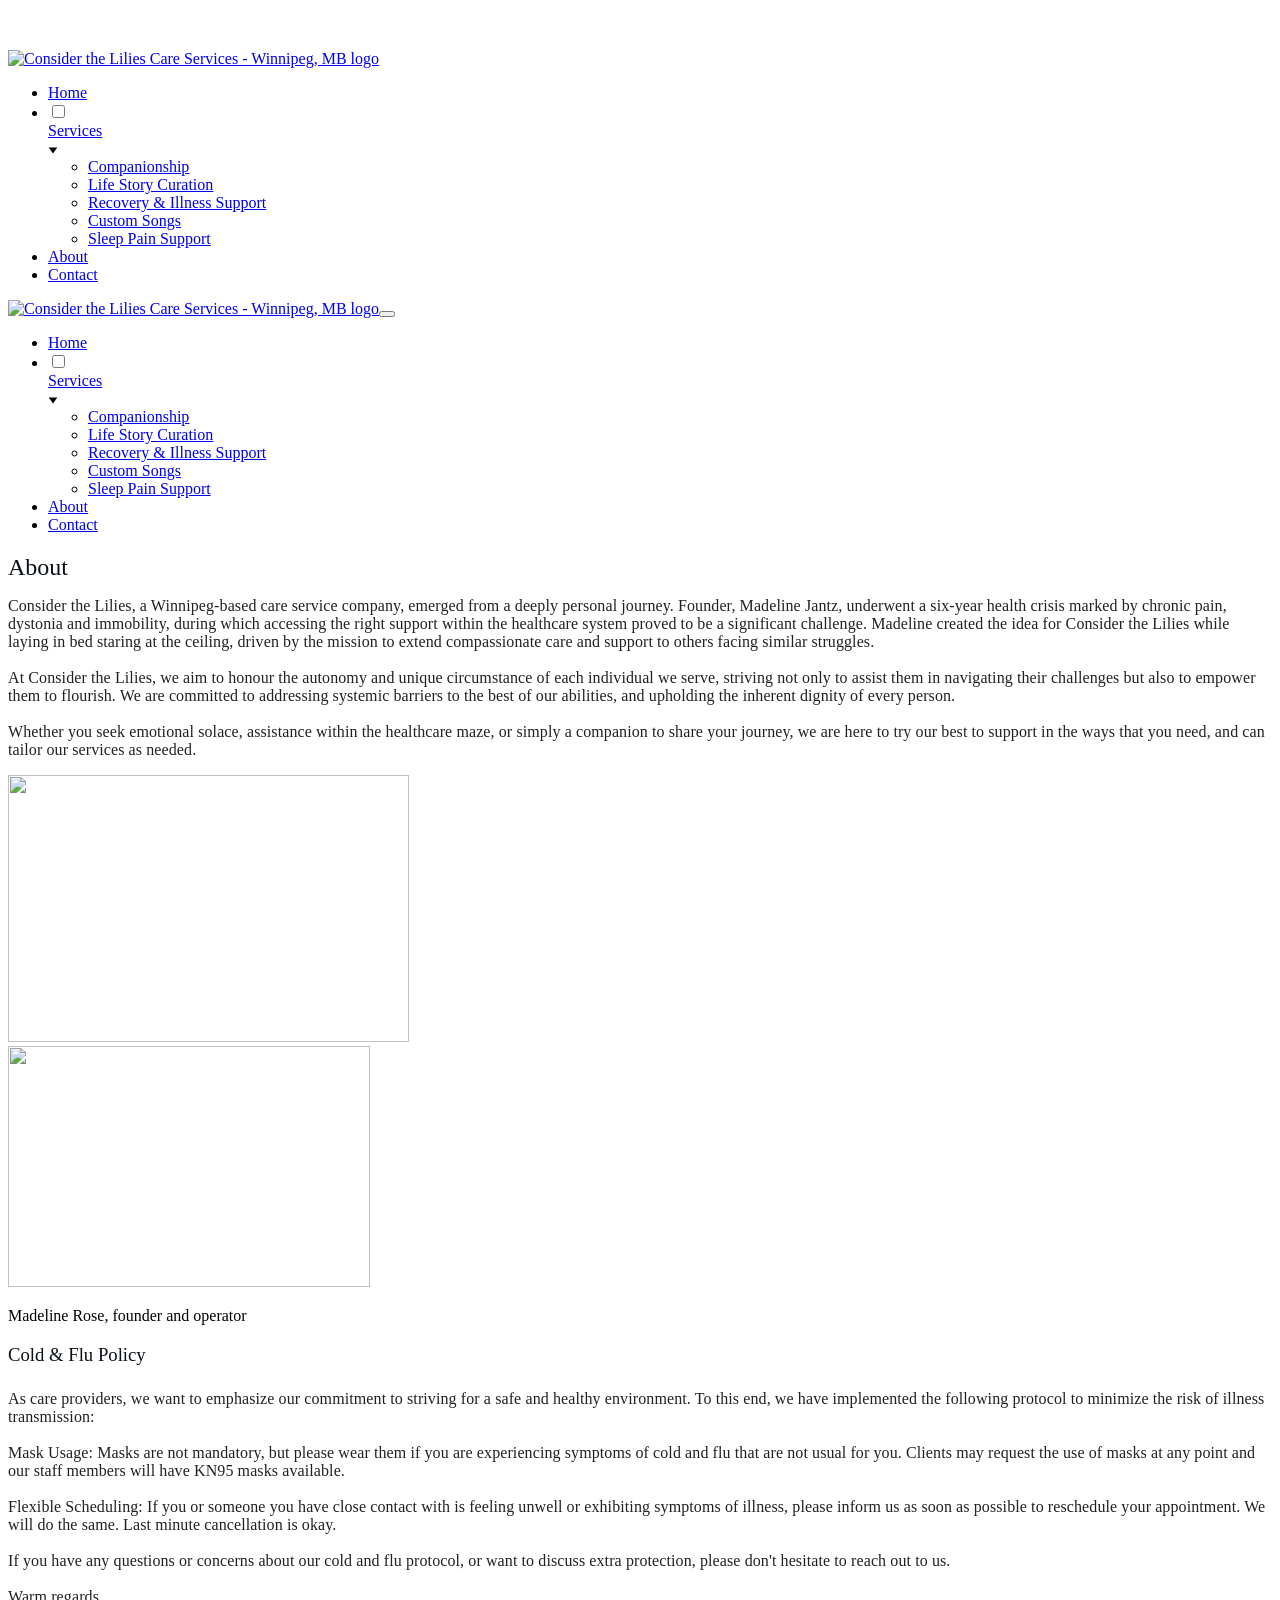
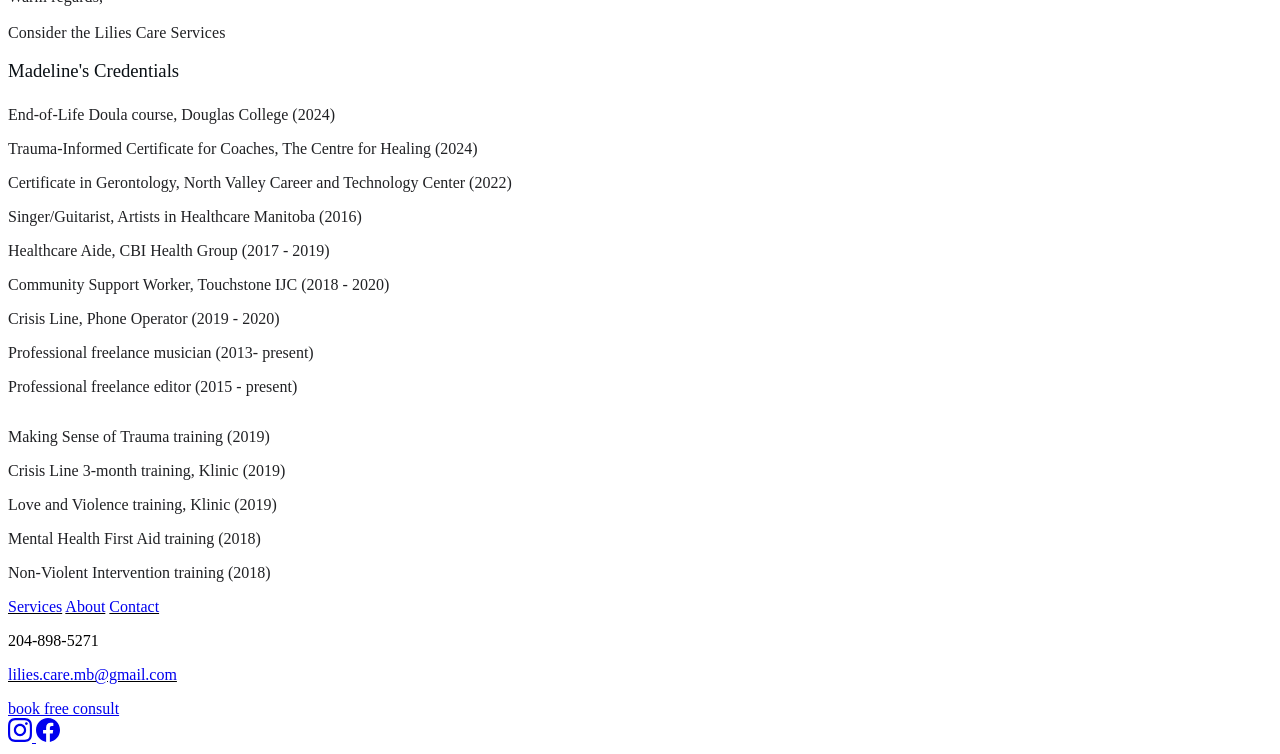
==== about.html @ 7cd9ef45 "Add files via upload" ====
<!DOCTYPE html>
<!-- saved from url=(0040)https://www.consider-the-lilies.ca/about -->
<html lang="en"><head><meta http-equiv="Content-Type" content="text/html; charset=UTF-8"><meta name="viewport" content="width=device-width, initial-scale=1.0"><script type="application/ld+json">{"@context":"https://schema.org/","name":"Winnipeg-Based Chronic Pain Support | Consider the Lilies","url":"https://www.consider-the-lilies.ca/about","description":"Discover the story behind Consider the Lilies, and Madeline's credentials. Contact us today to discuss your chronic pain and companionship needs. Winnipeg-based, available worldwide","image":"https://www.consider-the-lilies.ca/assets-home/thisone-A0xN4enNOEIJx6e4.png","inLanguage":"en","keywords":["consider the lilies","companionship","winnipeg"],"@type":"WebPage"}</script><!--[--><!--[--><!--]--><!--[--><link rel="alternate" hreflang="x-default" href="about.html"><!--]--><link href="./assets-about/font-faces.css" rel="preconnect" crossorigin="true"><link href="./assets-about/font-faces.css" rel="preload" as="style"><link href="./assets-about/font-faces.css" rel="stylesheet" referrerpolicy="no-referrer"><title>Winnipeg-Based Chronic Pain Support | Consider the Lilies | Consider the Lilies Care Services - Winnipeg, MB</title><meta name="description" content="Discover the story behind Consider the Lilies, and Madeline&#39;s credentials. Contact us today to discuss your chronic pain and companionship needs. Winnipeg-based, available worldwide"><link rel="icon" type="image/jpeg" sizes="16x16" href="assets/favicon.jpg"><link rel="icon" type="image/jpeg" sizes="32x32" href="assets/favicon.jpg"><link rel="icon" type="image/jpeg" sizes="192x192" href="assets/favicon.jpg"><link rel="apple-touch-icon" href="assets/favicon.jpg"><meta content="https://www.consider-the-lilies.ca/about" property="og:url"><link rel="canonical" href="https://www.consider-the-lilies.ca/about"><meta content="Winnipeg-Based Chronic Pain Support | Consider the Lilies | Consider the Lilies Care Services - Winnipeg, MB" property="og:title"><meta name="twitter:title" content="Winnipeg-Based Chronic Pain Support | Consider the Lilies | Consider the Lilies Care Services - Winnipeg, MB"><meta content="website" property="og:type"><meta property="og:description" content="Discover the story behind Consider the Lilies, and Madeline&#39;s credentials. Contact us today to discuss your chronic pain and companionship needs. Winnipeg-based, available worldwide"><meta name="twitter:description" content="Discover the story behind Consider the Lilies, and Madeline&#39;s credentials. Contact us today to discuss your chronic pain and companionship needs. Winnipeg-based, available worldwide"><meta property="og:site_name" content="Consider the Lilies Care Services - Winnipeg, MB"><meta name="keywords" content="consider the lilies, companionship, winnipeg"><meta content="https://www.consider-the-lilies.ca/assets-home/thisone-A0xN4enNOEIJx6e4.png" property="og:image"><meta content="https://www.consider-the-lilies.ca/assets-home/thisone-A0xN4enNOEIJx6e4.png" name="twitter:image"><meta content="" property="og:image:alt"><meta content="" name="twitter:image:alt"><meta name="twitter:card" content="summary_large_image"><!----><!--]--><script>(function(){const postDate = null;

			const currentDate = new Date().setHours(0, 0, 0, 0);
			const postPublishDate = new Date(postDate).setHours(0, 0, 0, 0);

			if (postPublishDate && currentDate < postPublishDate) {
				window.location.replace('/');
			}
		})();</script><link rel="stylesheet" href="./assets-about/_..BOCT7kyX.css"><link rel="stylesheet" href="./assets-about/cookieconsent.p7tfYeZO.css"><style>:root{--color-meteorite-dark:#2f1c6a;--color-meteorite-dark-2:#1f1346;--color-meteorite:#8c85ff;--color-meteorite-light:#d5dfff;--color-primary-dark:#5025d1;--color-primary:#673de6;--color-primary-light:#ebe4ff;--color-primary-charts:#b39ef3;--color-danger-dark:#d63163;--color-danger:#fc5185;--color-danger-light:#ffe8ef;--color-danger-charts:#fea8c2;--color-warning-dark:#fea419;--color-warning-dark-2:#9f6000;--color-warning-charts:#ffd28c;--color-warning:#ffcd35;--color-warning-light:#fff8e2;--color-success-dark:#008361;--color-success:#00b090;--color-success-light:#def4f0;--color-dark:#1d1e20;--color-black:#18181a;--color-gray-dark:#36344d;--color-gray:#727586;--color-gray-border:#dadce0;--color-gray-light:#f2f3f6;--color-light:#fff;--color-azure:#357df9;--color-azure-light:#e3ebf9;--color-azure-dark:#265ab2;--color-indigo:#6366f1;--color-neutral-200:#d8dae0}.whats-app-bubble{z-index:19;cursor:pointer;border-radius:100px;display:flex;position:fixed;bottom:24px;right:20px;box-shadow:0 4px 12px #00000026}#wtpQualitySign_fixedCSS,#wtpQualitySign_popupCSS{bottom:10px!important}#wtpQualitySign_fixedCSS{z-index:17!important}#wtpQualitySign_popupCSS{z-index:18!important}
</style><script data-el-id="script-consent-default">window.dataLayer = window.dataLayer || [];
	function gtag(){dataLayer.push(arguments);}
	gtag('consent', 'default', {"analytics_storage":"denied","ad_storage":"denied","ad_user_data":"denied","ad_personalization":"denied","functionality_storage":"denied","personalization_storage":"denied","security_storage":"granted"});</script><style id="cc-custom-theme">#cc-main { --cc-btn-primary-bg: rgb(0, 0, 0); --cc-toggle-on-bg: rgb(0, 0, 0); --cc-btn-primary-hover-bg: rgb(29, 30, 32); --cc-btn-primary-color: rgb(255, 255, 255); --cc-btn-secondary-bg: white; --cc-btn-secondary-hover-bg: rgb(240, 240, 240); --cc-font-family: 'Nanum Gothic', sans-serif; } #cc-main .cm__btn, #cc-main .pm__btn { border-radius: 999px; }</style></head><body><div><style>astro-island,astro-slot,astro-static-slot{display:contents}</style><astro-island uid="Z1JgOj7" component-export="default" props="{&quot;page-noindex&quot;:[0,false],&quot;canonical-url&quot;:[0,&quot;https://www.consider-the-lilies.ca/about&quot;],&quot;site-meta&quot;:[0,{&quot;version&quot;:[0,201],&quot;template&quot;:[0,&quot;blankservicetemplate&quot;],&quot;metaTitle&quot;:[0,&quot;Consider the Lilies Care Services - Winnipeg, MB&quot;],&quot;ogImageAlt&quot;:[0,&quot;&quot;],&quot;buttonSetId&quot;:[0,&quot;0&quot;],&quot;faviconPath&quot;:[0,&quot;untitled-design-YanBjMZgjrHvyovy.jpg&quot;],&quot;ogImagePath&quot;:[0,&quot;8-tshgucrqrehpuec-AQE4NXbJQoFZ7ypD.png&quot;],&quot;defaultLocale&quot;:[0,&quot;system&quot;],&quot;faviconOrigin&quot;:[0,&quot;assets&quot;],&quot;ogImageOrigin&quot;:[0,&quot;assets&quot;],&quot;ecommerceStoreId&quot;:[0,&quot;store_01HGW3P2VCSK532CEDE9XVWPZ8&quot;],&quot;isCookieBarEnabled&quot;:[0,true],&quot;isPrivateModeActive&quot;:[0,false],&quot;demoEcommerceStoreId&quot;:[0,&quot;demo_01G0E9P2R0CFTNBWEEFCEV8EG5&quot;],&quot;shouldAddWWWPrefixToDomain&quot;:[0,true]}],&quot;domain&quot;:[0,&quot;www.consider-the-lilies.ca&quot;]}" client="only" opts="{&quot;name&quot;:&quot;ClientHead&quot;,&quot;value&quot;:&quot;vue&quot;}" data-v-app=""><div></div></astro-island><astro-island uid="18WWDd" prefix="s1" component-export="default" props="{&quot;pageData&quot;:[0,{&quot;pages&quot;:[0,{&quot;home&quot;:[0,{&quot;type&quot;:[0,&quot;default&quot;],&quot;name&quot;:[0,&quot;Home&quot;],&quot;slug&quot;:[0,&quot;&quot;]}],&quot;z1SyUg&quot;:[0,{&quot;type&quot;:[0,&quot;default&quot;],&quot;name&quot;:[0,&quot;Custom Songs&quot;],&quot;slug&quot;:[0,&quot;custom-song-writing&quot;]}],&quot;z3RoZ7&quot;:[0,{&quot;type&quot;:[0,&quot;default&quot;],&quot;name&quot;:[0,&quot;Life Story Curation&quot;],&quot;slug&quot;:[0,&quot;life-story-curation&quot;]}],&quot;zZDAJn&quot;:[0,{&quot;meta&quot;:[0,{&quot;title&quot;:[0,&quot;Winnipeg-Based Chronic Pain Support | Consider the Lilies&quot;],&quot;noindex&quot;:[0,false],&quot;keywords&quot;:[1,[[0,&quot;consider the lilies&quot;],[0,&quot;companionship&quot;],[0,&quot;winnipeg&quot;]]],&quot;password&quot;:[0,&quot;&quot;],&quot;ogImageAlt&quot;:[0,&quot;&quot;],&quot;description&quot;:[0,&quot;Discover the story behind Consider the Lilies, and Madeline&#39;s credentials. Contact us today to discuss your chronic pain and companionship needs. Winnipeg-based, available worldwide&quot;],&quot;passwordDesign&quot;:[0,&quot;default&quot;],&quot;passwordBackText&quot;:[0,&quot;Back to&quot;],&quot;passwordButtonText&quot;:[0,&quot;Enter&quot;],&quot;passwordHeadingText&quot;:[0,&quot;Guest area&quot;],&quot;passwordSubheadingText&quot;:[0,&quot;Please enter the password to access the page&quot;],&quot;passwordPlaceholderText&quot;:[0,&quot;Type password&quot;]}],&quot;name&quot;:[0,&quot;About&quot;],&quot;slug&quot;:[0,&quot;about&quot;],&quot;type&quot;:[0,&quot;default&quot;],&quot;blocks&quot;:[1,[[0,&quot;zGsl6L&quot;],[0,&quot;zt0Ggf&quot;]]],&quot;hiddenSlots&quot;:[1,[]]}],&quot;zcMMs9&quot;:[0,{&quot;type&quot;:[0,&quot;default&quot;],&quot;name&quot;:[0,&quot;Recovery &amp; Illness Support&quot;],&quot;slug&quot;:[0,&quot;recovery-and-illness-support&quot;]}],&quot;ztuFv4&quot;:[0,{&quot;type&quot;:[0,&quot;default&quot;],&quot;name&quot;:[0,&quot;Sleep Pain Support&quot;],&quot;slug&quot;:[0,&quot;sleep-neck-pain-support&quot;]}],&quot;zujV5I&quot;:[0,{&quot;type&quot;:[0,&quot;default&quot;],&quot;name&quot;:[0,&quot;Companionship&quot;],&quot;slug&quot;:[0,&quot;companionship-services&quot;]}],&quot;Dl3R79bXy&quot;:[0,{&quot;type&quot;:[0,&quot;default&quot;],&quot;name&quot;:[0,&quot;Contact&quot;],&quot;slug&quot;:[0,&quot;contact&quot;]}],&quot;page_toIPvwTGgmcU-5zpjx6YB&quot;:[0,{&quot;type&quot;:[0,&quot;default&quot;],&quot;name&quot;:[0,&quot;Services&quot;],&quot;slug&quot;:[0,&quot;support-services&quot;]}]}],&quot;blocks&quot;:[0,{&quot;header&quot;:[0,{&quot;slot&quot;:[0,&quot;header&quot;],&quot;type&quot;:[0,&quot;BlockNavigation&quot;],&quot;mobile&quot;:[0,{&quot;height&quot;:[0,54],&quot;logoHeight&quot;:[0,24]}],&quot;desktop&quot;:[0,{&quot;height&quot;:[0,93],&quot;logoHeight&quot;:[0,63]}],&quot;settings&quot;:[0,{&quot;styles&quot;:[0,{&quot;width&quot;:[0,&quot;1240px&quot;],&quot;padding&quot;:[0,&quot;15px 16px 15px 16px&quot;],&quot;logo-width&quot;:[0,&quot;172px&quot;],&quot;cartIconSize&quot;:[0,&quot;24px&quot;],&quot;link-spacing&quot;:[0,&quot;64px&quot;],&quot;m-logo-width&quot;:[0,&quot;64px&quot;],&quot;m-link-spacing&quot;:[0,&quot;24px&quot;],&quot;element-spacing&quot;:[0,&quot;24px&quot;],&quot;contrastBackgroundColor&quot;:[0,&quot;rgb(47, 48, 107)&quot;]}],&quot;cartText&quot;:[0,&quot;Shopping bag&quot;],&quot;isSticky&quot;:[0,true],&quot;showLogo&quot;:[0,true],&quot;headerLayout&quot;:[0,&quot;desktop-1&quot;],&quot;isCartVisible&quot;:[0,true],&quot;logoImagePath&quot;:[0,&quot;slkjdhgsd-mp8nX3b9PKce84oy.png&quot;],&quot;mHeaderLayout&quot;:[0,&quot;mobile-1&quot;],&quot;logoImageOrigin&quot;:[0,&quot;assets&quot;],&quot;mobileLinksAlignment&quot;:[0,&quot;right&quot;]}],&quot;zindexes&quot;:[1,[]],&quot;background&quot;:[0,{&quot;color&quot;:[0,&quot;rgb(28, 29, 64)&quot;],&quot;current&quot;:[0,&quot;color&quot;],&quot;isTransparent&quot;:[0,false]}],&quot;components&quot;:[1,[]],&quot;fontFamily&quot;:[0,&quot;Nanum Gothic&quot;],&quot;fontWeight&quot;:[0,400],&quot;logoAspectRatio&quot;:[0,2.751031636863824],&quot;navLinkTextColor&quot;:[0,&quot;rgb(255, 255, 255)&quot;],&quot;navLinkTextColorHover&quot;:[0,&quot;rgb(136, 136, 136)&quot;]}],&quot;zGsl6L&quot;:[0,{&quot;type&quot;:[0,&quot;BlockLayout&quot;],&quot;mobile&quot;:[0,{&quot;minHeight&quot;:[0,1308]}],&quot;desktop&quot;:[0,{&quot;isHidden&quot;:[0,false],&quot;minHeight&quot;:[0,743]}],&quot;settings&quot;:[0,{&quot;styles&quot;:[0,{&quot;block-padding&quot;:[0,&quot;16px 0 16px 0&quot;],&quot;m-block-padding&quot;:[0,&quot;16px&quot;]}]}],&quot;zindexes&quot;:[1,[[0,&quot;zdIe06&quot;],[0,&quot;zxYulc&quot;],[0,&quot;zlrIb-&quot;]]],&quot;background&quot;:[0,{&quot;color&quot;:[0,&quot;rgba(255, 227, 253, 0.5)&quot;],&quot;current&quot;:[0,&quot;color&quot;]}],&quot;components&quot;:[1,[[0,&quot;zdIe06&quot;],[0,&quot;zxYulc&quot;],[0,&quot;zlrIb-&quot;]]],&quot;initialBlockId&quot;:[0,&quot;z6Avrq&quot;]}],&quot;zctw31&quot;:[0,{&quot;slot&quot;:[0,&quot;footer&quot;],&quot;type&quot;:[0,&quot;BlockLayout&quot;],&quot;mobile&quot;:[0,{&quot;minHeight&quot;:[0,277]}],&quot;desktop&quot;:[0,{&quot;minHeight&quot;:[0,164]}],&quot;settings&quot;:[0,{&quot;styles&quot;:[0,{&quot;cols&quot;:[0,&quot;12&quot;],&quot;rows&quot;:[0,7],&quot;width&quot;:[0,&quot;1224px&quot;],&quot;m-rows&quot;:[0,&quot;1&quot;],&quot;col-gap&quot;:[0,&quot;24px&quot;],&quot;row-gap&quot;:[0,&quot;16px&quot;],&quot;row-size&quot;:[0,&quot;48px&quot;],&quot;column-gap&quot;:[0,&quot;24px&quot;],&quot;block-padding&quot;:[0,&quot;16px 0 16px 0&quot;],&quot;m-block-padding&quot;:[0,&quot;40px 16px 40px 16px&quot;]}]}],&quot;zindexes&quot;:[1,[[0,&quot;zlhbIX&quot;],[0,&quot;z-3jcn&quot;],[0,&quot;z84M2k&quot;],[0,&quot;z2B2vZ&quot;]]],&quot;background&quot;:[0,{&quot;color&quot;:[0,&quot;rgb(227, 221, 227)&quot;],&quot;current&quot;:[0,&quot;color&quot;]}],&quot;components&quot;:[1,[[0,&quot;zlhbIX&quot;],[0,&quot;z-3jcn&quot;],[0,&quot;z84M2k&quot;],[0,&quot;z2B2vZ&quot;]]],&quot;initialBlockId&quot;:[0,&quot;uidC8frQP&quot;]}],&quot;zt0Ggf&quot;:[0,{&quot;type&quot;:[0,&quot;BlockLayout&quot;],&quot;mobile&quot;:[0,{&quot;minHeight&quot;:[0,2174]}],&quot;desktop&quot;:[0,{&quot;minHeight&quot;:[0,975]}],&quot;settings&quot;:[0,{&quot;styles&quot;:[0,{&quot;block-padding&quot;:[0,&quot;16px 0 16px 0&quot;],&quot;m-block-padding&quot;:[0,&quot;16px&quot;]}]}],&quot;zindexes&quot;:[1,[[0,&quot;zJ4D5F&quot;],[0,&quot;zvAhit&quot;]]],&quot;background&quot;:[0,{&quot;color&quot;:[0,&quot;rgb(242, 243, 246)&quot;],&quot;current&quot;:[0,&quot;color&quot;]}],&quot;components&quot;:[1,[[0,&quot;zJ4D5F&quot;],[0,&quot;zvAhit&quot;]]],&quot;initialBlockId&quot;:[0,&quot;zhOARa&quot;]}],&quot;stickyBar&quot;:[0,{&quot;type&quot;:[0,&quot;BlockStickyBar&quot;],&quot;items&quot;:[1,[[0,{&quot;type&quot;:[0,&quot;text&quot;],&quot;content&quot;:[0,&quot;&lt;p dir=\&quot;auto\&quot; style=\&quot;color: rgb(255, 255, 255); --lineHeightDesktop: 1.3; --fontSizeDesktop: 16px\&quot; class=\&quot;body-small\&quot;&gt;&lt;span style=\&quot;font-family: Nanum\\ Gothic; font-weight: 400\&quot;&gt;Winnipeg-based, offered remotely! &lt;/span&gt;&lt;/p&gt;&quot;]}]]],&quot;mobile&quot;:[0,{&quot;minHeight&quot;:[0,40]}],&quot;desktop&quot;:[0,{&quot;minHeight&quot;:[0,40]}],&quot;settings&quot;:[0,{&quot;styles&quot;:[0,{&quot;block-padding&quot;:[0,&quot;0&quot;],&quot;m-block-padding&quot;:[0,&quot;0 16px&quot;]}]}],&quot;zindexes&quot;:[1,[]],&quot;animation&quot;:[0,{&quot;name&quot;:[0,&quot;slide&quot;],&quot;type&quot;:[0,&quot;global&quot;]}],&quot;background&quot;:[0,{&quot;color&quot;:[0,&quot;rgba(28, 29, 64, 0.78)&quot;],&quot;current&quot;:[0,&quot;color&quot;]}],&quot;components&quot;:[1,[]]}]}],&quot;elements&quot;:[0,{&quot;z-3jcn&quot;:[0,{&quot;type&quot;:[0,&quot;GridTextBox&quot;],&quot;mobile&quot;:[0,{&quot;top&quot;:[0,82],&quot;left&quot;:[0,0],&quot;width&quot;:[0,328],&quot;height&quot;:[0,57]}],&quot;content&quot;:[0,&quot;&lt;p dir=\&quot;auto\&quot; style=\&quot;--lineHeightDesktop: 1.3; --fontSizeDesktop: 18px; margin-bottom: 8px;\&quot; class=\&quot;body\&quot;&gt;&lt;span style=\&quot;font-family: Montserrat; font-weight: 400;\&quot;&gt;204-898-5271&lt;/span&gt;&lt;/p&gt;&lt;p dir=\&quot;auto\&quot; style=\&quot;--lineHeightDesktop: 1.3; --fontSizeDesktop: 18px;\&quot; class=\&quot;body\&quot;&gt;&lt;span style=\&quot;font-family: Montserrat; font-weight: 400;\&quot;&gt;&lt;u&gt;&lt;a target=\&quot;_blank\&quot; rel=\&quot;nofollow\&quot; href=\&quot;mailto:lilies.care.mb@gmail.com\&quot; style=\&quot;text-decoration: none;\&quot;&gt;lilies.care.mb@gmail.com&lt;/a&gt;&lt;/u&gt;&lt;/span&gt;&lt;/p&gt;&quot;],&quot;desktop&quot;:[0,{&quot;top&quot;:[0,52],&quot;left&quot;:[0,0],&quot;width&quot;:[0,400],&quot;height&quot;:[0,56]}],&quot;settings&quot;:[0,{&quot;styles&quot;:[0,{&quot;text&quot;:[0,&quot;left&quot;],&quot;align&quot;:[0,&quot;flex-start&quot;],&quot;m-text&quot;:[0,&quot;center&quot;],&quot;justify&quot;:[0,&quot;flex-start&quot;],&quot;m-element-margin&quot;:[0,&quot;0 0 16px 0&quot;]}]}],&quot;animation&quot;:[0,{&quot;name&quot;:[0,&quot;slide&quot;],&quot;type&quot;:[0,&quot;global&quot;]}],&quot;initialElementId&quot;:[0,&quot;zdtEt_&quot;]}],&quot;z2B2vZ&quot;:[0,{&quot;type&quot;:[0,&quot;GridSocialIcons&quot;],&quot;links&quot;:[1,[[0,{&quot;svg&quot;:[0,&quot;&lt;svg width=\&quot;24\&quot; height=\&quot;24\&quot; viewBox=\&quot;0 0 24 24\&quot; fill=\&quot;none\&quot; xmlns=\&quot;http://www.w3.org/2000/svg\&quot;&gt;\n&lt;path d=\&quot;M12.0027 5.84808C8.59743 5.84808 5.85075 8.59477 5.85075 12C5.85075 15.4053 8.59743 18.1519 12.0027 18.1519C15.4079 18.1519 18.1546 15.4053 18.1546 12C18.1546 8.59477 15.4079 5.84808 12.0027 5.84808ZM12.0027 15.9996C9.80212 15.9996 8.00312 14.2059 8.00312 12C8.00312 9.7941 9.79677 8.00046 12.0027 8.00046C14.2086 8.00046 16.0022 9.7941 16.0022 12C16.0022 14.2059 14.2032 15.9996 12.0027 15.9996ZM19.8412 5.59644C19.8412 6.39421 19.1987 7.03135 18.4062 7.03135C17.6085 7.03135 16.9713 6.38885 16.9713 5.59644C16.9713 4.80402 17.6138 4.16153 18.4062 4.16153C19.1987 4.16153 19.8412 4.80402 19.8412 5.59644ZM23.9157 7.05277C23.8247 5.13063 23.3856 3.42801 21.9775 2.02522C20.5747 0.622429 18.8721 0.183388 16.9499 0.0870135C14.9689 -0.0254238 9.03112 -0.0254238 7.05008 0.0870135C5.1333 0.178034 3.43068 0.617075 2.02253 2.01986C0.614389 3.42265 0.180703 5.12527 0.0843279 7.04742C-0.0281093 9.02845 -0.0281093 14.9662 0.0843279 16.9472C0.175349 18.8694 0.614389 20.572 2.02253 21.9748C3.43068 23.3776 5.12794 23.8166 7.05008 23.913C9.03112 24.0254 14.9689 24.0254 16.9499 23.913C18.8721 23.822 20.5747 23.3829 21.9775 21.9748C23.3803 20.572 23.8193 18.8694 23.9157 16.9472C24.0281 14.9662 24.0281 9.03381 23.9157 7.05277ZM21.3564 19.0728C20.9388 20.1223 20.1303 20.9307 19.0755 21.3537C17.496 21.9802 13.7481 21.8356 12.0027 21.8356C10.2572 21.8356 6.50396 21.9748 4.92984 21.3537C3.88042 20.9361 3.07195 20.1276 2.64897 19.0728C2.02253 17.4934 2.16709 13.7455 2.16709 12C2.16709 10.2546 2.02789 6.50129 2.64897 4.92717C3.06659 3.87776 3.87507 3.06928 4.92984 2.6463C6.50931 2.01986 10.2572 2.16443 12.0027 2.16443C13.7481 2.16443 17.5014 2.02522 19.0755 2.6463C20.1249 3.06392 20.9334 3.8724 21.3564 4.92717C21.9828 6.50665 21.8383 10.2546 21.8383 12C21.8383 13.7455 21.9828 17.4987 21.3564 19.0728Z\&quot; fill=\&quot;currentColor\&quot;&gt;&lt;/path&gt;\n&lt;/svg&gt;\n&quot;],&quot;icon&quot;:[0,&quot;instagram&quot;],&quot;link&quot;:[0,&quot;https://www.instagram.com/lilies.care&quot;]}],[0,{&quot;svg&quot;:[0,&quot;&lt;svg width=\&quot;24\&quot; height=\&quot;24\&quot; viewBox=\&quot;0 0 24 24\&quot; fill=\&quot;none\&quot; xmlns=\&quot;http://www.w3.org/2000/svg\&quot;&gt;\n&lt;path d=\&quot;M24 12.0726C24 5.44354 18.629 0.0725708 12 0.0725708C5.37097 0.0725708 0 5.44354 0 12.0726C0 18.0619 4.38823 23.0264 10.125 23.9274V15.5414H7.07661V12.0726H10.125V9.4287C10.125 6.42144 11.9153 4.76031 14.6574 4.76031C15.9706 4.76031 17.3439 4.99451 17.3439 4.99451V7.94612H15.8303C14.34 7.94612 13.875 8.87128 13.875 9.82015V12.0726H17.2031L16.6708 15.5414H13.875V23.9274C19.6118 23.0264 24 18.0619 24 12.0726Z\&quot; fill=\&quot;currentColor\&quot;&gt;&lt;/path&gt;\n&lt;/svg&gt;\n&quot;],&quot;icon&quot;:[0,&quot;facebook&quot;],&quot;link&quot;:[0,&quot;https://www.facebook.com/profile.php?id=61561149473882&quot;]}]]],&quot;mobile&quot;:[0,{&quot;top&quot;:[0,44],&quot;left&quot;:[0,115],&quot;width&quot;:[0,99],&quot;height&quot;:[0,20]}],&quot;desktop&quot;:[0,{&quot;top&quot;:[0,41],&quot;left&quot;:[0,509],&quot;width&quot;:[0,200],&quot;height&quot;:[0,20]}],&quot;settings&quot;:[0,{&quot;styles&quot;:[0,{&quot;align&quot;:[0,&quot;&quot;],&quot;justify&quot;:[0,&quot;center&quot;],&quot;icon-size&quot;:[0,&quot;20px&quot;],&quot;icon-color&quot;:[0,&quot;rgb(0, 0, 0)&quot;],&quot;icon-spacing&quot;:[0,&quot;space-around&quot;],&quot;icon-direction&quot;:[0,&quot;row&quot;],&quot;icon-color-hover&quot;:[0,&quot;rgb(58, 58, 58)&quot;],&quot;m-element-margin&quot;:[0,&quot;0 0 16px 0&quot;],&quot;space-between-icons&quot;:[0,&quot;20px&quot;]}],&quot;useBrandColors&quot;:[0,false]}],&quot;animation&quot;:[0,{&quot;name&quot;:[0,&quot;slide&quot;],&quot;type&quot;:[0,&quot;global&quot;]}]}],&quot;z84M2k&quot;:[0,{&quot;rel&quot;:[0,&quot;nofollow&quot;],&quot;href&quot;:[0,&quot;http://consider-the-lilies-care-services.square.site/&quot;],&quot;type&quot;:[0,&quot;GridButton&quot;],&quot;mobile&quot;:[0,{&quot;top&quot;:[0,154],&quot;left&quot;:[0,64],&quot;width&quot;:[0,200],&quot;height&quot;:[0,55]}],&quot;target&quot;:[0,&quot;_blank&quot;],&quot;content&quot;:[0,&quot;book free consult&quot;],&quot;desktop&quot;:[0,{&quot;top&quot;:[0,51],&quot;left&quot;:[0,992],&quot;width&quot;:[0,232],&quot;height&quot;:[0,50]}],&quot;linkType&quot;:[0,&quot;external&quot;],&quot;settings&quot;:[0,{&quot;type&quot;:[0,&quot;primary&quot;],&quot;styles&quot;:[0,{&quot;align&quot;:[0,&quot;center&quot;],&quot;justify&quot;:[0,&quot;center&quot;],&quot;m-element-margin&quot;:[0,&quot;0 0 16px 0&quot;]}]}],&quot;animation&quot;:[0,{&quot;name&quot;:[0,&quot;slide&quot;],&quot;type&quot;:[0,&quot;global&quot;]}],&quot;fontColor&quot;:[0,&quot;rgb(0, 0, 0)&quot;],&quot;fontFamily&quot;:[0,&quot;Montserrat&quot;],&quot;fontWeight&quot;:[0,400],&quot;borderColor&quot;:[0,&quot;rgb(0, 0, 0)&quot;],&quot;borderWidth&quot;:[0,1],&quot;borderRadius&quot;:[0,25],&quot;fontColorHover&quot;:[0,&quot;rgb(255, 255, 255)&quot;],&quot;backgroundColor&quot;:[0,&quot;rgba(230, 177, 219, 0.78)&quot;],&quot;borderColorHover&quot;:[0,&quot;rgb(0, 0, 0)&quot;],&quot;initialElementId&quot;:[0,&quot;zkAEkx&quot;],&quot;backgroundColorHover&quot;:[0,&quot;rgb(29, 30, 32)&quot;]}],&quot;zJ4D5F&quot;:[0,{&quot;type&quot;:[0,&quot;GridTextBox&quot;],&quot;mobile&quot;:[0,{&quot;top&quot;:[0,64],&quot;left&quot;:[0,0],&quot;width&quot;:[0,328],&quot;height&quot;:[0,743]}],&quot;content&quot;:[0,&quot;&lt;h3 dir=\&quot;auto\&quot; style=\&quot;color: rgb(10, 16, 21); margin-bottom: 24px;\&quot;&gt;&lt;span style=\&quot;font-family: &amp;quot;Bodoni Moda&amp;quot;; font-weight: 400;\&quot;&gt;Cold &amp;amp; Flu Policy&lt;/span&gt;&lt;/h3&gt;&lt;p dir=\&quot;auto\&quot; style=\&quot;color: rgb(10, 16, 21);\&quot; class=\&quot;body\&quot;&gt;&lt;span style=\&quot;color: rgb(32, 33, 36); text-transform: none; letter-spacing: 0.1px;\&quot;&gt;As care providers, we want to emphasize our commitment to striving for a safe and healthy environment. To this end, we have implemented the following protocol to minimize the risk of illness transmission:&lt;/span&gt;&lt;br&gt;&lt;br&gt;&lt;span style=\&quot;color: rgb(32, 33, 36); text-transform: none; letter-spacing: 0.1px;\&quot;&gt;Mask Usage: Masks are not mandatory, but please wear them if you are experiencing symptoms of cold and flu that are not usual for you. Clients may request the use of masks at any point and our staff members will have KN95 masks available.&lt;/span&gt;&lt;br&gt;&lt;br&gt;&lt;span style=\&quot;color: rgb(32, 33, 36); text-transform: none; letter-spacing: 0.1px;\&quot;&gt;Flexible Scheduling: If you or someone you have close contact with is feeling unwell or exhibiting symptoms of illness, please inform us as soon as possible to reschedule your appointment. We will do the same. Last minute cancellation is okay.&lt;/span&gt;&lt;br&gt;&lt;br&gt;&lt;span style=\&quot;color: rgb(32, 33, 36); text-transform: none; letter-spacing: 0.1px;\&quot;&gt;If you have any questions or concerns about our cold and flu protocol, or want to discuss extra protection, please don&#39;t hesitate to reach out to us.&lt;/span&gt;&lt;br&gt;&lt;br&gt;&lt;span style=\&quot;color: rgb(32, 33, 36); text-transform: none; letter-spacing: 0.1px;\&quot;&gt;Warm regards,&lt;/span&gt;&lt;br&gt;&lt;br&gt;&lt;span style=\&quot;color: rgb(32, 33, 36); text-transform: none; letter-spacing: 0.1px;\&quot;&gt;Consider the Lilies Care Services&lt;/span&gt;&lt;/p&gt;&quot;],&quot;desktop&quot;:[0,{&quot;top&quot;:[0,89],&quot;left&quot;:[0,618],&quot;width&quot;:[0,503],&quot;height&quot;:[0,741]}],&quot;settings&quot;:[0,{&quot;styles&quot;:[0,{&quot;text&quot;:[0,&quot;left&quot;],&quot;align&quot;:[0,&quot;flex-start&quot;],&quot;justify&quot;:[0,&quot;flex-start&quot;],&quot;m-element-margin&quot;:[0,&quot;0 0 16px 0&quot;]}]}],&quot;initialElementId&quot;:[0,&quot;zm8Mhx&quot;]}],&quot;zdIe06&quot;:[0,{&quot;type&quot;:[0,&quot;GridTextBox&quot;],&quot;mobile&quot;:[0,{&quot;top&quot;:[0,64],&quot;left&quot;:[0,18],&quot;width&quot;:[0,292],&quot;height&quot;:[0,882]}],&quot;content&quot;:[0,&quot;&lt;h1 dir=\&quot;auto\&quot; style=\&quot;color: rgb(10, 16, 21); margin-bottom: 8px;\&quot;&gt;&lt;span style=\&quot;font-family: &amp;quot;Bodoni Moda&amp;quot;; font-weight: 400;\&quot;&gt;About&lt;/span&gt;&lt;/h1&gt;&lt;p dir=\&quot;auto\&quot; class=\&quot;body\&quot;&gt;&lt;span style=\&quot;color: rgb(32, 33, 36); text-transform: none; letter-spacing: 0.1px;\&quot;&gt;Consider the Lilies, a Winnipeg-based care service company, emerged from a deeply personal journey. Founder, Madeline Jantz, underwent a six-year health crisis marked by chronic pain, dystonia and immobility, during which accessing the right support within the healthcare system proved to be a significant challenge. Madeline created the idea for Consider the Lilies while laying in bed staring at the ceiling, driven by the mission to extend compassionate care and support to others facing similar struggles.&lt;/span&gt;&lt;br&gt;&lt;br&gt;&lt;span style=\&quot;color: rgb(32, 33, 36); text-transform: none; letter-spacing: 0.1px;\&quot;&gt;At Consider the Lilies, we aim to honour the autonomy and unique circumstance of each individual we serve, striving not only to assist them in navigating their challenges but also to empower them to flourish. We are committed to addressing systemic barriers to the best of our abilities, and upholding the inherent dignity of every person.&lt;/span&gt;&lt;br&gt;&lt;br&gt;&lt;span style=\&quot;color: rgb(32, 33, 36); text-transform: none; letter-spacing: 0.1px;\&quot;&gt;Whether you seek emotional solace, assistance within the healthcare maze, or simply a companion to share your journey, we are here to try our best to support in the ways that you need, and can tailor our services as needed.&lt;/span&gt;&lt;/p&gt;&quot;],&quot;desktop&quot;:[0,{&quot;top&quot;:[0,80],&quot;left&quot;:[0,0],&quot;width&quot;:[0,709],&quot;height&quot;:[0,559]}],&quot;settings&quot;:[0,{&quot;styles&quot;:[0,{&quot;text&quot;:[0,&quot;left&quot;],&quot;align&quot;:[0,&quot;flex-start&quot;],&quot;justify&quot;:[0,&quot;flex-start&quot;],&quot;m-element-margin&quot;:[0,&quot;0 0 16px 0&quot;]}]}],&quot;animation&quot;:[0,{&quot;name&quot;:[0,&quot;scale&quot;],&quot;type&quot;:[0,&quot;element&quot;]}],&quot;initialElementId&quot;:[0,&quot;zQQaCb&quot;]}],&quot;zlhbIX&quot;:[0,{&quot;type&quot;:[0,&quot;GridTextBox&quot;],&quot;mobile&quot;:[0,{&quot;top&quot;:[0,239],&quot;left&quot;:[0,0],&quot;width&quot;:[0,328],&quot;height&quot;:[0,21]}],&quot;content&quot;:[0,&quot;&lt;p dir=\&quot;auto\&quot; class=\&quot;body-small\&quot;&gt;&lt;span style=\&quot;font-family: &amp;quot;Nanum Gothic&amp;quot;; font-weight: 400;\&quot;&gt;&lt;u&gt;&lt;a target=\&quot;_self\&quot; rel=\&quot;\&quot; href=\&quot;/support-services\&quot; style=\&quot;text-decoration: none;\&quot; data-page-id=\&quot;page_toIPvwTGgmcU-5zpjx6YB\&quot;&gt;Services&lt;/a&gt;&lt;/u&gt;        &lt;u&gt;&lt;a target=\&quot;_self\&quot; rel=\&quot;\&quot; href=\&quot;/about\&quot; style=\&quot;text-decoration: none;\&quot; data-page-id=\&quot;zZDAJn\&quot;&gt;About&lt;/a&gt;&lt;/u&gt;        &lt;u&gt;&lt;a target=\&quot;_self\&quot; rel=\&quot;\&quot; href=\&quot;/contact\&quot; style=\&quot;text-decoration: none;\&quot; data-page-id=\&quot;Dl3R79bXy\&quot;&gt;Contact&lt;/a&gt;&lt;/u&gt;&lt;/span&gt;&lt;/p&gt;&quot;],&quot;desktop&quot;:[0,{&quot;top&quot;:[0,80],&quot;left&quot;:[0,412],&quot;width&quot;:[0,400],&quot;height&quot;:[0,21]}],&quot;settings&quot;:[0,{&quot;styles&quot;:[0,{&quot;text&quot;:[0,&quot;center&quot;],&quot;align&quot;:[0,&quot;flex-start&quot;],&quot;justify&quot;:[0,&quot;flex-start&quot;],&quot;m-element-margin&quot;:[0,&quot;0 0 16px 0&quot;]}]}],&quot;animation&quot;:[0,{&quot;name&quot;:[0,&quot;slide&quot;],&quot;type&quot;:[0,&quot;global&quot;]}]}],&quot;zlrIb-&quot;:[0,{&quot;type&quot;:[0,&quot;GridTextBox&quot;],&quot;mobile&quot;:[0,{&quot;top&quot;:[0,1222],&quot;left&quot;:[0,29],&quot;width&quot;:[0,273],&quot;height&quot;:[0,18]}],&quot;content&quot;:[0,&quot;&lt;p dir=\&quot;auto\&quot; style=\&quot;--lineHeightMobile: 1.3; --fontSizeMobile: 14px\&quot; class=\&quot;body\&quot;&gt;Madeline Rose, founder and operator&lt;/p&gt;&quot;],&quot;desktop&quot;:[0,{&quot;top&quot;:[0,600],&quot;left&quot;:[0,824],&quot;width&quot;:[0,400],&quot;height&quot;:[0,27]}],&quot;settings&quot;:[0,{&quot;styles&quot;:[0,{&quot;text&quot;:[0,&quot;center&quot;],&quot;align&quot;:[0,&quot;flex-start&quot;],&quot;m-text&quot;:[0,&quot;center&quot;],&quot;justify&quot;:[0,&quot;flex-start&quot;],&quot;m-element-margin&quot;:[0,&quot;0 0 16px 0&quot;]}]}]}],&quot;zvAhit&quot;:[0,{&quot;type&quot;:[0,&quot;GridTextBox&quot;],&quot;mobile&quot;:[0,{&quot;top&quot;:[0,893],&quot;left&quot;:[0,0],&quot;width&quot;:[0,328],&quot;height&quot;:[0,1012]}],&quot;content&quot;:[0,&quot;&lt;h3 dir=\&quot;auto\&quot; style=\&quot;color: rgb(10, 16, 21); --lineHeightMobile: 1.3; --fontSizeMobile: 31px; margin-bottom: 24px\&quot;&gt;&lt;span style=\&quot;font-family: Bodoni\\ Moda; font-weight: 400\&quot;&gt;Madeline&#39;s Credentials&lt;/span&gt;&lt;/h3&gt;&lt;p dir=\&quot;auto\&quot; style=\&quot;color: rgb(32, 33, 36)\&quot; class=\&quot;body\&quot;&gt;End-of-Life Doula course, Douglas College (2024)&lt;/p&gt;&lt;p dir=\&quot;auto\&quot; style=\&quot;color: rgb(32, 33, 36)\&quot; class=\&quot;body\&quot;&gt;Trauma-Informed Certificate for Coaches, The Centre for Healing (2024)&lt;/p&gt;&lt;p dir=\&quot;auto\&quot; style=\&quot;color: rgb(32, 33, 36)\&quot; class=\&quot;body\&quot;&gt;Certificate in Gerontology, North Valley Career and Technology Center (2022)&lt;/p&gt;&lt;p dir=\&quot;auto\&quot; style=\&quot;color: rgb(32, 33, 36); --lineHeightDesktop: 1.08\&quot; class=\&quot;body\&quot;&gt;Singer/Guitarist, Artists in Healthcare Manitoba (2016)&lt;/p&gt;&lt;p dir=\&quot;auto\&quot; style=\&quot;color: rgb(32, 33, 36); --lineHeightDesktop: 1.08\&quot; class=\&quot;body\&quot;&gt;Healthcare Aide, CBI Health Group (2017 - 2019)&lt;/p&gt;&lt;p dir=\&quot;auto\&quot; style=\&quot;color: rgb(32, 33, 36); --lineHeightDesktop: 1.08\&quot; class=\&quot;body\&quot;&gt;Community Support Worker, Touchstone IJC (2018 - 2020)&lt;/p&gt;&lt;p dir=\&quot;auto\&quot; style=\&quot;color: rgb(32, 33, 36); --lineHeightDesktop: 1.08\&quot; class=\&quot;body\&quot;&gt;Crisis Line, Phone Operator (2019 - 2020)&lt;/p&gt;&lt;p dir=\&quot;auto\&quot; style=\&quot;color: rgb(32, 33, 36); --lineHeightDesktop: 1.08\&quot; class=\&quot;body\&quot;&gt;Professional freelance musician (2013- present)&lt;/p&gt;&lt;p dir=\&quot;auto\&quot; style=\&quot;color: rgb(32, 33, 36); --lineHeightDesktop: 1.08; margin-bottom: 32px\&quot; class=\&quot;body\&quot;&gt;Professional freelance editor (2015 - present)&lt;/p&gt;&lt;p dir=\&quot;auto\&quot; style=\&quot;color: rgb(32, 33, 36); --lineHeightDesktop: 1.08\&quot; class=\&quot;body\&quot;&gt;Making Sense of Trauma training (2019)&lt;/p&gt;&lt;p dir=\&quot;auto\&quot; style=\&quot;color: rgb(32, 33, 36); --lineHeightDesktop: 1.08\&quot; class=\&quot;body\&quot;&gt;Crisis Line 3-month training, Klinic (2019)&lt;/p&gt;&lt;p dir=\&quot;auto\&quot; style=\&quot;color: rgb(32, 33, 36); --lineHeightDesktop: 1.08\&quot; class=\&quot;body\&quot;&gt;Love and Violence training, Klinic (2019)&lt;/p&gt;&lt;p dir=\&quot;auto\&quot; style=\&quot;color: rgb(32, 33, 36); --lineHeightDesktop: 1.08\&quot; class=\&quot;body\&quot;&gt;Mental Health First Aid training (2018)&lt;/p&gt;&lt;p dir=\&quot;auto\&quot; style=\&quot;color: rgb(32, 33, 36); --lineHeightDesktop: 1.08\&quot; class=\&quot;body\&quot;&gt;Non-Violent Intervention training (2018)&lt;/p&gt;&quot;],&quot;desktop&quot;:[0,{&quot;top&quot;:[0,89],&quot;left&quot;:[0,0],&quot;width&quot;:[0,503],&quot;height&quot;:[0,859]}],&quot;settings&quot;:[0,{&quot;styles&quot;:[0,{&quot;text&quot;:[0,&quot;left&quot;],&quot;align&quot;:[0,&quot;flex-start&quot;],&quot;justify&quot;:[0,&quot;flex-start&quot;],&quot;m-element-margin&quot;:[0,&quot;0 0 16px 0&quot;]}]}],&quot;initialElementId&quot;:[0,&quot;zm8Mhx&quot;]}],&quot;zxYulc&quot;:[0,{&quot;rel&quot;:[0,&quot;nofollow&quot;],&quot;type&quot;:[0,&quot;GridImage&quot;],&quot;mobile&quot;:[0,{&quot;top&quot;:[0,976],&quot;left&quot;:[0,0],&quot;width&quot;:[0,328],&quot;height&quot;:[0,241]}],&quot;desktop&quot;:[0,{&quot;top&quot;:[0,333],&quot;crop&quot;:[0,{&quot;top&quot;:[0,100],&quot;left&quot;:[0,100],&quot;scale&quot;:[0,1]}],&quot;left&quot;:[0,824],&quot;width&quot;:[0,400],&quot;height&quot;:[0,267],&quot;borderRadius&quot;:[0,&quot;56px&quot;]}],&quot;settings&quot;:[0,{&quot;alt&quot;:[0,&quot;&quot;],&quot;path&quot;:[0,&quot;lemony-june23-58-mk3DVpOD7Vs1Enxm.JPG&quot;],&quot;origin&quot;:[0,&quot;assets&quot;],&quot;styles&quot;:[0,{&quot;align&quot;:[0,&quot;center&quot;],&quot;justify&quot;:[0,&quot;center&quot;],&quot;m-element-margin&quot;:[0,&quot;0 0 16px 0&quot;]}],&quot;clickAction&quot;:[0,&quot;none&quot;]}],&quot;fullResolutionWidth&quot;:[0,6000],&quot;fullResolutionHeight&quot;:[0,4000]}]}],&quot;nav&quot;:[1,[[0,{&quot;isHidden&quot;:[0,false],&quot;linkType&quot;:[0,&quot;Page&quot;],&quot;subItems&quot;:[1,[]],&quot;navItemId&quot;:[0,&quot;home&quot;],&quot;linkedPageId&quot;:[0,&quot;home&quot;]}],[0,{&quot;isHidden&quot;:[0,false],&quot;linkType&quot;:[0,&quot;Page&quot;],&quot;subItems&quot;:[1,[[0,{&quot;isHidden&quot;:[0,false],&quot;linkType&quot;:[0,&quot;Page&quot;],&quot;subItems&quot;:[1,[]],&quot;navItemId&quot;:[0,&quot;zRCZxj&quot;],&quot;linkedPageId&quot;:[0,&quot;zujV5I&quot;]}],[0,{&quot;isHidden&quot;:[0,false],&quot;linkType&quot;:[0,&quot;Page&quot;],&quot;subItems&quot;:[1,[]],&quot;navItemId&quot;:[0,&quot;zcGoJC&quot;],&quot;linkedPageId&quot;:[0,&quot;z3RoZ7&quot;]}],[0,{&quot;isHidden&quot;:[0,false],&quot;linkType&quot;:[0,&quot;Page&quot;],&quot;subItems&quot;:[1,[]],&quot;navItemId&quot;:[0,&quot;zITY5V&quot;],&quot;linkedPageId&quot;:[0,&quot;zcMMs9&quot;]}],[0,{&quot;isHidden&quot;:[0,false],&quot;linkType&quot;:[0,&quot;Page&quot;],&quot;subItems&quot;:[1,[]],&quot;navItemId&quot;:[0,&quot;zAjJnD&quot;],&quot;linkedPageId&quot;:[0,&quot;z1SyUg&quot;]}],[0,{&quot;isHidden&quot;:[0,false],&quot;linkType&quot;:[0,&quot;Page&quot;],&quot;subItems&quot;:[1,[]],&quot;navItemId&quot;:[0,&quot;zqa7IB&quot;],&quot;linkedPageId&quot;:[0,&quot;ztuFv4&quot;]}]]],&quot;navItemId&quot;:[0,&quot;-ZityMQMN8a_iu8qYbt3v&quot;],&quot;linkedPageId&quot;:[0,&quot;page_toIPvwTGgmcU-5zpjx6YB&quot;]}],[0,{&quot;isHidden&quot;:[0,false],&quot;linkType&quot;:[0,&quot;Page&quot;],&quot;subItems&quot;:[1,[]],&quot;navItemId&quot;:[0,&quot;zFDUev&quot;],&quot;linkedPageId&quot;:[0,&quot;zZDAJn&quot;]}],[0,{&quot;isHidden&quot;:[0,false],&quot;linkType&quot;:[0,&quot;Page&quot;],&quot;subItems&quot;:[1,[]],&quot;navItemId&quot;:[0,&quot;Dl3R79bXy&quot;],&quot;linkedPageId&quot;:[0,&quot;Dl3R79bXy&quot;]}]]],&quot;currentLocale&quot;:[0,&quot;system&quot;],&quot;homePageId&quot;:[0,&quot;home&quot;],&quot;cookieBannerAcceptText&quot;:[0,&quot;Accept&quot;],&quot;cookieBannerDisclaimer&quot;:[0,&quot;This website uses cookies to provide necessary site functionality and to improve your experience. By using this website, you agree to our use of cookies.&quot;],&quot;cookieBannerDeclineText&quot;:[0,&quot;Decline&quot;],&quot;cookieConsentTranslations&quot;:[0,{&quot;categoryNecessaryName&quot;:[0,&quot;Strictly Necessary Cookies&quot;],&quot;categoryNecessaryDescription&quot;:[0,&quot;These cookies are essential for the website to function properly.&quot;],&quot;categoryPlatformAnalyticsName&quot;:[0,&quot;Platform Analytics&quot;],&quot;categoryPlatformAnalyticsDescription&quot;:[0,&quot;Hostinger uses cookies and similar technologies to analyze how you use this website. This helps improve user experience and Hostinger products. For this purpose, Amplitude service is used to collect usage data that does not directly identify you. Analytics are used only with your consent.&quot;]}],&quot;cookieConsentLocale&quot;:[0,&quot;system&quot;],&quot;blogReadingTimeText&quot;:[0],&quot;metaTitle&quot;:[0],&quot;meta&quot;:[0,{&quot;version&quot;:[0,201],&quot;template&quot;:[0,&quot;blankservicetemplate&quot;],&quot;metaTitle&quot;:[0,&quot;Consider the Lilies Care Services - Winnipeg, MB&quot;],&quot;ogImageAlt&quot;:[0,&quot;&quot;],&quot;buttonSetId&quot;:[0,&quot;0&quot;],&quot;faviconPath&quot;:[0,&quot;untitled-design-YanBjMZgjrHvyovy.jpg&quot;],&quot;ogImagePath&quot;:[0,&quot;8-tshgucrqrehpuec-AQE4NXbJQoFZ7ypD.png&quot;],&quot;defaultLocale&quot;:[0,&quot;system&quot;],&quot;faviconOrigin&quot;:[0,&quot;assets&quot;],&quot;ogImageOrigin&quot;:[0,&quot;assets&quot;],&quot;ecommerceStoreId&quot;:[0,&quot;store_01HGW3P2VCSK532CEDE9XVWPZ8&quot;],&quot;isCookieBarEnabled&quot;:[0,true],&quot;isPrivateModeActive&quot;:[0,false],&quot;demoEcommerceStoreId&quot;:[0,&quot;demo_01G0E9P2R0CFTNBWEEFCEV8EG5&quot;],&quot;shouldAddWWWPrefixToDomain&quot;:[0,true]}],&quot;forms&quot;:[0,{&quot;Contact form&quot;:[0,{&quot;token&quot;:[0,&quot;mP473RW9J8hJ37vRj79BmnBL8bRmDZQe&quot;]}],&quot;Subscribe form&quot;:[0,{&quot;token&quot;:[0,&quot;mnlz8kVoWgH1jzPlOvMnYD6NqonAJawe&quot;]}]}],&quot;styles&quot;:[0,{&quot;h1&quot;:[0,{&quot;font-size&quot;:[0,&quot;64px&quot;],&quot;font-style&quot;:[0,&quot;normal&quot;],&quot;font-family&quot;:[0,&quot;var(--font-primary)&quot;],&quot;font-weight&quot;:[0,400],&quot;line-height&quot;:[0,&quot;1.3em&quot;],&quot;m-font-size&quot;:[0,&quot;40px&quot;],&quot;letter-spacing&quot;:[0,0],&quot;text-transform&quot;:[0,&quot;none&quot;],&quot;text-decoration&quot;:[0,&quot;none&quot;]}],&quot;h2&quot;:[0,{&quot;font-size&quot;:[0,&quot;56px&quot;],&quot;font-style&quot;:[0,&quot;normal&quot;],&quot;font-family&quot;:[0,&quot;var(--font-primary)&quot;],&quot;font-weight&quot;:[0,400],&quot;line-height&quot;:[0,&quot;1.3em&quot;],&quot;m-font-size&quot;:[0,&quot;36px&quot;],&quot;letter-spacing&quot;:[0,0],&quot;text-transform&quot;:[0,&quot;none&quot;],&quot;text-decoration&quot;:[0,&quot;none&quot;]}],&quot;h3&quot;:[0,{&quot;font-size&quot;:[0,&quot;48px&quot;],&quot;font-style&quot;:[0,&quot;normal&quot;],&quot;font-family&quot;:[0,&quot;var(--font-primary)&quot;],&quot;font-weight&quot;:[0,400],&quot;line-height&quot;:[0,&quot;1.3em&quot;],&quot;m-font-size&quot;:[0,&quot;32px&quot;],&quot;letter-spacing&quot;:[0,0],&quot;text-transform&quot;:[0,&quot;none&quot;],&quot;text-decoration&quot;:[0,&quot;none&quot;]}],&quot;h4&quot;:[0,{&quot;font-size&quot;:[0,&quot;40px&quot;],&quot;font-style&quot;:[0,&quot;normal&quot;],&quot;font-family&quot;:[0,&quot;var(--font-primary)&quot;],&quot;font-weight&quot;:[0,400],&quot;line-height&quot;:[0,&quot;1.3em&quot;],&quot;m-font-size&quot;:[0,&quot;24px&quot;],&quot;letter-spacing&quot;:[0,0],&quot;text-transform&quot;:[0,&quot;none&quot;],&quot;text-decoration&quot;:[0,&quot;none&quot;]}],&quot;h5&quot;:[0,{&quot;font-size&quot;:[0,&quot;32px&quot;],&quot;font-style&quot;:[0,&quot;normal&quot;],&quot;font-family&quot;:[0,&quot;var(--font-primary)&quot;],&quot;font-weight&quot;:[0,400],&quot;line-height&quot;:[0,&quot;1.3em&quot;],&quot;m-font-size&quot;:[0,&quot;24px&quot;],&quot;letter-spacing&quot;:[0,0],&quot;text-transform&quot;:[0,&quot;none&quot;],&quot;text-decoration&quot;:[0,&quot;none&quot;]}],&quot;h6&quot;:[0,{&quot;font-size&quot;:[0,&quot;24px&quot;],&quot;font-style&quot;:[0,&quot;normal&quot;],&quot;font-family&quot;:[0,&quot;var(--font-primary)&quot;],&quot;font-weight&quot;:[0,400],&quot;line-height&quot;:[0,&quot;1.3em&quot;],&quot;m-font-size&quot;:[0,&quot;20px&quot;],&quot;letter-spacing&quot;:[0,0],&quot;text-transform&quot;:[0,&quot;none&quot;],&quot;text-decoration&quot;:[0,&quot;none&quot;]}],&quot;body&quot;:[0,{&quot;font-size&quot;:[0,&quot;18px&quot;],&quot;font-style&quot;:[0,&quot;normal&quot;],&quot;font-family&quot;:[0,&quot;var(--font-secondary)&quot;],&quot;font-weight&quot;:[0,400],&quot;line-height&quot;:[0,&quot;1.5em&quot;],&quot;m-font-size&quot;:[0,&quot;16px&quot;],&quot;letter-spacing&quot;:[0,0],&quot;text-transform&quot;:[0,&quot;none&quot;],&quot;text-decoration&quot;:[0,&quot;none&quot;]}],&quot;font&quot;:[0,{&quot;primary&quot;:[0,&quot;&#39;Nanum Gothic&#39;, sans-serif&quot;],&quot;secondary&quot;:[0,&quot;&#39;Lora&#39;, serif&quot;]}],&quot;nav-link&quot;:[0,{&quot;color&quot;:[0,&quot;rgb(255, 255, 255)&quot;],&quot;font-size&quot;:[0,&quot;16px&quot;],&quot;font-style&quot;:[0,&quot;normal&quot;],&quot;color-hover&quot;:[0,&quot;rgb(136, 136, 136)&quot;],&quot;font-family&quot;:[0,&quot;var(--font-secondary)&quot;],&quot;font-weight&quot;:[0,400],&quot;line-height&quot;:[0,&quot;1.5em&quot;],&quot;m-font-size&quot;:[0,&quot;16px&quot;],&quot;letter-spacing&quot;:[0,0],&quot;text-transform&quot;:[0,&quot;none&quot;],&quot;text-decoration&quot;:[0,&quot;none&quot;]}],&quot;body-large&quot;:[0,{&quot;font-size&quot;:[0,&quot;18px&quot;],&quot;font-style&quot;:[0,&quot;normal&quot;],&quot;font-family&quot;:[0,&quot;var(--font-secondary)&quot;],&quot;font-weight&quot;:[0,400],&quot;line-height&quot;:[0,&quot;1.5em&quot;],&quot;m-font-size&quot;:[0,&quot;18px&quot;],&quot;letter-spacing&quot;:[0,0],&quot;text-transform&quot;:[0,&quot;none&quot;],&quot;text-decoration&quot;:[0,&quot;none&quot;]}],&quot;body-small&quot;:[0,{&quot;font-size&quot;:[0,&quot;14px&quot;],&quot;font-style&quot;:[0,&quot;normal&quot;],&quot;font-family&quot;:[0,&quot;var(--font-secondary)&quot;],&quot;font-weight&quot;:[0,400],&quot;line-height&quot;:[0,&quot;1.5em&quot;],&quot;m-font-size&quot;:[0,&quot;14px&quot;],&quot;letter-spacing&quot;:[0,0],&quot;text-transform&quot;:[0,&quot;none&quot;],&quot;text-decoration&quot;:[0,&quot;none&quot;]}],&quot;grid-button-primary&quot;:[0,{&quot;font-size&quot;:[0,&quot;14px&quot;],&quot;padding-x&quot;:[0,&quot;48px&quot;],&quot;padding-y&quot;:[0,&quot;16px&quot;],&quot;font-color&quot;:[0,&quot;rgb(255, 255, 255)&quot;],&quot;font-style&quot;:[0,&quot;normal&quot;],&quot;border-null&quot;:[0,&quot;none&quot;],&quot;font-family&quot;:[0,&quot;var(--font-secondary)&quot;],&quot;font-weight&quot;:[0,400],&quot;line-height&quot;:[0,&quot;1.35&quot;],&quot;m-font-size&quot;:[0,&quot;14px&quot;],&quot;m-padding-x&quot;:[0,&quot;40px&quot;],&quot;m-padding-y&quot;:[0,&quot;14px&quot;],&quot;box-shadow-x&quot;:[0,&quot;0px&quot;],&quot;box-shadow-y&quot;:[0,&quot;0px&quot;],&quot;border-radius&quot;:[0,999],&quot;letter-spacing&quot;:[0,&quot;normal&quot;],&quot;text-transform&quot;:[0,&quot;uppercase&quot;],&quot;box-shadow-blur&quot;:[0,&quot;0px&quot;],&quot;box-shadow-null&quot;:[0,&quot;none&quot;],&quot;text-decoration&quot;:[0,&quot;none&quot;],&quot;background-color&quot;:[0,&quot;rgb(0, 0, 0)&quot;],&quot;box-shadow-color&quot;:[0,&quot;rgba(0, 0, 0, 0)&quot;],&quot;border-null-hover&quot;:[0,&quot;none&quot;],&quot;box-shadow-spread&quot;:[0,&quot;0px&quot;],&quot;box-shadow-x-hover&quot;:[0,&quot;0px&quot;],&quot;box-shadow-y-hover&quot;:[0,&quot;0px&quot;],&quot;transition-duration&quot;:[0,&quot;0.2s&quot;],&quot;background-color-null&quot;:[0,&quot;&quot;],&quot;box-shadow-blur-hover&quot;:[0,&quot;0px&quot;],&quot;box-shadow-null-hover&quot;:[0,&quot;none&quot;],&quot;background-color-hover&quot;:[0,&quot;rgb(29, 30, 32)&quot;],&quot;box-shadow-color-hover&quot;:[0,&quot;0px&quot;],&quot;box-shadow-spread-hover&quot;:[0,&quot;0px&quot;],&quot;transition-timing-function&quot;:[0,&quot;ease&quot;],&quot;background-color-null-hover&quot;:[0,&quot;&quot;]}],&quot;grid-button-secondary&quot;:[0,{&quot;font-size&quot;:[0,&quot;14px&quot;],&quot;padding-x&quot;:[0,&quot;48px&quot;],&quot;padding-y&quot;:[0,&quot;16px&quot;],&quot;font-style&quot;:[0,&quot;normal&quot;],&quot;border-null&quot;:[0,&quot;none&quot;],&quot;font-family&quot;:[0,&quot;var(--font-secondary)&quot;],&quot;font-weight&quot;:[0,400],&quot;line-height&quot;:[0,&quot;1.35&quot;],&quot;m-font-size&quot;:[0,&quot;14px&quot;],&quot;m-padding-x&quot;:[0,&quot;40px&quot;],&quot;m-padding-y&quot;:[0,&quot;14px&quot;],&quot;box-shadow-x&quot;:[0,&quot;0px&quot;],&quot;box-shadow-y&quot;:[0,&quot;0px&quot;],&quot;border-radius&quot;:[0,999],&quot;letter-spacing&quot;:[0,&quot;normal&quot;],&quot;text-transform&quot;:[0,&quot;uppercase&quot;],&quot;box-shadow-blur&quot;:[0,&quot;0px&quot;],&quot;box-shadow-null&quot;:[0,&quot;none&quot;],&quot;text-decoration&quot;:[0,&quot;none&quot;],&quot;background-color&quot;:[0,&quot;white&quot;],&quot;box-shadow-color&quot;:[0,&quot;rgba(0, 0, 0, 0)&quot;],&quot;border-null-hover&quot;:[0,&quot;none&quot;],&quot;box-shadow-spread&quot;:[0,&quot;0px&quot;],&quot;box-shadow-x-hover&quot;:[0,&quot;0px&quot;],&quot;box-shadow-y-hover&quot;:[0,&quot;0px&quot;],&quot;transition-duration&quot;:[0,&quot;0.2s&quot;],&quot;background-color-null&quot;:[0,&quot;&quot;],&quot;box-shadow-blur-hover&quot;:[0,&quot;0px&quot;],&quot;box-shadow-null-hover&quot;:[0,&quot;none&quot;],&quot;background-color-hover&quot;:[0,&quot;rgb(240, 240, 240)&quot;],&quot;box-shadow-color-hover&quot;:[0,&quot;0px&quot;],&quot;box-shadow-spread-hover&quot;:[0,&quot;0px&quot;],&quot;transition-timing-function&quot;:[0,&quot;ease&quot;],&quot;background-color-null-hover&quot;:[0,&quot;&quot;]}]}],&quot;domain&quot;:[0,&quot;www.consider-the-lilies.ca&quot;],&quot;siteId&quot;:[0,&quot;AVLG8XK84nCG4xDb&quot;],&quot;ecommerceShoppingCart&quot;:[0],&quot;blogCategories&quot;:[0,{}],&quot;hasBlogPosts&quot;:[0,true],&quot;languageSwitcherLanguages&quot;:[1,[]],&quot;currentPageId&quot;:[0,&quot;zZDAJn&quot;],&quot;productId&quot;:[0],&quot;languageKeys&quot;:[1,[[0,&quot;system&quot;]]],&quot;isDynamicProductPageEnabled&quot;:[0,false],&quot;buildDate&quot;:[0,&quot;1788051453349&quot;]}],&quot;productData&quot;:[0]}" client="load" opts="{&quot;name&quot;:&quot;PageComponent&quot;,&quot;value&quot;:true}" await-children=""><!--[--><main style="--h1-font-size: 64px; --h1-font-style: normal; --h1-font-family: var(--font-primary); --h1-font-weight: 400; --h1-line-height: 1.3em; --h1-m-font-size: 40px; --h1-letter-spacing: 0; --h1-text-transform: none; --h1-text-decoration: none; --h2-font-size: 56px; --h2-font-style: normal; --h2-font-family: var(--font-primary); --h2-font-weight: 400; --h2-line-height: 1.3em; --h2-m-font-size: 36px; --h2-letter-spacing: 0; --h2-text-transform: none; --h2-text-decoration: none; --h3-font-size: 48px; --h3-font-style: normal; --h3-font-family: var(--font-primary); --h3-font-weight: 400; --h3-line-height: 1.3em; --h3-m-font-size: 32px; --h3-letter-spacing: 0; --h3-text-transform: none; --h3-text-decoration: none; --h4-font-size: 40px; --h4-font-style: normal; --h4-font-family: var(--font-primary); --h4-font-weight: 400; --h4-line-height: 1.3em; --h4-m-font-size: 24px; --h4-letter-spacing: 0; --h4-text-transform: none; --h4-text-decoration: none; --h5-font-size: 32px; --h5-font-style: normal; --h5-font-family: var(--font-primary); --h5-font-weight: 400; --h5-line-height: 1.3em; --h5-m-font-size: 24px; --h5-letter-spacing: 0; --h5-text-transform: none; --h5-text-decoration: none; --h6-font-size: 24px; --h6-font-style: normal; --h6-font-family: var(--font-primary); --h6-font-weight: 400; --h6-line-height: 1.3em; --h6-m-font-size: 20px; --h6-letter-spacing: 0; --h6-text-transform: none; --h6-text-decoration: none; --body-font-size: 18px; --body-font-style: normal; --body-font-family: var(--font-secondary); --body-font-weight: 400; --body-line-height: 1.5em; --body-m-font-size: 16px; --body-letter-spacing: 0; --body-text-transform: none; --body-text-decoration: none; --font-primary: &#39;Nanum Gothic&#39;, sans-serif; --font-secondary: &#39;Lora&#39;, serif; --nav-link-color: rgb(255, 255, 255); --nav-link-font-size: 16px; --nav-link-font-style: normal; --nav-link-color-hover: rgb(136, 136, 136); --nav-link-font-family: var(--font-secondary); --nav-link-font-weight: 400; --nav-link-line-height: 1.5em; --nav-link-m-font-size: 16px; --nav-link-letter-spacing: 0; --nav-link-text-transform: none; --nav-link-text-decoration: none; --body-large-font-size: 18px; --body-large-font-style: normal; --body-large-font-family: var(--font-secondary); --body-large-font-weight: 400; --body-large-line-height: 1.5em; --body-large-m-font-size: 18px; --body-large-letter-spacing: 0; --body-large-text-transform: none; --body-large-text-decoration: none; --body-small-font-size: 14px; --body-small-font-style: normal; --body-small-font-family: var(--font-secondary); --body-small-font-weight: 400; --body-small-line-height: 1.5em; --body-small-m-font-size: 14px; --body-small-letter-spacing: 0; --body-small-text-transform: none; --body-small-text-decoration: none; --grid-button-primary-font-size: 14px; --grid-button-primary-padding-x: 48px; --grid-button-primary-padding-y: 16px; --grid-button-primary-font-color: rgb(255, 255, 255); --grid-button-primary-font-style: normal; --grid-button-primary-border-null: none; --grid-button-primary-font-family: var(--font-secondary); --grid-button-primary-font-weight: 400; --grid-button-primary-line-height: 1.35; --grid-button-primary-m-font-size: 14px; --grid-button-primary-m-padding-x: 40px; --grid-button-primary-m-padding-y: 14px; --grid-button-primary-box-shadow-x: 0px; --grid-button-primary-box-shadow-y: 0px; --grid-button-primary-border-radius: 999px; --grid-button-primary-letter-spacing: normal; --grid-button-primary-text-transform: uppercase; --grid-button-primary-box-shadow-blur: 0px; --grid-button-primary-box-shadow-null: none; --grid-button-primary-text-decoration: none; --grid-button-primary-background-color: rgb(0, 0, 0); --grid-button-primary-box-shadow-color: rgba(0, 0, 0, 0); --grid-button-primary-border-null-hover: none; --grid-button-primary-box-shadow-spread: 0px; --grid-button-primary-box-shadow-x-hover: 0px; --grid-button-primary-box-shadow-y-hover: 0px; --grid-button-primary-transition-duration: 0.2s; --grid-button-primary-box-shadow-blur-hover: 0px; --grid-button-primary-box-shadow-null-hover: none; --grid-button-primary-background-color-hover: rgb(29, 30, 32); --grid-button-primary-box-shadow-color-hover: 0px; --grid-button-primary-box-shadow-spread-hover: 0px; --grid-button-primary-transition-timing-function: ease; --grid-button-secondary-font-size: 14px; --grid-button-secondary-padding-x: 48px; --grid-button-secondary-padding-y: 16px; --grid-button-secondary-font-style: normal; --grid-button-secondary-border-null: none; --grid-button-secondary-font-family: var(--font-secondary); --grid-button-secondary-font-weight: 400; --grid-button-secondary-line-height: 1.35; --grid-button-secondary-m-font-size: 14px; --grid-button-secondary-m-padding-x: 40px; --grid-button-secondary-m-padding-y: 14px; --grid-button-secondary-box-shadow-x: 0px; --grid-button-secondary-box-shadow-y: 0px; --grid-button-secondary-border-radius: 999px; --grid-button-secondary-letter-spacing: normal; --grid-button-secondary-text-transform: uppercase; --grid-button-secondary-box-shadow-blur: 0px; --grid-button-secondary-box-shadow-null: none; --grid-button-secondary-text-decoration: none; --grid-button-secondary-background-color: white; --grid-button-secondary-box-shadow-color: rgba(0, 0, 0, 0); --grid-button-secondary-border-null-hover: none; --grid-button-secondary-box-shadow-spread: 0px; --grid-button-secondary-box-shadow-x-hover: 0px; --grid-button-secondary-box-shadow-y-hover: 0px; --grid-button-secondary-transition-duration: 0.2s; --grid-button-secondary-box-shadow-blur-hover: 0px; --grid-button-secondary-box-shadow-null-hover: none; --grid-button-secondary-background-color-hover: rgb(240, 240, 240); --grid-button-secondary-box-shadow-color-hover: 0px; --grid-button-secondary-box-shadow-spread-hover: 0px; --grid-button-secondary-transition-timing-function: ease; --bd11b3cc: 94px;" class="page"><div class="sticky-trigger"></div><!----><div class="top-blocks--sticky top-blocks"><section class="block-sticky-bar" data-block-id="stickyBar" style="--v26704a29: 100;" data-v-6a3a7045="" data-qa="block-sticky-bar"><div class="block-background block-sticky-bar__background transition-with-bg" data-v-6a3a7045="" style="--v4cfc8878:rgba(28, 29, 64, 0.78);--v5abb0200:50%;--v5c6fda9f:0%;--v47c095f9:50%;--v000e51f2:center;--v79d8fbfe:calc(-20svh * 50 / 100);--v3f9ca25a:false;"><!----><!----><!----></div><div class="block-sticky-bar-layout transition transition--slide transition--root-hidden" style="--block-padding-top: 0; --block-padding: 0; --block-padding-right: 0; --block-padding-bottom: 0; --block-padding-left: 0; --m-block-padding: 0 16px; --m-grid-template-rows: 1fr; --t-grid-template-rows: 1fr; --small-desktop-grid-template-rows: 1fr; --grid-template-rows: 1fr; --m-grid-template-columns: 100.00%; --grid-template-columns: 100.00%; --m-block-min-height: 40px; --t-block-min-height: 40px; --small-desktop-block-min-height: 3.2679738562091503vw; --block-min-height: 40px; --fdc2b41c: 1224px; --v5f463c26: 100; --v508bbe34: 360px; --v4598627a: 0 16px;" data-v-6a3a7045="" data-v-a7ad1e09="" data-qa="block-sticky-bar-layout"><!--[--><!--[--><div class="text-box block-sticky-bar__element" data-animation-role="block-element" data-v-6a3a7045="" style="--v2b806092:break-spaces;--v12d9d480:initial;--d294b058:break-spaces;" data-animation-state="active"><p dir="auto" style="color: rgb(255, 255, 255); --lineHeightDesktop: 1.3; --fontSizeDesktop: 16px" class="body-small"><span style="font-family: Nanum\ Gothic; font-weight: 400">Winnipeg-based, offered remotely! </span></p></div><!--]--><!--]--></div></section><header class="block-header block-header--with-shadow" style="--nav-link-font-family:Nanum Gothic;--nav-link-font-weight:400;--nav-link-text-color:rgb(255, 255, 255);--nav-link-text-color-hover:rgb(136, 136, 136);--header-height-mobile:54px;--width:1240px;--padding-top:15px;--padding:15px 16px 15px 16px;--padding-right:16px;--padding-bottom:15px;--padding-left:16px;--logo-width:172px;--cartIconSize:24px;--link-spacing:64px;--m-logo-width:64px;--m-link-spacing:24px;--element-spacing:24px;--contrastBackgroundColor:rgb(47, 48, 107);--background-color:rgb(28, 29, 64);" backgroundcolorcontrast="rgb(47, 48, 107)" height="93" is-in-preview-mode="false" is-preview-mobile-view="false" data-v-06cc56f8=""><div class="background" style="--background-color:rgb(28, 29, 64);" data-v-06cc56f8=""></div><!--[--><div class="block-header-layout-desktop block-header-layout-desktop--desktop-1" style="--v5c616aa5: min-content auto; --v2e94a9f4: 40px;" data-v-c1535ecd=""><!--[--><a class="block-header-logo block-header__logo" href="index.html" data-v-06cc56f8="" style="--v6f401cb2:172px;--v5ef47fbb:63px;--b298f7c8:24px;--b1fe0892:24;--v6313685a:400;--v66b767ed:64px;--v56669be0:24px;--v00407601:24px;" data-v-2fe39434=""><img class="block-header-logo__image" src="./assets-about/slkjdhgsd-mp8nX3b9PKce84oy.png" alt="Consider the Lilies Care Services - Winnipeg, MB logo" data-v-2fe39434="" data-qa="builder-siteheader-img-logo"></a><!--]--><!--[--><nav class="block-header__nav" data-v-06cc56f8=""><ul class="block-header__nav-links" data-v-06cc56f8="" data-qa="builder-siteheader-emptyspace"><!--[--><li class="block-header-item" data-v-06cc56f8="" data-v-f7e431f3=""><label class="block-header-item__label" data-v-f7e431f3=""><!----><div class="item-content-wrapper block-header-item__item" aria-haspopup="false" data-v-f7e431f3="" data-v-76d5a5f3="" data-qa="navigation-item-home"><a class="item-content" target="" href="index.html" data-v-76d5a5f3="" data-qa="navigationblock-page-home">Home</a><!----></div><!----></label></li><li class="block-header-item" data-v-06cc56f8="" data-v-f7e431f3=""><label class="block-header-item__label" data-v-f7e431f3=""><input type="checkbox" class="block-header-item__mobile-dropdown-trigger" data-v-f7e431f3=""><div class="item-content-wrapper block-header-item__item" aria-haspopup="true" data-v-f7e431f3="" data-v-76d5a5f3="" data-qa="navigation-item-services"><a class="item-content" target="" href="services.html" data-v-76d5a5f3="" data-qa="navigationblock-page-services">Services</a><div class="item-content__icon-container-wrapper" data-v-76d5a5f3=""><span class="item-content__icon-container" data-v-76d5a5f3=""><svg class="item-content__icon" width="10" height="7" viewBox="0 0 10 7" fill="none" xmlns="http://www.w3.org/2000/svg" data-v-76d5a5f3=""><path d="M5 6.5L0.669873 0.5L9.33013 0.500001L5 6.5Z" fill="currentColor" data-v-76d5a5f3=""></path></svg></span></div></div><div class="block-header-item__dropdown-area" data-v-f7e431f3=""><ul class="block-header-item__dropdown" data-v-f7e431f3=""><!--[--><li class="block-header-item" data-v-f7e431f3=""><label class="block-header-item__label" data-v-f7e431f3=""><!----><div class="item-content-wrapper block-header-item__item" aria-haspopup="false" data-v-f7e431f3="" data-v-76d5a5f3="" data-qa="navigation-item-companionship"><a class="item-content" target="" href="companionship.html" data-v-76d5a5f3="" data-qa="navigationblock-page-companionship">Companionship</a><!----></div><!----></label></li><li class="block-header-item" data-v-f7e431f3=""><label class="block-header-item__label" data-v-f7e431f3=""><!----><div class="item-content-wrapper block-header-item__item" aria-haspopup="false" data-v-f7e431f3="" data-v-76d5a5f3="" data-qa="navigation-item-lifestorycuration"><a class="item-content" target="" href="life-story.html" data-v-76d5a5f3="" data-qa="navigationblock-page-lifestorycuration">Life Story Curation</a><!----></div><!----></label></li><li class="block-header-item" data-v-f7e431f3=""><label class="block-header-item__label" data-v-f7e431f3=""><!----><div class="item-content-wrapper block-header-item__item" aria-haspopup="false" data-v-f7e431f3="" data-v-76d5a5f3="" data-qa="navigation-item-recoveryillnesssupport"><a class="item-content" target="" href="recovery-illness-support.html" data-v-76d5a5f3="" data-qa="navigationblock-page-recoveryillnesssupport">Recovery &amp; Illness Support</a><!----></div><!----></label></li><li class="block-header-item" data-v-f7e431f3=""><label class="block-header-item__label" data-v-f7e431f3=""><!----><div class="item-content-wrapper block-header-item__item" aria-haspopup="false" data-v-f7e431f3="" data-v-76d5a5f3="" data-qa="navigation-item-customsongs"><a class="item-content" target="" href="songwriting.html" data-v-76d5a5f3="" data-qa="navigationblock-page-customsongs">Custom Songs</a><!----></div><!----></label></li><li class="block-header-item" data-v-f7e431f3=""><label class="block-header-item__label" data-v-f7e431f3=""><!----><div class="item-content-wrapper block-header-item__item" aria-haspopup="false" data-v-f7e431f3="" data-v-76d5a5f3="" data-qa="navigation-item-sleeppainsupport"><a class="item-content" target="" href="sleep-support.html" data-v-76d5a5f3="" data-qa="navigationblock-page-sleeppainsupport">Sleep Pain Support</a><!----></div><!----></label></li><!--]--></ul></div></label></li><li class="block-header-item" data-v-06cc56f8="" data-v-f7e431f3=""><label class="block-header-item__label" data-v-f7e431f3=""><!----><div class="item-content-wrapper item-content-wrapper--active block-header-item__item" aria-haspopup="false" data-v-f7e431f3="" data-v-76d5a5f3="" data-qa="navigation-item-about"><a class="item-content" target="" href="about.html" data-v-76d5a5f3="" data-qa="navigationblock-page-active-about">About</a><!----></div><!----></label></li><li class="block-header-item" data-v-06cc56f8="" data-v-f7e431f3=""><label class="block-header-item__label" data-v-f7e431f3=""><!----><div class="item-content-wrapper block-header-item__item" aria-haspopup="false" data-v-f7e431f3="" data-v-76d5a5f3="" data-qa="navigation-item-contact"><a class="item-content" target="" href="contact.html" data-v-76d5a5f3="" data-qa="navigationblock-page-contact">Contact</a><!----></div><!----></label></li><!--]--></ul></nav><!--]--><!--[--><!--]--><!--[--><!--]--><!--[--><!--]--><!--[--><!--]--></div><div class="block-header-layout-mobile block-header-layout-mobile--mobile-1" style="--v5c616aa5: min-content auto; --v2e94a9f4: 40px;" data-v-c1535ecd=""><!--[--><a class="block-header-logo block-header__logo" href="index.html" data-v-06cc56f8="" style="--v6f401cb2:172px;--v5ef47fbb:63px;--b298f7c8:24px;--b1fe0892:24;--v6313685a:400;--v66b767ed:64px;--v56669be0:24px;--v00407601:24px;" data-v-2fe39434=""><img class="block-header-logo__image" src="./assets-about/slkjdhgsd-mp8nX3b9PKce84oy.png" alt="Consider the Lilies Care Services - Winnipeg, MB logo" data-v-2fe39434="" data-qa="builder-siteheader-img-logo"></a><!--]--><!--[--><!--]--><!--[--><button type="button" class="burger block-header__hamburger-menu" title="Menu" data-v-06cc56f8="" style="--v63017ab5:var(--nav-link-text-color);" data-v-43ca5418="" data-qa="builder-siteheader-btn-hamburger"><span class="burger__bun" data-v-43ca5418=""></span><span class="burger__meat" data-v-43ca5418=""></span><span class="burger__bun" data-v-43ca5418=""></span></button><!--]--><div class="block-header-layout-mobile__dropdown--link-align-right block-header-layout-mobile__dropdown" data-v-c1535ecd=""><!--[--><nav class="block-header__nav" data-v-06cc56f8=""><ul class="block-header__nav-links" data-v-06cc56f8="" data-qa="builder-siteheader-emptyspace"><!--[--><li class="block-header-item" data-v-06cc56f8="" data-v-f7e431f3=""><label class="block-header-item__label" data-v-f7e431f3=""><!----><div class="item-content-wrapper block-header-item__item" aria-haspopup="false" data-v-f7e431f3="" data-v-76d5a5f3="" data-qa="navigation-item-home"><a class="item-content" target="" href="index.html" data-v-76d5a5f3="" data-qa="navigationblock-page-home">Home</a><!----></div><!----></label></li><li class="block-header-item" data-v-06cc56f8="" data-v-f7e431f3=""><label class="block-header-item__label" data-v-f7e431f3=""><input type="checkbox" class="block-header-item__mobile-dropdown-trigger" data-v-f7e431f3=""><div class="item-content-wrapper block-header-item__item" aria-haspopup="true" data-v-f7e431f3="" data-v-76d5a5f3="" data-qa="navigation-item-services"><a class="item-content" target="" href="services.html" data-v-76d5a5f3="" data-qa="navigationblock-page-services">Services</a><div class="item-content__icon-container-wrapper" data-v-76d5a5f3=""><span class="item-content__icon-container" data-v-76d5a5f3=""><svg class="item-content__icon" width="10" height="7" viewBox="0 0 10 7" fill="none" xmlns="http://www.w3.org/2000/svg" data-v-76d5a5f3=""><path d="M5 6.5L0.669873 0.5L9.33013 0.500001L5 6.5Z" fill="currentColor" data-v-76d5a5f3=""></path></svg></span></div></div><div class="block-header-item__dropdown-area" data-v-f7e431f3=""><ul class="block-header-item__dropdown" data-v-f7e431f3=""><!--[--><li class="block-header-item" data-v-f7e431f3=""><label class="block-header-item__label" data-v-f7e431f3=""><!----><div class="item-content-wrapper block-header-item__item" aria-haspopup="false" data-v-f7e431f3="" data-v-76d5a5f3="" data-qa="navigation-item-companionship"><a class="item-content" target="" href="companionship.html" data-v-76d5a5f3="" data-qa="navigationblock-page-companionship">Companionship</a><!----></div><!----></label></li><li class="block-header-item" data-v-f7e431f3=""><label class="block-header-item__label" data-v-f7e431f3=""><!----><div class="item-content-wrapper block-header-item__item" aria-haspopup="false" data-v-f7e431f3="" data-v-76d5a5f3="" data-qa="navigation-item-lifestorycuration"><a class="item-content" target="" href="life-story.html" data-v-76d5a5f3="" data-qa="navigationblock-page-lifestorycuration">Life Story Curation</a><!----></div><!----></label></li><li class="block-header-item" data-v-f7e431f3=""><label class="block-header-item__label" data-v-f7e431f3=""><!----><div class="item-content-wrapper block-header-item__item" aria-haspopup="false" data-v-f7e431f3="" data-v-76d5a5f3="" data-qa="navigation-item-recoveryillnesssupport"><a class="item-content" target="" href="recovery-illness-support.html" data-v-76d5a5f3="" data-qa="navigationblock-page-recoveryillnesssupport">Recovery &amp; Illness Support</a><!----></div><!----></label></li><li class="block-header-item" data-v-f7e431f3=""><label class="block-header-item__label" data-v-f7e431f3=""><!----><div class="item-content-wrapper block-header-item__item" aria-haspopup="false" data-v-f7e431f3="" data-v-76d5a5f3="" data-qa="navigation-item-customsongs"><a class="item-content" target="" href="songwriting.html" data-v-76d5a5f3="" data-qa="navigationblock-page-customsongs">Custom Songs</a><!----></div><!----></label></li><li class="block-header-item" data-v-f7e431f3=""><label class="block-header-item__label" data-v-f7e431f3=""><!----><div class="item-content-wrapper block-header-item__item" aria-haspopup="false" data-v-f7e431f3="" data-v-76d5a5f3="" data-qa="navigation-item-sleeppainsupport"><a class="item-content" target="" href="sleep-support.html" data-v-76d5a5f3="" data-qa="navigationblock-page-sleeppainsupport">Sleep Pain Support</a><!----></div><!----></label></li><!--]--></ul></div></label></li><li class="block-header-item" data-v-06cc56f8="" data-v-f7e431f3=""><label class="block-header-item__label" data-v-f7e431f3=""><!----><div class="item-content-wrapper item-content-wrapper--active block-header-item__item" aria-haspopup="false" data-v-f7e431f3="" data-v-76d5a5f3="" data-qa="navigation-item-about"><a class="item-content" target="" href="about.html" data-v-76d5a5f3="" data-qa="navigationblock-page-active-about">About</a><!----></div><!----></label></li><li class="block-header-item" data-v-06cc56f8="" data-v-f7e431f3=""><label class="block-header-item__label" data-v-f7e431f3=""><!----><div class="item-content-wrapper block-header-item__item" aria-haspopup="false" data-v-f7e431f3="" data-v-76d5a5f3="" data-qa="navigation-item-contact"><a class="item-content" target="" href="contact.html" data-v-76d5a5f3="" data-qa="navigationblock-page-contact">Contact</a><!----></div><!----></label></li><!--]--></ul></nav><!--]--><!--[--><!--]--><!--[--><!--]--><!--[--><!--]--></div></div><!--]--></header></div><div class="page__blocks" data-pagefind-body="" data-pagefind-filter="type:other" data-pagefind-meta="title[data-pf-title]" data-pf-title="About"><!--[--><section id="zGsl6L" class="block block--desktop-first-visible block--mobile-first-visible" style="--block-padding-top:16px;--block-padding:16px 0 16px 0;--block-padding-right:0;--block-padding-bottom:16px;--block-padding-left:0;--m-block-padding:16px;" data-v-6686dd9a="" data-qa="block"><div class="block-background transition-with-bg" data-v-6686dd9a="" style="--v4cfc8878:rgba(255, 227, 253, 0.5);--v5abb0200:50%;--v5c6fda9f:0%;--v47c095f9:50%;--v000e51f2:center;--v79d8fbfe:calc(-20svh * 50 / 100);--v3f9ca25a:false;"><!----><!----><!----></div><div class="block-layout block-layout--layout" style="--m-grid-template-rows:17.78vw auto 8.33vw auto 1.39vw auto 68px;--t-grid-template-rows:minmax(64px, auto) minmax(882px, auto) minmax(30px, auto) minmax(241px, auto) minmax(5px, auto) minmax(18px, auto) 1fr;--small-desktop-grid-template-rows:minmax(6.54vw, auto) minmax(20.67vw, auto) minmax(21.81vw, auto) minmax(2.21vw, auto) minmax(0.98vw, auto) 8.50vw;--grid-template-rows:minmax(80px, auto) minmax(253px, auto) minmax(267px, auto) minmax(27px, auto) minmax(12px, auto) 1fr;--m-grid-template-columns:5.49% 3.35% 83.23% 2.44% 5.49%;--grid-template-columns:57.92% 9.40% 32.68%;--m-block-min-height:auto;--t-block-min-height:1308px;--small-desktop-block-min-height:auto;--block-min-height:743px;--v3f3138e2:1224px;--c27f45b8:360px;--v66d5c4a6:0 4.444444444444445vw;--v1984096a:0 16px;" data-v-6686dd9a=""><!--[--><!--[--><div class="layout-element layout-element--layout layout-element transition transition--scale" style="--text:left;--align:flex-start;--justify:flex-start;--m-element-margin:0 0 16px 0;--z-index:1;--grid-row:2/6;--grid-column:1/2;--m-grid-row:2/3;--m-grid-column:2/5;--v72f86ff9:559px;--v4c707db6:882px;" data-v-5636d6b6="" data-qa="layout-element-wrapper:zdie06" data-animation-state="active"><!--[--><!----><!----><!----><!----><!----><div class="text-box layout-element__component layout-element__component--GridTextBox" id="zdIe06" data-v-5636d6b6="" style="--v2b806092:break-spaces;--v12d9d480:initial;--d294b058:break-spaces;" data-qa="gridtextbox:zdie06"><h1 dir="auto" style="color: rgb(10, 16, 21); margin-bottom: 8px;"><span style="font-family: &quot;Bodoni Moda&quot;; font-weight: 400;">About</span></h1><p dir="auto" class="body"><span style="color: rgb(32, 33, 36); text-transform: none; letter-spacing: 0.1px;">Consider the Lilies, a Winnipeg-based care service company, emerged from a deeply personal journey. Founder, Madeline Jantz, underwent a six-year health crisis marked by chronic pain, dystonia and immobility, during which accessing the right support within the healthcare system proved to be a significant challenge. Madeline created the idea for Consider the Lilies while laying in bed staring at the ceiling, driven by the mission to extend compassionate care and support to others facing similar struggles.</span><br><br><span style="color: rgb(32, 33, 36); text-transform: none; letter-spacing: 0.1px;">At Consider the Lilies, we aim to honour the autonomy and unique circumstance of each individual we serve, striving not only to assist them in navigating their challenges but also to empower them to flourish. We are committed to addressing systemic barriers to the best of our abilities, and upholding the inherent dignity of every person.</span><br><br><span style="color: rgb(32, 33, 36); text-transform: none; letter-spacing: 0.1px;">Whether you seek emotional solace, assistance within the healthcare maze, or simply a companion to share your journey, we are here to try our best to support in the ways that you need, and can tailor our services as needed.</span></p></div><!----><!----><!----><!----><!----><!----><!----><!----><!----><!----><!----><!----><!----><!--[--><!--]--><!--]--></div><div class="layout-element layout-element--layout layout-element transition transition-- transition--root-hidden" style="--align:center;--justify:center;--m-element-margin:0 0 16px 0;--z-index:2;--grid-row:3/4;--grid-column:3/4;--m-grid-row:4/5;--m-grid-column:1/6;--v72f86ff9:267px;--v4c707db6:241px;" data-v-5636d6b6="" data-qa="layout-element-wrapper:zxyulc"><!--[--><!----><!----><!----><!----><!----><!----><!----><!----><!----><!----><div id="zxYulc" class="image-wrapper image-wrapper--layout layout-element__component layout-element__component--GridImage" data-v-5636d6b6="" style="--d8599d80:267px;--v636e1b04:241px;" data-v-70c5c70b="" data-qa="gridimage:zxyulc"><div rel="nofollow" title="" style="--desktop-left:-1px;--desktop-top:0px;--desktop-scale:1;--desktop-width:auto;--desktop-height:100%;--mobile-left:-34px;--mobile-top:0px;--mobile-scale:1;--mobile-width:auto;--mobile-height:100%;--v7007e7a5:56px;--v76f5f733:initial;--v52de0f10:initial;--v3f28ffbc:32.6797385620915vw;--v21b35439:21.813725490196077vw;--e3629ab6:initial;--d66f8f86:56px;--v6dfc834f:100%;--v655f79f4:auto;" class="image image--grid loaded image-wrapper--desktop" data-selector="data-image" data-animation-role="image" data-v-70c5c70b="" data-v-8ca41215="" data-qa="grid-image"><img alt="" src="./assets-about/lemony-june23-58-mk3DVpOD7Vs1Enxm.JPG" sizes="(min-width: 920px) 401px, 362px" height="267" width="401" loading="eager" class="image__image--cropped image__image" data-v-8ca41215="" data-qa="builder-gridelement-gridimage"><!--[--><!--]--></div><div rel="nofollow" title="" style="--desktop-left:-1px;--desktop-top:0px;--desktop-scale:1;--desktop-width:auto;--desktop-height:100%;--mobile-left:-34px;--mobile-top:0px;--mobile-scale:1;--mobile-width:auto;--mobile-height:100%;--v7007e7a5:56px;--v76f5f733:initial;--v52de0f10:initial;--v3f28ffbc:26.797385620915033vw;--v21b35439:19.68954248366013vw;--e3629ab6:initial;--d66f8f86:56px;--v6dfc834f:91.11111111111111vw;--v655f79f4:66.94444444444444vw;" class="image image--grid loaded image-wrapper--mobile" data-selector="data-image" data-animation-role="image" data-v-70c5c70b="" data-v-8ca41215="" data-qa="grid-image"><img alt="" src="./assets-about/lemony-june23-58-mk3DVpOD7Vs1Enxm(1).JPG" sizes="(min-width: 920px) 401px, 362px" height="241" width="362" loading="eager" class="image__image--cropped image__image" data-v-8ca41215="" data-qa="builder-gridelement-gridimage"><!--[--><!--]--></div></div><!----><!----><!----><!----><!----><!----><!----><!----><!--[--><!--]--><!--]--></div><div class="layout-element layout-element--layout layout-element transition transition--" style="--text:center;--align:flex-start;--m-text:center;--justify:flex-start;--m-element-margin:0 0 16px 0;--z-index:3;--grid-row:4/5;--grid-column:3/4;--m-grid-row:6/7;--m-grid-column:3/4;--v72f86ff9:27px;--v4c707db6:18px;" data-v-5636d6b6="" data-qa="layout-element-wrapper:zlrib-"><!--[--><!----><!----><!----><!----><!----><div class="text-box layout-element__component layout-element__component--GridTextBox" id="zlrIb-" data-v-5636d6b6="" style="--v2b806092:break-spaces;--v12d9d480:initial;--d294b058:break-spaces;" data-qa="gridtextbox:zlrib-"><p dir="auto" style="--lineHeightMobile: 1.3; --fontSizeMobile: 14px" class="body">Madeline Rose, founder and operator</p></div><!----><!----><!----><!----><!----><!----><!----><!----><!----><!----><!----><!----><!----><!--[--><!--]--><!--]--></div><!--]--><!--]--></div><!----><!----><!----><!----><!----><!----><!----><!----><!----></section><section id="zt0Ggf" class="block" style="--block-padding-top:16px;--block-padding:16px 0 16px 0;--block-padding-right:0;--block-padding-bottom:16px;--block-padding-left:0;--m-block-padding:16px;" data-v-6686dd9a="" data-qa="block"><div class="block-background transition-with-bg" data-v-6686dd9a="" style="--v4cfc8878:rgb(242, 243, 246);--v5abb0200:50%;--v5c6fda9f:0%;--v47c095f9:50%;--v000e51f2:center;--v79d8fbfe:calc(-20svh * 50 / 100);--v3f9ca25a:false;"><!----><!----><!----></div><div class="block-layout block-layout--layout" style="--m-grid-template-rows:17.78vw auto 23.89vw auto 269px;--t-grid-template-rows:minmax(64px, auto) minmax(743px, auto) minmax(86px, auto) minmax(1012px, auto) 1fr;--small-desktop-grid-template-rows:minmax(7.27vw, auto) minmax(60.54vw, auto) minmax(9.64vw, auto) 2.21vw;--grid-template-rows:minmax(89px, auto) minmax(741px, auto) minmax(118px, auto) 1fr;--m-grid-template-columns:100.00%;--grid-template-columns:41.09% 9.40% 41.09% 8.42%;--m-block-min-height:auto;--t-block-min-height:2174px;--small-desktop-block-min-height:auto;--block-min-height:975px;--v3f3138e2:1224px;--c27f45b8:360px;--v66d5c4a6:0 4.444444444444445vw;--v1984096a:0 16px;" data-v-6686dd9a=""><!--[--><!--[--><div class="layout-element layout-element--layout layout-element transition transition--" style="--text:left;--align:flex-start;--justify:flex-start;--m-element-margin:0 0 16px 0;--z-index:1;--grid-row:2/3;--grid-column:3/4;--m-grid-row:2/3;--m-grid-column:1/2;--v72f86ff9:741px;--v4c707db6:743px;" data-v-5636d6b6="" data-qa="layout-element-wrapper:zj4d5f"><!--[--><!----><!----><!----><!----><!----><div class="text-box layout-element__component layout-element__component--GridTextBox" id="zJ4D5F" data-v-5636d6b6="" style="--v2b806092:break-spaces;--v12d9d480:initial;--d294b058:break-spaces;" data-qa="gridtextbox:zj4d5f"><h3 dir="auto" style="color: rgb(10, 16, 21); margin-bottom: 24px;"><span style="font-family: &quot;Bodoni Moda&quot;; font-weight: 400;">Cold &amp; Flu Policy</span></h3><p dir="auto" style="color: rgb(10, 16, 21);" class="body"><span style="color: rgb(32, 33, 36); text-transform: none; letter-spacing: 0.1px;">As care providers, we want to emphasize our commitment to striving for a safe and healthy environment. To this end, we have implemented the following protocol to minimize the risk of illness transmission:</span><br><br><span style="color: rgb(32, 33, 36); text-transform: none; letter-spacing: 0.1px;">Mask Usage: Masks are not mandatory, but please wear them if you are experiencing symptoms of cold and flu that are not usual for you. Clients may request the use of masks at any point and our staff members will have KN95 masks available.</span><br><br><span style="color: rgb(32, 33, 36); text-transform: none; letter-spacing: 0.1px;">Flexible Scheduling: If you or someone you have close contact with is feeling unwell or exhibiting symptoms of illness, please inform us as soon as possible to reschedule your appointment. We will do the same. Last minute cancellation is okay.</span><br><br><span style="color: rgb(32, 33, 36); text-transform: none; letter-spacing: 0.1px;">If you have any questions or concerns about our cold and flu protocol, or want to discuss extra protection, please don't hesitate to reach out to us.</span><br><br><span style="color: rgb(32, 33, 36); text-transform: none; letter-spacing: 0.1px;">Warm regards,</span><br><br><span style="color: rgb(32, 33, 36); text-transform: none; letter-spacing: 0.1px;">Consider the Lilies Care Services</span></p></div><!----><!----><!----><!----><!----><!----><!----><!----><!----><!----><!----><!----><!----><!--[--><!--]--><!--]--></div><div class="layout-element layout-element--layout layout-element transition transition--" style="--text:left;--align:flex-start;--justify:flex-start;--m-element-margin:0 0 16px 0;--z-index:2;--grid-row:2/4;--grid-column:1/2;--m-grid-row:4/5;--m-grid-column:1/2;--v72f86ff9:859px;--v4c707db6:1012px;" data-v-5636d6b6="" data-qa="layout-element-wrapper:zvahit"><!--[--><!----><!----><!----><!----><!----><div class="text-box layout-element__component layout-element__component--GridTextBox" id="zvAhit" data-v-5636d6b6="" style="--v2b806092:break-spaces;--v12d9d480:initial;--d294b058:break-spaces;" data-qa="gridtextbox:zvahit"><h3 dir="auto" style="color: rgb(10, 16, 21); --lineHeightMobile: 1.3; --fontSizeMobile: 31px; margin-bottom: 24px"><span style="font-family: Bodoni\ Moda; font-weight: 400">Madeline's Credentials</span></h3><p dir="auto" style="color: rgb(32, 33, 36)" class="body">End-of-Life Doula course, Douglas College (2024)</p><p dir="auto" style="color: rgb(32, 33, 36)" class="body">Trauma-Informed Certificate for Coaches, The Centre for Healing (2024)</p><p dir="auto" style="color: rgb(32, 33, 36)" class="body">Certificate in Gerontology, North Valley Career and Technology Center (2022)</p><p dir="auto" style="color: rgb(32, 33, 36); --lineHeightDesktop: 1.08" class="body">Singer/Guitarist, Artists in Healthcare Manitoba (2016)</p><p dir="auto" style="color: rgb(32, 33, 36); --lineHeightDesktop: 1.08" class="body">Healthcare Aide, CBI Health Group (2017 - 2019)</p><p dir="auto" style="color: rgb(32, 33, 36); --lineHeightDesktop: 1.08" class="body">Community Support Worker, Touchstone IJC (2018 - 2020)</p><p dir="auto" style="color: rgb(32, 33, 36); --lineHeightDesktop: 1.08" class="body">Crisis Line, Phone Operator (2019 - 2020)</p><p dir="auto" style="color: rgb(32, 33, 36); --lineHeightDesktop: 1.08" class="body">Professional freelance musician (2013- present)</p><p dir="auto" style="color: rgb(32, 33, 36); --lineHeightDesktop: 1.08; margin-bottom: 32px" class="body">Professional freelance editor (2015 - present)</p><p dir="auto" style="color: rgb(32, 33, 36); --lineHeightDesktop: 1.08" class="body">Making Sense of Trauma training (2019)</p><p dir="auto" style="color: rgb(32, 33, 36); --lineHeightDesktop: 1.08" class="body">Crisis Line 3-month training, Klinic (2019)</p><p dir="auto" style="color: rgb(32, 33, 36); --lineHeightDesktop: 1.08" class="body">Love and Violence training, Klinic (2019)</p><p dir="auto" style="color: rgb(32, 33, 36); --lineHeightDesktop: 1.08" class="body">Mental Health First Aid training (2018)</p><p dir="auto" style="color: rgb(32, 33, 36); --lineHeightDesktop: 1.08" class="body">Non-Violent Intervention training (2018)</p></div><!----><!----><!----><!----><!----><!----><!----><!----><!----><!----><!----><!----><!----><!--[--><!--]--><!--]--></div><!--]--><!--]--></div><!----><!----><!----><!----><!----><!----><!----><!----><!----></section><section id="zctw31" class="block" style="--cols:12;--rows:7;--width:1224px;--m-rows:1;--col-gap:24px;--row-gap:16px;--row-size:48px;--column-gap:24px;--block-padding-top:16px;--block-padding:16px 0 16px 0;--block-padding-right:0;--block-padding-bottom:16px;--block-padding-left:0;--m-block-padding:40px 16px 40px 16px;" data-pagefind-ignore="all" data-v-6686dd9a="" data-qa="block"><div class="block-background transition-with-bg" data-v-6686dd9a="" style="--v4cfc8878:rgb(227, 221, 227);--v5abb0200:50%;--v5c6fda9f:0%;--v47c095f9:50%;--v000e51f2:center;--v79d8fbfe:calc(-20svh * 50 / 100);--v3f9ca25a:false;"><!----><!----><!----></div><div class="block-layout block-layout--layout" style="--m-grid-template-rows:12.22vw auto 5.00vw auto 4.17vw auto 8.33vw auto 17px;--t-grid-template-rows:minmax(44px, auto) minmax(20px, auto) minmax(18px, auto) minmax(57px, auto) minmax(15px, auto) minmax(55px, auto) minmax(30px, auto) minmax(21px, auto) 1fr;--small-desktop-grid-template-rows:minmax(3.35vw, auto) minmax(0.82vw, auto) minmax(0.08vw, auto) minmax(0.74vw, auto) minmax(1.55vw, auto) minmax(1.72vw, auto) minmax(0.57vw, auto) 4.58vw;--grid-template-rows:minmax(41px, auto) minmax(10px, auto) minmax(1px, auto) minmax(9px, auto) minmax(19px, auto) minmax(21px, auto) minmax(7px, auto) 1fr;--m-grid-template-columns:19.51% 15.55% 30.18% 15.24% 19.51%;--grid-template-columns:32.68% 0.98% 7.92% 16.34% 8.42% 14.71% 18.95%;--m-block-min-height:auto;--t-block-min-height:277px;--small-desktop-block-min-height:auto;--block-min-height:164px;--v3f3138e2:1224px;--c27f45b8:360px;--v66d5c4a6:0 4.444444444444445vw;--v1984096a:0 16px;" data-v-6686dd9a=""><!--[--><!--[--><div class="layout-element layout-element--layout layout-element transition transition--slide" style="--text:center;--align:flex-start;--justify:flex-start;--m-element-margin:0 0 16px 0;--z-index:1;--grid-row:6/7;--grid-column:3/6;--m-grid-row:8/9;--m-grid-column:1/6;--v72f86ff9:21px;--v4c707db6:21px;" data-v-5636d6b6="" data-qa="layout-element-wrapper:zlhbix" data-animation-state="active"><!--[--><!----><!----><!----><!----><!----><div class="text-box layout-element__component layout-element__component--GridTextBox" id="zlhbIX" data-v-5636d6b6="" style="--v2b806092:break-spaces;--v12d9d480:initial;--d294b058:break-spaces;" data-qa="gridtextbox:zlhbix"><p dir="auto" class="body-small"><span style="font-family: &quot;Nanum Gothic&quot;; font-weight: 400;"><u><a target="_self" rel="" href="services.html" style="text-decoration: none;" data-page-id="page_toIPvwTGgmcU-5zpjx6YB">Services</a></u>        <u><a target="_self" rel="" href="about.html" style="text-decoration: none;" data-page-id="zZDAJn">About</a></u>        <u><a target="_self" rel="" href="contact.html" style="text-decoration: none;" data-page-id="Dl3R79bXy">Contact</a></u></span></p></div><!----><!----><!----><!----><!----><!----><!----><!----><!----><!----><!----><!----><!----><!--[--><!--]--><!--]--></div><div class="layout-element layout-element--layout layout-element transition transition--slide" style="--text:left;--align:flex-start;--m-text:center;--justify:flex-start;--m-element-margin:0 0 16px 0;--z-index:2;--grid-row:4/8;--grid-column:1/2;--m-grid-row:4/5;--m-grid-column:1/6;--v72f86ff9:56px;--v4c707db6:57px;" data-v-5636d6b6="" data-qa="layout-element-wrapper:z-3jcn" data-animation-state="active"><!--[--><!----><!----><!----><!----><!----><div class="text-box layout-element__component layout-element__component--GridTextBox" id="z-3jcn" data-v-5636d6b6="" style="--v2b806092:break-spaces;--v12d9d480:initial;--d294b058:break-spaces;" data-qa="gridtextbox:z-3jcn"><p dir="auto" style="--lineHeightDesktop: 1.3; --fontSizeDesktop: 18px; margin-bottom: 8px;" class="body"><span style="font-family: Montserrat; font-weight: 400;">204-898-5271</span></p><p dir="auto" style="--lineHeightDesktop: 1.3; --fontSizeDesktop: 18px;" class="body"><span style="font-family: Montserrat; font-weight: 400;"><u><a target="_blank" rel="nofollow" href="mailto:lilies.care.mb@gmail.com" style="text-decoration: none;">lilies.care.mb@gmail.com</a></u></span></p></div><!----><!----><!----><!----><!----><!----><!----><!----><!----><!----><!----><!----><!----><!--[--><!--]--><!--]--></div><div class="layout-element layout-element--layout layout-element transition transition--slide" style="--align:center;--justify:center;--m-element-margin:0 0 16px 0;--z-index:3;--grid-row:3/7;--grid-column:7/8;--m-grid-row:6/7;--m-grid-column:2/5;--v72f86ff9:50px;--v4c707db6:55px;" data-v-5636d6b6="" data-qa="layout-element-wrapper:z84m2k" data-animation-state="active"><!--[--><a href="http://consider-the-lilies-care-services.square.site/" target="_blank" rel="nofollow" class="grid-button grid-button--primary layout-element__component layout-element__component--GridButton" aria-hidden="false" style="--font-family:Montserrat;--font-weight:400;--border-radius:25px;--border-width:1px;--background-color:rgba(230, 177, 219, 0.78);--font-color:rgb(0, 0, 0);--border-color:rgb(0, 0, 0);--background-color-hover:rgb(29, 30, 32);--font-color-hover:rgb(255, 255, 255);--border-color-hover:rgb(0, 0, 0);--m-height:15.277777777777779vw;--m-width:55.55555555555556vw;" id="z84M2k" data-v-5636d6b6="" data-v-297de5e8="" disabled="false" data-qa="gridbutton:z84m2k">book free consult</a><!----><!----><!----><!----><!----><!----><!----><!----><!----><!----><!----><!----><!----><!----><!----><!----><!----><!----><!--[--><!--]--><!--]--></div><div class="layout-element layout-element--layout layout-element transition transition--slide" style="--align:;--justify:center;--icon-size:20px;--icon-color:rgb(0, 0, 0);--icon-spacing:space-around;--icon-direction:row;--icon-color-hover:rgb(58, 58, 58);--m-element-margin:0 0 16px 0;--space-between-icons:20px;--z-index:4;--grid-row:2/5;--grid-column:4/5;--m-grid-row:2/3;--m-grid-column:3/4;--v72f86ff9:20px;--v4c707db6:20px;" data-pagefind-ignore="all" data-v-5636d6b6="" data-qa="layout-element-wrapper:z2b2vz" data-animation-state="active"><!--[--><!----><!----><!----><!----><!----><!----><!----><!----><div class="social-icons social-icons--row layout-element__component layout-element__component--GridSocialIcons" style="--m-icon-direction:row;--icon-padding-vertical:0;--icon-padding-horizontal:var(--space-between-icons);" id="z2B2vZ" data-v-5636d6b6="" data-v-7a627136="" data-qa="gridsocialicons:z2b2vz"><!--[--><a href="https://www.instagram.com/lilies.care" target="_blank" rel="noopener" title="Go to Instagram page" class="social-icons__link" data-v-7a627136=""><svg width="24" height="24" viewBox="0 0 24 24" fill="none" xmlns="http://www.w3.org/2000/svg">
<path d="M12.0027 5.84808C8.59743 5.84808 5.85075 8.59477 5.85075 12C5.85075 15.4053 8.59743 18.1519 12.0027 18.1519C15.4079 18.1519 18.1546 15.4053 18.1546 12C18.1546 8.59477 15.4079 5.84808 12.0027 5.84808ZM12.0027 15.9996C9.80212 15.9996 8.00312 14.2059 8.00312 12C8.00312 9.7941 9.79677 8.00046 12.0027 8.00046C14.2086 8.00046 16.0022 9.7941 16.0022 12C16.0022 14.2059 14.2032 15.9996 12.0027 15.9996ZM19.8412 5.59644C19.8412 6.39421 19.1987 7.03135 18.4062 7.03135C17.6085 7.03135 16.9713 6.38885 16.9713 5.59644C16.9713 4.80402 17.6138 4.16153 18.4062 4.16153C19.1987 4.16153 19.8412 4.80402 19.8412 5.59644ZM23.9157 7.05277C23.8247 5.13063 23.3856 3.42801 21.9775 2.02522C20.5747 0.622429 18.8721 0.183388 16.9499 0.0870135C14.9689 -0.0254238 9.03112 -0.0254238 7.05008 0.0870135C5.1333 0.178034 3.43068 0.617075 2.02253 2.01986C0.614389 3.42265 0.180703 5.12527 0.0843279 7.04742C-0.0281093 9.02845 -0.0281093 14.9662 0.0843279 16.9472C0.175349 18.8694 0.614389 20.572 2.02253 21.9748C3.43068 23.3776 5.12794 23.8166 7.05008 23.913C9.03112 24.0254 14.9689 24.0254 16.9499 23.913C18.8721 23.822 20.5747 23.3829 21.9775 21.9748C23.3803 20.572 23.8193 18.8694 23.9157 16.9472C24.0281 14.9662 24.0281 9.03381 23.9157 7.05277ZM21.3564 19.0728C20.9388 20.1223 20.1303 20.9307 19.0755 21.3537C17.496 21.9802 13.7481 21.8356 12.0027 21.8356C10.2572 21.8356 6.50396 21.9748 4.92984 21.3537C3.88042 20.9361 3.07195 20.1276 2.64897 19.0728C2.02253 17.4934 2.16709 13.7455 2.16709 12C2.16709 10.2546 2.02789 6.50129 2.64897 4.92717C3.06659 3.87776 3.87507 3.06928 4.92984 2.6463C6.50931 2.01986 10.2572 2.16443 12.0027 2.16443C13.7481 2.16443 17.5014 2.02522 19.0755 2.6463C20.1249 3.06392 20.9334 3.8724 21.3564 4.92717C21.9828 6.50665 21.8383 10.2546 21.8383 12C21.8383 13.7455 21.9828 17.4987 21.3564 19.0728Z" fill="currentColor"></path>
</svg>
</a><a href="https://www.facebook.com/profile.php?id=61561149473882" target="_blank" rel="noopener" title="Go to Facebook page" class="social-icons__link" data-v-7a627136=""><svg width="24" height="24" viewBox="0 0 24 24" fill="none" xmlns="http://www.w3.org/2000/svg">
<path d="M24 12.0726C24 5.44354 18.629 0.0725708 12 0.0725708C5.37097 0.0725708 0 5.44354 0 12.0726C0 18.0619 4.38823 23.0264 10.125 23.9274V15.5414H7.07661V12.0726H10.125V9.4287C10.125 6.42144 11.9153 4.76031 14.6574 4.76031C15.9706 4.76031 17.3439 4.99451 17.3439 4.99451V7.94612H15.8303C14.34 7.94612 13.875 8.87128 13.875 9.82015V12.0726H17.2031L16.6708 15.5414H13.875V23.9274C19.6118 23.0264 24 18.0619 24 12.0726Z" fill="currentColor"></path>
</svg>
</a><!--]--></div><!----><!----><!----><!----><!----><!----><!----><!----><!----><!----><!--[--><!--]--><!--]--></div><!--]--><!--]--></div><!----><!----><!----><!----><!----><!----><!----><!----><!----></section><!--]--></div><!----><!----></main><!----><!----><!--]--></astro-island><astro-island uid="ZpeE0p" component-export="default" props="{&quot;siteMeta&quot;:[0,{&quot;version&quot;:[0,201],&quot;template&quot;:[0,&quot;blankservicetemplate&quot;],&quot;metaTitle&quot;:[0,&quot;Consider the Lilies Care Services - Winnipeg, MB&quot;],&quot;ogImageAlt&quot;:[0,&quot;&quot;],&quot;buttonSetId&quot;:[0,&quot;0&quot;],&quot;faviconPath&quot;:[0,&quot;untitled-design-YanBjMZgjrHvyovy.jpg&quot;],&quot;ogImagePath&quot;:[0,&quot;8-tshgucrqrehpuec-AQE4NXbJQoFZ7ypD.png&quot;],&quot;defaultLocale&quot;:[0,&quot;system&quot;],&quot;faviconOrigin&quot;:[0,&quot;assets&quot;],&quot;ogImageOrigin&quot;:[0,&quot;assets&quot;],&quot;ecommerceStoreId&quot;:[0,&quot;store_01HGW3P2VCSK532CEDE9XVWPZ8&quot;],&quot;isCookieBarEnabled&quot;:[0,true],&quot;isPrivateModeActive&quot;:[0,false],&quot;demoEcommerceStoreId&quot;:[0,&quot;demo_01G0E9P2R0CFTNBWEEFCEV8EG5&quot;],&quot;shouldAddWWWPrefixToDomain&quot;:[0,true]}]}" client="only" opts="{&quot;name&quot;:&quot;Integrations&quot;,&quot;value&quot;:&quot;vue&quot;}" data-v-app=""><div><!----></div></astro-island></div><script id="static-site-nav-fix">
(function(){
  document.querySelectorAll('.block-header__hamburger-menu').forEach(function(btn){
    btn.addEventListener('click', function(){
      var header=btn.closest('.block-header');
      var menu=header && header.querySelector('.block-header-layout-mobile__dropdown');
      if(menu) menu.classList.toggle('block-header-layout-mobile__dropdown--open');
    });
  });
})();
</script>
</body></html>
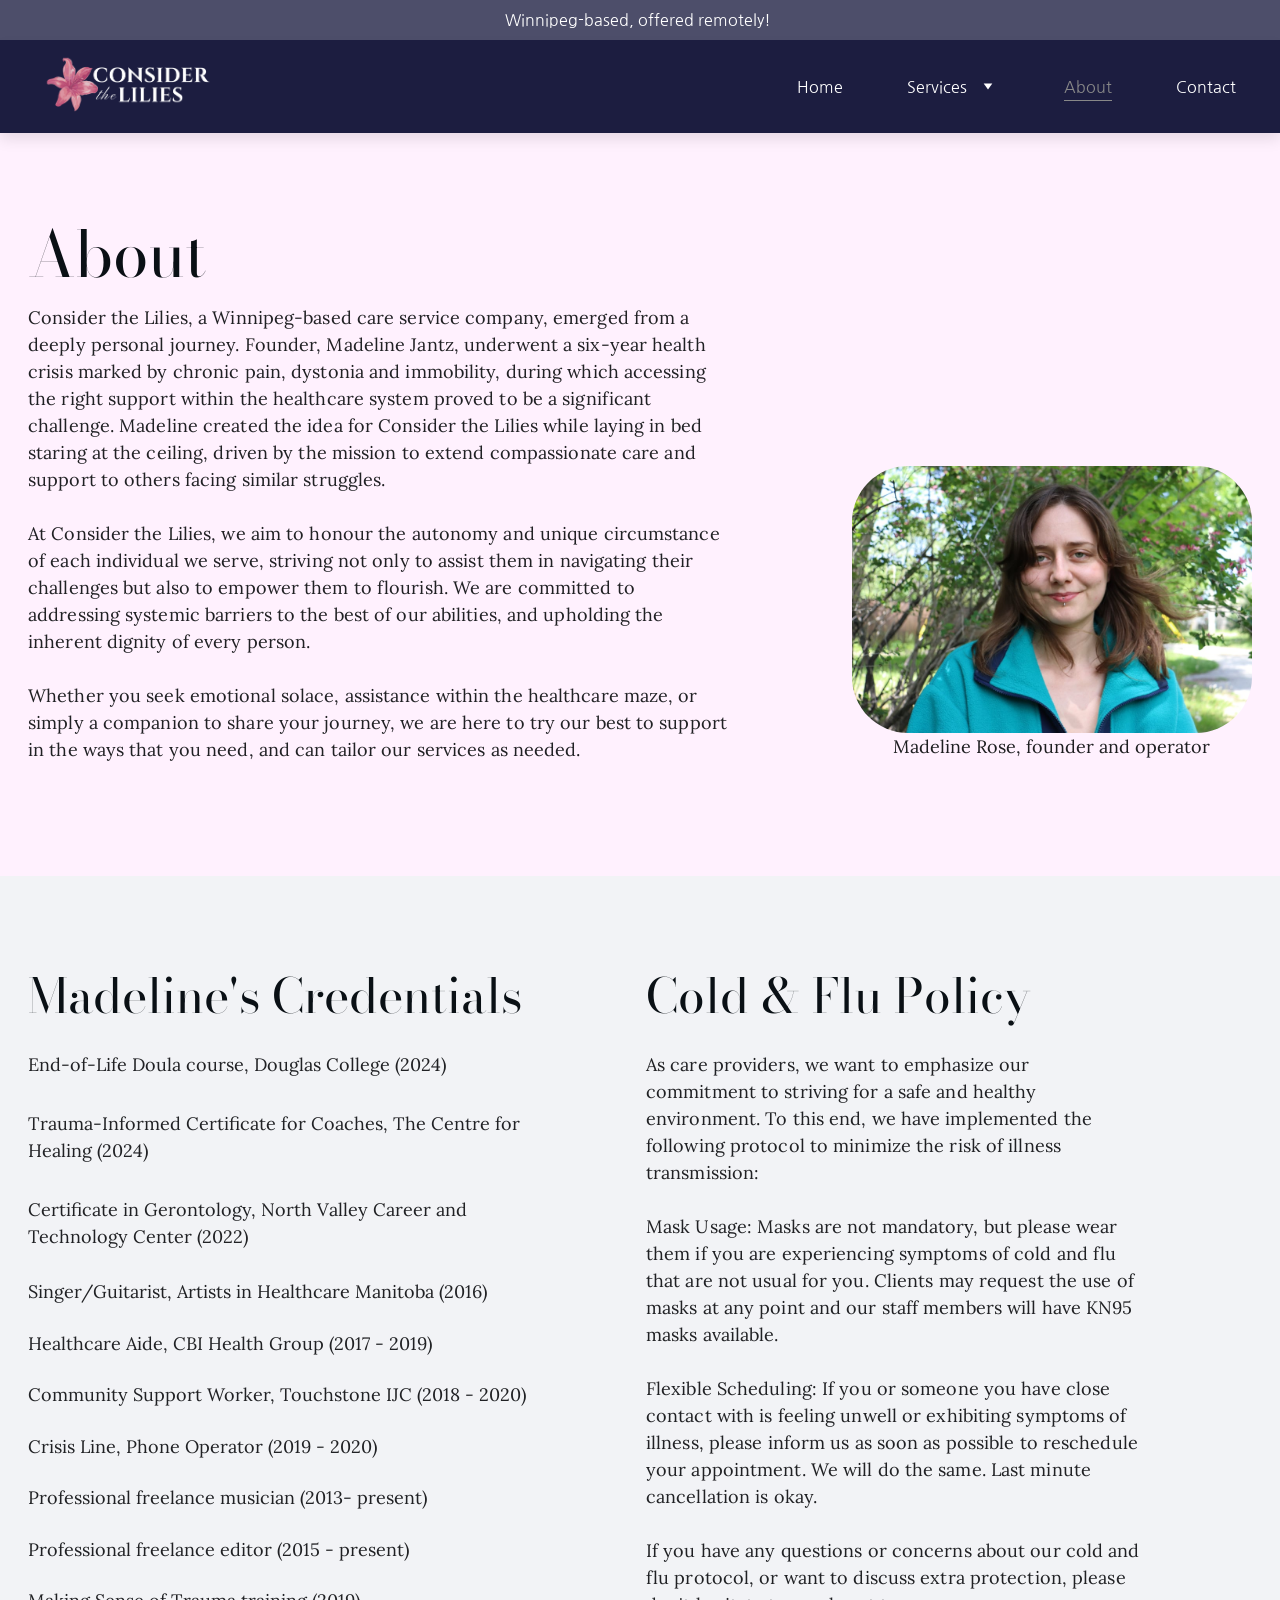
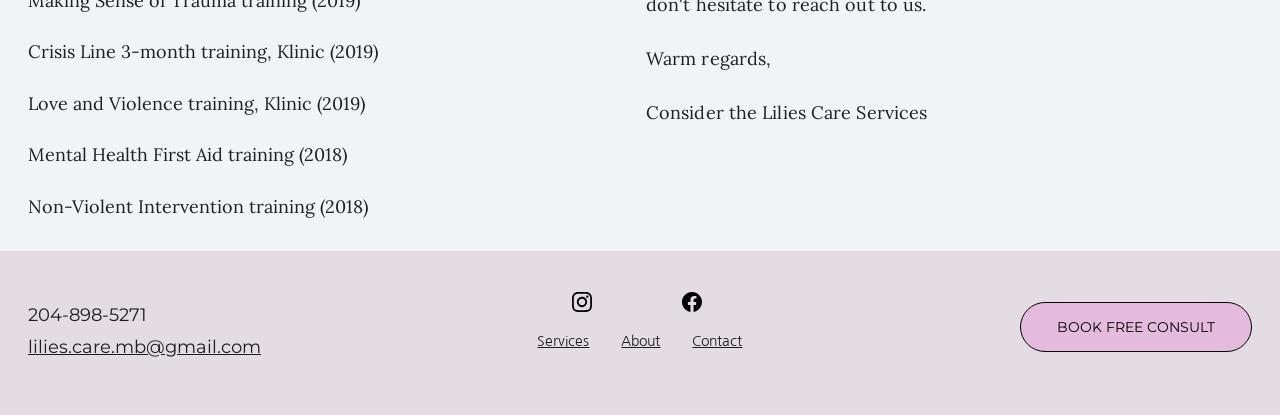
==== commit bd0d631f: "replace website with correct version" ====
--- a/about.html
+++ b/about.html
@@ -6,12 +6,12 @@
 			const postPublishDate = new Date(postDate).setHours(0, 0, 0, 0);
 
 			if (postPublishDate && currentDate < postPublishDate) {
-				window.location.replace('/');
+				window.location.replace('./index.html');
 			}
-		})();</script><link rel="stylesheet" href="./assets-about/_..BOCT7kyX.css"><link rel="stylesheet" href="./assets-about/cookieconsent.p7tfYeZO.css"><style>:root{--color-meteorite-dark:#2f1c6a;--color-meteorite-dark-2:#1f1346;--color-meteorite:#8c85ff;--color-meteorite-light:#d5dfff;--color-primary-dark:#5025d1;--color-primary:#673de6;--color-primary-light:#ebe4ff;--color-primary-charts:#b39ef3;--color-danger-dark:#d63163;--color-danger:#fc5185;--color-danger-light:#ffe8ef;--color-danger-charts:#fea8c2;--color-warning-dark:#fea419;--color-warning-dark-2:#9f6000;--color-warning-charts:#ffd28c;--color-warning:#ffcd35;--color-warning-light:#fff8e2;--color-success-dark:#008361;--color-success:#00b090;--color-success-light:#def4f0;--color-dark:#1d1e20;--color-black:#18181a;--color-gray-dark:#36344d;--color-gray:#727586;--color-gray-border:#dadce0;--color-gray-light:#f2f3f6;--color-light:#fff;--color-azure:#357df9;--color-azure-light:#e3ebf9;--color-azure-dark:#265ab2;--color-indigo:#6366f1;--color-neutral-200:#d8dae0}.whats-app-bubble{z-index:19;cursor:pointer;border-radius:100px;display:flex;position:fixed;bottom:24px;right:20px;box-shadow:0 4px 12px #00000026}#wtpQualitySign_fixedCSS,#wtpQualitySign_popupCSS{bottom:10px!important}#wtpQualitySign_fixedCSS{z-index:17!important}#wtpQualitySign_popupCSS{z-index:18!important}
+		})();</script><link rel="stylesheet" href="./assets-about/styles.css"><link rel="stylesheet" href="./assets-about/cookieconsent.p7tfYeZO.css"><style>:root{--color-meteorite-dark:#2f1c6a;--color-meteorite-dark-2:#1f1346;--color-meteorite:#8c85ff;--color-meteorite-light:#d5dfff;--color-primary-dark:#5025d1;--color-primary:#673de6;--color-primary-light:#ebe4ff;--color-primary-charts:#b39ef3;--color-danger-dark:#d63163;--color-danger:#fc5185;--color-danger-light:#ffe8ef;--color-danger-charts:#fea8c2;--color-warning-dark:#fea419;--color-warning-dark-2:#9f6000;--color-warning-charts:#ffd28c;--color-warning:#ffcd35;--color-warning-light:#fff8e2;--color-success-dark:#008361;--color-success:#00b090;--color-success-light:#def4f0;--color-dark:#1d1e20;--color-black:#18181a;--color-gray-dark:#36344d;--color-gray:#727586;--color-gray-border:#dadce0;--color-gray-light:#f2f3f6;--color-light:#fff;--color-azure:#357df9;--color-azure-light:#e3ebf9;--color-azure-dark:#265ab2;--color-indigo:#6366f1;--color-neutral-200:#d8dae0}.whats-app-bubble{z-index:19;cursor:pointer;border-radius:100px;display:flex;position:fixed;bottom:24px;right:20px;box-shadow:0 4px 12px #00000026}#wtpQualitySign_fixedCSS,#wtpQualitySign_popupCSS{bottom:10px!important}#wtpQualitySign_fixedCSS{z-index:17!important}#wtpQualitySign_popupCSS{z-index:18!important}
 </style><script data-el-id="script-consent-default">window.dataLayer = window.dataLayer || [];
 	function gtag(){dataLayer.push(arguments);}
-	gtag('consent', 'default', {"analytics_storage":"denied","ad_storage":"denied","ad_user_data":"denied","ad_personalization":"denied","functionality_storage":"denied","personalization_storage":"denied","security_storage":"granted"});</script><style id="cc-custom-theme">#cc-main { --cc-btn-primary-bg: rgb(0, 0, 0); --cc-toggle-on-bg: rgb(0, 0, 0); --cc-btn-primary-hover-bg: rgb(29, 30, 32); --cc-btn-primary-color: rgb(255, 255, 255); --cc-btn-secondary-bg: white; --cc-btn-secondary-hover-bg: rgb(240, 240, 240); --cc-font-family: 'Nanum Gothic', sans-serif; } #cc-main .cm__btn, #cc-main .pm__btn { border-radius: 999px; }</style></head><body><div><style>astro-island,astro-slot,astro-static-slot{display:contents}</style><astro-island uid="Z1JgOj7" component-export="default" props="{&quot;page-noindex&quot;:[0,false],&quot;canonical-url&quot;:[0,&quot;https://www.consider-the-lilies.ca/about&quot;],&quot;site-meta&quot;:[0,{&quot;version&quot;:[0,201],&quot;template&quot;:[0,&quot;blankservicetemplate&quot;],&quot;metaTitle&quot;:[0,&quot;Consider the Lilies Care Services - Winnipeg, MB&quot;],&quot;ogImageAlt&quot;:[0,&quot;&quot;],&quot;buttonSetId&quot;:[0,&quot;0&quot;],&quot;faviconPath&quot;:[0,&quot;untitled-design-YanBjMZgjrHvyovy.jpg&quot;],&quot;ogImagePath&quot;:[0,&quot;8-tshgucrqrehpuec-AQE4NXbJQoFZ7ypD.png&quot;],&quot;defaultLocale&quot;:[0,&quot;system&quot;],&quot;faviconOrigin&quot;:[0,&quot;assets&quot;],&quot;ogImageOrigin&quot;:[0,&quot;assets&quot;],&quot;ecommerceStoreId&quot;:[0,&quot;store_01HGW3P2VCSK532CEDE9XVWPZ8&quot;],&quot;isCookieBarEnabled&quot;:[0,true],&quot;isPrivateModeActive&quot;:[0,false],&quot;demoEcommerceStoreId&quot;:[0,&quot;demo_01G0E9P2R0CFTNBWEEFCEV8EG5&quot;],&quot;shouldAddWWWPrefixToDomain&quot;:[0,true]}],&quot;domain&quot;:[0,&quot;www.consider-the-lilies.ca&quot;]}" client="only" opts="{&quot;name&quot;:&quot;ClientHead&quot;,&quot;value&quot;:&quot;vue&quot;}" data-v-app=""><div></div></astro-island><astro-island uid="18WWDd" prefix="s1" component-export="default" props="{&quot;pageData&quot;:[0,{&quot;pages&quot;:[0,{&quot;home&quot;:[0,{&quot;type&quot;:[0,&quot;default&quot;],&quot;name&quot;:[0,&quot;Home&quot;],&quot;slug&quot;:[0,&quot;&quot;]}],&quot;z1SyUg&quot;:[0,{&quot;type&quot;:[0,&quot;default&quot;],&quot;name&quot;:[0,&quot;Custom Songs&quot;],&quot;slug&quot;:[0,&quot;custom-song-writing&quot;]}],&quot;z3RoZ7&quot;:[0,{&quot;type&quot;:[0,&quot;default&quot;],&quot;name&quot;:[0,&quot;Life Story Curation&quot;],&quot;slug&quot;:[0,&quot;life-story-curation&quot;]}],&quot;zZDAJn&quot;:[0,{&quot;meta&quot;:[0,{&quot;title&quot;:[0,&quot;Winnipeg-Based Chronic Pain Support | Consider the Lilies&quot;],&quot;noindex&quot;:[0,false],&quot;keywords&quot;:[1,[[0,&quot;consider the lilies&quot;],[0,&quot;companionship&quot;],[0,&quot;winnipeg&quot;]]],&quot;password&quot;:[0,&quot;&quot;],&quot;ogImageAlt&quot;:[0,&quot;&quot;],&quot;description&quot;:[0,&quot;Discover the story behind Consider the Lilies, and Madeline&#39;s credentials. Contact us today to discuss your chronic pain and companionship needs. Winnipeg-based, available worldwide&quot;],&quot;passwordDesign&quot;:[0,&quot;default&quot;],&quot;passwordBackText&quot;:[0,&quot;Back to&quot;],&quot;passwordButtonText&quot;:[0,&quot;Enter&quot;],&quot;passwordHeadingText&quot;:[0,&quot;Guest area&quot;],&quot;passwordSubheadingText&quot;:[0,&quot;Please enter the password to access the page&quot;],&quot;passwordPlaceholderText&quot;:[0,&quot;Type password&quot;]}],&quot;name&quot;:[0,&quot;About&quot;],&quot;slug&quot;:[0,&quot;about&quot;],&quot;type&quot;:[0,&quot;default&quot;],&quot;blocks&quot;:[1,[[0,&quot;zGsl6L&quot;],[0,&quot;zt0Ggf&quot;]]],&quot;hiddenSlots&quot;:[1,[]]}],&quot;zcMMs9&quot;:[0,{&quot;type&quot;:[0,&quot;default&quot;],&quot;name&quot;:[0,&quot;Recovery &amp; Illness Support&quot;],&quot;slug&quot;:[0,&quot;recovery-and-illness-support&quot;]}],&quot;ztuFv4&quot;:[0,{&quot;type&quot;:[0,&quot;default&quot;],&quot;name&quot;:[0,&quot;Sleep Pain Support&quot;],&quot;slug&quot;:[0,&quot;sleep-neck-pain-support&quot;]}],&quot;zujV5I&quot;:[0,{&quot;type&quot;:[0,&quot;default&quot;],&quot;name&quot;:[0,&quot;Companionship&quot;],&quot;slug&quot;:[0,&quot;companionship-services&quot;]}],&quot;Dl3R79bXy&quot;:[0,{&quot;type&quot;:[0,&quot;default&quot;],&quot;name&quot;:[0,&quot;Contact&quot;],&quot;slug&quot;:[0,&quot;contact&quot;]}],&quot;page_toIPvwTGgmcU-5zpjx6YB&quot;:[0,{&quot;type&quot;:[0,&quot;default&quot;],&quot;name&quot;:[0,&quot;Services&quot;],&quot;slug&quot;:[0,&quot;support-services&quot;]}]}],&quot;blocks&quot;:[0,{&quot;header&quot;:[0,{&quot;slot&quot;:[0,&quot;header&quot;],&quot;type&quot;:[0,&quot;BlockNavigation&quot;],&quot;mobile&quot;:[0,{&quot;height&quot;:[0,54],&quot;logoHeight&quot;:[0,24]}],&quot;desktop&quot;:[0,{&quot;height&quot;:[0,93],&quot;logoHeight&quot;:[0,63]}],&quot;settings&quot;:[0,{&quot;styles&quot;:[0,{&quot;width&quot;:[0,&quot;1240px&quot;],&quot;padding&quot;:[0,&quot;15px 16px 15px 16px&quot;],&quot;logo-width&quot;:[0,&quot;172px&quot;],&quot;cartIconSize&quot;:[0,&quot;24px&quot;],&quot;link-spacing&quot;:[0,&quot;64px&quot;],&quot;m-logo-width&quot;:[0,&quot;64px&quot;],&quot;m-link-spacing&quot;:[0,&quot;24px&quot;],&quot;element-spacing&quot;:[0,&quot;24px&quot;],&quot;contrastBackgroundColor&quot;:[0,&quot;rgb(47, 48, 107)&quot;]}],&quot;cartText&quot;:[0,&quot;Shopping bag&quot;],&quot;isSticky&quot;:[0,true],&quot;showLogo&quot;:[0,true],&quot;headerLayout&quot;:[0,&quot;desktop-1&quot;],&quot;isCartVisible&quot;:[0,true],&quot;logoImagePath&quot;:[0,&quot;slkjdhgsd-mp8nX3b9PKce84oy.png&quot;],&quot;mHeaderLayout&quot;:[0,&quot;mobile-1&quot;],&quot;logoImageOrigin&quot;:[0,&quot;assets&quot;],&quot;mobileLinksAlignment&quot;:[0,&quot;right&quot;]}],&quot;zindexes&quot;:[1,[]],&quot;background&quot;:[0,{&quot;color&quot;:[0,&quot;rgb(28, 29, 64)&quot;],&quot;current&quot;:[0,&quot;color&quot;],&quot;isTransparent&quot;:[0,false]}],&quot;components&quot;:[1,[]],&quot;fontFamily&quot;:[0,&quot;Nanum Gothic&quot;],&quot;fontWeight&quot;:[0,400],&quot;logoAspectRatio&quot;:[0,2.751031636863824],&quot;navLinkTextColor&quot;:[0,&quot;rgb(255, 255, 255)&quot;],&quot;navLinkTextColorHover&quot;:[0,&quot;rgb(136, 136, 136)&quot;]}],&quot;zGsl6L&quot;:[0,{&quot;type&quot;:[0,&quot;BlockLayout&quot;],&quot;mobile&quot;:[0,{&quot;minHeight&quot;:[0,1308]}],&quot;desktop&quot;:[0,{&quot;isHidden&quot;:[0,false],&quot;minHeight&quot;:[0,743]}],&quot;settings&quot;:[0,{&quot;styles&quot;:[0,{&quot;block-padding&quot;:[0,&quot;16px 0 16px 0&quot;],&quot;m-block-padding&quot;:[0,&quot;16px&quot;]}]}],&quot;zindexes&quot;:[1,[[0,&quot;zdIe06&quot;],[0,&quot;zxYulc&quot;],[0,&quot;zlrIb-&quot;]]],&quot;background&quot;:[0,{&quot;color&quot;:[0,&quot;rgba(255, 227, 253, 0.5)&quot;],&quot;current&quot;:[0,&quot;color&quot;]}],&quot;components&quot;:[1,[[0,&quot;zdIe06&quot;],[0,&quot;zxYulc&quot;],[0,&quot;zlrIb-&quot;]]],&quot;initialBlockId&quot;:[0,&quot;z6Avrq&quot;]}],&quot;zctw31&quot;:[0,{&quot;slot&quot;:[0,&quot;footer&quot;],&quot;type&quot;:[0,&quot;BlockLayout&quot;],&quot;mobile&quot;:[0,{&quot;minHeight&quot;:[0,277]}],&quot;desktop&quot;:[0,{&quot;minHeight&quot;:[0,164]}],&quot;settings&quot;:[0,{&quot;styles&quot;:[0,{&quot;cols&quot;:[0,&quot;12&quot;],&quot;rows&quot;:[0,7],&quot;width&quot;:[0,&quot;1224px&quot;],&quot;m-rows&quot;:[0,&quot;1&quot;],&quot;col-gap&quot;:[0,&quot;24px&quot;],&quot;row-gap&quot;:[0,&quot;16px&quot;],&quot;row-size&quot;:[0,&quot;48px&quot;],&quot;column-gap&quot;:[0,&quot;24px&quot;],&quot;block-padding&quot;:[0,&quot;16px 0 16px 0&quot;],&quot;m-block-padding&quot;:[0,&quot;40px 16px 40px 16px&quot;]}]}],&quot;zindexes&quot;:[1,[[0,&quot;zlhbIX&quot;],[0,&quot;z-3jcn&quot;],[0,&quot;z84M2k&quot;],[0,&quot;z2B2vZ&quot;]]],&quot;background&quot;:[0,{&quot;color&quot;:[0,&quot;rgb(227, 221, 227)&quot;],&quot;current&quot;:[0,&quot;color&quot;]}],&quot;components&quot;:[1,[[0,&quot;zlhbIX&quot;],[0,&quot;z-3jcn&quot;],[0,&quot;z84M2k&quot;],[0,&quot;z2B2vZ&quot;]]],&quot;initialBlockId&quot;:[0,&quot;uidC8frQP&quot;]}],&quot;zt0Ggf&quot;:[0,{&quot;type&quot;:[0,&quot;BlockLayout&quot;],&quot;mobile&quot;:[0,{&quot;minHeight&quot;:[0,2174]}],&quot;desktop&quot;:[0,{&quot;minHeight&quot;:[0,975]}],&quot;settings&quot;:[0,{&quot;styles&quot;:[0,{&quot;block-padding&quot;:[0,&quot;16px 0 16px 0&quot;],&quot;m-block-padding&quot;:[0,&quot;16px&quot;]}]}],&quot;zindexes&quot;:[1,[[0,&quot;zJ4D5F&quot;],[0,&quot;zvAhit&quot;]]],&quot;background&quot;:[0,{&quot;color&quot;:[0,&quot;rgb(242, 243, 246)&quot;],&quot;current&quot;:[0,&quot;color&quot;]}],&quot;components&quot;:[1,[[0,&quot;zJ4D5F&quot;],[0,&quot;zvAhit&quot;]]],&quot;initialBlockId&quot;:[0,&quot;zhOARa&quot;]}],&quot;stickyBar&quot;:[0,{&quot;type&quot;:[0,&quot;BlockStickyBar&quot;],&quot;items&quot;:[1,[[0,{&quot;type&quot;:[0,&quot;text&quot;],&quot;content&quot;:[0,&quot;&lt;p dir=\&quot;auto\&quot; style=\&quot;color: rgb(255, 255, 255); --lineHeightDesktop: 1.3; --fontSizeDesktop: 16px\&quot; class=\&quot;body-small\&quot;&gt;&lt;span style=\&quot;font-family: Nanum\\ Gothic; font-weight: 400\&quot;&gt;Winnipeg-based, offered remotely! &lt;/span&gt;&lt;/p&gt;&quot;]}]]],&quot;mobile&quot;:[0,{&quot;minHeight&quot;:[0,40]}],&quot;desktop&quot;:[0,{&quot;minHeight&quot;:[0,40]}],&quot;settings&quot;:[0,{&quot;styles&quot;:[0,{&quot;block-padding&quot;:[0,&quot;0&quot;],&quot;m-block-padding&quot;:[0,&quot;0 16px&quot;]}]}],&quot;zindexes&quot;:[1,[]],&quot;animation&quot;:[0,{&quot;name&quot;:[0,&quot;slide&quot;],&quot;type&quot;:[0,&quot;global&quot;]}],&quot;background&quot;:[0,{&quot;color&quot;:[0,&quot;rgba(28, 29, 64, 0.78)&quot;],&quot;current&quot;:[0,&quot;color&quot;]}],&quot;components&quot;:[1,[]]}]}],&quot;elements&quot;:[0,{&quot;z-3jcn&quot;:[0,{&quot;type&quot;:[0,&quot;GridTextBox&quot;],&quot;mobile&quot;:[0,{&quot;top&quot;:[0,82],&quot;left&quot;:[0,0],&quot;width&quot;:[0,328],&quot;height&quot;:[0,57]}],&quot;content&quot;:[0,&quot;&lt;p dir=\&quot;auto\&quot; style=\&quot;--lineHeightDesktop: 1.3; --fontSizeDesktop: 18px; margin-bottom: 8px;\&quot; class=\&quot;body\&quot;&gt;&lt;span style=\&quot;font-family: Montserrat; font-weight: 400;\&quot;&gt;204-898-5271&lt;/span&gt;&lt;/p&gt;&lt;p dir=\&quot;auto\&quot; style=\&quot;--lineHeightDesktop: 1.3; --fontSizeDesktop: 18px;\&quot; class=\&quot;body\&quot;&gt;&lt;span style=\&quot;font-family: Montserrat; font-weight: 400;\&quot;&gt;&lt;u&gt;&lt;a target=\&quot;_blank\&quot; rel=\&quot;nofollow\&quot; href=\&quot;mailto:lilies.care.mb@gmail.com\&quot; style=\&quot;text-decoration: none;\&quot;&gt;lilies.care.mb@gmail.com&lt;/a&gt;&lt;/u&gt;&lt;/span&gt;&lt;/p&gt;&quot;],&quot;desktop&quot;:[0,{&quot;top&quot;:[0,52],&quot;left&quot;:[0,0],&quot;width&quot;:[0,400],&quot;height&quot;:[0,56]}],&quot;settings&quot;:[0,{&quot;styles&quot;:[0,{&quot;text&quot;:[0,&quot;left&quot;],&quot;align&quot;:[0,&quot;flex-start&quot;],&quot;m-text&quot;:[0,&quot;center&quot;],&quot;justify&quot;:[0,&quot;flex-start&quot;],&quot;m-element-margin&quot;:[0,&quot;0 0 16px 0&quot;]}]}],&quot;animation&quot;:[0,{&quot;name&quot;:[0,&quot;slide&quot;],&quot;type&quot;:[0,&quot;global&quot;]}],&quot;initialElementId&quot;:[0,&quot;zdtEt_&quot;]}],&quot;z2B2vZ&quot;:[0,{&quot;type&quot;:[0,&quot;GridSocialIcons&quot;],&quot;links&quot;:[1,[[0,{&quot;svg&quot;:[0,&quot;&lt;svg width=\&quot;24\&quot; height=\&quot;24\&quot; viewBox=\&quot;0 0 24 24\&quot; fill=\&quot;none\&quot; xmlns=\&quot;http://www.w3.org/2000/svg\&quot;&gt;\n&lt;path d=\&quot;M12.0027 5.84808C8.59743 5.84808 5.85075 8.59477 5.85075 12C5.85075 15.4053 8.59743 18.1519 12.0027 18.1519C15.4079 18.1519 18.1546 15.4053 18.1546 12C18.1546 8.59477 15.4079 5.84808 12.0027 5.84808ZM12.0027 15.9996C9.80212 15.9996 8.00312 14.2059 8.00312 12C8.00312 9.7941 9.79677 8.00046 12.0027 8.00046C14.2086 8.00046 16.0022 9.7941 16.0022 12C16.0022 14.2059 14.2032 15.9996 12.0027 15.9996ZM19.8412 5.59644C19.8412 6.39421 19.1987 7.03135 18.4062 7.03135C17.6085 7.03135 16.9713 6.38885 16.9713 5.59644C16.9713 4.80402 17.6138 4.16153 18.4062 4.16153C19.1987 4.16153 19.8412 4.80402 19.8412 5.59644ZM23.9157 7.05277C23.8247 5.13063 23.3856 3.42801 21.9775 2.02522C20.5747 0.622429 18.8721 0.183388 16.9499 0.0870135C14.9689 -0.0254238 9.03112 -0.0254238 7.05008 0.0870135C5.1333 0.178034 3.43068 0.617075 2.02253 2.01986C0.614389 3.42265 0.180703 5.12527 0.0843279 7.04742C-0.0281093 9.02845 -0.0281093 14.9662 0.0843279 16.9472C0.175349 18.8694 0.614389 20.572 2.02253 21.9748C3.43068 23.3776 5.12794 23.8166 7.05008 23.913C9.03112 24.0254 14.9689 24.0254 16.9499 23.913C18.8721 23.822 20.5747 23.3829 21.9775 21.9748C23.3803 20.572 23.8193 18.8694 23.9157 16.9472C24.0281 14.9662 24.0281 9.03381 23.9157 7.05277ZM21.3564 19.0728C20.9388 20.1223 20.1303 20.9307 19.0755 21.3537C17.496 21.9802 13.7481 21.8356 12.0027 21.8356C10.2572 21.8356 6.50396 21.9748 4.92984 21.3537C3.88042 20.9361 3.07195 20.1276 2.64897 19.0728C2.02253 17.4934 2.16709 13.7455 2.16709 12C2.16709 10.2546 2.02789 6.50129 2.64897 4.92717C3.06659 3.87776 3.87507 3.06928 4.92984 2.6463C6.50931 2.01986 10.2572 2.16443 12.0027 2.16443C13.7481 2.16443 17.5014 2.02522 19.0755 2.6463C20.1249 3.06392 20.9334 3.8724 21.3564 4.92717C21.9828 6.50665 21.8383 10.2546 21.8383 12C21.8383 13.7455 21.9828 17.4987 21.3564 19.0728Z\&quot; fill=\&quot;currentColor\&quot;&gt;&lt;/path&gt;\n&lt;/svg&gt;\n&quot;],&quot;icon&quot;:[0,&quot;instagram&quot;],&quot;link&quot;:[0,&quot;https://www.instagram.com/lilies.care&quot;]}],[0,{&quot;svg&quot;:[0,&quot;&lt;svg width=\&quot;24\&quot; height=\&quot;24\&quot; viewBox=\&quot;0 0 24 24\&quot; fill=\&quot;none\&quot; xmlns=\&quot;http://www.w3.org/2000/svg\&quot;&gt;\n&lt;path d=\&quot;M24 12.0726C24 5.44354 18.629 0.0725708 12 0.0725708C5.37097 0.0725708 0 5.44354 0 12.0726C0 18.0619 4.38823 23.0264 10.125 23.9274V15.5414H7.07661V12.0726H10.125V9.4287C10.125 6.42144 11.9153 4.76031 14.6574 4.76031C15.9706 4.76031 17.3439 4.99451 17.3439 4.99451V7.94612H15.8303C14.34 7.94612 13.875 8.87128 13.875 9.82015V12.0726H17.2031L16.6708 15.5414H13.875V23.9274C19.6118 23.0264 24 18.0619 24 12.0726Z\&quot; fill=\&quot;currentColor\&quot;&gt;&lt;/path&gt;\n&lt;/svg&gt;\n&quot;],&quot;icon&quot;:[0,&quot;facebook&quot;],&quot;link&quot;:[0,&quot;https://www.facebook.com/profile.php?id=61561149473882&quot;]}]]],&quot;mobile&quot;:[0,{&quot;top&quot;:[0,44],&quot;left&quot;:[0,115],&quot;width&quot;:[0,99],&quot;height&quot;:[0,20]}],&quot;desktop&quot;:[0,{&quot;top&quot;:[0,41],&quot;left&quot;:[0,509],&quot;width&quot;:[0,200],&quot;height&quot;:[0,20]}],&quot;settings&quot;:[0,{&quot;styles&quot;:[0,{&quot;align&quot;:[0,&quot;&quot;],&quot;justify&quot;:[0,&quot;center&quot;],&quot;icon-size&quot;:[0,&quot;20px&quot;],&quot;icon-color&quot;:[0,&quot;rgb(0, 0, 0)&quot;],&quot;icon-spacing&quot;:[0,&quot;space-around&quot;],&quot;icon-direction&quot;:[0,&quot;row&quot;],&quot;icon-color-hover&quot;:[0,&quot;rgb(58, 58, 58)&quot;],&quot;m-element-margin&quot;:[0,&quot;0 0 16px 0&quot;],&quot;space-between-icons&quot;:[0,&quot;20px&quot;]}],&quot;useBrandColors&quot;:[0,false]}],&quot;animation&quot;:[0,{&quot;name&quot;:[0,&quot;slide&quot;],&quot;type&quot;:[0,&quot;global&quot;]}]}],&quot;z84M2k&quot;:[0,{&quot;rel&quot;:[0,&quot;nofollow&quot;],&quot;href&quot;:[0,&quot;http://consider-the-lilies-care-services.square.site/&quot;],&quot;type&quot;:[0,&quot;GridButton&quot;],&quot;mobile&quot;:[0,{&quot;top&quot;:[0,154],&quot;left&quot;:[0,64],&quot;width&quot;:[0,200],&quot;height&quot;:[0,55]}],&quot;target&quot;:[0,&quot;_blank&quot;],&quot;content&quot;:[0,&quot;book free consult&quot;],&quot;desktop&quot;:[0,{&quot;top&quot;:[0,51],&quot;left&quot;:[0,992],&quot;width&quot;:[0,232],&quot;height&quot;:[0,50]}],&quot;linkType&quot;:[0,&quot;external&quot;],&quot;settings&quot;:[0,{&quot;type&quot;:[0,&quot;primary&quot;],&quot;styles&quot;:[0,{&quot;align&quot;:[0,&quot;center&quot;],&quot;justify&quot;:[0,&quot;center&quot;],&quot;m-element-margin&quot;:[0,&quot;0 0 16px 0&quot;]}]}],&quot;animation&quot;:[0,{&quot;name&quot;:[0,&quot;slide&quot;],&quot;type&quot;:[0,&quot;global&quot;]}],&quot;fontColor&quot;:[0,&quot;rgb(0, 0, 0)&quot;],&quot;fontFamily&quot;:[0,&quot;Montserrat&quot;],&quot;fontWeight&quot;:[0,400],&quot;borderColor&quot;:[0,&quot;rgb(0, 0, 0)&quot;],&quot;borderWidth&quot;:[0,1],&quot;borderRadius&quot;:[0,25],&quot;fontColorHover&quot;:[0,&quot;rgb(255, 255, 255)&quot;],&quot;backgroundColor&quot;:[0,&quot;rgba(230, 177, 219, 0.78)&quot;],&quot;borderColorHover&quot;:[0,&quot;rgb(0, 0, 0)&quot;],&quot;initialElementId&quot;:[0,&quot;zkAEkx&quot;],&quot;backgroundColorHover&quot;:[0,&quot;rgb(29, 30, 32)&quot;]}],&quot;zJ4D5F&quot;:[0,{&quot;type&quot;:[0,&quot;GridTextBox&quot;],&quot;mobile&quot;:[0,{&quot;top&quot;:[0,64],&quot;left&quot;:[0,0],&quot;width&quot;:[0,328],&quot;height&quot;:[0,743]}],&quot;content&quot;:[0,&quot;&lt;h3 dir=\&quot;auto\&quot; style=\&quot;color: rgb(10, 16, 21); margin-bottom: 24px;\&quot;&gt;&lt;span style=\&quot;font-family: &amp;quot;Bodoni Moda&amp;quot;; font-weight: 400;\&quot;&gt;Cold &amp;amp; Flu Policy&lt;/span&gt;&lt;/h3&gt;&lt;p dir=\&quot;auto\&quot; style=\&quot;color: rgb(10, 16, 21);\&quot; class=\&quot;body\&quot;&gt;&lt;span style=\&quot;color: rgb(32, 33, 36); text-transform: none; letter-spacing: 0.1px;\&quot;&gt;As care providers, we want to emphasize our commitment to striving for a safe and healthy environment. To this end, we have implemented the following protocol to minimize the risk of illness transmission:&lt;/span&gt;&lt;br&gt;&lt;br&gt;&lt;span style=\&quot;color: rgb(32, 33, 36); text-transform: none; letter-spacing: 0.1px;\&quot;&gt;Mask Usage: Masks are not mandatory, but please wear them if you are experiencing symptoms of cold and flu that are not usual for you. Clients may request the use of masks at any point and our staff members will have KN95 masks available.&lt;/span&gt;&lt;br&gt;&lt;br&gt;&lt;span style=\&quot;color: rgb(32, 33, 36); text-transform: none; letter-spacing: 0.1px;\&quot;&gt;Flexible Scheduling: If you or someone you have close contact with is feeling unwell or exhibiting symptoms of illness, please inform us as soon as possible to reschedule your appointment. We will do the same. Last minute cancellation is okay.&lt;/span&gt;&lt;br&gt;&lt;br&gt;&lt;span style=\&quot;color: rgb(32, 33, 36); text-transform: none; letter-spacing: 0.1px;\&quot;&gt;If you have any questions or concerns about our cold and flu protocol, or want to discuss extra protection, please don&#39;t hesitate to reach out to us.&lt;/span&gt;&lt;br&gt;&lt;br&gt;&lt;span style=\&quot;color: rgb(32, 33, 36); text-transform: none; letter-spacing: 0.1px;\&quot;&gt;Warm regards,&lt;/span&gt;&lt;br&gt;&lt;br&gt;&lt;span style=\&quot;color: rgb(32, 33, 36); text-transform: none; letter-spacing: 0.1px;\&quot;&gt;Consider the Lilies Care Services&lt;/span&gt;&lt;/p&gt;&quot;],&quot;desktop&quot;:[0,{&quot;top&quot;:[0,89],&quot;left&quot;:[0,618],&quot;width&quot;:[0,503],&quot;height&quot;:[0,741]}],&quot;settings&quot;:[0,{&quot;styles&quot;:[0,{&quot;text&quot;:[0,&quot;left&quot;],&quot;align&quot;:[0,&quot;flex-start&quot;],&quot;justify&quot;:[0,&quot;flex-start&quot;],&quot;m-element-margin&quot;:[0,&quot;0 0 16px 0&quot;]}]}],&quot;initialElementId&quot;:[0,&quot;zm8Mhx&quot;]}],&quot;zdIe06&quot;:[0,{&quot;type&quot;:[0,&quot;GridTextBox&quot;],&quot;mobile&quot;:[0,{&quot;top&quot;:[0,64],&quot;left&quot;:[0,18],&quot;width&quot;:[0,292],&quot;height&quot;:[0,882]}],&quot;content&quot;:[0,&quot;&lt;h1 dir=\&quot;auto\&quot; style=\&quot;color: rgb(10, 16, 21); margin-bottom: 8px;\&quot;&gt;&lt;span style=\&quot;font-family: &amp;quot;Bodoni Moda&amp;quot;; font-weight: 400;\&quot;&gt;About&lt;/span&gt;&lt;/h1&gt;&lt;p dir=\&quot;auto\&quot; class=\&quot;body\&quot;&gt;&lt;span style=\&quot;color: rgb(32, 33, 36); text-transform: none; letter-spacing: 0.1px;\&quot;&gt;Consider the Lilies, a Winnipeg-based care service company, emerged from a deeply personal journey. Founder, Madeline Jantz, underwent a six-year health crisis marked by chronic pain, dystonia and immobility, during which accessing the right support within the healthcare system proved to be a significant challenge. Madeline created the idea for Consider the Lilies while laying in bed staring at the ceiling, driven by the mission to extend compassionate care and support to others facing similar struggles.&lt;/span&gt;&lt;br&gt;&lt;br&gt;&lt;span style=\&quot;color: rgb(32, 33, 36); text-transform: none; letter-spacing: 0.1px;\&quot;&gt;At Consider the Lilies, we aim to honour the autonomy and unique circumstance of each individual we serve, striving not only to assist them in navigating their challenges but also to empower them to flourish. We are committed to addressing systemic barriers to the best of our abilities, and upholding the inherent dignity of every person.&lt;/span&gt;&lt;br&gt;&lt;br&gt;&lt;span style=\&quot;color: rgb(32, 33, 36); text-transform: none; letter-spacing: 0.1px;\&quot;&gt;Whether you seek emotional solace, assistance within the healthcare maze, or simply a companion to share your journey, we are here to try our best to support in the ways that you need, and can tailor our services as needed.&lt;/span&gt;&lt;/p&gt;&quot;],&quot;desktop&quot;:[0,{&quot;top&quot;:[0,80],&quot;left&quot;:[0,0],&quot;width&quot;:[0,709],&quot;height&quot;:[0,559]}],&quot;settings&quot;:[0,{&quot;styles&quot;:[0,{&quot;text&quot;:[0,&quot;left&quot;],&quot;align&quot;:[0,&quot;flex-start&quot;],&quot;justify&quot;:[0,&quot;flex-start&quot;],&quot;m-element-margin&quot;:[0,&quot;0 0 16px 0&quot;]}]}],&quot;animation&quot;:[0,{&quot;name&quot;:[0,&quot;scale&quot;],&quot;type&quot;:[0,&quot;element&quot;]}],&quot;initialElementId&quot;:[0,&quot;zQQaCb&quot;]}],&quot;zlhbIX&quot;:[0,{&quot;type&quot;:[0,&quot;GridTextBox&quot;],&quot;mobile&quot;:[0,{&quot;top&quot;:[0,239],&quot;left&quot;:[0,0],&quot;width&quot;:[0,328],&quot;height&quot;:[0,21]}],&quot;content&quot;:[0,&quot;&lt;p dir=\&quot;auto\&quot; class=\&quot;body-small\&quot;&gt;&lt;span style=\&quot;font-family: &amp;quot;Nanum Gothic&amp;quot;; font-weight: 400;\&quot;&gt;&lt;u&gt;&lt;a target=\&quot;_self\&quot; rel=\&quot;\&quot; href=\&quot;/support-services\&quot; style=\&quot;text-decoration: none;\&quot; data-page-id=\&quot;page_toIPvwTGgmcU-5zpjx6YB\&quot;&gt;Services&lt;/a&gt;&lt;/u&gt;        &lt;u&gt;&lt;a target=\&quot;_self\&quot; rel=\&quot;\&quot; href=\&quot;/about\&quot; style=\&quot;text-decoration: none;\&quot; data-page-id=\&quot;zZDAJn\&quot;&gt;About&lt;/a&gt;&lt;/u&gt;        &lt;u&gt;&lt;a target=\&quot;_self\&quot; rel=\&quot;\&quot; href=\&quot;/contact\&quot; style=\&quot;text-decoration: none;\&quot; data-page-id=\&quot;Dl3R79bXy\&quot;&gt;Contact&lt;/a&gt;&lt;/u&gt;&lt;/span&gt;&lt;/p&gt;&quot;],&quot;desktop&quot;:[0,{&quot;top&quot;:[0,80],&quot;left&quot;:[0,412],&quot;width&quot;:[0,400],&quot;height&quot;:[0,21]}],&quot;settings&quot;:[0,{&quot;styles&quot;:[0,{&quot;text&quot;:[0,&quot;center&quot;],&quot;align&quot;:[0,&quot;flex-start&quot;],&quot;justify&quot;:[0,&quot;flex-start&quot;],&quot;m-element-margin&quot;:[0,&quot;0 0 16px 0&quot;]}]}],&quot;animation&quot;:[0,{&quot;name&quot;:[0,&quot;slide&quot;],&quot;type&quot;:[0,&quot;global&quot;]}]}],&quot;zlrIb-&quot;:[0,{&quot;type&quot;:[0,&quot;GridTextBox&quot;],&quot;mobile&quot;:[0,{&quot;top&quot;:[0,1222],&quot;left&quot;:[0,29],&quot;width&quot;:[0,273],&quot;height&quot;:[0,18]}],&quot;content&quot;:[0,&quot;&lt;p dir=\&quot;auto\&quot; style=\&quot;--lineHeightMobile: 1.3; --fontSizeMobile: 14px\&quot; class=\&quot;body\&quot;&gt;Madeline Rose, founder and operator&lt;/p&gt;&quot;],&quot;desktop&quot;:[0,{&quot;top&quot;:[0,600],&quot;left&quot;:[0,824],&quot;width&quot;:[0,400],&quot;height&quot;:[0,27]}],&quot;settings&quot;:[0,{&quot;styles&quot;:[0,{&quot;text&quot;:[0,&quot;center&quot;],&quot;align&quot;:[0,&quot;flex-start&quot;],&quot;m-text&quot;:[0,&quot;center&quot;],&quot;justify&quot;:[0,&quot;flex-start&quot;],&quot;m-element-margin&quot;:[0,&quot;0 0 16px 0&quot;]}]}]}],&quot;zvAhit&quot;:[0,{&quot;type&quot;:[0,&quot;GridTextBox&quot;],&quot;mobile&quot;:[0,{&quot;top&quot;:[0,893],&quot;left&quot;:[0,0],&quot;width&quot;:[0,328],&quot;height&quot;:[0,1012]}],&quot;content&quot;:[0,&quot;&lt;h3 dir=\&quot;auto\&quot; style=\&quot;color: rgb(10, 16, 21); --lineHeightMobile: 1.3; --fontSizeMobile: 31px; margin-bottom: 24px\&quot;&gt;&lt;span style=\&quot;font-family: Bodoni\\ Moda; font-weight: 400\&quot;&gt;Madeline&#39;s Credentials&lt;/span&gt;&lt;/h3&gt;&lt;p dir=\&quot;auto\&quot; style=\&quot;color: rgb(32, 33, 36)\&quot; class=\&quot;body\&quot;&gt;End-of-Life Doula course, Douglas College (2024)&lt;/p&gt;&lt;p dir=\&quot;auto\&quot; style=\&quot;color: rgb(32, 33, 36)\&quot; class=\&quot;body\&quot;&gt;Trauma-Informed Certificate for Coaches, The Centre for Healing (2024)&lt;/p&gt;&lt;p dir=\&quot;auto\&quot; style=\&quot;color: rgb(32, 33, 36)\&quot; class=\&quot;body\&quot;&gt;Certificate in Gerontology, North Valley Career and Technology Center (2022)&lt;/p&gt;&lt;p dir=\&quot;auto\&quot; style=\&quot;color: rgb(32, 33, 36); --lineHeightDesktop: 1.08\&quot; class=\&quot;body\&quot;&gt;Singer/Guitarist, Artists in Healthcare Manitoba (2016)&lt;/p&gt;&lt;p dir=\&quot;auto\&quot; style=\&quot;color: rgb(32, 33, 36); --lineHeightDesktop: 1.08\&quot; class=\&quot;body\&quot;&gt;Healthcare Aide, CBI Health Group (2017 - 2019)&lt;/p&gt;&lt;p dir=\&quot;auto\&quot; style=\&quot;color: rgb(32, 33, 36); --lineHeightDesktop: 1.08\&quot; class=\&quot;body\&quot;&gt;Community Support Worker, Touchstone IJC (2018 - 2020)&lt;/p&gt;&lt;p dir=\&quot;auto\&quot; style=\&quot;color: rgb(32, 33, 36); --lineHeightDesktop: 1.08\&quot; class=\&quot;body\&quot;&gt;Crisis Line, Phone Operator (2019 - 2020)&lt;/p&gt;&lt;p dir=\&quot;auto\&quot; style=\&quot;color: rgb(32, 33, 36); --lineHeightDesktop: 1.08\&quot; class=\&quot;body\&quot;&gt;Professional freelance musician (2013- present)&lt;/p&gt;&lt;p dir=\&quot;auto\&quot; style=\&quot;color: rgb(32, 33, 36); --lineHeightDesktop: 1.08; margin-bottom: 32px\&quot; class=\&quot;body\&quot;&gt;Professional freelance editor (2015 - present)&lt;/p&gt;&lt;p dir=\&quot;auto\&quot; style=\&quot;color: rgb(32, 33, 36); --lineHeightDesktop: 1.08\&quot; class=\&quot;body\&quot;&gt;Making Sense of Trauma training (2019)&lt;/p&gt;&lt;p dir=\&quot;auto\&quot; style=\&quot;color: rgb(32, 33, 36); --lineHeightDesktop: 1.08\&quot; class=\&quot;body\&quot;&gt;Crisis Line 3-month training, Klinic (2019)&lt;/p&gt;&lt;p dir=\&quot;auto\&quot; style=\&quot;color: rgb(32, 33, 36); --lineHeightDesktop: 1.08\&quot; class=\&quot;body\&quot;&gt;Love and Violence training, Klinic (2019)&lt;/p&gt;&lt;p dir=\&quot;auto\&quot; style=\&quot;color: rgb(32, 33, 36); --lineHeightDesktop: 1.08\&quot; class=\&quot;body\&quot;&gt;Mental Health First Aid training (2018)&lt;/p&gt;&lt;p dir=\&quot;auto\&quot; style=\&quot;color: rgb(32, 33, 36); --lineHeightDesktop: 1.08\&quot; class=\&quot;body\&quot;&gt;Non-Violent Intervention training (2018)&lt;/p&gt;&quot;],&quot;desktop&quot;:[0,{&quot;top&quot;:[0,89],&quot;left&quot;:[0,0],&quot;width&quot;:[0,503],&quot;height&quot;:[0,859]}],&quot;settings&quot;:[0,{&quot;styles&quot;:[0,{&quot;text&quot;:[0,&quot;left&quot;],&quot;align&quot;:[0,&quot;flex-start&quot;],&quot;justify&quot;:[0,&quot;flex-start&quot;],&quot;m-element-margin&quot;:[0,&quot;0 0 16px 0&quot;]}]}],&quot;initialElementId&quot;:[0,&quot;zm8Mhx&quot;]}],&quot;zxYulc&quot;:[0,{&quot;rel&quot;:[0,&quot;nofollow&quot;],&quot;type&quot;:[0,&quot;GridImage&quot;],&quot;mobile&quot;:[0,{&quot;top&quot;:[0,976],&quot;left&quot;:[0,0],&quot;width&quot;:[0,328],&quot;height&quot;:[0,241]}],&quot;desktop&quot;:[0,{&quot;top&quot;:[0,333],&quot;crop&quot;:[0,{&quot;top&quot;:[0,100],&quot;left&quot;:[0,100],&quot;scale&quot;:[0,1]}],&quot;left&quot;:[0,824],&quot;width&quot;:[0,400],&quot;height&quot;:[0,267],&quot;borderRadius&quot;:[0,&quot;56px&quot;]}],&quot;settings&quot;:[0,{&quot;alt&quot;:[0,&quot;&quot;],&quot;path&quot;:[0,&quot;lemony-june23-58-mk3DVpOD7Vs1Enxm.JPG&quot;],&quot;origin&quot;:[0,&quot;assets&quot;],&quot;styles&quot;:[0,{&quot;align&quot;:[0,&quot;center&quot;],&quot;justify&quot;:[0,&quot;center&quot;],&quot;m-element-margin&quot;:[0,&quot;0 0 16px 0&quot;]}],&quot;clickAction&quot;:[0,&quot;none&quot;]}],&quot;fullResolutionWidth&quot;:[0,6000],&quot;fullResolutionHeight&quot;:[0,4000]}]}],&quot;nav&quot;:[1,[[0,{&quot;isHidden&quot;:[0,false],&quot;linkType&quot;:[0,&quot;Page&quot;],&quot;subItems&quot;:[1,[]],&quot;navItemId&quot;:[0,&quot;home&quot;],&quot;linkedPageId&quot;:[0,&quot;home&quot;]}],[0,{&quot;isHidden&quot;:[0,false],&quot;linkType&quot;:[0,&quot;Page&quot;],&quot;subItems&quot;:[1,[[0,{&quot;isHidden&quot;:[0,false],&quot;linkType&quot;:[0,&quot;Page&quot;],&quot;subItems&quot;:[1,[]],&quot;navItemId&quot;:[0,&quot;zRCZxj&quot;],&quot;linkedPageId&quot;:[0,&quot;zujV5I&quot;]}],[0,{&quot;isHidden&quot;:[0,false],&quot;linkType&quot;:[0,&quot;Page&quot;],&quot;subItems&quot;:[1,[]],&quot;navItemId&quot;:[0,&quot;zcGoJC&quot;],&quot;linkedPageId&quot;:[0,&quot;z3RoZ7&quot;]}],[0,{&quot;isHidden&quot;:[0,false],&quot;linkType&quot;:[0,&quot;Page&quot;],&quot;subItems&quot;:[1,[]],&quot;navItemId&quot;:[0,&quot;zITY5V&quot;],&quot;linkedPageId&quot;:[0,&quot;zcMMs9&quot;]}],[0,{&quot;isHidden&quot;:[0,false],&quot;linkType&quot;:[0,&quot;Page&quot;],&quot;subItems&quot;:[1,[]],&quot;navItemId&quot;:[0,&quot;zAjJnD&quot;],&quot;linkedPageId&quot;:[0,&quot;z1SyUg&quot;]}],[0,{&quot;isHidden&quot;:[0,false],&quot;linkType&quot;:[0,&quot;Page&quot;],&quot;subItems&quot;:[1,[]],&quot;navItemId&quot;:[0,&quot;zqa7IB&quot;],&quot;linkedPageId&quot;:[0,&quot;ztuFv4&quot;]}]]],&quot;navItemId&quot;:[0,&quot;-ZityMQMN8a_iu8qYbt3v&quot;],&quot;linkedPageId&quot;:[0,&quot;page_toIPvwTGgmcU-5zpjx6YB&quot;]}],[0,{&quot;isHidden&quot;:[0,false],&quot;linkType&quot;:[0,&quot;Page&quot;],&quot;subItems&quot;:[1,[]],&quot;navItemId&quot;:[0,&quot;zFDUev&quot;],&quot;linkedPageId&quot;:[0,&quot;zZDAJn&quot;]}],[0,{&quot;isHidden&quot;:[0,false],&quot;linkType&quot;:[0,&quot;Page&quot;],&quot;subItems&quot;:[1,[]],&quot;navItemId&quot;:[0,&quot;Dl3R79bXy&quot;],&quot;linkedPageId&quot;:[0,&quot;Dl3R79bXy&quot;]}]]],&quot;currentLocale&quot;:[0,&quot;system&quot;],&quot;homePageId&quot;:[0,&quot;home&quot;],&quot;cookieBannerAcceptText&quot;:[0,&quot;Accept&quot;],&quot;cookieBannerDisclaimer&quot;:[0,&quot;This website uses cookies to provide necessary site functionality and to improve your experience. By using this website, you agree to our use of cookies.&quot;],&quot;cookieBannerDeclineText&quot;:[0,&quot;Decline&quot;],&quot;cookieConsentTranslations&quot;:[0,{&quot;categoryNecessaryName&quot;:[0,&quot;Strictly Necessary Cookies&quot;],&quot;categoryNecessaryDescription&quot;:[0,&quot;These cookies are essential for the website to function properly.&quot;],&quot;categoryPlatformAnalyticsName&quot;:[0,&quot;Platform Analytics&quot;],&quot;categoryPlatformAnalyticsDescription&quot;:[0,&quot;Hostinger uses cookies and similar technologies to analyze how you use this website. This helps improve user experience and Hostinger products. For this purpose, Amplitude service is used to collect usage data that does not directly identify you. Analytics are used only with your consent.&quot;]}],&quot;cookieConsentLocale&quot;:[0,&quot;system&quot;],&quot;blogReadingTimeText&quot;:[0],&quot;metaTitle&quot;:[0],&quot;meta&quot;:[0,{&quot;version&quot;:[0,201],&quot;template&quot;:[0,&quot;blankservicetemplate&quot;],&quot;metaTitle&quot;:[0,&quot;Consider the Lilies Care Services - Winnipeg, MB&quot;],&quot;ogImageAlt&quot;:[0,&quot;&quot;],&quot;buttonSetId&quot;:[0,&quot;0&quot;],&quot;faviconPath&quot;:[0,&quot;untitled-design-YanBjMZgjrHvyovy.jpg&quot;],&quot;ogImagePath&quot;:[0,&quot;8-tshgucrqrehpuec-AQE4NXbJQoFZ7ypD.png&quot;],&quot;defaultLocale&quot;:[0,&quot;system&quot;],&quot;faviconOrigin&quot;:[0,&quot;assets&quot;],&quot;ogImageOrigin&quot;:[0,&quot;assets&quot;],&quot;ecommerceStoreId&quot;:[0,&quot;store_01HGW3P2VCSK532CEDE9XVWPZ8&quot;],&quot;isCookieBarEnabled&quot;:[0,true],&quot;isPrivateModeActive&quot;:[0,false],&quot;demoEcommerceStoreId&quot;:[0,&quot;demo_01G0E9P2R0CFTNBWEEFCEV8EG5&quot;],&quot;shouldAddWWWPrefixToDomain&quot;:[0,true]}],&quot;forms&quot;:[0,{&quot;Contact form&quot;:[0,{&quot;token&quot;:[0,&quot;mP473RW9J8hJ37vRj79BmnBL8bRmDZQe&quot;]}],&quot;Subscribe form&quot;:[0,{&quot;token&quot;:[0,&quot;mnlz8kVoWgH1jzPlOvMnYD6NqonAJawe&quot;]}]}],&quot;styles&quot;:[0,{&quot;h1&quot;:[0,{&quot;font-size&quot;:[0,&quot;64px&quot;],&quot;font-style&quot;:[0,&quot;normal&quot;],&quot;font-family&quot;:[0,&quot;var(--font-primary)&quot;],&quot;font-weight&quot;:[0,400],&quot;line-height&quot;:[0,&quot;1.3em&quot;],&quot;m-font-size&quot;:[0,&quot;40px&quot;],&quot;letter-spacing&quot;:[0,0],&quot;text-transform&quot;:[0,&quot;none&quot;],&quot;text-decoration&quot;:[0,&quot;none&quot;]}],&quot;h2&quot;:[0,{&quot;font-size&quot;:[0,&quot;56px&quot;],&quot;font-style&quot;:[0,&quot;normal&quot;],&quot;font-family&quot;:[0,&quot;var(--font-primary)&quot;],&quot;font-weight&quot;:[0,400],&quot;line-height&quot;:[0,&quot;1.3em&quot;],&quot;m-font-size&quot;:[0,&quot;36px&quot;],&quot;letter-spacing&quot;:[0,0],&quot;text-transform&quot;:[0,&quot;none&quot;],&quot;text-decoration&quot;:[0,&quot;none&quot;]}],&quot;h3&quot;:[0,{&quot;font-size&quot;:[0,&quot;48px&quot;],&quot;font-style&quot;:[0,&quot;normal&quot;],&quot;font-family&quot;:[0,&quot;var(--font-primary)&quot;],&quot;font-weight&quot;:[0,400],&quot;line-height&quot;:[0,&quot;1.3em&quot;],&quot;m-font-size&quot;:[0,&quot;32px&quot;],&quot;letter-spacing&quot;:[0,0],&quot;text-transform&quot;:[0,&quot;none&quot;],&quot;text-decoration&quot;:[0,&quot;none&quot;]}],&quot;h4&quot;:[0,{&quot;font-size&quot;:[0,&quot;40px&quot;],&quot;font-style&quot;:[0,&quot;normal&quot;],&quot;font-family&quot;:[0,&quot;var(--font-primary)&quot;],&quot;font-weight&quot;:[0,400],&quot;line-height&quot;:[0,&quot;1.3em&quot;],&quot;m-font-size&quot;:[0,&quot;24px&quot;],&quot;letter-spacing&quot;:[0,0],&quot;text-transform&quot;:[0,&quot;none&quot;],&quot;text-decoration&quot;:[0,&quot;none&quot;]}],&quot;h5&quot;:[0,{&quot;font-size&quot;:[0,&quot;32px&quot;],&quot;font-style&quot;:[0,&quot;normal&quot;],&quot;font-family&quot;:[0,&quot;var(--font-primary)&quot;],&quot;font-weight&quot;:[0,400],&quot;line-height&quot;:[0,&quot;1.3em&quot;],&quot;m-font-size&quot;:[0,&quot;24px&quot;],&quot;letter-spacing&quot;:[0,0],&quot;text-transform&quot;:[0,&quot;none&quot;],&quot;text-decoration&quot;:[0,&quot;none&quot;]}],&quot;h6&quot;:[0,{&quot;font-size&quot;:[0,&quot;24px&quot;],&quot;font-style&quot;:[0,&quot;normal&quot;],&quot;font-family&quot;:[0,&quot;var(--font-primary)&quot;],&quot;font-weight&quot;:[0,400],&quot;line-height&quot;:[0,&quot;1.3em&quot;],&quot;m-font-size&quot;:[0,&quot;20px&quot;],&quot;letter-spacing&quot;:[0,0],&quot;text-transform&quot;:[0,&quot;none&quot;],&quot;text-decoration&quot;:[0,&quot;none&quot;]}],&quot;body&quot;:[0,{&quot;font-size&quot;:[0,&quot;18px&quot;],&quot;font-style&quot;:[0,&quot;normal&quot;],&quot;font-family&quot;:[0,&quot;var(--font-secondary)&quot;],&quot;font-weight&quot;:[0,400],&quot;line-height&quot;:[0,&quot;1.5em&quot;],&quot;m-font-size&quot;:[0,&quot;16px&quot;],&quot;letter-spacing&quot;:[0,0],&quot;text-transform&quot;:[0,&quot;none&quot;],&quot;text-decoration&quot;:[0,&quot;none&quot;]}],&quot;font&quot;:[0,{&quot;primary&quot;:[0,&quot;&#39;Nanum Gothic&#39;, sans-serif&quot;],&quot;secondary&quot;:[0,&quot;&#39;Lora&#39;, serif&quot;]}],&quot;nav-link&quot;:[0,{&quot;color&quot;:[0,&quot;rgb(255, 255, 255)&quot;],&quot;font-size&quot;:[0,&quot;16px&quot;],&quot;font-style&quot;:[0,&quot;normal&quot;],&quot;color-hover&quot;:[0,&quot;rgb(136, 136, 136)&quot;],&quot;font-family&quot;:[0,&quot;var(--font-secondary)&quot;],&quot;font-weight&quot;:[0,400],&quot;line-height&quot;:[0,&quot;1.5em&quot;],&quot;m-font-size&quot;:[0,&quot;16px&quot;],&quot;letter-spacing&quot;:[0,0],&quot;text-transform&quot;:[0,&quot;none&quot;],&quot;text-decoration&quot;:[0,&quot;none&quot;]}],&quot;body-large&quot;:[0,{&quot;font-size&quot;:[0,&quot;18px&quot;],&quot;font-style&quot;:[0,&quot;normal&quot;],&quot;font-family&quot;:[0,&quot;var(--font-secondary)&quot;],&quot;font-weight&quot;:[0,400],&quot;line-height&quot;:[0,&quot;1.5em&quot;],&quot;m-font-size&quot;:[0,&quot;18px&quot;],&quot;letter-spacing&quot;:[0,0],&quot;text-transform&quot;:[0,&quot;none&quot;],&quot;text-decoration&quot;:[0,&quot;none&quot;]}],&quot;body-small&quot;:[0,{&quot;font-size&quot;:[0,&quot;14px&quot;],&quot;font-style&quot;:[0,&quot;normal&quot;],&quot;font-family&quot;:[0,&quot;var(--font-secondary)&quot;],&quot;font-weight&quot;:[0,400],&quot;line-height&quot;:[0,&quot;1.5em&quot;],&quot;m-font-size&quot;:[0,&quot;14px&quot;],&quot;letter-spacing&quot;:[0,0],&quot;text-transform&quot;:[0,&quot;none&quot;],&quot;text-decoration&quot;:[0,&quot;none&quot;]}],&quot;grid-button-primary&quot;:[0,{&quot;font-size&quot;:[0,&quot;14px&quot;],&quot;padding-x&quot;:[0,&quot;48px&quot;],&quot;padding-y&quot;:[0,&quot;16px&quot;],&quot;font-color&quot;:[0,&quot;rgb(255, 255, 255)&quot;],&quot;font-style&quot;:[0,&quot;normal&quot;],&quot;border-null&quot;:[0,&quot;none&quot;],&quot;font-family&quot;:[0,&quot;var(--font-secondary)&quot;],&quot;font-weight&quot;:[0,400],&quot;line-height&quot;:[0,&quot;1.35&quot;],&quot;m-font-size&quot;:[0,&quot;14px&quot;],&quot;m-padding-x&quot;:[0,&quot;40px&quot;],&quot;m-padding-y&quot;:[0,&quot;14px&quot;],&quot;box-shadow-x&quot;:[0,&quot;0px&quot;],&quot;box-shadow-y&quot;:[0,&quot;0px&quot;],&quot;border-radius&quot;:[0,999],&quot;letter-spacing&quot;:[0,&quot;normal&quot;],&quot;text-transform&quot;:[0,&quot;uppercase&quot;],&quot;box-shadow-blur&quot;:[0,&quot;0px&quot;],&quot;box-shadow-null&quot;:[0,&quot;none&quot;],&quot;text-decoration&quot;:[0,&quot;none&quot;],&quot;background-color&quot;:[0,&quot;rgb(0, 0, 0)&quot;],&quot;box-shadow-color&quot;:[0,&quot;rgba(0, 0, 0, 0)&quot;],&quot;border-null-hover&quot;:[0,&quot;none&quot;],&quot;box-shadow-spread&quot;:[0,&quot;0px&quot;],&quot;box-shadow-x-hover&quot;:[0,&quot;0px&quot;],&quot;box-shadow-y-hover&quot;:[0,&quot;0px&quot;],&quot;transition-duration&quot;:[0,&quot;0.2s&quot;],&quot;background-color-null&quot;:[0,&quot;&quot;],&quot;box-shadow-blur-hover&quot;:[0,&quot;0px&quot;],&quot;box-shadow-null-hover&quot;:[0,&quot;none&quot;],&quot;background-color-hover&quot;:[0,&quot;rgb(29, 30, 32)&quot;],&quot;box-shadow-color-hover&quot;:[0,&quot;0px&quot;],&quot;box-shadow-spread-hover&quot;:[0,&quot;0px&quot;],&quot;transition-timing-function&quot;:[0,&quot;ease&quot;],&quot;background-color-null-hover&quot;:[0,&quot;&quot;]}],&quot;grid-button-secondary&quot;:[0,{&quot;font-size&quot;:[0,&quot;14px&quot;],&quot;padding-x&quot;:[0,&quot;48px&quot;],&quot;padding-y&quot;:[0,&quot;16px&quot;],&quot;font-style&quot;:[0,&quot;normal&quot;],&quot;border-null&quot;:[0,&quot;none&quot;],&quot;font-family&quot;:[0,&quot;var(--font-secondary)&quot;],&quot;font-weight&quot;:[0,400],&quot;line-height&quot;:[0,&quot;1.35&quot;],&quot;m-font-size&quot;:[0,&quot;14px&quot;],&quot;m-padding-x&quot;:[0,&quot;40px&quot;],&quot;m-padding-y&quot;:[0,&quot;14px&quot;],&quot;box-shadow-x&quot;:[0,&quot;0px&quot;],&quot;box-shadow-y&quot;:[0,&quot;0px&quot;],&quot;border-radius&quot;:[0,999],&quot;letter-spacing&quot;:[0,&quot;normal&quot;],&quot;text-transform&quot;:[0,&quot;uppercase&quot;],&quot;box-shadow-blur&quot;:[0,&quot;0px&quot;],&quot;box-shadow-null&quot;:[0,&quot;none&quot;],&quot;text-decoration&quot;:[0,&quot;none&quot;],&quot;background-color&quot;:[0,&quot;white&quot;],&quot;box-shadow-color&quot;:[0,&quot;rgba(0, 0, 0, 0)&quot;],&quot;border-null-hover&quot;:[0,&quot;none&quot;],&quot;box-shadow-spread&quot;:[0,&quot;0px&quot;],&quot;box-shadow-x-hover&quot;:[0,&quot;0px&quot;],&quot;box-shadow-y-hover&quot;:[0,&quot;0px&quot;],&quot;transition-duration&quot;:[0,&quot;0.2s&quot;],&quot;background-color-null&quot;:[0,&quot;&quot;],&quot;box-shadow-blur-hover&quot;:[0,&quot;0px&quot;],&quot;box-shadow-null-hover&quot;:[0,&quot;none&quot;],&quot;background-color-hover&quot;:[0,&quot;rgb(240, 240, 240)&quot;],&quot;box-shadow-color-hover&quot;:[0,&quot;0px&quot;],&quot;box-shadow-spread-hover&quot;:[0,&quot;0px&quot;],&quot;transition-timing-function&quot;:[0,&quot;ease&quot;],&quot;background-color-null-hover&quot;:[0,&quot;&quot;]}]}],&quot;domain&quot;:[0,&quot;www.consider-the-lilies.ca&quot;],&quot;siteId&quot;:[0,&quot;AVLG8XK84nCG4xDb&quot;],&quot;ecommerceShoppingCart&quot;:[0],&quot;blogCategories&quot;:[0,{}],&quot;hasBlogPosts&quot;:[0,true],&quot;languageSwitcherLanguages&quot;:[1,[]],&quot;currentPageId&quot;:[0,&quot;zZDAJn&quot;],&quot;productId&quot;:[0],&quot;languageKeys&quot;:[1,[[0,&quot;system&quot;]]],&quot;isDynamicProductPageEnabled&quot;:[0,false],&quot;buildDate&quot;:[0,&quot;1788051453349&quot;]}],&quot;productData&quot;:[0]}" client="load" opts="{&quot;name&quot;:&quot;PageComponent&quot;,&quot;value&quot;:true}" await-children=""><!--[--><main style="--h1-font-size: 64px; --h1-font-style: normal; --h1-font-family: var(--font-primary); --h1-font-weight: 400; --h1-line-height: 1.3em; --h1-m-font-size: 40px; --h1-letter-spacing: 0; --h1-text-transform: none; --h1-text-decoration: none; --h2-font-size: 56px; --h2-font-style: normal; --h2-font-family: var(--font-primary); --h2-font-weight: 400; --h2-line-height: 1.3em; --h2-m-font-size: 36px; --h2-letter-spacing: 0; --h2-text-transform: none; --h2-text-decoration: none; --h3-font-size: 48px; --h3-font-style: normal; --h3-font-family: var(--font-primary); --h3-font-weight: 400; --h3-line-height: 1.3em; --h3-m-font-size: 32px; --h3-letter-spacing: 0; --h3-text-transform: none; --h3-text-decoration: none; --h4-font-size: 40px; --h4-font-style: normal; --h4-font-family: var(--font-primary); --h4-font-weight: 400; --h4-line-height: 1.3em; --h4-m-font-size: 24px; --h4-letter-spacing: 0; --h4-text-transform: none; --h4-text-decoration: none; --h5-font-size: 32px; --h5-font-style: normal; --h5-font-family: var(--font-primary); --h5-font-weight: 400; --h5-line-height: 1.3em; --h5-m-font-size: 24px; --h5-letter-spacing: 0; --h5-text-transform: none; --h5-text-decoration: none; --h6-font-size: 24px; --h6-font-style: normal; --h6-font-family: var(--font-primary); --h6-font-weight: 400; --h6-line-height: 1.3em; --h6-m-font-size: 20px; --h6-letter-spacing: 0; --h6-text-transform: none; --h6-text-decoration: none; --body-font-size: 18px; --body-font-style: normal; --body-font-family: var(--font-secondary); --body-font-weight: 400; --body-line-height: 1.5em; --body-m-font-size: 16px; --body-letter-spacing: 0; --body-text-transform: none; --body-text-decoration: none; --font-primary: &#39;Nanum Gothic&#39;, sans-serif; --font-secondary: &#39;Lora&#39;, serif; --nav-link-color: rgb(255, 255, 255); --nav-link-font-size: 16px; --nav-link-font-style: normal; --nav-link-color-hover: rgb(136, 136, 136); --nav-link-font-family: var(--font-secondary); --nav-link-font-weight: 400; --nav-link-line-height: 1.5em; --nav-link-m-font-size: 16px; --nav-link-letter-spacing: 0; --nav-link-text-transform: none; --nav-link-text-decoration: none; --body-large-font-size: 18px; --body-large-font-style: normal; --body-large-font-family: var(--font-secondary); --body-large-font-weight: 400; --body-large-line-height: 1.5em; --body-large-m-font-size: 18px; --body-large-letter-spacing: 0; --body-large-text-transform: none; --body-large-text-decoration: none; --body-small-font-size: 14px; --body-small-font-style: normal; --body-small-font-family: var(--font-secondary); --body-small-font-weight: 400; --body-small-line-height: 1.5em; --body-small-m-font-size: 14px; --body-small-letter-spacing: 0; --body-small-text-transform: none; --body-small-text-decoration: none; --grid-button-primary-font-size: 14px; --grid-button-primary-padding-x: 48px; --grid-button-primary-padding-y: 16px; --grid-button-primary-font-color: rgb(255, 255, 255); --grid-button-primary-font-style: normal; --grid-button-primary-border-null: none; --grid-button-primary-font-family: var(--font-secondary); --grid-button-primary-font-weight: 400; --grid-button-primary-line-height: 1.35; --grid-button-primary-m-font-size: 14px; --grid-button-primary-m-padding-x: 40px; --grid-button-primary-m-padding-y: 14px; --grid-button-primary-box-shadow-x: 0px; --grid-button-primary-box-shadow-y: 0px; --grid-button-primary-border-radius: 999px; --grid-button-primary-letter-spacing: normal; --grid-button-primary-text-transform: uppercase; --grid-button-primary-box-shadow-blur: 0px; --grid-button-primary-box-shadow-null: none; --grid-button-primary-text-decoration: none; --grid-button-primary-background-color: rgb(0, 0, 0); --grid-button-primary-box-shadow-color: rgba(0, 0, 0, 0); --grid-button-primary-border-null-hover: none; --grid-button-primary-box-shadow-spread: 0px; --grid-button-primary-box-shadow-x-hover: 0px; --grid-button-primary-box-shadow-y-hover: 0px; --grid-button-primary-transition-duration: 0.2s; --grid-button-primary-box-shadow-blur-hover: 0px; --grid-button-primary-box-shadow-null-hover: none; --grid-button-primary-background-color-hover: rgb(29, 30, 32); --grid-button-primary-box-shadow-color-hover: 0px; --grid-button-primary-box-shadow-spread-hover: 0px; --grid-button-primary-transition-timing-function: ease; --grid-button-secondary-font-size: 14px; --grid-button-secondary-padding-x: 48px; --grid-button-secondary-padding-y: 16px; --grid-button-secondary-font-style: normal; --grid-button-secondary-border-null: none; --grid-button-secondary-font-family: var(--font-secondary); --grid-button-secondary-font-weight: 400; --grid-button-secondary-line-height: 1.35; --grid-button-secondary-m-font-size: 14px; --grid-button-secondary-m-padding-x: 40px; --grid-button-secondary-m-padding-y: 14px; --grid-button-secondary-box-shadow-x: 0px; --grid-button-secondary-box-shadow-y: 0px; --grid-button-secondary-border-radius: 999px; --grid-button-secondary-letter-spacing: normal; --grid-button-secondary-text-transform: uppercase; --grid-button-secondary-box-shadow-blur: 0px; --grid-button-secondary-box-shadow-null: none; --grid-button-secondary-text-decoration: none; --grid-button-secondary-background-color: white; --grid-button-secondary-box-shadow-color: rgba(0, 0, 0, 0); --grid-button-secondary-border-null-hover: none; --grid-button-secondary-box-shadow-spread: 0px; --grid-button-secondary-box-shadow-x-hover: 0px; --grid-button-secondary-box-shadow-y-hover: 0px; --grid-button-secondary-transition-duration: 0.2s; --grid-button-secondary-box-shadow-blur-hover: 0px; --grid-button-secondary-box-shadow-null-hover: none; --grid-button-secondary-background-color-hover: rgb(240, 240, 240); --grid-button-secondary-box-shadow-color-hover: 0px; --grid-button-secondary-box-shadow-spread-hover: 0px; --grid-button-secondary-transition-timing-function: ease; --bd11b3cc: 94px;" class="page"><div class="sticky-trigger"></div><!----><div class="top-blocks--sticky top-blocks"><section class="block-sticky-bar" data-block-id="stickyBar" style="--v26704a29: 100;" data-v-6a3a7045="" data-qa="block-sticky-bar"><div class="block-background block-sticky-bar__background transition-with-bg" data-v-6a3a7045="" style="--v4cfc8878:rgba(28, 29, 64, 0.78);--v5abb0200:50%;--v5c6fda9f:0%;--v47c095f9:50%;--v000e51f2:center;--v79d8fbfe:calc(-20svh * 50 / 100);--v3f9ca25a:false;"><!----><!----><!----></div><div class="block-sticky-bar-layout transition transition--slide transition--root-hidden" style="--block-padding-top: 0; --block-padding: 0; --block-padding-right: 0; --block-padding-bottom: 0; --block-padding-left: 0; --m-block-padding: 0 16px; --m-grid-template-rows: 1fr; --t-grid-template-rows: 1fr; --small-desktop-grid-template-rows: 1fr; --grid-template-rows: 1fr; --m-grid-template-columns: 100.00%; --grid-template-columns: 100.00%; --m-block-min-height: 40px; --t-block-min-height: 40px; --small-desktop-block-min-height: 3.2679738562091503vw; --block-min-height: 40px; --fdc2b41c: 1224px; --v5f463c26: 100; --v508bbe34: 360px; --v4598627a: 0 16px;" data-v-6a3a7045="" data-v-a7ad1e09="" data-qa="block-sticky-bar-layout"><!--[--><!--[--><div class="text-box block-sticky-bar__element" data-animation-role="block-element" data-v-6a3a7045="" style="--v2b806092:break-spaces;--v12d9d480:initial;--d294b058:break-spaces;" data-animation-state="active"><p dir="auto" style="color: rgb(255, 255, 255); --lineHeightDesktop: 1.3; --fontSizeDesktop: 16px" class="body-small"><span style="font-family: Nanum\ Gothic; font-weight: 400">Winnipeg-based, offered remotely! </span></p></div><!--]--><!--]--></div></section><header class="block-header block-header--with-shadow" style="--nav-link-font-family:Nanum Gothic;--nav-link-font-weight:400;--nav-link-text-color:rgb(255, 255, 255);--nav-link-text-color-hover:rgb(136, 136, 136);--header-height-mobile:54px;--width:1240px;--padding-top:15px;--padding:15px 16px 15px 16px;--padding-right:16px;--padding-bottom:15px;--padding-left:16px;--logo-width:172px;--cartIconSize:24px;--link-spacing:64px;--m-logo-width:64px;--m-link-spacing:24px;--element-spacing:24px;--contrastBackgroundColor:rgb(47, 48, 107);--background-color:rgb(28, 29, 64);" backgroundcolorcontrast="rgb(47, 48, 107)" height="93" is-in-preview-mode="false" is-preview-mobile-view="false" data-v-06cc56f8=""><div class="background" style="--background-color:rgb(28, 29, 64);" data-v-06cc56f8=""></div><!--[--><div class="block-header-layout-desktop block-header-layout-desktop--desktop-1" style="--v5c616aa5: min-content auto; --v2e94a9f4: 40px;" data-v-c1535ecd=""><!--[--><a class="block-header-logo block-header__logo" href="index.html" data-v-06cc56f8="" style="--v6f401cb2:172px;--v5ef47fbb:63px;--b298f7c8:24px;--b1fe0892:24;--v6313685a:400;--v66b767ed:64px;--v56669be0:24px;--v00407601:24px;" data-v-2fe39434=""><img class="block-header-logo__image" src="./assets-about/slkjdhgsd-mp8nX3b9PKce84oy.png" alt="Consider the Lilies Care Services - Winnipeg, MB logo" data-v-2fe39434="" data-qa="builder-siteheader-img-logo"></a><!--]--><!--[--><nav class="block-header__nav" data-v-06cc56f8=""><ul class="block-header__nav-links" data-v-06cc56f8="" data-qa="builder-siteheader-emptyspace"><!--[--><li class="block-header-item" data-v-06cc56f8="" data-v-f7e431f3=""><label class="block-header-item__label" data-v-f7e431f3=""><!----><div class="item-content-wrapper block-header-item__item" aria-haspopup="false" data-v-f7e431f3="" data-v-76d5a5f3="" data-qa="navigation-item-home"><a class="item-content" target="" href="index.html" data-v-76d5a5f3="" data-qa="navigationblock-page-home">Home</a><!----></div><!----></label></li><li class="block-header-item" data-v-06cc56f8="" data-v-f7e431f3=""><label class="block-header-item__label" data-v-f7e431f3=""><input type="checkbox" class="block-header-item__mobile-dropdown-trigger" data-v-f7e431f3=""><div class="item-content-wrapper block-header-item__item" aria-haspopup="true" data-v-f7e431f3="" data-v-76d5a5f3="" data-qa="navigation-item-services"><a class="item-content" target="" href="services.html" data-v-76d5a5f3="" data-qa="navigationblock-page-services">Services</a><div class="item-content__icon-container-wrapper" data-v-76d5a5f3=""><span class="item-content__icon-container" data-v-76d5a5f3=""><svg class="item-content__icon" width="10" height="7" viewBox="0 0 10 7" fill="none" xmlns="http://www.w3.org/2000/svg" data-v-76d5a5f3=""><path d="M5 6.5L0.669873 0.5L9.33013 0.500001L5 6.5Z" fill="currentColor" data-v-76d5a5f3=""></path></svg></span></div></div><div class="block-header-item__dropdown-area" data-v-f7e431f3=""><ul class="block-header-item__dropdown" data-v-f7e431f3=""><!--[--><li class="block-header-item" data-v-f7e431f3=""><label class="block-header-item__label" data-v-f7e431f3=""><!----><div class="item-content-wrapper block-header-item__item" aria-haspopup="false" data-v-f7e431f3="" data-v-76d5a5f3="" data-qa="navigation-item-companionship"><a class="item-content" target="" href="companionship.html" data-v-76d5a5f3="" data-qa="navigationblock-page-companionship">Companionship</a><!----></div><!----></label></li><li class="block-header-item" data-v-f7e431f3=""><label class="block-header-item__label" data-v-f7e431f3=""><!----><div class="item-content-wrapper block-header-item__item" aria-haspopup="false" data-v-f7e431f3="" data-v-76d5a5f3="" data-qa="navigation-item-lifestorycuration"><a class="item-content" target="" href="life-story.html" data-v-76d5a5f3="" data-qa="navigationblock-page-lifestorycuration">Life Story Curation</a><!----></div><!----></label></li><li class="block-header-item" data-v-f7e431f3=""><label class="block-header-item__label" data-v-f7e431f3=""><!----><div class="item-content-wrapper block-header-item__item" aria-haspopup="false" data-v-f7e431f3="" data-v-76d5a5f3="" data-qa="navigation-item-recoveryillnesssupport"><a class="item-content" target="" href="recovery-illness-support.html" data-v-76d5a5f3="" data-qa="navigationblock-page-recoveryillnesssupport">Recovery &amp; Illness Support</a><!----></div><!----></label></li><li class="block-header-item" data-v-f7e431f3=""><label class="block-header-item__label" data-v-f7e431f3=""><!----><div class="item-content-wrapper block-header-item__item" aria-haspopup="false" data-v-f7e431f3="" data-v-76d5a5f3="" data-qa="navigation-item-customsongs"><a class="item-content" target="" href="songwriting.html" data-v-76d5a5f3="" data-qa="navigationblock-page-customsongs">Custom Songs</a><!----></div><!----></label></li><li class="block-header-item" data-v-f7e431f3=""><label class="block-header-item__label" data-v-f7e431f3=""><!----><div class="item-content-wrapper block-header-item__item" aria-haspopup="false" data-v-f7e431f3="" data-v-76d5a5f3="" data-qa="navigation-item-sleeppainsupport"><a class="item-content" target="" href="sleep-support.html" data-v-76d5a5f3="" data-qa="navigationblock-page-sleeppainsupport">Sleep Pain Support</a><!----></div><!----></label></li><!--]--></ul></div></label></li><li class="block-header-item" data-v-06cc56f8="" data-v-f7e431f3=""><label class="block-header-item__label" data-v-f7e431f3=""><!----><div class="item-content-wrapper item-content-wrapper--active block-header-item__item" aria-haspopup="false" data-v-f7e431f3="" data-v-76d5a5f3="" data-qa="navigation-item-about"><a class="item-content" target="" href="about.html" data-v-76d5a5f3="" data-qa="navigationblock-page-active-about">About</a><!----></div><!----></label></li><li class="block-header-item" data-v-06cc56f8="" data-v-f7e431f3=""><label class="block-header-item__label" data-v-f7e431f3=""><!----><div class="item-content-wrapper block-header-item__item" aria-haspopup="false" data-v-f7e431f3="" data-v-76d5a5f3="" data-qa="navigation-item-contact"><a class="item-content" target="" href="contact.html" data-v-76d5a5f3="" data-qa="navigationblock-page-contact">Contact</a><!----></div><!----></label></li><!--]--></ul></nav><!--]--><!--[--><!--]--><!--[--><!--]--><!--[--><!--]--><!--[--><!--]--></div><div class="block-header-layout-mobile block-header-layout-mobile--mobile-1" style="--v5c616aa5: min-content auto; --v2e94a9f4: 40px;" data-v-c1535ecd=""><!--[--><a class="block-header-logo block-header__logo" href="index.html" data-v-06cc56f8="" style="--v6f401cb2:172px;--v5ef47fbb:63px;--b298f7c8:24px;--b1fe0892:24;--v6313685a:400;--v66b767ed:64px;--v56669be0:24px;--v00407601:24px;" data-v-2fe39434=""><img class="block-header-logo__image" src="./assets-about/slkjdhgsd-mp8nX3b9PKce84oy.png" alt="Consider the Lilies Care Services - Winnipeg, MB logo" data-v-2fe39434="" data-qa="builder-siteheader-img-logo"></a><!--]--><!--[--><!--]--><!--[--><button type="button" class="burger block-header__hamburger-menu" title="Menu" data-v-06cc56f8="" style="--v63017ab5:var(--nav-link-text-color);" data-v-43ca5418="" data-qa="builder-siteheader-btn-hamburger"><span class="burger__bun" data-v-43ca5418=""></span><span class="burger__meat" data-v-43ca5418=""></span><span class="burger__bun" data-v-43ca5418=""></span></button><!--]--><div class="block-header-layout-mobile__dropdown--link-align-right block-header-layout-mobile__dropdown" data-v-c1535ecd=""><!--[--><nav class="block-header__nav" data-v-06cc56f8=""><ul class="block-header__nav-links" data-v-06cc56f8="" data-qa="builder-siteheader-emptyspace"><!--[--><li class="block-header-item" data-v-06cc56f8="" data-v-f7e431f3=""><label class="block-header-item__label" data-v-f7e431f3=""><!----><div class="item-content-wrapper block-header-item__item" aria-haspopup="false" data-v-f7e431f3="" data-v-76d5a5f3="" data-qa="navigation-item-home"><a class="item-content" target="" href="index.html" data-v-76d5a5f3="" data-qa="navigationblock-page-home">Home</a><!----></div><!----></label></li><li class="block-header-item" data-v-06cc56f8="" data-v-f7e431f3=""><label class="block-header-item__label" data-v-f7e431f3=""><input type="checkbox" class="block-header-item__mobile-dropdown-trigger" data-v-f7e431f3=""><div class="item-content-wrapper block-header-item__item" aria-haspopup="true" data-v-f7e431f3="" data-v-76d5a5f3="" data-qa="navigation-item-services"><a class="item-content" target="" href="services.html" data-v-76d5a5f3="" data-qa="navigationblock-page-services">Services</a><div class="item-content__icon-container-wrapper" data-v-76d5a5f3=""><span class="item-content__icon-container" data-v-76d5a5f3=""><svg class="item-content__icon" width="10" height="7" viewBox="0 0 10 7" fill="none" xmlns="http://www.w3.org/2000/svg" data-v-76d5a5f3=""><path d="M5 6.5L0.669873 0.5L9.33013 0.500001L5 6.5Z" fill="currentColor" data-v-76d5a5f3=""></path></svg></span></div></div><div class="block-header-item__dropdown-area" data-v-f7e431f3=""><ul class="block-header-item__dropdown" data-v-f7e431f3=""><!--[--><li class="block-header-item" data-v-f7e431f3=""><label class="block-header-item__label" data-v-f7e431f3=""><!----><div class="item-content-wrapper block-header-item__item" aria-haspopup="false" data-v-f7e431f3="" data-v-76d5a5f3="" data-qa="navigation-item-companionship"><a class="item-content" target="" href="companionship.html" data-v-76d5a5f3="" data-qa="navigationblock-page-companionship">Companionship</a><!----></div><!----></label></li><li class="block-header-item" data-v-f7e431f3=""><label class="block-header-item__label" data-v-f7e431f3=""><!----><div class="item-content-wrapper block-header-item__item" aria-haspopup="false" data-v-f7e431f3="" data-v-76d5a5f3="" data-qa="navigation-item-lifestorycuration"><a class="item-content" target="" href="life-story.html" data-v-76d5a5f3="" data-qa="navigationblock-page-lifestorycuration">Life Story Curation</a><!----></div><!----></label></li><li class="block-header-item" data-v-f7e431f3=""><label class="block-header-item__label" data-v-f7e431f3=""><!----><div class="item-content-wrapper block-header-item__item" aria-haspopup="false" data-v-f7e431f3="" data-v-76d5a5f3="" data-qa="navigation-item-recoveryillnesssupport"><a class="item-content" target="" href="recovery-illness-support.html" data-v-76d5a5f3="" data-qa="navigationblock-page-recoveryillnesssupport">Recovery &amp; Illness Support</a><!----></div><!----></label></li><li class="block-header-item" data-v-f7e431f3=""><label class="block-header-item__label" data-v-f7e431f3=""><!----><div class="item-content-wrapper block-header-item__item" aria-haspopup="false" data-v-f7e431f3="" data-v-76d5a5f3="" data-qa="navigation-item-customsongs"><a class="item-content" target="" href="songwriting.html" data-v-76d5a5f3="" data-qa="navigationblock-page-customsongs">Custom Songs</a><!----></div><!----></label></li><li class="block-header-item" data-v-f7e431f3=""><label class="block-header-item__label" data-v-f7e431f3=""><!----><div class="item-content-wrapper block-header-item__item" aria-haspopup="false" data-v-f7e431f3="" data-v-76d5a5f3="" data-qa="navigation-item-sleeppainsupport"><a class="item-content" target="" href="sleep-support.html" data-v-76d5a5f3="" data-qa="navigationblock-page-sleeppainsupport">Sleep Pain Support</a><!----></div><!----></label></li><!--]--></ul></div></label></li><li class="block-header-item" data-v-06cc56f8="" data-v-f7e431f3=""><label class="block-header-item__label" data-v-f7e431f3=""><!----><div class="item-content-wrapper item-content-wrapper--active block-header-item__item" aria-haspopup="false" data-v-f7e431f3="" data-v-76d5a5f3="" data-qa="navigation-item-about"><a class="item-content" target="" href="about.html" data-v-76d5a5f3="" data-qa="navigationblock-page-active-about">About</a><!----></div><!----></label></li><li class="block-header-item" data-v-06cc56f8="" data-v-f7e431f3=""><label class="block-header-item__label" data-v-f7e431f3=""><!----><div class="item-content-wrapper block-header-item__item" aria-haspopup="false" data-v-f7e431f3="" data-v-76d5a5f3="" data-qa="navigation-item-contact"><a class="item-content" target="" href="contact.html" data-v-76d5a5f3="" data-qa="navigationblock-page-contact">Contact</a><!----></div><!----></label></li><!--]--></ul></nav><!--]--><!--[--><!--]--><!--[--><!--]--><!--[--><!--]--></div></div><!--]--></header></div><div class="page__blocks" data-pagefind-body="" data-pagefind-filter="type:other" data-pagefind-meta="title[data-pf-title]" data-pf-title="About"><!--[--><section id="zGsl6L" class="block block--desktop-first-visible block--mobile-first-visible" style="--block-padding-top:16px;--block-padding:16px 0 16px 0;--block-padding-right:0;--block-padding-bottom:16px;--block-padding-left:0;--m-block-padding:16px;" data-v-6686dd9a="" data-qa="block"><div class="block-background transition-with-bg" data-v-6686dd9a="" style="--v4cfc8878:rgba(255, 227, 253, 0.5);--v5abb0200:50%;--v5c6fda9f:0%;--v47c095f9:50%;--v000e51f2:center;--v79d8fbfe:calc(-20svh * 50 / 100);--v3f9ca25a:false;"><!----><!----><!----></div><div class="block-layout block-layout--layout" style="--m-grid-template-rows:17.78vw auto 8.33vw auto 1.39vw auto 68px;--t-grid-template-rows:minmax(64px, auto) minmax(882px, auto) minmax(30px, auto) minmax(241px, auto) minmax(5px, auto) minmax(18px, auto) 1fr;--small-desktop-grid-template-rows:minmax(6.54vw, auto) minmax(20.67vw, auto) minmax(21.81vw, auto) minmax(2.21vw, auto) minmax(0.98vw, auto) 8.50vw;--grid-template-rows:minmax(80px, auto) minmax(253px, auto) minmax(267px, auto) minmax(27px, auto) minmax(12px, auto) 1fr;--m-grid-template-columns:5.49% 3.35% 83.23% 2.44% 5.49%;--grid-template-columns:57.92% 9.40% 32.68%;--m-block-min-height:auto;--t-block-min-height:1308px;--small-desktop-block-min-height:auto;--block-min-height:743px;--v3f3138e2:1224px;--c27f45b8:360px;--v66d5c4a6:0 4.444444444444445vw;--v1984096a:0 16px;" data-v-6686dd9a=""><!--[--><!--[--><div class="layout-element layout-element--layout layout-element transition transition--scale" style="--text:left;--align:flex-start;--justify:flex-start;--m-element-margin:0 0 16px 0;--z-index:1;--grid-row:2/6;--grid-column:1/2;--m-grid-row:2/3;--m-grid-column:2/5;--v72f86ff9:559px;--v4c707db6:882px;" data-v-5636d6b6="" data-qa="layout-element-wrapper:zdie06" data-animation-state="active"><!--[--><!----><!----><!----><!----><!----><div class="text-box layout-element__component layout-element__component--GridTextBox" id="zdIe06" data-v-5636d6b6="" style="--v2b806092:break-spaces;--v12d9d480:initial;--d294b058:break-spaces;" data-qa="gridtextbox:zdie06"><h1 dir="auto" style="color: rgb(10, 16, 21); margin-bottom: 8px;"><span style="font-family: &quot;Bodoni Moda&quot;; font-weight: 400;">About</span></h1><p dir="auto" class="body"><span style="color: rgb(32, 33, 36); text-transform: none; letter-spacing: 0.1px;">Consider the Lilies, a Winnipeg-based care service company, emerged from a deeply personal journey. Founder, Madeline Jantz, underwent a six-year health crisis marked by chronic pain, dystonia and immobility, during which accessing the right support within the healthcare system proved to be a significant challenge. Madeline created the idea for Consider the Lilies while laying in bed staring at the ceiling, driven by the mission to extend compassionate care and support to others facing similar struggles.</span><br><br><span style="color: rgb(32, 33, 36); text-transform: none; letter-spacing: 0.1px;">At Consider the Lilies, we aim to honour the autonomy and unique circumstance of each individual we serve, striving not only to assist them in navigating their challenges but also to empower them to flourish. We are committed to addressing systemic barriers to the best of our abilities, and upholding the inherent dignity of every person.</span><br><br><span style="color: rgb(32, 33, 36); text-transform: none; letter-spacing: 0.1px;">Whether you seek emotional solace, assistance within the healthcare maze, or simply a companion to share your journey, we are here to try our best to support in the ways that you need, and can tailor our services as needed.</span></p></div><!----><!----><!----><!----><!----><!----><!----><!----><!----><!----><!----><!----><!----><!--[--><!--]--><!--]--></div><div class="layout-element layout-element--layout layout-element transition transition-- transition--root-hidden" style="--align:center;--justify:center;--m-element-margin:0 0 16px 0;--z-index:2;--grid-row:3/4;--grid-column:3/4;--m-grid-row:4/5;--m-grid-column:1/6;--v72f86ff9:267px;--v4c707db6:241px;" data-v-5636d6b6="" data-qa="layout-element-wrapper:zxyulc"><!--[--><!----><!----><!----><!----><!----><!----><!----><!----><!----><!----><div id="zxYulc" class="image-wrapper image-wrapper--layout layout-element__component layout-element__component--GridImage" data-v-5636d6b6="" style="--d8599d80:267px;--v636e1b04:241px;" data-v-70c5c70b="" data-qa="gridimage:zxyulc"><div rel="nofollow" title="" style="--desktop-left:-1px;--desktop-top:0px;--desktop-scale:1;--desktop-width:auto;--desktop-height:100%;--mobile-left:-34px;--mobile-top:0px;--mobile-scale:1;--mobile-width:auto;--mobile-height:100%;--v7007e7a5:56px;--v76f5f733:initial;--v52de0f10:initial;--v3f28ffbc:32.6797385620915vw;--v21b35439:21.813725490196077vw;--e3629ab6:initial;--d66f8f86:56px;--v6dfc834f:100%;--v655f79f4:auto;" class="image image--grid loaded image-wrapper--desktop" data-selector="data-image" data-animation-role="image" data-v-70c5c70b="" data-v-8ca41215="" data-qa="grid-image"><img alt="" src="./assets-about/lemony-june23-58-mk3DVpOD7Vs1Enxm.JPG" sizes="(min-width: 920px) 401px, 362px" height="267" width="401" loading="eager" class="image__image--cropped image__image" data-v-8ca41215="" data-qa="builder-gridelement-gridimage"><!--[--><!--]--></div><div rel="nofollow" title="" style="--desktop-left:-1px;--desktop-top:0px;--desktop-scale:1;--desktop-width:auto;--desktop-height:100%;--mobile-left:-34px;--mobile-top:0px;--mobile-scale:1;--mobile-width:auto;--mobile-height:100%;--v7007e7a5:56px;--v76f5f733:initial;--v52de0f10:initial;--v3f28ffbc:26.797385620915033vw;--v21b35439:19.68954248366013vw;--e3629ab6:initial;--d66f8f86:56px;--v6dfc834f:91.11111111111111vw;--v655f79f4:66.94444444444444vw;" class="image image--grid loaded image-wrapper--mobile" data-selector="data-image" data-animation-role="image" data-v-70c5c70b="" data-v-8ca41215="" data-qa="grid-image"><img alt="" src="./assets-about/lemony-june23-58-mk3DVpOD7Vs1Enxm(1).JPG" sizes="(min-width: 920px) 401px, 362px" height="241" width="362" loading="eager" class="image__image--cropped image__image" data-v-8ca41215="" data-qa="builder-gridelement-gridimage"><!--[--><!--]--></div></div><!----><!----><!----><!----><!----><!----><!----><!----><!--[--><!--]--><!--]--></div><div class="layout-element layout-element--layout layout-element transition transition--" style="--text:center;--align:flex-start;--m-text:center;--justify:flex-start;--m-element-margin:0 0 16px 0;--z-index:3;--grid-row:4/5;--grid-column:3/4;--m-grid-row:6/7;--m-grid-column:3/4;--v72f86ff9:27px;--v4c707db6:18px;" data-v-5636d6b6="" data-qa="layout-element-wrapper:zlrib-"><!--[--><!----><!----><!----><!----><!----><div class="text-box layout-element__component layout-element__component--GridTextBox" id="zlrIb-" data-v-5636d6b6="" style="--v2b806092:break-spaces;--v12d9d480:initial;--d294b058:break-spaces;" data-qa="gridtextbox:zlrib-"><p dir="auto" style="--lineHeightMobile: 1.3; --fontSizeMobile: 14px" class="body">Madeline Rose, founder and operator</p></div><!----><!----><!----><!----><!----><!----><!----><!----><!----><!----><!----><!----><!----><!--[--><!--]--><!--]--></div><!--]--><!--]--></div><!----><!----><!----><!----><!----><!----><!----><!----><!----></section><section id="zt0Ggf" class="block" style="--block-padding-top:16px;--block-padding:16px 0 16px 0;--block-padding-right:0;--block-padding-bottom:16px;--block-padding-left:0;--m-block-padding:16px;" data-v-6686dd9a="" data-qa="block"><div class="block-background transition-with-bg" data-v-6686dd9a="" style="--v4cfc8878:rgb(242, 243, 246);--v5abb0200:50%;--v5c6fda9f:0%;--v47c095f9:50%;--v000e51f2:center;--v79d8fbfe:calc(-20svh * 50 / 100);--v3f9ca25a:false;"><!----><!----><!----></div><div class="block-layout block-layout--layout" style="--m-grid-template-rows:17.78vw auto 23.89vw auto 269px;--t-grid-template-rows:minmax(64px, auto) minmax(743px, auto) minmax(86px, auto) minmax(1012px, auto) 1fr;--small-desktop-grid-template-rows:minmax(7.27vw, auto) minmax(60.54vw, auto) minmax(9.64vw, auto) 2.21vw;--grid-template-rows:minmax(89px, auto) minmax(741px, auto) minmax(118px, auto) 1fr;--m-grid-template-columns:100.00%;--grid-template-columns:41.09% 9.40% 41.09% 8.42%;--m-block-min-height:auto;--t-block-min-height:2174px;--small-desktop-block-min-height:auto;--block-min-height:975px;--v3f3138e2:1224px;--c27f45b8:360px;--v66d5c4a6:0 4.444444444444445vw;--v1984096a:0 16px;" data-v-6686dd9a=""><!--[--><!--[--><div class="layout-element layout-element--layout layout-element transition transition--" style="--text:left;--align:flex-start;--justify:flex-start;--m-element-margin:0 0 16px 0;--z-index:1;--grid-row:2/3;--grid-column:3/4;--m-grid-row:2/3;--m-grid-column:1/2;--v72f86ff9:741px;--v4c707db6:743px;" data-v-5636d6b6="" data-qa="layout-element-wrapper:zj4d5f"><!--[--><!----><!----><!----><!----><!----><div class="text-box layout-element__component layout-element__component--GridTextBox" id="zJ4D5F" data-v-5636d6b6="" style="--v2b806092:break-spaces;--v12d9d480:initial;--d294b058:break-spaces;" data-qa="gridtextbox:zj4d5f"><h3 dir="auto" style="color: rgb(10, 16, 21); margin-bottom: 24px;"><span style="font-family: &quot;Bodoni Moda&quot;; font-weight: 400;">Cold &amp; Flu Policy</span></h3><p dir="auto" style="color: rgb(10, 16, 21);" class="body"><span style="color: rgb(32, 33, 36); text-transform: none; letter-spacing: 0.1px;">As care providers, we want to emphasize our commitment to striving for a safe and healthy environment. To this end, we have implemented the following protocol to minimize the risk of illness transmission:</span><br><br><span style="color: rgb(32, 33, 36); text-transform: none; letter-spacing: 0.1px;">Mask Usage: Masks are not mandatory, but please wear them if you are experiencing symptoms of cold and flu that are not usual for you. Clients may request the use of masks at any point and our staff members will have KN95 masks available.</span><br><br><span style="color: rgb(32, 33, 36); text-transform: none; letter-spacing: 0.1px;">Flexible Scheduling: If you or someone you have close contact with is feeling unwell or exhibiting symptoms of illness, please inform us as soon as possible to reschedule your appointment. We will do the same. Last minute cancellation is okay.</span><br><br><span style="color: rgb(32, 33, 36); text-transform: none; letter-spacing: 0.1px;">If you have any questions or concerns about our cold and flu protocol, or want to discuss extra protection, please don't hesitate to reach out to us.</span><br><br><span style="color: rgb(32, 33, 36); text-transform: none; letter-spacing: 0.1px;">Warm regards,</span><br><br><span style="color: rgb(32, 33, 36); text-transform: none; letter-spacing: 0.1px;">Consider the Lilies Care Services</span></p></div><!----><!----><!----><!----><!----><!----><!----><!----><!----><!----><!----><!----><!----><!--[--><!--]--><!--]--></div><div class="layout-element layout-element--layout layout-element transition transition--" style="--text:left;--align:flex-start;--justify:flex-start;--m-element-margin:0 0 16px 0;--z-index:2;--grid-row:2/4;--grid-column:1/2;--m-grid-row:4/5;--m-grid-column:1/2;--v72f86ff9:859px;--v4c707db6:1012px;" data-v-5636d6b6="" data-qa="layout-element-wrapper:zvahit"><!--[--><!----><!----><!----><!----><!----><div class="text-box layout-element__component layout-element__component--GridTextBox" id="zvAhit" data-v-5636d6b6="" style="--v2b806092:break-spaces;--v12d9d480:initial;--d294b058:break-spaces;" data-qa="gridtextbox:zvahit"><h3 dir="auto" style="color: rgb(10, 16, 21); --lineHeightMobile: 1.3; --fontSizeMobile: 31px; margin-bottom: 24px"><span style="font-family: Bodoni\ Moda; font-weight: 400">Madeline's Credentials</span></h3><p dir="auto" style="color: rgb(32, 33, 36)" class="body">End-of-Life Doula course, Douglas College (2024)</p><p dir="auto" style="color: rgb(32, 33, 36)" class="body">Trauma-Informed Certificate for Coaches, The Centre for Healing (2024)</p><p dir="auto" style="color: rgb(32, 33, 36)" class="body">Certificate in Gerontology, North Valley Career and Technology Center (2022)</p><p dir="auto" style="color: rgb(32, 33, 36); --lineHeightDesktop: 1.08" class="body">Singer/Guitarist, Artists in Healthcare Manitoba (2016)</p><p dir="auto" style="color: rgb(32, 33, 36); --lineHeightDesktop: 1.08" class="body">Healthcare Aide, CBI Health Group (2017 - 2019)</p><p dir="auto" style="color: rgb(32, 33, 36); --lineHeightDesktop: 1.08" class="body">Community Support Worker, Touchstone IJC (2018 - 2020)</p><p dir="auto" style="color: rgb(32, 33, 36); --lineHeightDesktop: 1.08" class="body">Crisis Line, Phone Operator (2019 - 2020)</p><p dir="auto" style="color: rgb(32, 33, 36); --lineHeightDesktop: 1.08" class="body">Professional freelance musician (2013- present)</p><p dir="auto" style="color: rgb(32, 33, 36); --lineHeightDesktop: 1.08; margin-bottom: 32px" class="body">Professional freelance editor (2015 - present)</p><p dir="auto" style="color: rgb(32, 33, 36); --lineHeightDesktop: 1.08" class="body">Making Sense of Trauma training (2019)</p><p dir="auto" style="color: rgb(32, 33, 36); --lineHeightDesktop: 1.08" class="body">Crisis Line 3-month training, Klinic (2019)</p><p dir="auto" style="color: rgb(32, 33, 36); --lineHeightDesktop: 1.08" class="body">Love and Violence training, Klinic (2019)</p><p dir="auto" style="color: rgb(32, 33, 36); --lineHeightDesktop: 1.08" class="body">Mental Health First Aid training (2018)</p><p dir="auto" style="color: rgb(32, 33, 36); --lineHeightDesktop: 1.08" class="body">Non-Violent Intervention training (2018)</p></div><!----><!----><!----><!----><!----><!----><!----><!----><!----><!----><!----><!----><!----><!--[--><!--]--><!--]--></div><!--]--><!--]--></div><!----><!----><!----><!----><!----><!----><!----><!----><!----></section><section id="zctw31" class="block" style="--cols:12;--rows:7;--width:1224px;--m-rows:1;--col-gap:24px;--row-gap:16px;--row-size:48px;--column-gap:24px;--block-padding-top:16px;--block-padding:16px 0 16px 0;--block-padding-right:0;--block-padding-bottom:16px;--block-padding-left:0;--m-block-padding:40px 16px 40px 16px;" data-pagefind-ignore="all" data-v-6686dd9a="" data-qa="block"><div class="block-background transition-with-bg" data-v-6686dd9a="" style="--v4cfc8878:rgb(227, 221, 227);--v5abb0200:50%;--v5c6fda9f:0%;--v47c095f9:50%;--v000e51f2:center;--v79d8fbfe:calc(-20svh * 50 / 100);--v3f9ca25a:false;"><!----><!----><!----></div><div class="block-layout block-layout--layout" style="--m-grid-template-rows:12.22vw auto 5.00vw auto 4.17vw auto 8.33vw auto 17px;--t-grid-template-rows:minmax(44px, auto) minmax(20px, auto) minmax(18px, auto) minmax(57px, auto) minmax(15px, auto) minmax(55px, auto) minmax(30px, auto) minmax(21px, auto) 1fr;--small-desktop-grid-template-rows:minmax(3.35vw, auto) minmax(0.82vw, auto) minmax(0.08vw, auto) minmax(0.74vw, auto) minmax(1.55vw, auto) minmax(1.72vw, auto) minmax(0.57vw, auto) 4.58vw;--grid-template-rows:minmax(41px, auto) minmax(10px, auto) minmax(1px, auto) minmax(9px, auto) minmax(19px, auto) minmax(21px, auto) minmax(7px, auto) 1fr;--m-grid-template-columns:19.51% 15.55% 30.18% 15.24% 19.51%;--grid-template-columns:32.68% 0.98% 7.92% 16.34% 8.42% 14.71% 18.95%;--m-block-min-height:auto;--t-block-min-height:277px;--small-desktop-block-min-height:auto;--block-min-height:164px;--v3f3138e2:1224px;--c27f45b8:360px;--v66d5c4a6:0 4.444444444444445vw;--v1984096a:0 16px;" data-v-6686dd9a=""><!--[--><!--[--><div class="layout-element layout-element--layout layout-element transition transition--slide" style="--text:center;--align:flex-start;--justify:flex-start;--m-element-margin:0 0 16px 0;--z-index:1;--grid-row:6/7;--grid-column:3/6;--m-grid-row:8/9;--m-grid-column:1/6;--v72f86ff9:21px;--v4c707db6:21px;" data-v-5636d6b6="" data-qa="layout-element-wrapper:zlhbix" data-animation-state="active"><!--[--><!----><!----><!----><!----><!----><div class="text-box layout-element__component layout-element__component--GridTextBox" id="zlhbIX" data-v-5636d6b6="" style="--v2b806092:break-spaces;--v12d9d480:initial;--d294b058:break-spaces;" data-qa="gridtextbox:zlhbix"><p dir="auto" class="body-small"><span style="font-family: &quot;Nanum Gothic&quot;; font-weight: 400;"><u><a target="_self" rel="" href="services.html" style="text-decoration: none;" data-page-id="page_toIPvwTGgmcU-5zpjx6YB">Services</a></u>        <u><a target="_self" rel="" href="about.html" style="text-decoration: none;" data-page-id="zZDAJn">About</a></u>        <u><a target="_self" rel="" href="contact.html" style="text-decoration: none;" data-page-id="Dl3R79bXy">Contact</a></u></span></p></div><!----><!----><!----><!----><!----><!----><!----><!----><!----><!----><!----><!----><!----><!--[--><!--]--><!--]--></div><div class="layout-element layout-element--layout layout-element transition transition--slide" style="--text:left;--align:flex-start;--m-text:center;--justify:flex-start;--m-element-margin:0 0 16px 0;--z-index:2;--grid-row:4/8;--grid-column:1/2;--m-grid-row:4/5;--m-grid-column:1/6;--v72f86ff9:56px;--v4c707db6:57px;" data-v-5636d6b6="" data-qa="layout-element-wrapper:z-3jcn" data-animation-state="active"><!--[--><!----><!----><!----><!----><!----><div class="text-box layout-element__component layout-element__component--GridTextBox" id="z-3jcn" data-v-5636d6b6="" style="--v2b806092:break-spaces;--v12d9d480:initial;--d294b058:break-spaces;" data-qa="gridtextbox:z-3jcn"><p dir="auto" style="--lineHeightDesktop: 1.3; --fontSizeDesktop: 18px; margin-bottom: 8px;" class="body"><span style="font-family: Montserrat; font-weight: 400;">204-898-5271</span></p><p dir="auto" style="--lineHeightDesktop: 1.3; --fontSizeDesktop: 18px;" class="body"><span style="font-family: Montserrat; font-weight: 400;"><u><a target="_blank" rel="nofollow" href="mailto:lilies.care.mb@gmail.com" style="text-decoration: none;">lilies.care.mb@gmail.com</a></u></span></p></div><!----><!----><!----><!----><!----><!----><!----><!----><!----><!----><!----><!----><!----><!--[--><!--]--><!--]--></div><div class="layout-element layout-element--layout layout-element transition transition--slide" style="--align:center;--justify:center;--m-element-margin:0 0 16px 0;--z-index:3;--grid-row:3/7;--grid-column:7/8;--m-grid-row:6/7;--m-grid-column:2/5;--v72f86ff9:50px;--v4c707db6:55px;" data-v-5636d6b6="" data-qa="layout-element-wrapper:z84m2k" data-animation-state="active"><!--[--><a href="http://consider-the-lilies-care-services.square.site/" target="_blank" rel="nofollow" class="grid-button grid-button--primary layout-element__component layout-element__component--GridButton" aria-hidden="false" style="--font-family:Montserrat;--font-weight:400;--border-radius:25px;--border-width:1px;--background-color:rgba(230, 177, 219, 0.78);--font-color:rgb(0, 0, 0);--border-color:rgb(0, 0, 0);--background-color-hover:rgb(29, 30, 32);--font-color-hover:rgb(255, 255, 255);--border-color-hover:rgb(0, 0, 0);--m-height:15.277777777777779vw;--m-width:55.55555555555556vw;" id="z84M2k" data-v-5636d6b6="" data-v-297de5e8="" disabled="false" data-qa="gridbutton:z84m2k">book free consult</a><!----><!----><!----><!----><!----><!----><!----><!----><!----><!----><!----><!----><!----><!----><!----><!----><!----><!----><!--[--><!--]--><!--]--></div><div class="layout-element layout-element--layout layout-element transition transition--slide" style="--align:;--justify:center;--icon-size:20px;--icon-color:rgb(0, 0, 0);--icon-spacing:space-around;--icon-direction:row;--icon-color-hover:rgb(58, 58, 58);--m-element-margin:0 0 16px 0;--space-between-icons:20px;--z-index:4;--grid-row:2/5;--grid-column:4/5;--m-grid-row:2/3;--m-grid-column:3/4;--v72f86ff9:20px;--v4c707db6:20px;" data-pagefind-ignore="all" data-v-5636d6b6="" data-qa="layout-element-wrapper:z2b2vz" data-animation-state="active"><!--[--><!----><!----><!----><!----><!----><!----><!----><!----><div class="social-icons social-icons--row layout-element__component layout-element__component--GridSocialIcons" style="--m-icon-direction:row;--icon-padding-vertical:0;--icon-padding-horizontal:var(--space-between-icons);" id="z2B2vZ" data-v-5636d6b6="" data-v-7a627136="" data-qa="gridsocialicons:z2b2vz"><!--[--><a href="https://www.instagram.com/lilies.care" target="_blank" rel="noopener" title="Go to Instagram page" class="social-icons__link" data-v-7a627136=""><svg width="24" height="24" viewBox="0 0 24 24" fill="none" xmlns="http://www.w3.org/2000/svg">
+	gtag('consent', 'default', {"analytics_storage":"denied","ad_storage":"denied","ad_user_data":"denied","ad_personalization":"denied","functionality_storage":"denied","personalization_storage":"denied","security_storage":"granted"});</script><style id="cc-custom-theme">#cc-main { --cc-btn-primary-bg: rgb(0, 0, 0); --cc-toggle-on-bg: rgb(0, 0, 0); --cc-btn-primary-hover-bg: rgb(29, 30, 32); --cc-btn-primary-color: rgb(255, 255, 255); --cc-btn-secondary-bg: white; --cc-btn-secondary-hover-bg: rgb(240, 240, 240); --cc-font-family: 'Nanum Gothic', sans-serif; } #cc-main .cm__btn, #cc-main .pm__btn { border-radius: 999px; }</style></head><body><div><style>astro-island,astro-slot,astro-static-slot{display:contents}</style><astro-island uid="Z1JgOj7" component-export="default" props="{&quot;page-noindex&quot;:[0,false],&quot;canonical-url&quot;:[0,&quot;https://www.consider-the-lilies.ca/about&quot;],&quot;site-meta&quot;:[0,{&quot;version&quot;:[0,201],&quot;template&quot;:[0,&quot;blankservicetemplate&quot;],&quot;metaTitle&quot;:[0,&quot;Consider the Lilies Care Services - Winnipeg, MB&quot;],&quot;ogImageAlt&quot;:[0,&quot;&quot;],&quot;buttonSetId&quot;:[0,&quot;0&quot;],&quot;faviconPath&quot;:[0,&quot;untitled-design-YanBjMZgjrHvyovy.jpg&quot;],&quot;ogImagePath&quot;:[0,&quot;8-tshgucrqrehpuec-AQE4NXbJQoFZ7ypD.png&quot;],&quot;defaultLocale&quot;:[0,&quot;system&quot;],&quot;faviconOrigin&quot;:[0,&quot;assets&quot;],&quot;ogImageOrigin&quot;:[0,&quot;assets&quot;],&quot;ecommerceStoreId&quot;:[0,&quot;store_01HGW3P2VCSK532CEDE9XVWPZ8&quot;],&quot;isCookieBarEnabled&quot;:[0,true],&quot;isPrivateModeActive&quot;:[0,false],&quot;demoEcommerceStoreId&quot;:[0,&quot;demo_01G0E9P2R0CFTNBWEEFCEV8EG5&quot;],&quot;shouldAddWWWPrefixToDomain&quot;:[0,true]}],&quot;domain&quot;:[0,&quot;www.consider-the-lilies.ca&quot;]}" client="only" opts="{&quot;name&quot;:&quot;ClientHead&quot;,&quot;value&quot;:&quot;vue&quot;}" data-v-app=""><div></div></astro-island><astro-island uid="18WWDd" prefix="s1" component-export="default" props="{&quot;pageData&quot;:[0,{&quot;pages&quot;:[0,{&quot;home&quot;:[0,{&quot;type&quot;:[0,&quot;default&quot;],&quot;name&quot;:[0,&quot;Home&quot;],&quot;slug&quot;:[0,&quot;&quot;]}],&quot;z1SyUg&quot;:[0,{&quot;type&quot;:[0,&quot;default&quot;],&quot;name&quot;:[0,&quot;Custom Songs&quot;],&quot;slug&quot;:[0,&quot;custom-song-writing&quot;]}],&quot;z3RoZ7&quot;:[0,{&quot;type&quot;:[0,&quot;default&quot;],&quot;name&quot;:[0,&quot;Life Story Curation&quot;],&quot;slug&quot;:[0,&quot;life-story-curation&quot;]}],&quot;zZDAJn&quot;:[0,{&quot;meta&quot;:[0,{&quot;title&quot;:[0,&quot;Winnipeg-Based Chronic Pain Support | Consider the Lilies&quot;],&quot;noindex&quot;:[0,false],&quot;keywords&quot;:[1,[[0,&quot;consider the lilies&quot;],[0,&quot;companionship&quot;],[0,&quot;winnipeg&quot;]]],&quot;password&quot;:[0,&quot;&quot;],&quot;ogImageAlt&quot;:[0,&quot;&quot;],&quot;description&quot;:[0,&quot;Discover the story behind Consider the Lilies, and Madeline&#39;s credentials. Contact us today to discuss your chronic pain and companionship needs. Winnipeg-based, available worldwide&quot;],&quot;passwordDesign&quot;:[0,&quot;default&quot;],&quot;passwordBackText&quot;:[0,&quot;Back to&quot;],&quot;passwordButtonText&quot;:[0,&quot;Enter&quot;],&quot;passwordHeadingText&quot;:[0,&quot;Guest area&quot;],&quot;passwordSubheadingText&quot;:[0,&quot;Please enter the password to access the page&quot;],&quot;passwordPlaceholderText&quot;:[0,&quot;Type password&quot;]}],&quot;name&quot;:[0,&quot;About&quot;],&quot;slug&quot;:[0,&quot;about&quot;],&quot;type&quot;:[0,&quot;default&quot;],&quot;blocks&quot;:[1,[[0,&quot;zGsl6L&quot;],[0,&quot;zt0Ggf&quot;]]],&quot;hiddenSlots&quot;:[1,[]]}],&quot;zcMMs9&quot;:[0,{&quot;type&quot;:[0,&quot;default&quot;],&quot;name&quot;:[0,&quot;Recovery &amp; Illness Support&quot;],&quot;slug&quot;:[0,&quot;recovery-and-illness-support&quot;]}],&quot;ztuFv4&quot;:[0,{&quot;type&quot;:[0,&quot;default&quot;],&quot;name&quot;:[0,&quot;Sleep Pain Support&quot;],&quot;slug&quot;:[0,&quot;sleep-neck-pain-support&quot;]}],&quot;zujV5I&quot;:[0,{&quot;type&quot;:[0,&quot;default&quot;],&quot;name&quot;:[0,&quot;Companionship&quot;],&quot;slug&quot;:[0,&quot;companionship-services&quot;]}],&quot;Dl3R79bXy&quot;:[0,{&quot;type&quot;:[0,&quot;default&quot;],&quot;name&quot;:[0,&quot;Contact&quot;],&quot;slug&quot;:[0,&quot;contact&quot;]}],&quot;page_toIPvwTGgmcU-5zpjx6YB&quot;:[0,{&quot;type&quot;:[0,&quot;default&quot;],&quot;name&quot;:[0,&quot;Services&quot;],&quot;slug&quot;:[0,&quot;support-services&quot;]}]}],&quot;blocks&quot;:[0,{&quot;header&quot;:[0,{&quot;slot&quot;:[0,&quot;header&quot;],&quot;type&quot;:[0,&quot;BlockNavigation&quot;],&quot;mobile&quot;:[0,{&quot;height&quot;:[0,54],&quot;logoHeight&quot;:[0,24]}],&quot;desktop&quot;:[0,{&quot;height&quot;:[0,93],&quot;logoHeight&quot;:[0,63]}],&quot;settings&quot;:[0,{&quot;styles&quot;:[0,{&quot;width&quot;:[0,&quot;1240px&quot;],&quot;padding&quot;:[0,&quot;15px 16px 15px 16px&quot;],&quot;logo-width&quot;:[0,&quot;172px&quot;],&quot;cartIconSize&quot;:[0,&quot;24px&quot;],&quot;link-spacing&quot;:[0,&quot;64px&quot;],&quot;m-logo-width&quot;:[0,&quot;64px&quot;],&quot;m-link-spacing&quot;:[0,&quot;24px&quot;],&quot;element-spacing&quot;:[0,&quot;24px&quot;],&quot;contrastBackgroundColor&quot;:[0,&quot;rgb(47, 48, 107)&quot;]}],&quot;cartText&quot;:[0,&quot;Shopping bag&quot;],&quot;isSticky&quot;:[0,true],&quot;showLogo&quot;:[0,true],&quot;headerLayout&quot;:[0,&quot;desktop-1&quot;],&quot;isCartVisible&quot;:[0,true],&quot;logoImagePath&quot;:[0,&quot;slkjdhgsd-mp8nX3b9PKce84oy.png&quot;],&quot;mHeaderLayout&quot;:[0,&quot;mobile-1&quot;],&quot;logoImageOrigin&quot;:[0,&quot;assets&quot;],&quot;mobileLinksAlignment&quot;:[0,&quot;right&quot;]}],&quot;zindexes&quot;:[1,[]],&quot;background&quot;:[0,{&quot;color&quot;:[0,&quot;rgb(28, 29, 64)&quot;],&quot;current&quot;:[0,&quot;color&quot;],&quot;isTransparent&quot;:[0,false]}],&quot;components&quot;:[1,[]],&quot;fontFamily&quot;:[0,&quot;Nanum Gothic&quot;],&quot;fontWeight&quot;:[0,400],&quot;logoAspectRatio&quot;:[0,2.751031636863824],&quot;navLinkTextColor&quot;:[0,&quot;rgb(255, 255, 255)&quot;],&quot;navLinkTextColorHover&quot;:[0,&quot;rgb(136, 136, 136)&quot;]}],&quot;zGsl6L&quot;:[0,{&quot;type&quot;:[0,&quot;BlockLayout&quot;],&quot;mobile&quot;:[0,{&quot;minHeight&quot;:[0,1308]}],&quot;desktop&quot;:[0,{&quot;isHidden&quot;:[0,false],&quot;minHeight&quot;:[0,743]}],&quot;settings&quot;:[0,{&quot;styles&quot;:[0,{&quot;block-padding&quot;:[0,&quot;16px 0 16px 0&quot;],&quot;m-block-padding&quot;:[0,&quot;16px&quot;]}]}],&quot;zindexes&quot;:[1,[[0,&quot;zdIe06&quot;],[0,&quot;zxYulc&quot;],[0,&quot;zlrIb-&quot;]]],&quot;background&quot;:[0,{&quot;color&quot;:[0,&quot;rgba(255, 227, 253, 0.5)&quot;],&quot;current&quot;:[0,&quot;color&quot;]}],&quot;components&quot;:[1,[[0,&quot;zdIe06&quot;],[0,&quot;zxYulc&quot;],[0,&quot;zlrIb-&quot;]]],&quot;initialBlockId&quot;:[0,&quot;z6Avrq&quot;]}],&quot;zctw31&quot;:[0,{&quot;slot&quot;:[0,&quot;footer&quot;],&quot;type&quot;:[0,&quot;BlockLayout&quot;],&quot;mobile&quot;:[0,{&quot;minHeight&quot;:[0,277]}],&quot;desktop&quot;:[0,{&quot;minHeight&quot;:[0,164]}],&quot;settings&quot;:[0,{&quot;styles&quot;:[0,{&quot;cols&quot;:[0,&quot;12&quot;],&quot;rows&quot;:[0,7],&quot;width&quot;:[0,&quot;1224px&quot;],&quot;m-rows&quot;:[0,&quot;1&quot;],&quot;col-gap&quot;:[0,&quot;24px&quot;],&quot;row-gap&quot;:[0,&quot;16px&quot;],&quot;row-size&quot;:[0,&quot;48px&quot;],&quot;column-gap&quot;:[0,&quot;24px&quot;],&quot;block-padding&quot;:[0,&quot;16px 0 16px 0&quot;],&quot;m-block-padding&quot;:[0,&quot;40px 16px 40px 16px&quot;]}]}],&quot;zindexes&quot;:[1,[[0,&quot;zlhbIX&quot;],[0,&quot;z-3jcn&quot;],[0,&quot;z84M2k&quot;],[0,&quot;z2B2vZ&quot;]]],&quot;background&quot;:[0,{&quot;color&quot;:[0,&quot;rgb(227, 221, 227)&quot;],&quot;current&quot;:[0,&quot;color&quot;]}],&quot;components&quot;:[1,[[0,&quot;zlhbIX&quot;],[0,&quot;z-3jcn&quot;],[0,&quot;z84M2k&quot;],[0,&quot;z2B2vZ&quot;]]],&quot;initialBlockId&quot;:[0,&quot;uidC8frQP&quot;]}],&quot;zt0Ggf&quot;:[0,{&quot;type&quot;:[0,&quot;BlockLayout&quot;],&quot;mobile&quot;:[0,{&quot;minHeight&quot;:[0,2174]}],&quot;desktop&quot;:[0,{&quot;minHeight&quot;:[0,975]}],&quot;settings&quot;:[0,{&quot;styles&quot;:[0,{&quot;block-padding&quot;:[0,&quot;16px 0 16px 0&quot;],&quot;m-block-padding&quot;:[0,&quot;16px&quot;]}]}],&quot;zindexes&quot;:[1,[[0,&quot;zJ4D5F&quot;],[0,&quot;zvAhit&quot;]]],&quot;background&quot;:[0,{&quot;color&quot;:[0,&quot;rgb(242, 243, 246)&quot;],&quot;current&quot;:[0,&quot;color&quot;]}],&quot;components&quot;:[1,[[0,&quot;zJ4D5F&quot;],[0,&quot;zvAhit&quot;]]],&quot;initialBlockId&quot;:[0,&quot;zhOARa&quot;]}],&quot;stickyBar&quot;:[0,{&quot;type&quot;:[0,&quot;BlockStickyBar&quot;],&quot;items&quot;:[1,[[0,{&quot;type&quot;:[0,&quot;text&quot;],&quot;content&quot;:[0,&quot;&lt;p dir=\&quot;auto\&quot; style=\&quot;color: rgb(255, 255, 255); --lineHeightDesktop: 1.3; --fontSizeDesktop: 16px\&quot; class=\&quot;body-small\&quot;&gt;&lt;span style=\&quot;font-family: Nanum\\ Gothic; font-weight: 400\&quot;&gt;Winnipeg-based, offered remotely! &lt;/span&gt;&lt;/p&gt;&quot;]}]]],&quot;mobile&quot;:[0,{&quot;minHeight&quot;:[0,40]}],&quot;desktop&quot;:[0,{&quot;minHeight&quot;:[0,40]}],&quot;settings&quot;:[0,{&quot;styles&quot;:[0,{&quot;block-padding&quot;:[0,&quot;0&quot;],&quot;m-block-padding&quot;:[0,&quot;0 16px&quot;]}]}],&quot;zindexes&quot;:[1,[]],&quot;animation&quot;:[0,{&quot;name&quot;:[0,&quot;slide&quot;],&quot;type&quot;:[0,&quot;global&quot;]}],&quot;background&quot;:[0,{&quot;color&quot;:[0,&quot;rgba(28, 29, 64, 0.78)&quot;],&quot;current&quot;:[0,&quot;color&quot;]}],&quot;components&quot;:[1,[]]}]}],&quot;elements&quot;:[0,{&quot;z-3jcn&quot;:[0,{&quot;type&quot;:[0,&quot;GridTextBox&quot;],&quot;mobile&quot;:[0,{&quot;top&quot;:[0,82],&quot;left&quot;:[0,0],&quot;width&quot;:[0,328],&quot;height&quot;:[0,57]}],&quot;content&quot;:[0,&quot;&lt;p dir=\&quot;auto\&quot; style=\&quot;--lineHeightDesktop: 1.3; --fontSizeDesktop: 18px; margin-bottom: 8px;\&quot; class=\&quot;body\&quot;&gt;&lt;span style=\&quot;font-family: Montserrat; font-weight: 400;\&quot;&gt;204-898-5271&lt;/span&gt;&lt;/p&gt;&lt;p dir=\&quot;auto\&quot; style=\&quot;--lineHeightDesktop: 1.3; --fontSizeDesktop: 18px;\&quot; class=\&quot;body\&quot;&gt;&lt;span style=\&quot;font-family: Montserrat; font-weight: 400;\&quot;&gt;&lt;u&gt;&lt;a target=\&quot;_blank\&quot; rel=\&quot;nofollow\&quot; href=\&quot;mailto:lilies.care.mb@gmail.com\&quot; style=\&quot;text-decoration: none;\&quot;&gt;lilies.care.mb@gmail.com&lt;/a&gt;&lt;/u&gt;&lt;/span&gt;&lt;/p&gt;&quot;],&quot;desktop&quot;:[0,{&quot;top&quot;:[0,52],&quot;left&quot;:[0,0],&quot;width&quot;:[0,400],&quot;height&quot;:[0,56]}],&quot;settings&quot;:[0,{&quot;styles&quot;:[0,{&quot;text&quot;:[0,&quot;left&quot;],&quot;align&quot;:[0,&quot;flex-start&quot;],&quot;m-text&quot;:[0,&quot;center&quot;],&quot;justify&quot;:[0,&quot;flex-start&quot;],&quot;m-element-margin&quot;:[0,&quot;0 0 16px 0&quot;]}]}],&quot;animation&quot;:[0,{&quot;name&quot;:[0,&quot;slide&quot;],&quot;type&quot;:[0,&quot;global&quot;]}],&quot;initialElementId&quot;:[0,&quot;zdtEt_&quot;]}],&quot;z2B2vZ&quot;:[0,{&quot;type&quot;:[0,&quot;GridSocialIcons&quot;],&quot;links&quot;:[1,[[0,{&quot;svg&quot;:[0,&quot;&lt;svg width=\&quot;24\&quot; height=\&quot;24\&quot; viewBox=\&quot;0 0 24 24\&quot; fill=\&quot;none\&quot; xmlns=\&quot;http://www.w3.org/2000/svg\&quot;&gt;\n&lt;path d=\&quot;M12.0027 5.84808C8.59743 5.84808 5.85075 8.59477 5.85075 12C5.85075 15.4053 8.59743 18.1519 12.0027 18.1519C15.4079 18.1519 18.1546 15.4053 18.1546 12C18.1546 8.59477 15.4079 5.84808 12.0027 5.84808ZM12.0027 15.9996C9.80212 15.9996 8.00312 14.2059 8.00312 12C8.00312 9.7941 9.79677 8.00046 12.0027 8.00046C14.2086 8.00046 16.0022 9.7941 16.0022 12C16.0022 14.2059 14.2032 15.9996 12.0027 15.9996ZM19.8412 5.59644C19.8412 6.39421 19.1987 7.03135 18.4062 7.03135C17.6085 7.03135 16.9713 6.38885 16.9713 5.59644C16.9713 4.80402 17.6138 4.16153 18.4062 4.16153C19.1987 4.16153 19.8412 4.80402 19.8412 5.59644ZM23.9157 7.05277C23.8247 5.13063 23.3856 3.42801 21.9775 2.02522C20.5747 0.622429 18.8721 0.183388 16.9499 0.0870135C14.9689 -0.0254238 9.03112 -0.0254238 7.05008 0.0870135C5.1333 0.178034 3.43068 0.617075 2.02253 2.01986C0.614389 3.42265 0.180703 5.12527 0.0843279 7.04742C-0.0281093 9.02845 -0.0281093 14.9662 0.0843279 16.9472C0.175349 18.8694 0.614389 20.572 2.02253 21.9748C3.43068 23.3776 5.12794 23.8166 7.05008 23.913C9.03112 24.0254 14.9689 24.0254 16.9499 23.913C18.8721 23.822 20.5747 23.3829 21.9775 21.9748C23.3803 20.572 23.8193 18.8694 23.9157 16.9472C24.0281 14.9662 24.0281 9.03381 23.9157 7.05277ZM21.3564 19.0728C20.9388 20.1223 20.1303 20.9307 19.0755 21.3537C17.496 21.9802 13.7481 21.8356 12.0027 21.8356C10.2572 21.8356 6.50396 21.9748 4.92984 21.3537C3.88042 20.9361 3.07195 20.1276 2.64897 19.0728C2.02253 17.4934 2.16709 13.7455 2.16709 12C2.16709 10.2546 2.02789 6.50129 2.64897 4.92717C3.06659 3.87776 3.87507 3.06928 4.92984 2.6463C6.50931 2.01986 10.2572 2.16443 12.0027 2.16443C13.7481 2.16443 17.5014 2.02522 19.0755 2.6463C20.1249 3.06392 20.9334 3.8724 21.3564 4.92717C21.9828 6.50665 21.8383 10.2546 21.8383 12C21.8383 13.7455 21.9828 17.4987 21.3564 19.0728Z\&quot; fill=\&quot;currentColor\&quot;&gt;&lt;/path&gt;\n&lt;/svg&gt;\n&quot;],&quot;icon&quot;:[0,&quot;instagram&quot;],&quot;link&quot;:[0,&quot;https://www.instagram.com/lilies.care&quot;]}],[0,{&quot;svg&quot;:[0,&quot;&lt;svg width=\&quot;24\&quot; height=\&quot;24\&quot; viewBox=\&quot;0 0 24 24\&quot; fill=\&quot;none\&quot; xmlns=\&quot;http://www.w3.org/2000/svg\&quot;&gt;\n&lt;path d=\&quot;M24 12.0726C24 5.44354 18.629 0.0725708 12 0.0725708C5.37097 0.0725708 0 5.44354 0 12.0726C0 18.0619 4.38823 23.0264 10.125 23.9274V15.5414H7.07661V12.0726H10.125V9.4287C10.125 6.42144 11.9153 4.76031 14.6574 4.76031C15.9706 4.76031 17.3439 4.99451 17.3439 4.99451V7.94612H15.8303C14.34 7.94612 13.875 8.87128 13.875 9.82015V12.0726H17.2031L16.6708 15.5414H13.875V23.9274C19.6118 23.0264 24 18.0619 24 12.0726Z\&quot; fill=\&quot;currentColor\&quot;&gt;&lt;/path&gt;\n&lt;/svg&gt;\n&quot;],&quot;icon&quot;:[0,&quot;facebook&quot;],&quot;link&quot;:[0,&quot;https://www.facebook.com/profile.php?id=61561149473882&quot;]}]]],&quot;mobile&quot;:[0,{&quot;top&quot;:[0,44],&quot;left&quot;:[0,115],&quot;width&quot;:[0,99],&quot;height&quot;:[0,20]}],&quot;desktop&quot;:[0,{&quot;top&quot;:[0,41],&quot;left&quot;:[0,509],&quot;width&quot;:[0,200],&quot;height&quot;:[0,20]}],&quot;settings&quot;:[0,{&quot;styles&quot;:[0,{&quot;align&quot;:[0,&quot;&quot;],&quot;justify&quot;:[0,&quot;center&quot;],&quot;icon-size&quot;:[0,&quot;20px&quot;],&quot;icon-color&quot;:[0,&quot;rgb(0, 0, 0)&quot;],&quot;icon-spacing&quot;:[0,&quot;space-around&quot;],&quot;icon-direction&quot;:[0,&quot;row&quot;],&quot;icon-color-hover&quot;:[0,&quot;rgb(58, 58, 58)&quot;],&quot;m-element-margin&quot;:[0,&quot;0 0 16px 0&quot;],&quot;space-between-icons&quot;:[0,&quot;20px&quot;]}],&quot;useBrandColors&quot;:[0,false]}],&quot;animation&quot;:[0,{&quot;name&quot;:[0,&quot;slide&quot;],&quot;type&quot;:[0,&quot;global&quot;]}]}],&quot;z84M2k&quot;:[0,{&quot;rel&quot;:[0,&quot;nofollow&quot;],&quot;href&quot;:[0,&quot;http://consider-the-lilies-care-services.square.site/&quot;],&quot;type&quot;:[0,&quot;GridButton&quot;],&quot;mobile&quot;:[0,{&quot;top&quot;:[0,154],&quot;left&quot;:[0,64],&quot;width&quot;:[0,200],&quot;height&quot;:[0,55]}],&quot;target&quot;:[0,&quot;_blank&quot;],&quot;content&quot;:[0,&quot;book free consult&quot;],&quot;desktop&quot;:[0,{&quot;top&quot;:[0,51],&quot;left&quot;:[0,992],&quot;width&quot;:[0,232],&quot;height&quot;:[0,50]}],&quot;linkType&quot;:[0,&quot;external&quot;],&quot;settings&quot;:[0,{&quot;type&quot;:[0,&quot;primary&quot;],&quot;styles&quot;:[0,{&quot;align&quot;:[0,&quot;center&quot;],&quot;justify&quot;:[0,&quot;center&quot;],&quot;m-element-margin&quot;:[0,&quot;0 0 16px 0&quot;]}]}],&quot;animation&quot;:[0,{&quot;name&quot;:[0,&quot;slide&quot;],&quot;type&quot;:[0,&quot;global&quot;]}],&quot;fontColor&quot;:[0,&quot;rgb(0, 0, 0)&quot;],&quot;fontFamily&quot;:[0,&quot;Montserrat&quot;],&quot;fontWeight&quot;:[0,400],&quot;borderColor&quot;:[0,&quot;rgb(0, 0, 0)&quot;],&quot;borderWidth&quot;:[0,1],&quot;borderRadius&quot;:[0,25],&quot;fontColorHover&quot;:[0,&quot;rgb(255, 255, 255)&quot;],&quot;backgroundColor&quot;:[0,&quot;rgba(230, 177, 219, 0.78)&quot;],&quot;borderColorHover&quot;:[0,&quot;rgb(0, 0, 0)&quot;],&quot;initialElementId&quot;:[0,&quot;zkAEkx&quot;],&quot;backgroundColorHover&quot;:[0,&quot;rgb(29, 30, 32)&quot;]}],&quot;zJ4D5F&quot;:[0,{&quot;type&quot;:[0,&quot;GridTextBox&quot;],&quot;mobile&quot;:[0,{&quot;top&quot;:[0,64],&quot;left&quot;:[0,0],&quot;width&quot;:[0,328],&quot;height&quot;:[0,743]}],&quot;content&quot;:[0,&quot;&lt;h3 dir=\&quot;auto\&quot; style=\&quot;color: rgb(10, 16, 21); margin-bottom: 24px;\&quot;&gt;&lt;span style=\&quot;font-family: &amp;quot;Bodoni Moda&amp;quot;; font-weight: 400;\&quot;&gt;Cold &amp;amp; Flu Policy&lt;/span&gt;&lt;/h3&gt;&lt;p dir=\&quot;auto\&quot; style=\&quot;color: rgb(10, 16, 21);\&quot; class=\&quot;body\&quot;&gt;&lt;span style=\&quot;color: rgb(32, 33, 36); text-transform: none; letter-spacing: 0.1px;\&quot;&gt;As care providers, we want to emphasize our commitment to striving for a safe and healthy environment. To this end, we have implemented the following protocol to minimize the risk of illness transmission:&lt;/span&gt;&lt;br&gt;&lt;br&gt;&lt;span style=\&quot;color: rgb(32, 33, 36); text-transform: none; letter-spacing: 0.1px;\&quot;&gt;Mask Usage: Masks are not mandatory, but please wear them if you are experiencing symptoms of cold and flu that are not usual for you. Clients may request the use of masks at any point and our staff members will have KN95 masks available.&lt;/span&gt;&lt;br&gt;&lt;br&gt;&lt;span style=\&quot;color: rgb(32, 33, 36); text-transform: none; letter-spacing: 0.1px;\&quot;&gt;Flexible Scheduling: If you or someone you have close contact with is feeling unwell or exhibiting symptoms of illness, please inform us as soon as possible to reschedule your appointment. We will do the same. Last minute cancellation is okay.&lt;/span&gt;&lt;br&gt;&lt;br&gt;&lt;span style=\&quot;color: rgb(32, 33, 36); text-transform: none; letter-spacing: 0.1px;\&quot;&gt;If you have any questions or concerns about our cold and flu protocol, or want to discuss extra protection, please don&#39;t hesitate to reach out to us.&lt;/span&gt;&lt;br&gt;&lt;br&gt;&lt;span style=\&quot;color: rgb(32, 33, 36); text-transform: none; letter-spacing: 0.1px;\&quot;&gt;Warm regards,&lt;/span&gt;&lt;br&gt;&lt;br&gt;&lt;span style=\&quot;color: rgb(32, 33, 36); text-transform: none; letter-spacing: 0.1px;\&quot;&gt;Consider the Lilies Care Services&lt;/span&gt;&lt;/p&gt;&quot;],&quot;desktop&quot;:[0,{&quot;top&quot;:[0,89],&quot;left&quot;:[0,618],&quot;width&quot;:[0,503],&quot;height&quot;:[0,741]}],&quot;settings&quot;:[0,{&quot;styles&quot;:[0,{&quot;text&quot;:[0,&quot;left&quot;],&quot;align&quot;:[0,&quot;flex-start&quot;],&quot;justify&quot;:[0,&quot;flex-start&quot;],&quot;m-element-margin&quot;:[0,&quot;0 0 16px 0&quot;]}]}],&quot;initialElementId&quot;:[0,&quot;zm8Mhx&quot;]}],&quot;zdIe06&quot;:[0,{&quot;type&quot;:[0,&quot;GridTextBox&quot;],&quot;mobile&quot;:[0,{&quot;top&quot;:[0,64],&quot;left&quot;:[0,18],&quot;width&quot;:[0,292],&quot;height&quot;:[0,882]}],&quot;content&quot;:[0,&quot;&lt;h1 dir=\&quot;auto\&quot; style=\&quot;color: rgb(10, 16, 21); margin-bottom: 8px;\&quot;&gt;&lt;span style=\&quot;font-family: &amp;quot;Bodoni Moda&amp;quot;; font-weight: 400;\&quot;&gt;About&lt;/span&gt;&lt;/h1&gt;&lt;p dir=\&quot;auto\&quot; class=\&quot;body\&quot;&gt;&lt;span style=\&quot;color: rgb(32, 33, 36); text-transform: none; letter-spacing: 0.1px;\&quot;&gt;Consider the Lilies, a Winnipeg-based care service company, emerged from a deeply personal journey. Founder, Madeline Jantz, underwent a six-year health crisis marked by chronic pain, dystonia and immobility, during which accessing the right support within the healthcare system proved to be a significant challenge. Madeline created the idea for Consider the Lilies while laying in bed staring at the ceiling, driven by the mission to extend compassionate care and support to others facing similar struggles.&lt;/span&gt;&lt;br&gt;&lt;br&gt;&lt;span style=\&quot;color: rgb(32, 33, 36); text-transform: none; letter-spacing: 0.1px;\&quot;&gt;At Consider the Lilies, we aim to honour the autonomy and unique circumstance of each individual we serve, striving not only to assist them in navigating their challenges but also to empower them to flourish. We are committed to addressing systemic barriers to the best of our abilities, and upholding the inherent dignity of every person.&lt;/span&gt;&lt;br&gt;&lt;br&gt;&lt;span style=\&quot;color: rgb(32, 33, 36); text-transform: none; letter-spacing: 0.1px;\&quot;&gt;Whether you seek emotional solace, assistance within the healthcare maze, or simply a companion to share your journey, we are here to try our best to support in the ways that you need, and can tailor our services as needed.&lt;/span&gt;&lt;/p&gt;&quot;],&quot;desktop&quot;:[0,{&quot;top&quot;:[0,80],&quot;left&quot;:[0,0],&quot;width&quot;:[0,709],&quot;height&quot;:[0,559]}],&quot;settings&quot;:[0,{&quot;styles&quot;:[0,{&quot;text&quot;:[0,&quot;left&quot;],&quot;align&quot;:[0,&quot;flex-start&quot;],&quot;justify&quot;:[0,&quot;flex-start&quot;],&quot;m-element-margin&quot;:[0,&quot;0 0 16px 0&quot;]}]}],&quot;animation&quot;:[0,{&quot;name&quot;:[0,&quot;scale&quot;],&quot;type&quot;:[0,&quot;element&quot;]}],&quot;initialElementId&quot;:[0,&quot;zQQaCb&quot;]}],&quot;zlhbIX&quot;:[0,{&quot;type&quot;:[0,&quot;GridTextBox&quot;],&quot;mobile&quot;:[0,{&quot;top&quot;:[0,239],&quot;left&quot;:[0,0],&quot;width&quot;:[0,328],&quot;height&quot;:[0,21]}],&quot;content&quot;:[0,&quot;&lt;p dir=\&quot;auto\&quot; class=\&quot;body-small\&quot;&gt;&lt;span style=\&quot;font-family: &amp;quot;Nanum Gothic&amp;quot;; font-weight: 400;\&quot;&gt;&lt;u&gt;&lt;a target=\&quot;_self\&quot; rel=\&quot;\&quot; href=\&quot;services.html\&quot; style=\&quot;text-decoration: none;\&quot; data-page-id=\&quot;page_toIPvwTGgmcU-5zpjx6YB\&quot;&gt;Services&lt;/a&gt;&lt;/u&gt;        &lt;u&gt;&lt;a target=\&quot;_self\&quot; rel=\&quot;\&quot; href=\&quot;about.html\&quot; style=\&quot;text-decoration: none;\&quot; data-page-id=\&quot;zZDAJn\&quot;&gt;About&lt;/a&gt;&lt;/u&gt;        &lt;u&gt;&lt;a target=\&quot;_self\&quot; rel=\&quot;\&quot; href=\&quot;contact.html\&quot; style=\&quot;text-decoration: none;\&quot; data-page-id=\&quot;Dl3R79bXy\&quot;&gt;Contact&lt;/a&gt;&lt;/u&gt;&lt;/span&gt;&lt;/p&gt;&quot;],&quot;desktop&quot;:[0,{&quot;top&quot;:[0,80],&quot;left&quot;:[0,412],&quot;width&quot;:[0,400],&quot;height&quot;:[0,21]}],&quot;settings&quot;:[0,{&quot;styles&quot;:[0,{&quot;text&quot;:[0,&quot;center&quot;],&quot;align&quot;:[0,&quot;flex-start&quot;],&quot;justify&quot;:[0,&quot;flex-start&quot;],&quot;m-element-margin&quot;:[0,&quot;0 0 16px 0&quot;]}]}],&quot;animation&quot;:[0,{&quot;name&quot;:[0,&quot;slide&quot;],&quot;type&quot;:[0,&quot;global&quot;]}]}],&quot;zlrIb-&quot;:[0,{&quot;type&quot;:[0,&quot;GridTextBox&quot;],&quot;mobile&quot;:[0,{&quot;top&quot;:[0,1222],&quot;left&quot;:[0,29],&quot;width&quot;:[0,273],&quot;height&quot;:[0,18]}],&quot;content&quot;:[0,&quot;&lt;p dir=\&quot;auto\&quot; style=\&quot;--lineHeightMobile: 1.3; --fontSizeMobile: 14px\&quot; class=\&quot;body\&quot;&gt;Madeline Rose, founder and operator&lt;/p&gt;&quot;],&quot;desktop&quot;:[0,{&quot;top&quot;:[0,600],&quot;left&quot;:[0,824],&quot;width&quot;:[0,400],&quot;height&quot;:[0,27]}],&quot;settings&quot;:[0,{&quot;styles&quot;:[0,{&quot;text&quot;:[0,&quot;center&quot;],&quot;align&quot;:[0,&quot;flex-start&quot;],&quot;m-text&quot;:[0,&quot;center&quot;],&quot;justify&quot;:[0,&quot;flex-start&quot;],&quot;m-element-margin&quot;:[0,&quot;0 0 16px 0&quot;]}]}]}],&quot;zvAhit&quot;:[0,{&quot;type&quot;:[0,&quot;GridTextBox&quot;],&quot;mobile&quot;:[0,{&quot;top&quot;:[0,893],&quot;left&quot;:[0,0],&quot;width&quot;:[0,328],&quot;height&quot;:[0,1012]}],&quot;content&quot;:[0,&quot;&lt;h3 dir=\&quot;auto\&quot; style=\&quot;color: rgb(10, 16, 21); --lineHeightMobile: 1.3; --fontSizeMobile: 31px; margin-bottom: 24px\&quot;&gt;&lt;span style=\&quot;font-family: Bodoni\\ Moda; font-weight: 400\&quot;&gt;Madeline&#39;s Credentials&lt;/span&gt;&lt;/h3&gt;&lt;p dir=\&quot;auto\&quot; style=\&quot;color: rgb(32, 33, 36)\&quot; class=\&quot;body\&quot;&gt;End-of-Life Doula course, Douglas College (2024)&lt;/p&gt;&lt;p dir=\&quot;auto\&quot; style=\&quot;color: rgb(32, 33, 36)\&quot; class=\&quot;body\&quot;&gt;Trauma-Informed Certificate for Coaches, The Centre for Healing (2024)&lt;/p&gt;&lt;p dir=\&quot;auto\&quot; style=\&quot;color: rgb(32, 33, 36)\&quot; class=\&quot;body\&quot;&gt;Certificate in Gerontology, North Valley Career and Technology Center (2022)&lt;/p&gt;&lt;p dir=\&quot;auto\&quot; style=\&quot;color: rgb(32, 33, 36); --lineHeightDesktop: 1.08\&quot; class=\&quot;body\&quot;&gt;Singer/Guitarist, Artists in Healthcare Manitoba (2016)&lt;/p&gt;&lt;p dir=\&quot;auto\&quot; style=\&quot;color: rgb(32, 33, 36); --lineHeightDesktop: 1.08\&quot; class=\&quot;body\&quot;&gt;Healthcare Aide, CBI Health Group (2017 - 2019)&lt;/p&gt;&lt;p dir=\&quot;auto\&quot; style=\&quot;color: rgb(32, 33, 36); --lineHeightDesktop: 1.08\&quot; class=\&quot;body\&quot;&gt;Community Support Worker, Touchstone IJC (2018 - 2020)&lt;/p&gt;&lt;p dir=\&quot;auto\&quot; style=\&quot;color: rgb(32, 33, 36); --lineHeightDesktop: 1.08\&quot; class=\&quot;body\&quot;&gt;Crisis Line, Phone Operator (2019 - 2020)&lt;/p&gt;&lt;p dir=\&quot;auto\&quot; style=\&quot;color: rgb(32, 33, 36); --lineHeightDesktop: 1.08\&quot; class=\&quot;body\&quot;&gt;Professional freelance musician (2013- present)&lt;/p&gt;&lt;p dir=\&quot;auto\&quot; style=\&quot;color: rgb(32, 33, 36); --lineHeightDesktop: 1.08; margin-bottom: 32px\&quot; class=\&quot;body\&quot;&gt;Professional freelance editor (2015 - present)&lt;/p&gt;&lt;p dir=\&quot;auto\&quot; style=\&quot;color: rgb(32, 33, 36); --lineHeightDesktop: 1.08\&quot; class=\&quot;body\&quot;&gt;Making Sense of Trauma training (2019)&lt;/p&gt;&lt;p dir=\&quot;auto\&quot; style=\&quot;color: rgb(32, 33, 36); --lineHeightDesktop: 1.08\&quot; class=\&quot;body\&quot;&gt;Crisis Line 3-month training, Klinic (2019)&lt;/p&gt;&lt;p dir=\&quot;auto\&quot; style=\&quot;color: rgb(32, 33, 36); --lineHeightDesktop: 1.08\&quot; class=\&quot;body\&quot;&gt;Love and Violence training, Klinic (2019)&lt;/p&gt;&lt;p dir=\&quot;auto\&quot; style=\&quot;color: rgb(32, 33, 36); --lineHeightDesktop: 1.08\&quot; class=\&quot;body\&quot;&gt;Mental Health First Aid training (2018)&lt;/p&gt;&lt;p dir=\&quot;auto\&quot; style=\&quot;color: rgb(32, 33, 36); --lineHeightDesktop: 1.08\&quot; class=\&quot;body\&quot;&gt;Non-Violent Intervention training (2018)&lt;/p&gt;&quot;],&quot;desktop&quot;:[0,{&quot;top&quot;:[0,89],&quot;left&quot;:[0,0],&quot;width&quot;:[0,503],&quot;height&quot;:[0,859]}],&quot;settings&quot;:[0,{&quot;styles&quot;:[0,{&quot;text&quot;:[0,&quot;left&quot;],&quot;align&quot;:[0,&quot;flex-start&quot;],&quot;justify&quot;:[0,&quot;flex-start&quot;],&quot;m-element-margin&quot;:[0,&quot;0 0 16px 0&quot;]}]}],&quot;initialElementId&quot;:[0,&quot;zm8Mhx&quot;]}],&quot;zxYulc&quot;:[0,{&quot;rel&quot;:[0,&quot;nofollow&quot;],&quot;type&quot;:[0,&quot;GridImage&quot;],&quot;mobile&quot;:[0,{&quot;top&quot;:[0,976],&quot;left&quot;:[0,0],&quot;width&quot;:[0,328],&quot;height&quot;:[0,241]}],&quot;desktop&quot;:[0,{&quot;top&quot;:[0,333],&quot;crop&quot;:[0,{&quot;top&quot;:[0,100],&quot;left&quot;:[0,100],&quot;scale&quot;:[0,1]}],&quot;left&quot;:[0,824],&quot;width&quot;:[0,400],&quot;height&quot;:[0,267],&quot;borderRadius&quot;:[0,&quot;56px&quot;]}],&quot;settings&quot;:[0,{&quot;alt&quot;:[0,&quot;&quot;],&quot;path&quot;:[0,&quot;lemony-june23-58-mk3DVpOD7Vs1Enxm.JPG&quot;],&quot;origin&quot;:[0,&quot;assets&quot;],&quot;styles&quot;:[0,{&quot;align&quot;:[0,&quot;center&quot;],&quot;justify&quot;:[0,&quot;center&quot;],&quot;m-element-margin&quot;:[0,&quot;0 0 16px 0&quot;]}],&quot;clickAction&quot;:[0,&quot;none&quot;]}],&quot;fullResolutionWidth&quot;:[0,6000],&quot;fullResolutionHeight&quot;:[0,4000]}]}],&quot;nav&quot;:[1,[[0,{&quot;isHidden&quot;:[0,false],&quot;linkType&quot;:[0,&quot;Page&quot;],&quot;subItems&quot;:[1,[]],&quot;navItemId&quot;:[0,&quot;home&quot;],&quot;linkedPageId&quot;:[0,&quot;home&quot;]}],[0,{&quot;isHidden&quot;:[0,false],&quot;linkType&quot;:[0,&quot;Page&quot;],&quot;subItems&quot;:[1,[[0,{&quot;isHidden&quot;:[0,false],&quot;linkType&quot;:[0,&quot;Page&quot;],&quot;subItems&quot;:[1,[]],&quot;navItemId&quot;:[0,&quot;zRCZxj&quot;],&quot;linkedPageId&quot;:[0,&quot;zujV5I&quot;]}],[0,{&quot;isHidden&quot;:[0,false],&quot;linkType&quot;:[0,&quot;Page&quot;],&quot;subItems&quot;:[1,[]],&quot;navItemId&quot;:[0,&quot;zcGoJC&quot;],&quot;linkedPageId&quot;:[0,&quot;z3RoZ7&quot;]}],[0,{&quot;isHidden&quot;:[0,false],&quot;linkType&quot;:[0,&quot;Page&quot;],&quot;subItems&quot;:[1,[]],&quot;navItemId&quot;:[0,&quot;zITY5V&quot;],&quot;linkedPageId&quot;:[0,&quot;zcMMs9&quot;]}],[0,{&quot;isHidden&quot;:[0,false],&quot;linkType&quot;:[0,&quot;Page&quot;],&quot;subItems&quot;:[1,[]],&quot;navItemId&quot;:[0,&quot;zAjJnD&quot;],&quot;linkedPageId&quot;:[0,&quot;z1SyUg&quot;]}],[0,{&quot;isHidden&quot;:[0,false],&quot;linkType&quot;:[0,&quot;Page&quot;],&quot;subItems&quot;:[1,[]],&quot;navItemId&quot;:[0,&quot;zqa7IB&quot;],&quot;linkedPageId&quot;:[0,&quot;ztuFv4&quot;]}]]],&quot;navItemId&quot;:[0,&quot;-ZityMQMN8a_iu8qYbt3v&quot;],&quot;linkedPageId&quot;:[0,&quot;page_toIPvwTGgmcU-5zpjx6YB&quot;]}],[0,{&quot;isHidden&quot;:[0,false],&quot;linkType&quot;:[0,&quot;Page&quot;],&quot;subItems&quot;:[1,[]],&quot;navItemId&quot;:[0,&quot;zFDUev&quot;],&quot;linkedPageId&quot;:[0,&quot;zZDAJn&quot;]}],[0,{&quot;isHidden&quot;:[0,false],&quot;linkType&quot;:[0,&quot;Page&quot;],&quot;subItems&quot;:[1,[]],&quot;navItemId&quot;:[0,&quot;Dl3R79bXy&quot;],&quot;linkedPageId&quot;:[0,&quot;Dl3R79bXy&quot;]}]]],&quot;currentLocale&quot;:[0,&quot;system&quot;],&quot;homePageId&quot;:[0,&quot;home&quot;],&quot;cookieBannerAcceptText&quot;:[0,&quot;Accept&quot;],&quot;cookieBannerDisclaimer&quot;:[0,&quot;This website uses cookies to provide necessary site functionality and to improve your experience. By using this website, you agree to our use of cookies.&quot;],&quot;cookieBannerDeclineText&quot;:[0,&quot;Decline&quot;],&quot;cookieConsentTranslations&quot;:[0,{&quot;categoryNecessaryName&quot;:[0,&quot;Strictly Necessary Cookies&quot;],&quot;categoryNecessaryDescription&quot;:[0,&quot;These cookies are essential for the website to function properly.&quot;],&quot;categoryPlatformAnalyticsName&quot;:[0,&quot;Platform Analytics&quot;],&quot;categoryPlatformAnalyticsDescription&quot;:[0,&quot;Hostinger uses cookies and similar technologies to analyze how you use this website. This helps improve user experience and Hostinger products. For this purpose, Amplitude service is used to collect usage data that does not directly identify you. Analytics are used only with your consent.&quot;]}],&quot;cookieConsentLocale&quot;:[0,&quot;system&quot;],&quot;blogReadingTimeText&quot;:[0],&quot;metaTitle&quot;:[0],&quot;meta&quot;:[0,{&quot;version&quot;:[0,201],&quot;template&quot;:[0,&quot;blankservicetemplate&quot;],&quot;metaTitle&quot;:[0,&quot;Consider the Lilies Care Services - Winnipeg, MB&quot;],&quot;ogImageAlt&quot;:[0,&quot;&quot;],&quot;buttonSetId&quot;:[0,&quot;0&quot;],&quot;faviconPath&quot;:[0,&quot;untitled-design-YanBjMZgjrHvyovy.jpg&quot;],&quot;ogImagePath&quot;:[0,&quot;8-tshgucrqrehpuec-AQE4NXbJQoFZ7ypD.png&quot;],&quot;defaultLocale&quot;:[0,&quot;system&quot;],&quot;faviconOrigin&quot;:[0,&quot;assets&quot;],&quot;ogImageOrigin&quot;:[0,&quot;assets&quot;],&quot;ecommerceStoreId&quot;:[0,&quot;store_01HGW3P2VCSK532CEDE9XVWPZ8&quot;],&quot;isCookieBarEnabled&quot;:[0,true],&quot;isPrivateModeActive&quot;:[0,false],&quot;demoEcommerceStoreId&quot;:[0,&quot;demo_01G0E9P2R0CFTNBWEEFCEV8EG5&quot;],&quot;shouldAddWWWPrefixToDomain&quot;:[0,true]}],&quot;forms&quot;:[0,{&quot;Contact form&quot;:[0,{&quot;token&quot;:[0,&quot;mP473RW9J8hJ37vRj79BmnBL8bRmDZQe&quot;]}],&quot;Subscribe form&quot;:[0,{&quot;token&quot;:[0,&quot;mnlz8kVoWgH1jzPlOvMnYD6NqonAJawe&quot;]}]}],&quot;styles&quot;:[0,{&quot;h1&quot;:[0,{&quot;font-size&quot;:[0,&quot;64px&quot;],&quot;font-style&quot;:[0,&quot;normal&quot;],&quot;font-family&quot;:[0,&quot;var(--font-primary)&quot;],&quot;font-weight&quot;:[0,400],&quot;line-height&quot;:[0,&quot;1.3em&quot;],&quot;m-font-size&quot;:[0,&quot;40px&quot;],&quot;letter-spacing&quot;:[0,0],&quot;text-transform&quot;:[0,&quot;none&quot;],&quot;text-decoration&quot;:[0,&quot;none&quot;]}],&quot;h2&quot;:[0,{&quot;font-size&quot;:[0,&quot;56px&quot;],&quot;font-style&quot;:[0,&quot;normal&quot;],&quot;font-family&quot;:[0,&quot;var(--font-primary)&quot;],&quot;font-weight&quot;:[0,400],&quot;line-height&quot;:[0,&quot;1.3em&quot;],&quot;m-font-size&quot;:[0,&quot;36px&quot;],&quot;letter-spacing&quot;:[0,0],&quot;text-transform&quot;:[0,&quot;none&quot;],&quot;text-decoration&quot;:[0,&quot;none&quot;]}],&quot;h3&quot;:[0,{&quot;font-size&quot;:[0,&quot;48px&quot;],&quot;font-style&quot;:[0,&quot;normal&quot;],&quot;font-family&quot;:[0,&quot;var(--font-primary)&quot;],&quot;font-weight&quot;:[0,400],&quot;line-height&quot;:[0,&quot;1.3em&quot;],&quot;m-font-size&quot;:[0,&quot;32px&quot;],&quot;letter-spacing&quot;:[0,0],&quot;text-transform&quot;:[0,&quot;none&quot;],&quot;text-decoration&quot;:[0,&quot;none&quot;]}],&quot;h4&quot;:[0,{&quot;font-size&quot;:[0,&quot;40px&quot;],&quot;font-style&quot;:[0,&quot;normal&quot;],&quot;font-family&quot;:[0,&quot;var(--font-primary)&quot;],&quot;font-weight&quot;:[0,400],&quot;line-height&quot;:[0,&quot;1.3em&quot;],&quot;m-font-size&quot;:[0,&quot;24px&quot;],&quot;letter-spacing&quot;:[0,0],&quot;text-transform&quot;:[0,&quot;none&quot;],&quot;text-decoration&quot;:[0,&quot;none&quot;]}],&quot;h5&quot;:[0,{&quot;font-size&quot;:[0,&quot;32px&quot;],&quot;font-style&quot;:[0,&quot;normal&quot;],&quot;font-family&quot;:[0,&quot;var(--font-primary)&quot;],&quot;font-weight&quot;:[0,400],&quot;line-height&quot;:[0,&quot;1.3em&quot;],&quot;m-font-size&quot;:[0,&quot;24px&quot;],&quot;letter-spacing&quot;:[0,0],&quot;text-transform&quot;:[0,&quot;none&quot;],&quot;text-decoration&quot;:[0,&quot;none&quot;]}],&quot;h6&quot;:[0,{&quot;font-size&quot;:[0,&quot;24px&quot;],&quot;font-style&quot;:[0,&quot;normal&quot;],&quot;font-family&quot;:[0,&quot;var(--font-primary)&quot;],&quot;font-weight&quot;:[0,400],&quot;line-height&quot;:[0,&quot;1.3em&quot;],&quot;m-font-size&quot;:[0,&quot;20px&quot;],&quot;letter-spacing&quot;:[0,0],&quot;text-transform&quot;:[0,&quot;none&quot;],&quot;text-decoration&quot;:[0,&quot;none&quot;]}],&quot;body&quot;:[0,{&quot;font-size&quot;:[0,&quot;18px&quot;],&quot;font-style&quot;:[0,&quot;normal&quot;],&quot;font-family&quot;:[0,&quot;var(--font-secondary)&quot;],&quot;font-weight&quot;:[0,400],&quot;line-height&quot;:[0,&quot;1.5em&quot;],&quot;m-font-size&quot;:[0,&quot;16px&quot;],&quot;letter-spacing&quot;:[0,0],&quot;text-transform&quot;:[0,&quot;none&quot;],&quot;text-decoration&quot;:[0,&quot;none&quot;]}],&quot;font&quot;:[0,{&quot;primary&quot;:[0,&quot;&#39;Nanum Gothic&#39;, sans-serif&quot;],&quot;secondary&quot;:[0,&quot;&#39;Lora&#39;, serif&quot;]}],&quot;nav-link&quot;:[0,{&quot;color&quot;:[0,&quot;rgb(255, 255, 255)&quot;],&quot;font-size&quot;:[0,&quot;16px&quot;],&quot;font-style&quot;:[0,&quot;normal&quot;],&quot;color-hover&quot;:[0,&quot;rgb(136, 136, 136)&quot;],&quot;font-family&quot;:[0,&quot;var(--font-secondary)&quot;],&quot;font-weight&quot;:[0,400],&quot;line-height&quot;:[0,&quot;1.5em&quot;],&quot;m-font-size&quot;:[0,&quot;16px&quot;],&quot;letter-spacing&quot;:[0,0],&quot;text-transform&quot;:[0,&quot;none&quot;],&quot;text-decoration&quot;:[0,&quot;none&quot;]}],&quot;body-large&quot;:[0,{&quot;font-size&quot;:[0,&quot;18px&quot;],&quot;font-style&quot;:[0,&quot;normal&quot;],&quot;font-family&quot;:[0,&quot;var(--font-secondary)&quot;],&quot;font-weight&quot;:[0,400],&quot;line-height&quot;:[0,&quot;1.5em&quot;],&quot;m-font-size&quot;:[0,&quot;18px&quot;],&quot;letter-spacing&quot;:[0,0],&quot;text-transform&quot;:[0,&quot;none&quot;],&quot;text-decoration&quot;:[0,&quot;none&quot;]}],&quot;body-small&quot;:[0,{&quot;font-size&quot;:[0,&quot;14px&quot;],&quot;font-style&quot;:[0,&quot;normal&quot;],&quot;font-family&quot;:[0,&quot;var(--font-secondary)&quot;],&quot;font-weight&quot;:[0,400],&quot;line-height&quot;:[0,&quot;1.5em&quot;],&quot;m-font-size&quot;:[0,&quot;14px&quot;],&quot;letter-spacing&quot;:[0,0],&quot;text-transform&quot;:[0,&quot;none&quot;],&quot;text-decoration&quot;:[0,&quot;none&quot;]}],&quot;grid-button-primary&quot;:[0,{&quot;font-size&quot;:[0,&quot;14px&quot;],&quot;padding-x&quot;:[0,&quot;48px&quot;],&quot;padding-y&quot;:[0,&quot;16px&quot;],&quot;font-color&quot;:[0,&quot;rgb(255, 255, 255)&quot;],&quot;font-style&quot;:[0,&quot;normal&quot;],&quot;border-null&quot;:[0,&quot;none&quot;],&quot;font-family&quot;:[0,&quot;var(--font-secondary)&quot;],&quot;font-weight&quot;:[0,400],&quot;line-height&quot;:[0,&quot;1.35&quot;],&quot;m-font-size&quot;:[0,&quot;14px&quot;],&quot;m-padding-x&quot;:[0,&quot;40px&quot;],&quot;m-padding-y&quot;:[0,&quot;14px&quot;],&quot;box-shadow-x&quot;:[0,&quot;0px&quot;],&quot;box-shadow-y&quot;:[0,&quot;0px&quot;],&quot;border-radius&quot;:[0,999],&quot;letter-spacing&quot;:[0,&quot;normal&quot;],&quot;text-transform&quot;:[0,&quot;uppercase&quot;],&quot;box-shadow-blur&quot;:[0,&quot;0px&quot;],&quot;box-shadow-null&quot;:[0,&quot;none&quot;],&quot;text-decoration&quot;:[0,&quot;none&quot;],&quot;background-color&quot;:[0,&quot;rgb(0, 0, 0)&quot;],&quot;box-shadow-color&quot;:[0,&quot;rgba(0, 0, 0, 0)&quot;],&quot;border-null-hover&quot;:[0,&quot;none&quot;],&quot;box-shadow-spread&quot;:[0,&quot;0px&quot;],&quot;box-shadow-x-hover&quot;:[0,&quot;0px&quot;],&quot;box-shadow-y-hover&quot;:[0,&quot;0px&quot;],&quot;transition-duration&quot;:[0,&quot;0.2s&quot;],&quot;background-color-null&quot;:[0,&quot;&quot;],&quot;box-shadow-blur-hover&quot;:[0,&quot;0px&quot;],&quot;box-shadow-null-hover&quot;:[0,&quot;none&quot;],&quot;background-color-hover&quot;:[0,&quot;rgb(29, 30, 32)&quot;],&quot;box-shadow-color-hover&quot;:[0,&quot;0px&quot;],&quot;box-shadow-spread-hover&quot;:[0,&quot;0px&quot;],&quot;transition-timing-function&quot;:[0,&quot;ease&quot;],&quot;background-color-null-hover&quot;:[0,&quot;&quot;]}],&quot;grid-button-secondary&quot;:[0,{&quot;font-size&quot;:[0,&quot;14px&quot;],&quot;padding-x&quot;:[0,&quot;48px&quot;],&quot;padding-y&quot;:[0,&quot;16px&quot;],&quot;font-style&quot;:[0,&quot;normal&quot;],&quot;border-null&quot;:[0,&quot;none&quot;],&quot;font-family&quot;:[0,&quot;var(--font-secondary)&quot;],&quot;font-weight&quot;:[0,400],&quot;line-height&quot;:[0,&quot;1.35&quot;],&quot;m-font-size&quot;:[0,&quot;14px&quot;],&quot;m-padding-x&quot;:[0,&quot;40px&quot;],&quot;m-padding-y&quot;:[0,&quot;14px&quot;],&quot;box-shadow-x&quot;:[0,&quot;0px&quot;],&quot;box-shadow-y&quot;:[0,&quot;0px&quot;],&quot;border-radius&quot;:[0,999],&quot;letter-spacing&quot;:[0,&quot;normal&quot;],&quot;text-transform&quot;:[0,&quot;uppercase&quot;],&quot;box-shadow-blur&quot;:[0,&quot;0px&quot;],&quot;box-shadow-null&quot;:[0,&quot;none&quot;],&quot;text-decoration&quot;:[0,&quot;none&quot;],&quot;background-color&quot;:[0,&quot;white&quot;],&quot;box-shadow-color&quot;:[0,&quot;rgba(0, 0, 0, 0)&quot;],&quot;border-null-hover&quot;:[0,&quot;none&quot;],&quot;box-shadow-spread&quot;:[0,&quot;0px&quot;],&quot;box-shadow-x-hover&quot;:[0,&quot;0px&quot;],&quot;box-shadow-y-hover&quot;:[0,&quot;0px&quot;],&quot;transition-duration&quot;:[0,&quot;0.2s&quot;],&quot;background-color-null&quot;:[0,&quot;&quot;],&quot;box-shadow-blur-hover&quot;:[0,&quot;0px&quot;],&quot;box-shadow-null-hover&quot;:[0,&quot;none&quot;],&quot;background-color-hover&quot;:[0,&quot;rgb(240, 240, 240)&quot;],&quot;box-shadow-color-hover&quot;:[0,&quot;0px&quot;],&quot;box-shadow-spread-hover&quot;:[0,&quot;0px&quot;],&quot;transition-timing-function&quot;:[0,&quot;ease&quot;],&quot;background-color-null-hover&quot;:[0,&quot;&quot;]}]}],&quot;domain&quot;:[0,&quot;www.consider-the-lilies.ca&quot;],&quot;siteId&quot;:[0,&quot;AVLG8XK84nCG4xDb&quot;],&quot;ecommerceShoppingCart&quot;:[0],&quot;blogCategories&quot;:[0,{}],&quot;hasBlogPosts&quot;:[0,true],&quot;languageSwitcherLanguages&quot;:[1,[]],&quot;currentPageId&quot;:[0,&quot;zZDAJn&quot;],&quot;productId&quot;:[0],&quot;languageKeys&quot;:[1,[[0,&quot;system&quot;]]],&quot;isDynamicProductPageEnabled&quot;:[0,false],&quot;buildDate&quot;:[0,&quot;1788051453349&quot;]}],&quot;productData&quot;:[0]}" client="load" opts="{&quot;name&quot;:&quot;PageComponent&quot;,&quot;value&quot;:true}" await-children=""><!--[--><main style="--h1-font-size: 64px; --h1-font-style: normal; --h1-font-family: var(--font-primary); --h1-font-weight: 400; --h1-line-height: 1.3em; --h1-m-font-size: 40px; --h1-letter-spacing: 0; --h1-text-transform: none; --h1-text-decoration: none; --h2-font-size: 56px; --h2-font-style: normal; --h2-font-family: var(--font-primary); --h2-font-weight: 400; --h2-line-height: 1.3em; --h2-m-font-size: 36px; --h2-letter-spacing: 0; --h2-text-transform: none; --h2-text-decoration: none; --h3-font-size: 48px; --h3-font-style: normal; --h3-font-family: var(--font-primary); --h3-font-weight: 400; --h3-line-height: 1.3em; --h3-m-font-size: 32px; --h3-letter-spacing: 0; --h3-text-transform: none; --h3-text-decoration: none; --h4-font-size: 40px; --h4-font-style: normal; --h4-font-family: var(--font-primary); --h4-font-weight: 400; --h4-line-height: 1.3em; --h4-m-font-size: 24px; --h4-letter-spacing: 0; --h4-text-transform: none; --h4-text-decoration: none; --h5-font-size: 32px; --h5-font-style: normal; --h5-font-family: var(--font-primary); --h5-font-weight: 400; --h5-line-height: 1.3em; --h5-m-font-size: 24px; --h5-letter-spacing: 0; --h5-text-transform: none; --h5-text-decoration: none; --h6-font-size: 24px; --h6-font-style: normal; --h6-font-family: var(--font-primary); --h6-font-weight: 400; --h6-line-height: 1.3em; --h6-m-font-size: 20px; --h6-letter-spacing: 0; --h6-text-transform: none; --h6-text-decoration: none; --body-font-size: 18px; --body-font-style: normal; --body-font-family: var(--font-secondary); --body-font-weight: 400; --body-line-height: 1.5em; --body-m-font-size: 16px; --body-letter-spacing: 0; --body-text-transform: none; --body-text-decoration: none; --font-primary: &#39;Nanum Gothic&#39;, sans-serif; --font-secondary: &#39;Lora&#39;, serif; --nav-link-color: rgb(255, 255, 255); --nav-link-font-size: 16px; --nav-link-font-style: normal; --nav-link-color-hover: rgb(136, 136, 136); --nav-link-font-family: var(--font-secondary); --nav-link-font-weight: 400; --nav-link-line-height: 1.5em; --nav-link-m-font-size: 16px; --nav-link-letter-spacing: 0; --nav-link-text-transform: none; --nav-link-text-decoration: none; --body-large-font-size: 18px; --body-large-font-style: normal; --body-large-font-family: var(--font-secondary); --body-large-font-weight: 400; --body-large-line-height: 1.5em; --body-large-m-font-size: 18px; --body-large-letter-spacing: 0; --body-large-text-transform: none; --body-large-text-decoration: none; --body-small-font-size: 14px; --body-small-font-style: normal; --body-small-font-family: var(--font-secondary); --body-small-font-weight: 400; --body-small-line-height: 1.5em; --body-small-m-font-size: 14px; --body-small-letter-spacing: 0; --body-small-text-transform: none; --body-small-text-decoration: none; --grid-button-primary-font-size: 14px; --grid-button-primary-padding-x: 48px; --grid-button-primary-padding-y: 16px; --grid-button-primary-font-color: rgb(255, 255, 255); --grid-button-primary-font-style: normal; --grid-button-primary-border-null: none; --grid-button-primary-font-family: var(--font-secondary); --grid-button-primary-font-weight: 400; --grid-button-primary-line-height: 1.35; --grid-button-primary-m-font-size: 14px; --grid-button-primary-m-padding-x: 40px; --grid-button-primary-m-padding-y: 14px; --grid-button-primary-box-shadow-x: 0px; --grid-button-primary-box-shadow-y: 0px; --grid-button-primary-border-radius: 999px; --grid-button-primary-letter-spacing: normal; --grid-button-primary-text-transform: uppercase; --grid-button-primary-box-shadow-blur: 0px; --grid-button-primary-box-shadow-null: none; --grid-button-primary-text-decoration: none; --grid-button-primary-background-color: rgb(0, 0, 0); --grid-button-primary-box-shadow-color: rgba(0, 0, 0, 0); --grid-button-primary-border-null-hover: none; --grid-button-primary-box-shadow-spread: 0px; --grid-button-primary-box-shadow-x-hover: 0px; --grid-button-primary-box-shadow-y-hover: 0px; --grid-button-primary-transition-duration: 0.2s; --grid-button-primary-box-shadow-blur-hover: 0px; --grid-button-primary-box-shadow-null-hover: none; --grid-button-primary-background-color-hover: rgb(29, 30, 32); --grid-button-primary-box-shadow-color-hover: 0px; --grid-button-primary-box-shadow-spread-hover: 0px; --grid-button-primary-transition-timing-function: ease; --grid-button-secondary-font-size: 14px; --grid-button-secondary-padding-x: 48px; --grid-button-secondary-padding-y: 16px; --grid-button-secondary-font-style: normal; --grid-button-secondary-border-null: none; --grid-button-secondary-font-family: var(--font-secondary); --grid-button-secondary-font-weight: 400; --grid-button-secondary-line-height: 1.35; --grid-button-secondary-m-font-size: 14px; --grid-button-secondary-m-padding-x: 40px; --grid-button-secondary-m-padding-y: 14px; --grid-button-secondary-box-shadow-x: 0px; --grid-button-secondary-box-shadow-y: 0px; --grid-button-secondary-border-radius: 999px; --grid-button-secondary-letter-spacing: normal; --grid-button-secondary-text-transform: uppercase; --grid-button-secondary-box-shadow-blur: 0px; --grid-button-secondary-box-shadow-null: none; --grid-button-secondary-text-decoration: none; --grid-button-secondary-background-color: white; --grid-button-secondary-box-shadow-color: rgba(0, 0, 0, 0); --grid-button-secondary-border-null-hover: none; --grid-button-secondary-box-shadow-spread: 0px; --grid-button-secondary-box-shadow-x-hover: 0px; --grid-button-secondary-box-shadow-y-hover: 0px; --grid-button-secondary-transition-duration: 0.2s; --grid-button-secondary-box-shadow-blur-hover: 0px; --grid-button-secondary-box-shadow-null-hover: none; --grid-button-secondary-background-color-hover: rgb(240, 240, 240); --grid-button-secondary-box-shadow-color-hover: 0px; --grid-button-secondary-box-shadow-spread-hover: 0px; --grid-button-secondary-transition-timing-function: ease; --bd11b3cc: 94px;" class="page"><div class="sticky-trigger"></div><!----><div class="top-blocks--sticky top-blocks"><section class="block-sticky-bar" data-block-id="stickyBar" style="--v26704a29: 100;" data-v-6a3a7045="" data-qa="block-sticky-bar"><div class="block-background block-sticky-bar__background transition-with-bg" data-v-6a3a7045="" style="--v4cfc8878:rgba(28, 29, 64, 0.78);--v5abb0200:50%;--v5c6fda9f:0%;--v47c095f9:50%;--v000e51f2:center;--v79d8fbfe:calc(-20svh * 50 / 100);--v3f9ca25a:false;"><!----><!----><!----></div><div class="block-sticky-bar-layout transition transition--slide transition--root-hidden" style="--block-padding-top: 0; --block-padding: 0; --block-padding-right: 0; --block-padding-bottom: 0; --block-padding-left: 0; --m-block-padding: 0 16px; --m-grid-template-rows: 1fr; --t-grid-template-rows: 1fr; --small-desktop-grid-template-rows: 1fr; --grid-template-rows: 1fr; --m-grid-template-columns: 100.00%; --grid-template-columns: 100.00%; --m-block-min-height: 40px; --t-block-min-height: 40px; --small-desktop-block-min-height: 3.2679738562091503vw; --block-min-height: 40px; --fdc2b41c: 1224px; --v5f463c26: 100; --v508bbe34: 360px; --v4598627a: 0 16px;" data-v-6a3a7045="" data-v-a7ad1e09="" data-qa="block-sticky-bar-layout"><!--[--><!--[--><div class="text-box block-sticky-bar__element" data-animation-role="block-element" data-v-6a3a7045="" style="--v2b806092:break-spaces;--v12d9d480:initial;--d294b058:break-spaces;" data-animation-state="active"><p dir="auto" style="color: rgb(255, 255, 255); --lineHeightDesktop: 1.3; --fontSizeDesktop: 16px" class="body-small"><span style="font-family: Nanum\ Gothic; font-weight: 400">Winnipeg-based, offered remotely! </span></p></div><!--]--><!--]--></div></section><header class="block-header block-header--with-shadow" style="--nav-link-font-family:Nanum Gothic;--nav-link-font-weight:400;--nav-link-text-color:rgb(255, 255, 255);--nav-link-text-color-hover:rgb(136, 136, 136);--header-height-mobile:54px;--width:1240px;--padding-top:15px;--padding:15px 16px 15px 16px;--padding-right:16px;--padding-bottom:15px;--padding-left:16px;--logo-width:172px;--cartIconSize:24px;--link-spacing:64px;--m-logo-width:64px;--m-link-spacing:24px;--element-spacing:24px;--contrastBackgroundColor:rgb(47, 48, 107);--background-color:rgb(28, 29, 64);" backgroundcolorcontrast="rgb(47, 48, 107)" height="93" is-in-preview-mode="false" is-preview-mobile-view="false" data-v-06cc56f8=""><div class="background" style="--background-color:rgb(28, 29, 64);" data-v-06cc56f8=""></div><!--[--><div class="block-header-layout-desktop block-header-layout-desktop--desktop-1" style="--v5c616aa5: min-content auto; --v2e94a9f4: 40px;" data-v-c1535ecd=""><!--[--><a class="block-header-logo block-header__logo" href="index.html" data-v-06cc56f8="" style="--v6f401cb2:172px;--v5ef47fbb:63px;--b298f7c8:24px;--b1fe0892:24;--v6313685a:400;--v66b767ed:64px;--v56669be0:24px;--v00407601:24px;" data-v-2fe39434=""><img class="block-header-logo__image" src="./assets-about/slkjdhgsd-mp8nX3b9PKce84oy.png" alt="Consider the Lilies Care Services - Winnipeg, MB logo" data-v-2fe39434="" data-qa="builder-siteheader-img-logo"></a><!--]--><!--[--><nav class="block-header__nav" data-v-06cc56f8=""><ul class="block-header__nav-links" data-v-06cc56f8="" data-qa="builder-siteheader-emptyspace"><!--[--><li class="block-header-item" data-v-06cc56f8="" data-v-f7e431f3=""><label class="block-header-item__label" data-v-f7e431f3=""><!----><div class="item-content-wrapper block-header-item__item" aria-haspopup="false" data-v-f7e431f3="" data-v-76d5a5f3="" data-qa="navigation-item-home"><a class="item-content" target="" href="index.html" data-v-76d5a5f3="" data-qa="navigationblock-page-home">Home</a><!----></div><!----></label></li><li class="block-header-item" data-v-06cc56f8="" data-v-f7e431f3=""><label class="block-header-item__label" data-v-f7e431f3=""><input type="checkbox" class="block-header-item__mobile-dropdown-trigger" data-v-f7e431f3=""><div class="item-content-wrapper block-header-item__item" aria-haspopup="true" data-v-f7e431f3="" data-v-76d5a5f3="" data-qa="navigation-item-services"><a class="item-content" target="" href="services.html" data-v-76d5a5f3="" data-qa="navigationblock-page-services">Services</a><div class="item-content__icon-container-wrapper" data-v-76d5a5f3=""><span class="item-content__icon-container" data-v-76d5a5f3=""><svg class="item-content__icon" width="10" height="7" viewBox="0 0 10 7" fill="none" xmlns="http://www.w3.org/2000/svg" data-v-76d5a5f3=""><path d="M5 6.5L0.669873 0.5L9.33013 0.500001L5 6.5Z" fill="currentColor" data-v-76d5a5f3=""></path></svg></span></div></div><div class="block-header-item__dropdown-area" data-v-f7e431f3=""><ul class="block-header-item__dropdown" data-v-f7e431f3=""><!--[--><li class="block-header-item" data-v-f7e431f3=""><label class="block-header-item__label" data-v-f7e431f3=""><!----><div class="item-content-wrapper block-header-item__item" aria-haspopup="false" data-v-f7e431f3="" data-v-76d5a5f3="" data-qa="navigation-item-companionship"><a class="item-content" target="" href="companionship.html" data-v-76d5a5f3="" data-qa="navigationblock-page-companionship">Companionship</a><!----></div><!----></label></li><li class="block-header-item" data-v-f7e431f3=""><label class="block-header-item__label" data-v-f7e431f3=""><!----><div class="item-content-wrapper block-header-item__item" aria-haspopup="false" data-v-f7e431f3="" data-v-76d5a5f3="" data-qa="navigation-item-lifestorycuration"><a class="item-content" target="" href="life-story.html" data-v-76d5a5f3="" data-qa="navigationblock-page-lifestorycuration">Life Story Curation</a><!----></div><!----></label></li><li class="block-header-item" data-v-f7e431f3=""><label class="block-header-item__label" data-v-f7e431f3=""><!----><div class="item-content-wrapper block-header-item__item" aria-haspopup="false" data-v-f7e431f3="" data-v-76d5a5f3="" data-qa="navigation-item-recoveryillnesssupport"><a class="item-content" target="" href="recovery-illness-support.html" data-v-76d5a5f3="" data-qa="navigationblock-page-recoveryillnesssupport">Recovery &amp; Illness Support</a><!----></div><!----></label></li><li class="block-header-item" data-v-f7e431f3=""><label class="block-header-item__label" data-v-f7e431f3=""><!----><div class="item-content-wrapper block-header-item__item" aria-haspopup="false" data-v-f7e431f3="" data-v-76d5a5f3="" data-qa="navigation-item-customsongs"><a class="item-content" target="" href="songwriting.html" data-v-76d5a5f3="" data-qa="navigationblock-page-customsongs">Custom Songs</a><!----></div><!----></label></li><li class="block-header-item" data-v-f7e431f3=""><label class="block-header-item__label" data-v-f7e431f3=""><!----><div class="item-content-wrapper block-header-item__item" aria-haspopup="false" data-v-f7e431f3="" data-v-76d5a5f3="" data-qa="navigation-item-sleeppainsupport"><a class="item-content" target="" href="sleep-support.html" data-v-76d5a5f3="" data-qa="navigationblock-page-sleeppainsupport">Sleep Pain Support</a><!----></div><!----></label></li><!--]--></ul></div></label></li><li class="block-header-item" data-v-06cc56f8="" data-v-f7e431f3=""><label class="block-header-item__label" data-v-f7e431f3=""><!----><div class="item-content-wrapper item-content-wrapper--active block-header-item__item" aria-haspopup="false" data-v-f7e431f3="" data-v-76d5a5f3="" data-qa="navigation-item-about"><a class="item-content" target="" href="about.html" data-v-76d5a5f3="" data-qa="navigationblock-page-active-about">About</a><!----></div><!----></label></li><li class="block-header-item" data-v-06cc56f8="" data-v-f7e431f3=""><label class="block-header-item__label" data-v-f7e431f3=""><!----><div class="item-content-wrapper block-header-item__item" aria-haspopup="false" data-v-f7e431f3="" data-v-76d5a5f3="" data-qa="navigation-item-contact"><a class="item-content" target="" href="contact.html" data-v-76d5a5f3="" data-qa="navigationblock-page-contact">Contact</a><!----></div><!----></label></li><!--]--></ul></nav><!--]--><!--[--><!--]--><!--[--><!--]--><!--[--><!--]--><!--[--><!--]--></div><div class="block-header-layout-mobile block-header-layout-mobile--mobile-1" style="--v5c616aa5: min-content auto; --v2e94a9f4: 40px;" data-v-c1535ecd=""><!--[--><a class="block-header-logo block-header__logo" href="index.html" data-v-06cc56f8="" style="--v6f401cb2:172px;--v5ef47fbb:63px;--b298f7c8:24px;--b1fe0892:24;--v6313685a:400;--v66b767ed:64px;--v56669be0:24px;--v00407601:24px;" data-v-2fe39434=""><img class="block-header-logo__image" src="./assets-about/slkjdhgsd-mp8nX3b9PKce84oy.png" alt="Consider the Lilies Care Services - Winnipeg, MB logo" data-v-2fe39434="" data-qa="builder-siteheader-img-logo"></a><!--]--><!--[--><!--]--><!--[--><button type="button" class="burger block-header__hamburger-menu" title="Menu" data-v-06cc56f8="" style="--v63017ab5:var(--nav-link-text-color);" data-v-43ca5418="" data-qa="builder-siteheader-btn-hamburger"><span class="burger__bun" data-v-43ca5418=""></span><span class="burger__meat" data-v-43ca5418=""></span><span class="burger__bun" data-v-43ca5418=""></span></button><!--]--><div class="block-header-layout-mobile__dropdown--link-align-right block-header-layout-mobile__dropdown" data-v-c1535ecd=""><!--[--><nav class="block-header__nav" data-v-06cc56f8=""><ul class="block-header__nav-links" data-v-06cc56f8="" data-qa="builder-siteheader-emptyspace"><!--[--><li class="block-header-item" data-v-06cc56f8="" data-v-f7e431f3=""><label class="block-header-item__label" data-v-f7e431f3=""><!----><div class="item-content-wrapper block-header-item__item" aria-haspopup="false" data-v-f7e431f3="" data-v-76d5a5f3="" data-qa="navigation-item-home"><a class="item-content" target="" href="index.html" data-v-76d5a5f3="" data-qa="navigationblock-page-home">Home</a><!----></div><!----></label></li><li class="block-header-item" data-v-06cc56f8="" data-v-f7e431f3=""><label class="block-header-item__label" data-v-f7e431f3=""><input type="checkbox" class="block-header-item__mobile-dropdown-trigger" data-v-f7e431f3=""><div class="item-content-wrapper block-header-item__item" aria-haspopup="true" data-v-f7e431f3="" data-v-76d5a5f3="" data-qa="navigation-item-services"><a class="item-content" target="" href="services.html" data-v-76d5a5f3="" data-qa="navigationblock-page-services">Services</a><div class="item-content__icon-container-wrapper" data-v-76d5a5f3=""><span class="item-content__icon-container" data-v-76d5a5f3=""><svg class="item-content__icon" width="10" height="7" viewBox="0 0 10 7" fill="none" xmlns="http://www.w3.org/2000/svg" data-v-76d5a5f3=""><path d="M5 6.5L0.669873 0.5L9.33013 0.500001L5 6.5Z" fill="currentColor" data-v-76d5a5f3=""></path></svg></span></div></div><div class="block-header-item__dropdown-area" data-v-f7e431f3=""><ul class="block-header-item__dropdown" data-v-f7e431f3=""><!--[--><li class="block-header-item" data-v-f7e431f3=""><label class="block-header-item__label" data-v-f7e431f3=""><!----><div class="item-content-wrapper block-header-item__item" aria-haspopup="false" data-v-f7e431f3="" data-v-76d5a5f3="" data-qa="navigation-item-companionship"><a class="item-content" target="" href="companionship.html" data-v-76d5a5f3="" data-qa="navigationblock-page-companionship">Companionship</a><!----></div><!----></label></li><li class="block-header-item" data-v-f7e431f3=""><label class="block-header-item__label" data-v-f7e431f3=""><!----><div class="item-content-wrapper block-header-item__item" aria-haspopup="false" data-v-f7e431f3="" data-v-76d5a5f3="" data-qa="navigation-item-lifestorycuration"><a class="item-content" target="" href="life-story.html" data-v-76d5a5f3="" data-qa="navigationblock-page-lifestorycuration">Life Story Curation</a><!----></div><!----></label></li><li class="block-header-item" data-v-f7e431f3=""><label class="block-header-item__label" data-v-f7e431f3=""><!----><div class="item-content-wrapper block-header-item__item" aria-haspopup="false" data-v-f7e431f3="" data-v-76d5a5f3="" data-qa="navigation-item-recoveryillnesssupport"><a class="item-content" target="" href="recovery-illness-support.html" data-v-76d5a5f3="" data-qa="navigationblock-page-recoveryillnesssupport">Recovery &amp; Illness Support</a><!----></div><!----></label></li><li class="block-header-item" data-v-f7e431f3=""><label class="block-header-item__label" data-v-f7e431f3=""><!----><div class="item-content-wrapper block-header-item__item" aria-haspopup="false" data-v-f7e431f3="" data-v-76d5a5f3="" data-qa="navigation-item-customsongs"><a class="item-content" target="" href="songwriting.html" data-v-76d5a5f3="" data-qa="navigationblock-page-customsongs">Custom Songs</a><!----></div><!----></label></li><li class="block-header-item" data-v-f7e431f3=""><label class="block-header-item__label" data-v-f7e431f3=""><!----><div class="item-content-wrapper block-header-item__item" aria-haspopup="false" data-v-f7e431f3="" data-v-76d5a5f3="" data-qa="navigation-item-sleeppainsupport"><a class="item-content" target="" href="sleep-support.html" data-v-76d5a5f3="" data-qa="navigationblock-page-sleeppainsupport">Sleep Pain Support</a><!----></div><!----></label></li><!--]--></ul></div></label></li><li class="block-header-item" data-v-06cc56f8="" data-v-f7e431f3=""><label class="block-header-item__label" data-v-f7e431f3=""><!----><div class="item-content-wrapper item-content-wrapper--active block-header-item__item" aria-haspopup="false" data-v-f7e431f3="" data-v-76d5a5f3="" data-qa="navigation-item-about"><a class="item-content" target="" href="about.html" data-v-76d5a5f3="" data-qa="navigationblock-page-active-about">About</a><!----></div><!----></label></li><li class="block-header-item" data-v-06cc56f8="" data-v-f7e431f3=""><label class="block-header-item__label" data-v-f7e431f3=""><!----><div class="item-content-wrapper block-header-item__item" aria-haspopup="false" data-v-f7e431f3="" data-v-76d5a5f3="" data-qa="navigation-item-contact"><a class="item-content" target="" href="contact.html" data-v-76d5a5f3="" data-qa="navigationblock-page-contact">Contact</a><!----></div><!----></label></li><!--]--></ul></nav><!--]--><!--[--><!--]--><!--[--><!--]--><!--[--><!--]--></div></div><!--]--></header></div><div class="page__blocks" data-pagefind-body="" data-pagefind-filter="type:other" data-pagefind-meta="title[data-pf-title]" data-pf-title="About"><!--[--><section id="zGsl6L" class="block block--desktop-first-visible block--mobile-first-visible" style="--block-padding-top:16px;--block-padding:16px 0 16px 0;--block-padding-right:0;--block-padding-bottom:16px;--block-padding-left:0;--m-block-padding:16px;" data-v-6686dd9a="" data-qa="block"><div class="block-background transition-with-bg" data-v-6686dd9a="" style="--v4cfc8878:rgba(255, 227, 253, 0.5);--v5abb0200:50%;--v5c6fda9f:0%;--v47c095f9:50%;--v000e51f2:center;--v79d8fbfe:calc(-20svh * 50 / 100);--v3f9ca25a:false;"><!----><!----><!----></div><div class="block-layout block-layout--layout" style="--m-grid-template-rows:17.78vw auto 8.33vw auto 1.39vw auto 68px;--t-grid-template-rows:minmax(64px, auto) minmax(882px, auto) minmax(30px, auto) minmax(241px, auto) minmax(5px, auto) minmax(18px, auto) 1fr;--small-desktop-grid-template-rows:minmax(6.54vw, auto) minmax(20.67vw, auto) minmax(21.81vw, auto) minmax(2.21vw, auto) minmax(0.98vw, auto) 8.50vw;--grid-template-rows:minmax(80px, auto) minmax(253px, auto) minmax(267px, auto) minmax(27px, auto) minmax(12px, auto) 1fr;--m-grid-template-columns:5.49% 3.35% 83.23% 2.44% 5.49%;--grid-template-columns:57.92% 9.40% 32.68%;--m-block-min-height:auto;--t-block-min-height:1308px;--small-desktop-block-min-height:auto;--block-min-height:743px;--v3f3138e2:1224px;--c27f45b8:360px;--v66d5c4a6:0 4.444444444444445vw;--v1984096a:0 16px;" data-v-6686dd9a=""><!--[--><!--[--><div class="layout-element layout-element--layout layout-element transition transition--scale" style="--text:left;--align:flex-start;--justify:flex-start;--m-element-margin:0 0 16px 0;--z-index:1;--grid-row:2/6;--grid-column:1/2;--m-grid-row:2/3;--m-grid-column:2/5;--v72f86ff9:559px;--v4c707db6:882px;" data-v-5636d6b6="" data-qa="layout-element-wrapper:zdie06" data-animation-state="active"><!--[--><!----><!----><!----><!----><!----><div class="text-box layout-element__component layout-element__component--GridTextBox" id="zdIe06" data-v-5636d6b6="" style="--v2b806092:break-spaces;--v12d9d480:initial;--d294b058:break-spaces;" data-qa="gridtextbox:zdie06"><h1 dir="auto" style="color: rgb(10, 16, 21); margin-bottom: 8px;"><span style="font-family: &quot;Bodoni Moda&quot;; font-weight: 400;">About</span></h1><p dir="auto" class="body"><span style="color: rgb(32, 33, 36); text-transform: none; letter-spacing: 0.1px;">Consider the Lilies, a Winnipeg-based care service company, emerged from a deeply personal journey. Founder, Madeline Jantz, underwent a six-year health crisis marked by chronic pain, dystonia and immobility, during which accessing the right support within the healthcare system proved to be a significant challenge. Madeline created the idea for Consider the Lilies while laying in bed staring at the ceiling, driven by the mission to extend compassionate care and support to others facing similar struggles.</span><br><br><span style="color: rgb(32, 33, 36); text-transform: none; letter-spacing: 0.1px;">At Consider the Lilies, we aim to honour the autonomy and unique circumstance of each individual we serve, striving not only to assist them in navigating their challenges but also to empower them to flourish. We are committed to addressing systemic barriers to the best of our abilities, and upholding the inherent dignity of every person.</span><br><br><span style="color: rgb(32, 33, 36); text-transform: none; letter-spacing: 0.1px;">Whether you seek emotional solace, assistance within the healthcare maze, or simply a companion to share your journey, we are here to try our best to support in the ways that you need, and can tailor our services as needed.</span></p></div><!----><!----><!----><!----><!----><!----><!----><!----><!----><!----><!----><!----><!----><!--[--><!--]--><!--]--></div><div class="layout-element layout-element--layout layout-element transition transition-- transition--root-hidden" style="--align:center;--justify:center;--m-element-margin:0 0 16px 0;--z-index:2;--grid-row:3/4;--grid-column:3/4;--m-grid-row:4/5;--m-grid-column:1/6;--v72f86ff9:267px;--v4c707db6:241px;" data-v-5636d6b6="" data-qa="layout-element-wrapper:zxyulc"><!--[--><!----><!----><!----><!----><!----><!----><!----><!----><!----><!----><div id="zxYulc" class="image-wrapper image-wrapper--layout layout-element__component layout-element__component--GridImage" data-v-5636d6b6="" style="--d8599d80:267px;--v636e1b04:241px;" data-v-70c5c70b="" data-qa="gridimage:zxyulc"><div rel="nofollow" title="" style="--desktop-left:-1px;--desktop-top:0px;--desktop-scale:1;--desktop-width:auto;--desktop-height:100%;--mobile-left:-34px;--mobile-top:0px;--mobile-scale:1;--mobile-width:auto;--mobile-height:100%;--v7007e7a5:56px;--v76f5f733:initial;--v52de0f10:initial;--v3f28ffbc:32.6797385620915vw;--v21b35439:21.813725490196077vw;--e3629ab6:initial;--d66f8f86:56px;--v6dfc834f:100%;--v655f79f4:auto;" class="image image--grid loaded image-wrapper--desktop" data-selector="data-image" data-animation-role="image" data-v-70c5c70b="" data-v-8ca41215="" data-qa="grid-image"><img alt="" src="./assets-about/lemony-june23-58-mk3DVpOD7Vs1Enxm.JPG" sizes="(min-width: 920px) 401px, 362px" height="267" width="401" loading="eager" class="image__image--cropped image__image" data-v-8ca41215="" data-qa="builder-gridelement-gridimage"><!--[--><!--]--></div><div rel="nofollow" title="" style="--desktop-left:-1px;--desktop-top:0px;--desktop-scale:1;--desktop-width:auto;--desktop-height:100%;--mobile-left:-34px;--mobile-top:0px;--mobile-scale:1;--mobile-width:auto;--mobile-height:100%;--v7007e7a5:56px;--v76f5f733:initial;--v52de0f10:initial;--v3f28ffbc:26.797385620915033vw;--v21b35439:19.68954248366013vw;--e3629ab6:initial;--d66f8f86:56px;--v6dfc834f:91.11111111111111vw;--v655f79f4:66.94444444444444vw;" class="image image--grid loaded image-wrapper--mobile" data-selector="data-image" data-animation-role="image" data-v-70c5c70b="" data-v-8ca41215="" data-qa="grid-image"><img alt="" src="./assets-about/lemony-june23-58-mk3DVpOD7Vs1Enxm(1).JPG" sizes="(min-width: 920px) 401px, 362px" height="241" width="362" loading="eager" class="image__image--cropped image__image" data-v-8ca41215="" data-qa="builder-gridelement-gridimage"><!--[--><!--]--></div></div><!----><!----><!----><!----><!----><!----><!----><!----><!--[--><!--]--><!--]--></div><div class="layout-element layout-element--layout layout-element transition transition--" style="--text:center;--align:flex-start;--m-text:center;--justify:flex-start;--m-element-margin:0 0 16px 0;--z-index:3;--grid-row:4/5;--grid-column:3/4;--m-grid-row:6/7;--m-grid-column:3/4;--v72f86ff9:27px;--v4c707db6:18px;" data-v-5636d6b6="" data-qa="layout-element-wrapper:zlrib-"><!--[--><!----><!----><!----><!----><!----><div class="text-box layout-element__component layout-element__component--GridTextBox" id="zlrIb-" data-v-5636d6b6="" style="--v2b806092:break-spaces;--v12d9d480:initial;--d294b058:break-spaces;" data-qa="gridtextbox:zlrib-"><p dir="auto" style="--lineHeightMobile: 1.3; --fontSizeMobile: 14px" class="body">Madeline Rose, founder and operator</p></div><!----><!----><!----><!----><!----><!----><!----><!----><!----><!----><!----><!----><!----><!--[--><!--]--><!--]--></div><!--]--><!--]--></div><!----><!----><!----><!----><!----><!----><!----><!----><!----></section><section id="zt0Ggf" class="block" style="--block-padding-top:16px;--block-padding:16px 0 16px 0;--block-padding-right:0;--block-padding-bottom:16px;--block-padding-left:0;--m-block-padding:16px;" data-v-6686dd9a="" data-qa="block"><div class="block-background transition-with-bg" data-v-6686dd9a="" style="--v4cfc8878:rgb(242, 243, 246);--v5abb0200:50%;--v5c6fda9f:0%;--v47c095f9:50%;--v000e51f2:center;--v79d8fbfe:calc(-20svh * 50 / 100);--v3f9ca25a:false;"><!----><!----><!----></div><div class="block-layout block-layout--layout" style="--m-grid-template-rows:17.78vw auto 23.89vw auto 269px;--t-grid-template-rows:minmax(64px, auto) minmax(743px, auto) minmax(86px, auto) minmax(1012px, auto) 1fr;--small-desktop-grid-template-rows:minmax(7.27vw, auto) minmax(60.54vw, auto) minmax(9.64vw, auto) 2.21vw;--grid-template-rows:minmax(89px, auto) minmax(741px, auto) minmax(118px, auto) 1fr;--m-grid-template-columns:100.00%;--grid-template-columns:41.09% 9.40% 41.09% 8.42%;--m-block-min-height:auto;--t-block-min-height:2174px;--small-desktop-block-min-height:auto;--block-min-height:975px;--v3f3138e2:1224px;--c27f45b8:360px;--v66d5c4a6:0 4.444444444444445vw;--v1984096a:0 16px;" data-v-6686dd9a=""><!--[--><!--[--><div class="layout-element layout-element--layout layout-element transition transition--" style="--text:left;--align:flex-start;--justify:flex-start;--m-element-margin:0 0 16px 0;--z-index:1;--grid-row:2/3;--grid-column:3/4;--m-grid-row:2/3;--m-grid-column:1/2;--v72f86ff9:741px;--v4c707db6:743px;" data-v-5636d6b6="" data-qa="layout-element-wrapper:zj4d5f"><!--[--><!----><!----><!----><!----><!----><div class="text-box layout-element__component layout-element__component--GridTextBox" id="zJ4D5F" data-v-5636d6b6="" style="--v2b806092:break-spaces;--v12d9d480:initial;--d294b058:break-spaces;" data-qa="gridtextbox:zj4d5f"><h3 dir="auto" style="color: rgb(10, 16, 21); margin-bottom: 24px;"><span style="font-family: &quot;Bodoni Moda&quot;; font-weight: 400;">Cold &amp; Flu Policy</span></h3><p dir="auto" style="color: rgb(10, 16, 21);" class="body"><span style="color: rgb(32, 33, 36); text-transform: none; letter-spacing: 0.1px;">As care providers, we want to emphasize our commitment to striving for a safe and healthy environment. To this end, we have implemented the following protocol to minimize the risk of illness transmission:</span><br><br><span style="color: rgb(32, 33, 36); text-transform: none; letter-spacing: 0.1px;">Mask Usage: Masks are not mandatory, but please wear them if you are experiencing symptoms of cold and flu that are not usual for you. Clients may request the use of masks at any point and our staff members will have KN95 masks available.</span><br><br><span style="color: rgb(32, 33, 36); text-transform: none; letter-spacing: 0.1px;">Flexible Scheduling: If you or someone you have close contact with is feeling unwell or exhibiting symptoms of illness, please inform us as soon as possible to reschedule your appointment. We will do the same. Last minute cancellation is okay.</span><br><br><span style="color: rgb(32, 33, 36); text-transform: none; letter-spacing: 0.1px;">If you have any questions or concerns about our cold and flu protocol, or want to discuss extra protection, please don't hesitate to reach out to us.</span><br><br><span style="color: rgb(32, 33, 36); text-transform: none; letter-spacing: 0.1px;">Warm regards,</span><br><br><span style="color: rgb(32, 33, 36); text-transform: none; letter-spacing: 0.1px;">Consider the Lilies Care Services</span></p></div><!----><!----><!----><!----><!----><!----><!----><!----><!----><!----><!----><!----><!----><!--[--><!--]--><!--]--></div><div class="layout-element layout-element--layout layout-element transition transition--" style="--text:left;--align:flex-start;--justify:flex-start;--m-element-margin:0 0 16px 0;--z-index:2;--grid-row:2/4;--grid-column:1/2;--m-grid-row:4/5;--m-grid-column:1/2;--v72f86ff9:859px;--v4c707db6:1012px;" data-v-5636d6b6="" data-qa="layout-element-wrapper:zvahit"><!--[--><!----><!----><!----><!----><!----><div class="text-box layout-element__component layout-element__component--GridTextBox" id="zvAhit" data-v-5636d6b6="" style="--v2b806092:break-spaces;--v12d9d480:initial;--d294b058:break-spaces;" data-qa="gridtextbox:zvahit"><h3 dir="auto" style="color: rgb(10, 16, 21); --lineHeightMobile: 1.3; --fontSizeMobile: 31px; margin-bottom: 24px"><span style="font-family: Bodoni\ Moda; font-weight: 400">Madeline's Credentials</span></h3><p dir="auto" style="color: rgb(32, 33, 36)" class="body">End-of-Life Doula course, Douglas College (2024)</p><p dir="auto" style="color: rgb(32, 33, 36)" class="body">Trauma-Informed Certificate for Coaches, The Centre for Healing (2024)</p><p dir="auto" style="color: rgb(32, 33, 36)" class="body">Certificate in Gerontology, North Valley Career and Technology Center (2022)</p><p dir="auto" style="color: rgb(32, 33, 36); --lineHeightDesktop: 1.08" class="body">Singer/Guitarist, Artists in Healthcare Manitoba (2016)</p><p dir="auto" style="color: rgb(32, 33, 36); --lineHeightDesktop: 1.08" class="body">Healthcare Aide, CBI Health Group (2017 - 2019)</p><p dir="auto" style="color: rgb(32, 33, 36); --lineHeightDesktop: 1.08" class="body">Community Support Worker, Touchstone IJC (2018 - 2020)</p><p dir="auto" style="color: rgb(32, 33, 36); --lineHeightDesktop: 1.08" class="body">Crisis Line, Phone Operator (2019 - 2020)</p><p dir="auto" style="color: rgb(32, 33, 36); --lineHeightDesktop: 1.08" class="body">Professional freelance musician (2013- present)</p><p dir="auto" style="color: rgb(32, 33, 36); --lineHeightDesktop: 1.08; margin-bottom: 32px" class="body">Professional freelance editor (2015 - present)</p><p dir="auto" style="color: rgb(32, 33, 36); --lineHeightDesktop: 1.08" class="body">Making Sense of Trauma training (2019)</p><p dir="auto" style="color: rgb(32, 33, 36); --lineHeightDesktop: 1.08" class="body">Crisis Line 3-month training, Klinic (2019)</p><p dir="auto" style="color: rgb(32, 33, 36); --lineHeightDesktop: 1.08" class="body">Love and Violence training, Klinic (2019)</p><p dir="auto" style="color: rgb(32, 33, 36); --lineHeightDesktop: 1.08" class="body">Mental Health First Aid training (2018)</p><p dir="auto" style="color: rgb(32, 33, 36); --lineHeightDesktop: 1.08" class="body">Non-Violent Intervention training (2018)</p></div><!----><!----><!----><!----><!----><!----><!----><!----><!----><!----><!----><!----><!----><!--[--><!--]--><!--]--></div><!--]--><!--]--></div><!----><!----><!----><!----><!----><!----><!----><!----><!----></section><section id="zctw31" class="block" style="--cols:12;--rows:7;--width:1224px;--m-rows:1;--col-gap:24px;--row-gap:16px;--row-size:48px;--column-gap:24px;--block-padding-top:16px;--block-padding:16px 0 16px 0;--block-padding-right:0;--block-padding-bottom:16px;--block-padding-left:0;--m-block-padding:40px 16px 40px 16px;" data-pagefind-ignore="all" data-v-6686dd9a="" data-qa="block"><div class="block-background transition-with-bg" data-v-6686dd9a="" style="--v4cfc8878:rgb(227, 221, 227);--v5abb0200:50%;--v5c6fda9f:0%;--v47c095f9:50%;--v000e51f2:center;--v79d8fbfe:calc(-20svh * 50 / 100);--v3f9ca25a:false;"><!----><!----><!----></div><div class="block-layout block-layout--layout" style="--m-grid-template-rows:12.22vw auto 5.00vw auto 4.17vw auto 8.33vw auto 17px;--t-grid-template-rows:minmax(44px, auto) minmax(20px, auto) minmax(18px, auto) minmax(57px, auto) minmax(15px, auto) minmax(55px, auto) minmax(30px, auto) minmax(21px, auto) 1fr;--small-desktop-grid-template-rows:minmax(3.35vw, auto) minmax(0.82vw, auto) minmax(0.08vw, auto) minmax(0.74vw, auto) minmax(1.55vw, auto) minmax(1.72vw, auto) minmax(0.57vw, auto) 4.58vw;--grid-template-rows:minmax(41px, auto) minmax(10px, auto) minmax(1px, auto) minmax(9px, auto) minmax(19px, auto) minmax(21px, auto) minmax(7px, auto) 1fr;--m-grid-template-columns:19.51% 15.55% 30.18% 15.24% 19.51%;--grid-template-columns:32.68% 0.98% 7.92% 16.34% 8.42% 14.71% 18.95%;--m-block-min-height:auto;--t-block-min-height:277px;--small-desktop-block-min-height:auto;--block-min-height:164px;--v3f3138e2:1224px;--c27f45b8:360px;--v66d5c4a6:0 4.444444444444445vw;--v1984096a:0 16px;" data-v-6686dd9a=""><!--[--><!--[--><div class="layout-element layout-element--layout layout-element transition transition--slide" style="--text:center;--align:flex-start;--justify:flex-start;--m-element-margin:0 0 16px 0;--z-index:1;--grid-row:6/7;--grid-column:3/6;--m-grid-row:8/9;--m-grid-column:1/6;--v72f86ff9:21px;--v4c707db6:21px;" data-v-5636d6b6="" data-qa="layout-element-wrapper:zlhbix" data-animation-state="active"><!--[--><!----><!----><!----><!----><!----><div class="text-box layout-element__component layout-element__component--GridTextBox" id="zlhbIX" data-v-5636d6b6="" style="--v2b806092:break-spaces;--v12d9d480:initial;--d294b058:break-spaces;" data-qa="gridtextbox:zlhbix"><p dir="auto" class="body-small"><span style="font-family: &quot;Nanum Gothic&quot;; font-weight: 400;"><u><a target="_self" rel="" href="services.html" style="text-decoration: none;" data-page-id="page_toIPvwTGgmcU-5zpjx6YB">Services</a></u>        <u><a target="_self" rel="" href="about.html" style="text-decoration: none;" data-page-id="zZDAJn">About</a></u>        <u><a target="_self" rel="" href="contact.html" style="text-decoration: none;" data-page-id="Dl3R79bXy">Contact</a></u></span></p></div><!----><!----><!----><!----><!----><!----><!----><!----><!----><!----><!----><!----><!----><!--[--><!--]--><!--]--></div><div class="layout-element layout-element--layout layout-element transition transition--slide" style="--text:left;--align:flex-start;--m-text:center;--justify:flex-start;--m-element-margin:0 0 16px 0;--z-index:2;--grid-row:4/8;--grid-column:1/2;--m-grid-row:4/5;--m-grid-column:1/6;--v72f86ff9:56px;--v4c707db6:57px;" data-v-5636d6b6="" data-qa="layout-element-wrapper:z-3jcn" data-animation-state="active"><!--[--><!----><!----><!----><!----><!----><div class="text-box layout-element__component layout-element__component--GridTextBox" id="z-3jcn" data-v-5636d6b6="" style="--v2b806092:break-spaces;--v12d9d480:initial;--d294b058:break-spaces;" data-qa="gridtextbox:z-3jcn"><p dir="auto" style="--lineHeightDesktop: 1.3; --fontSizeDesktop: 18px; margin-bottom: 8px;" class="body"><span style="font-family: Montserrat; font-weight: 400;">204-898-5271</span></p><p dir="auto" style="--lineHeightDesktop: 1.3; --fontSizeDesktop: 18px;" class="body"><span style="font-family: Montserrat; font-weight: 400;"><u><a target="_blank" rel="nofollow" href="mailto:lilies.care.mb@gmail.com" style="text-decoration: none;">lilies.care.mb@gmail.com</a></u></span></p></div><!----><!----><!----><!----><!----><!----><!----><!----><!----><!----><!----><!----><!----><!--[--><!--]--><!--]--></div><div class="layout-element layout-element--layout layout-element transition transition--slide" style="--align:center;--justify:center;--m-element-margin:0 0 16px 0;--z-index:3;--grid-row:3/7;--grid-column:7/8;--m-grid-row:6/7;--m-grid-column:2/5;--v72f86ff9:50px;--v4c707db6:55px;" data-v-5636d6b6="" data-qa="layout-element-wrapper:z84m2k" data-animation-state="active"><!--[--><a href="http://consider-the-lilies-care-services.square.site/" target="_blank" rel="nofollow" class="grid-button grid-button--primary layout-element__component layout-element__component--GridButton" aria-hidden="false" style="--font-family:Montserrat;--font-weight:400;--border-radius:25px;--border-width:1px;--background-color:rgba(230, 177, 219, 0.78);--font-color:rgb(0, 0, 0);--border-color:rgb(0, 0, 0);--background-color-hover:rgb(29, 30, 32);--font-color-hover:rgb(255, 255, 255);--border-color-hover:rgb(0, 0, 0);--m-height:15.277777777777779vw;--m-width:55.55555555555556vw;" id="z84M2k" data-v-5636d6b6="" data-v-297de5e8="" disabled="false" data-qa="gridbutton:z84m2k">book free consult</a><!----><!----><!----><!----><!----><!----><!----><!----><!----><!----><!----><!----><!----><!----><!----><!----><!----><!----><!--[--><!--]--><!--]--></div><div class="layout-element layout-element--layout layout-element transition transition--slide" style="--align:;--justify:center;--icon-size:20px;--icon-color:rgb(0, 0, 0);--icon-spacing:space-around;--icon-direction:row;--icon-color-hover:rgb(58, 58, 58);--m-element-margin:0 0 16px 0;--space-between-icons:20px;--z-index:4;--grid-row:2/5;--grid-column:4/5;--m-grid-row:2/3;--m-grid-column:3/4;--v72f86ff9:20px;--v4c707db6:20px;" data-pagefind-ignore="all" data-v-5636d6b6="" data-qa="layout-element-wrapper:z2b2vz" data-animation-state="active"><!--[--><!----><!----><!----><!----><!----><!----><!----><!----><div class="social-icons social-icons--row layout-element__component layout-element__component--GridSocialIcons" style="--m-icon-direction:row;--icon-padding-vertical:0;--icon-padding-horizontal:var(--space-between-icons);" id="z2B2vZ" data-v-5636d6b6="" data-v-7a627136="" data-qa="gridsocialicons:z2b2vz"><!--[--><a href="https://www.instagram.com/lilies.care" target="_blank" rel="noopener" title="Go to Instagram page" class="social-icons__link" data-v-7a627136=""><svg width="24" height="24" viewBox="0 0 24 24" fill="none" xmlns="http://www.w3.org/2000/svg">
 <path d="M12.0027 5.84808C8.59743 5.84808 5.85075 8.59477 5.85075 12C5.85075 15.4053 8.59743 18.1519 12.0027 18.1519C15.4079 18.1519 18.1546 15.4053 18.1546 12C18.1546 8.59477 15.4079 5.84808 12.0027 5.84808ZM12.0027 15.9996C9.80212 15.9996 8.00312 14.2059 8.00312 12C8.00312 9.7941 9.79677 8.00046 12.0027 8.00046C14.2086 8.00046 16.0022 9.7941 16.0022 12C16.0022 14.2059 14.2032 15.9996 12.0027 15.9996ZM19.8412 5.59644C19.8412 6.39421 19.1987 7.03135 18.4062 7.03135C17.6085 7.03135 16.9713 6.38885 16.9713 5.59644C16.9713 4.80402 17.6138 4.16153 18.4062 4.16153C19.1987 4.16153 19.8412 4.80402 19.8412 5.59644ZM23.9157 7.05277C23.8247 5.13063 23.3856 3.42801 21.9775 2.02522C20.5747 0.622429 18.8721 0.183388 16.9499 0.0870135C14.9689 -0.0254238 9.03112 -0.0254238 7.05008 0.0870135C5.1333 0.178034 3.43068 0.617075 2.02253 2.01986C0.614389 3.42265 0.180703 5.12527 0.0843279 7.04742C-0.0281093 9.02845 -0.0281093 14.9662 0.0843279 16.9472C0.175349 18.8694 0.614389 20.572 2.02253 21.9748C3.43068 23.3776 5.12794 23.8166 7.05008 23.913C9.03112 24.0254 14.9689 24.0254 16.9499 23.913C18.8721 23.822 20.5747 23.3829 21.9775 21.9748C23.3803 20.572 23.8193 18.8694 23.9157 16.9472C24.0281 14.9662 24.0281 9.03381 23.9157 7.05277ZM21.3564 19.0728C20.9388 20.1223 20.1303 20.9307 19.0755 21.3537C17.496 21.9802 13.7481 21.8356 12.0027 21.8356C10.2572 21.8356 6.50396 21.9748 4.92984 21.3537C3.88042 20.9361 3.07195 20.1276 2.64897 19.0728C2.02253 17.4934 2.16709 13.7455 2.16709 12C2.16709 10.2546 2.02789 6.50129 2.64897 4.92717C3.06659 3.87776 3.87507 3.06928 4.92984 2.6463C6.50931 2.01986 10.2572 2.16443 12.0027 2.16443C13.7481 2.16443 17.5014 2.02522 19.0755 2.6463C20.1249 3.06392 20.9334 3.8724 21.3564 4.92717C21.9828 6.50665 21.8383 10.2546 21.8383 12C21.8383 13.7455 21.9828 17.4987 21.3564 19.0728Z" fill="currentColor"></path>
 </svg>
 </a><a href="https://www.facebook.com/profile.php?id=61561149473882" target="_blank" rel="noopener" title="Go to Facebook page" class="social-icons__link" data-v-7a627136=""><svg width="24" height="24" viewBox="0 0 24 24" fill="none" xmlns="http://www.w3.org/2000/svg">
--- a/assets-about/font-faces.css
+++ b/assets-about/font-faces.css
@@ -0,0 +1,2 @@
+/* Fonts loaded independently of Hostinger/Zyro. */
+@import url('https://fonts.googleapis.com/css2?family=Bodoni+Moda:opsz,wght@6..96,400&family=Lora:wght@400;500;700&family=Montserrat:wght@400&family=Nanum+Gothic&display=swap');
--- a/assets-about/font-faces.css
+++ b/assets-about/font-faces.css
@@ -0,0 +1,2 @@
+/* Fonts loaded independently of Hostinger/Zyro. */
+@import url('https://fonts.googleapis.com/css2?family=Bodoni+Moda:opsz,wght@6..96,400&family=Lora:wght@400;500;700&family=Montserrat:wght@400&family=Nanum+Gothic&display=swap');
--- a/assets-about/font-faces.css
+++ b/assets-about/font-faces.css
@@ -0,0 +1,2 @@
+/* Fonts loaded independently of Hostinger/Zyro. */
+@import url('https://fonts.googleapis.com/css2?family=Bodoni+Moda:opsz,wght@6..96,400&family=Lora:wght@400;500;700&family=Montserrat:wght@400&family=Nanum+Gothic&display=swap');
--- a/assets-about/styles.css
+++ b/assets-about/styles.css
@@ -0,0 +1 @@
+.sticky-trigger{z-index:-1;pointer-events:none;height:1px;margin-bottom:-1px;position:relative;top:0}.block-background{z-index:13;background:var(--v4cfc8878);-webkit-backface-visibility:hidden;backface-visibility:hidden;position:absolute;inset:0;overflow:hidden}.block-background--animated-gradient{background-size:400% 400%;animation:25s infinite animate-gradient}@keyframes animate-gradient{0%{background-position:var(--v5abb0200) var(--v5c6fda9f)}50%{background-position:var(--v47c095f9) var(--v47c095f9)}to{background-position:var(--v5abb0200) var(--v5c6fda9f)}}.block-background{transition:height 1ms linear 999s}.block-background--fixed{clip-path:inset(0);-webkit-backface-visibility:hidden;backface-visibility:hidden;pointer-events:none;bottom:-1px}.block-background__image{z-index:0;object-fit:cover;object-position:var(--v000e51f2);width:100%;height:101%;display:block;position:absolute;top:0;left:0}.block-background__image--fixed{height:100vh;height:100lvh;position:fixed}.block-background__video--fixed{height:120vh;height:120svh;top:var(--v79d8fbfe);object-position:center center;position:fixed}.block-background__overlay{z-index:2;width:100%;height:100%;opacity:var(--v3f9ca25a);background-color:#1d1e20;position:absolute;top:0;left:0}.block-background__overlay--fixed{height:100vh;height:100lvh;position:fixed}.transition-with-bg{transition:background-color .3s ease-in-out,height 1ms linear 999s}[data-v-aefb04f0]:root{--color-meteorite-dark:#2f1c6a;--color-meteorite-dark-2:#1f1346;--color-meteorite:#8c85ff;--color-meteorite-light:#d5dfff;--color-primary-dark:#5025d1;--color-primary:#673de6;--color-primary-light:#ebe4ff;--color-primary-charts:#b39ef3;--color-danger-dark:#d63163;--color-danger:#fc5185;--color-danger-light:#ffe8ef;--color-danger-charts:#fea8c2;--color-warning-dark:#fea419;--color-warning-dark-2:#9f6000;--color-warning-charts:#ffd28c;--color-warning:#ffcd35;--color-warning-light:#fff8e2;--color-success-dark:#008361;--color-success:#00b090;--color-success-light:#def4f0;--color-dark:#1d1e20;--color-black:#18181a;--color-gray-dark:#36344d;--color-gray:#727586;--color-gray-border:#dadce0;--color-gray-light:#f2f3f6;--color-light:#fff;--color-azure:#357df9;--color-azure-light:#e3ebf9;--color-azure-dark:#265ab2;--color-indigo:#6366f1;--color-neutral-200:#d8dae0}.categories[data-v-aefb04f0]{margin-bottom:16px}.categories__item[data-v-aefb04f0]{color:var(--blog-post-header-text-color);cursor:pointer;opacity:.8}.categories__item[data-v-aefb04f0]:not(:first-child):before{content:"· ";margin:0 16px}[data-v-7baf6691]:root{--color-meteorite-dark:#2f1c6a;--color-meteorite-dark-2:#1f1346;--color-meteorite:#8c85ff;--color-meteorite-light:#d5dfff;--color-primary-dark:#5025d1;--color-primary:#673de6;--color-primary-light:#ebe4ff;--color-primary-charts:#b39ef3;--color-danger-dark:#d63163;--color-danger:#fc5185;--color-danger-light:#ffe8ef;--color-danger-charts:#fea8c2;--color-warning-dark:#fea419;--color-warning-dark-2:#9f6000;--color-warning-charts:#ffd28c;--color-warning:#ffcd35;--color-warning-light:#fff8e2;--color-success-dark:#008361;--color-success:#00b090;--color-success-light:#def4f0;--color-dark:#1d1e20;--color-black:#18181a;--color-gray-dark:#36344d;--color-gray:#727586;--color-gray-border:#dadce0;--color-gray-light:#f2f3f6;--color-light:#fff;--color-azure:#357df9;--color-azure-light:#e3ebf9;--color-azure-dark:#265ab2;--color-indigo:#6366f1;--color-neutral-200:#d8dae0}.font-primary[data-v-7baf6691]{font-family:var(--font-primary);font-size:24px;font-style:normal;font-weight:700;line-height:1.3}.font-secondary[data-v-7baf6691]{font-family:var(--font-secondary);font-size:16px;font-style:normal;font-weight:400;line-height:1.3}.blog-list-item-meta[data-v-7baf6691]{color:var(--blog-post-header-text-color);opacity:.8}.blog-list-item-meta__author-name[data-v-7baf6691]{margin-bottom:4px}.blog-list-item-meta__subtitle span[data-v-7baf6691]:nth-of-type(2):before{content:" · "}[data-v-34505ea0]:root{--color-meteorite-dark:#2f1c6a;--color-meteorite-dark-2:#1f1346;--color-meteorite:#8c85ff;--color-meteorite-light:#d5dfff;--color-primary-dark:#5025d1;--color-primary:#673de6;--color-primary-light:#ebe4ff;--color-primary-charts:#b39ef3;--color-danger-dark:#d63163;--color-danger:#fc5185;--color-danger-light:#ffe8ef;--color-danger-charts:#fea8c2;--color-warning-dark:#fea419;--color-warning-dark-2:#9f6000;--color-warning-charts:#ffd28c;--color-warning:#ffcd35;--color-warning-light:#fff8e2;--color-success-dark:#008361;--color-success:#00b090;--color-success-light:#def4f0;--color-dark:#1d1e20;--color-black:#18181a;--color-gray-dark:#36344d;--color-gray:#727586;--color-gray-border:#dadce0;--color-gray-light:#f2f3f6;--color-light:#fff;--color-azure:#357df9;--color-azure-light:#e3ebf9;--color-azure-dark:#265ab2;--color-indigo:#6366f1;--color-neutral-200:#d8dae0}.font-primary[data-v-34505ea0]{font-family:var(--font-primary);font-size:24px;font-style:normal;font-weight:700;line-height:1.3}.font-secondary[data-v-34505ea0]{font-family:var(--font-secondary);font-size:16px;font-style:normal;font-weight:400;line-height:1.3}.block-blog-header[data-v-34505ea0]{z-index:14;align-items:var(--align);width:100%;max-width:var(--content-width);padding:var(--block-padding);text-align:var(--text-align);flex-direction:column;grid-area:1/1/-1/-1;margin:auto;display:flex}.block-blog-header__content[data-v-34505ea0]{width:100%;color:var(--blog-post-header-text-color)}.block-blog-header__description[data-v-34505ea0]{opacity:.8;margin-bottom:12px}.block-blog-header__title[data-v-34505ea0]{font-size:var(--v4e368173);margin-bottom:12px}@media screen and (max-width:920px){.block-blog-header[data-v-34505ea0]{padding:var(--m-block-padding)}}.block-layout{z-index:14;grid-template-rows:var(--grid-template-rows);grid-template-columns:var(--grid-template-columns);width:100%;max-width:var(--v3f3138e2);min-height:var(--block-min-height);margin:0 auto;display:grid}.block-layout--forcedOnTop{z-index:15}@media screen and (max-width:920px){.block-layout--layout{grid-template-rows:var(--m-grid-template-rows);grid-template-columns:var(--m-grid-template-columns);max-width:var(--c27f45b8);min-height:var(--m-block-min-height);padding:var(--v66d5c4a6)}.block-layout--legacy{grid-gap:0;min-height:auto;padding:var(--m-block-padding);flex-direction:column;display:flex}}@media screen and (min-width:920px) and (max-width:1224px){.block-layout--layout{grid-template-rows:var(--small-desktop-grid-template-rows);min-height:var(--small-desktop-block-min-height)}}@media screen and (min-width:361px) and (max-width:920px){.block-layout--layout{grid-template-rows:var(--t-grid-template-rows);min-height:var(--t-block-min-height);padding:var(--v1984096a)}}.layout-element{left:var(--rotation-element-left,var(--left));top:var(--rotation-element-top,auto);z-index:var(--hidden-element-z-index,var(--z-index));grid-row:var(--grid-row);grid-column:var(--grid-column);width:var(--rotation-element-width,var(--element-width,100%));height:var(--rotation-element-height,var(--element-height,100%));text-align:var(--text);rotate:var(--element-rotation,0deg);display:grid;position:relative}.layout-element--rotation-frame{rotate:none}.layout-element__rotation-frame{left:var(--rotation-left,0);top:var(--rotation-top,0);width:var(--rotation-width,100%);height:var(--rotation-height,100%);rotate:var(--element-rotation,0deg);grid-template-columns:100%;display:grid;position:absolute}@media screen and (max-width:920px){.layout-element{top:var(--m-rotation-element-top,auto);left:var(--m-rotation-element-left,var(--left));z-index:var(--m-hidden-element-z-index,var(--z-index));text-align:var(--m-text,var(--text));rotate:var(--m-element-rotation,0deg);width:var(--m-rotation-element-width,var(--element-width,100%));height:var(--m-rotation-element-height,var(--element-height,100%))}.layout-element--rotation-frame{rotate:none}.layout-element__rotation-frame{left:var(--m-rotation-left,0);top:var(--m-rotation-top,0);width:var(--m-rotation-width,100%);height:var(--m-rotation-height,100%);rotate:var(--m-element-rotation,0deg)}.layout-element--layout{grid-row:var(--m-grid-row);grid-column:var(--m-grid-column)}.layout-element--legacy{align-items:var(--m-align,var(--align));align-self:var(--m-align-self);width:var(--m-width,100%);max-width:100%;height:auto;margin:var(--m-element-margin);text-align:var(--m-text,var(--text))}.layout-element--legacy:last-of-type{margin-bottom:0}}[data-v-297de5e8]:root{--color-meteorite-dark:#2f1c6a;--color-meteorite-dark-2:#1f1346;--color-meteorite:#8c85ff;--color-meteorite-light:#d5dfff;--color-primary-dark:#5025d1;--color-primary:#673de6;--color-primary-light:#ebe4ff;--color-primary-charts:#b39ef3;--color-danger-dark:#d63163;--color-danger:#fc5185;--color-danger-light:#ffe8ef;--color-danger-charts:#fea8c2;--color-warning-dark:#fea419;--color-warning-dark-2:#9f6000;--color-warning-charts:#ffd28c;--color-warning:#ffcd35;--color-warning-light:#fff8e2;--color-success-dark:#008361;--color-success:#00b090;--color-success-light:#def4f0;--color-dark:#1d1e20;--color-black:#18181a;--color-gray-dark:#36344d;--color-gray:#727586;--color-gray-border:#dadce0;--color-gray-light:#f2f3f6;--color-light:#fff;--color-azure:#357df9;--color-azure-light:#e3ebf9;--color-azure-dark:#265ab2;--color-indigo:#6366f1;--color-neutral-200:#d8dae0}.grid-button--primary[data-v-297de5e8]{z-index:1;max-width:100%;height:min-content;min-height:var(--grid-button-primary-min-height);padding:calc(var(--grid-button-primary-padding-y) - var(--border-width)) calc(var(--grid-button-primary-padding-x) - var(--border-width));font-family:var(--font-family,var(--grid-button-primary-font-family));font-size:var(--font-size-desktop,var(--grid-button-primary-font-size));font-style:var(--grid-button-primary-font-style);font-weight:var(--font-weight,var(--grid-button-primary-font-weight));line-height:var(--grid-button-primary-line-height);color:var(--font-color,var(--grid-button-primary-color));text-align:center;-webkit-text-decoration:var(--grid-button-primary-text-decoration);text-decoration:var(--grid-button-primary-text-decoration);text-overflow:ellipsis;text-transform:var(--grid-button-primary-text-transform);letter-spacing:var(--grid-button-primary-letter-spacing);white-space:nowrap;cursor:pointer;background-color:var(--background-color,var(--grid-button-primary-background-color-null,var(--grid-button-primary-background-color)));border:var(--border-width) solid var(--border-color,var(--grid-button-primary-border-color));border-radius:var(--border-radius,var(--grid-button-primary-border-radius));box-shadow:var(--grid-button-primary-box-shadow-null,var(--grid-button-primary-box-shadow-x) var(--grid-button-primary-box-shadow-y) var(--grid-button-primary-box-shadow-blur) var(--grid-button-primary-box-shadow-spread) var(--grid-button-primary-box-shadow-color));transition:color var(--grid-button-primary-transition-duration) var(--grid-button-primary-transition-timing-function), border-color var(--grid-button-primary-transition-duration) var(--grid-button-primary-transition-timing-function), background-color var(--grid-button-primary-transition-duration) var(--grid-button-primary-transition-timing-function);align-items:center;display:flex;overflow:hidden}.grid-button--primary[data-v-297de5e8]:hover{color:var(--font-color-hover,var(--grid-button-primary-color-hover));background-color:var(--background-color-hover,var(--grid-button-primary-background-color-null-hover,var(--grid-button-primary-background-color-hover)));border:var(--border-width) solid var(--border-color-hover,var(--grid-button-primary-border-color-hover));box-shadow:var(--grid-button-primary-box-shadow-null-hover,var(--grid-button-primary-box-shadow-x-hover) var(--grid-button-primary-box-shadow-y-hover) var(--grid-button-primary-box-shadow-blur-hover) var(--grid-button-primary-box-shadow-spread-hover) var(--grid-button-primary-box-shadow-color-hover))}.grid-button--primary[data-v-297de5e8]:disabled{cursor:unset;opacity:.4}.grid-button--primary.loading[data-v-297de5e8]{color:#0000;pointer-events:none;justify-content:center;align-items:center;display:inline-flex;position:relative}.grid-button--primary.loading.grid-button--primary.loading[data-v-297de5e8]{pointer-events:none}.grid-button--primary.loading[data-v-297de5e8]:hover,.grid-button--primary.loading[data-v-297de5e8]:focus{color:#0000}.grid-button--primary.loading[data-v-297de5e8]:before{content:"";border:2px solid #00000080;border-top-color:#fff;border-radius:50%;width:16px;height:16px;animation:.8s linear infinite loading-297de5e8;position:absolute}@keyframes loading-297de5e8{0%{transform:rotate(0)}to{transform:rotate(360deg)}}.grid-button--secondary[data-v-297de5e8]{z-index:1;max-width:100%;height:min-content;min-height:var(--grid-button-secondary-min-height);padding:calc(var(--grid-button-secondary-padding-y) - var(--border-width)) calc(var(--grid-button-secondary-padding-x) - var(--border-width));font-family:var(--font-family,var(--grid-button-secondary-font-family));font-size:var(--font-size-desktop,var(--grid-button-secondary-font-size));font-style:var(--grid-button-secondary-font-style);font-weight:var(--font-weight,var(--grid-button-secondary-font-weight));line-height:var(--grid-button-secondary-line-height);color:var(--font-color,var(--grid-button-secondary-color));text-align:center;-webkit-text-decoration:var(--grid-button-secondary-text-decoration);text-decoration:var(--grid-button-secondary-text-decoration);text-overflow:ellipsis;text-transform:var(--grid-button-secondary-text-transform);letter-spacing:var(--grid-button-secondary-letter-spacing);white-space:nowrap;cursor:pointer;background-color:var(--background-color,var(--grid-button-secondary-background-color-null,var(--grid-button-secondary-background-color)));border:var(--border-width) solid var(--border-color,var(--grid-button-secondary-border-color));border-radius:var(--border-radius,var(--grid-button-secondary-border-radius));box-shadow:var(--grid-button-secondary-box-shadow-null,var(--grid-button-secondary-box-shadow-x) var(--grid-button-secondary-box-shadow-y) var(--grid-button-secondary-box-shadow-blur) var(--grid-button-secondary-box-shadow-spread) var(--grid-button-secondary-box-shadow-color));transition:color var(--grid-button-secondary-transition-duration) var(--grid-button-secondary-transition-timing-function), border-color var(--grid-button-secondary-transition-duration) var(--grid-button-secondary-transition-timing-function), background-color var(--grid-button-secondary-transition-duration) var(--grid-button-secondary-transition-timing-function);align-items:center;display:flex;overflow:hidden}.grid-button--secondary[data-v-297de5e8]:hover{color:var(--font-color-hover,var(--grid-button-secondary-color-hover));background-color:var(--background-color-hover,var(--grid-button-secondary-background-color-null-hover,var(--grid-button-secondary-background-color-hover)));border:var(--border-width) solid var(--border-color-hover,var(--grid-button-secondary-border-color-hover));box-shadow:var(--grid-button-secondary-box-shadow-null-hover,var(--grid-button-secondary-box-shadow-x-hover) var(--grid-button-secondary-box-shadow-y-hover) var(--grid-button-secondary-box-shadow-blur-hover) var(--grid-button-secondary-box-shadow-spread-hover) var(--grid-button-secondary-box-shadow-color-hover))}.grid-button--secondary[data-v-297de5e8]:disabled{cursor:unset;opacity:.4}.grid-button--secondary.loading[data-v-297de5e8]{color:#0000;pointer-events:none;justify-content:center;align-items:center;display:inline-flex;position:relative}.grid-button--secondary.loading.grid-button--secondary.loading[data-v-297de5e8]{pointer-events:none}.grid-button--secondary.loading[data-v-297de5e8]:hover,.grid-button--secondary.loading[data-v-297de5e8]:focus{color:#0000}.grid-button--secondary.loading[data-v-297de5e8]:before{content:"";border:2px solid #00000080;border-top-color:#fff;border-radius:50%;width:16px;height:16px;animation:.8s linear infinite loading-297de5e8;position:absolute}.grid-button-primary-mobile[data-v-297de5e8]{z-index:1;max-width:100%;height:min-content;min-height:var(--grid-button-primary-min-height);padding:calc(var(--grid-button-primary-padding-y) - var(--border-width)) calc(var(--grid-button-primary-padding-x) - var(--border-width));font-family:var(--font-family,var(--grid-button-primary-font-family));font-size:var(--font-size-desktop,var(--grid-button-primary-font-size));font-style:var(--grid-button-primary-font-style);font-weight:var(--font-weight,var(--grid-button-primary-font-weight));line-height:var(--grid-button-primary-line-height);color:var(--font-color,var(--grid-button-primary-color));text-align:center;-webkit-text-decoration:var(--grid-button-primary-text-decoration);text-decoration:var(--grid-button-primary-text-decoration);text-overflow:ellipsis;text-transform:var(--grid-button-primary-text-transform);letter-spacing:var(--grid-button-primary-letter-spacing);white-space:nowrap;cursor:pointer;background-color:var(--background-color,var(--grid-button-primary-background-color-null,var(--grid-button-primary-background-color)));border:var(--border-width) solid var(--border-color,var(--grid-button-primary-border-color));border-radius:var(--border-radius,var(--grid-button-primary-border-radius));box-shadow:var(--grid-button-primary-box-shadow-null,var(--grid-button-primary-box-shadow-x) var(--grid-button-primary-box-shadow-y) var(--grid-button-primary-box-shadow-blur) var(--grid-button-primary-box-shadow-spread) var(--grid-button-primary-box-shadow-color));transition:color var(--grid-button-primary-transition-duration) var(--grid-button-primary-transition-timing-function), border-color var(--grid-button-primary-transition-duration) var(--grid-button-primary-transition-timing-function), background-color var(--grid-button-primary-transition-duration) var(--grid-button-primary-transition-timing-function);align-items:center;display:flex;overflow:hidden}.grid-button-primary-mobile[data-v-297de5e8]:hover{color:var(--font-color-hover,var(--grid-button-primary-color-hover));background-color:var(--background-color-hover,var(--grid-button-primary-background-color-null-hover,var(--grid-button-primary-background-color-hover)));border:var(--border-width) solid var(--border-color-hover,var(--grid-button-primary-border-color-hover));box-shadow:var(--grid-button-primary-box-shadow-null-hover,var(--grid-button-primary-box-shadow-x-hover) var(--grid-button-primary-box-shadow-y-hover) var(--grid-button-primary-box-shadow-blur-hover) var(--grid-button-primary-box-shadow-spread-hover) var(--grid-button-primary-box-shadow-color-hover))}.grid-button-primary-mobile[data-v-297de5e8]{padding:calc(var(--grid-button-primary-m-padding-y,var(--grid-button-primary-padding-y)) - var(--border-width)) calc(var(--grid-button-primary-m-padding-x,var(--grid-button-primary-padding-x)) - var(--border-width));font-size:var(--font-size-mobile,var(--grid-button-primary-m-font-size,var(--grid-button-primary-font-size)));border-radius:var(--border-radius,var(--grid-button-primary-border-radius))}.grid-button-primary-mobile[data-v-297de5e8]:disabled{cursor:unset;opacity:.4}.grid-button-primary-mobile.loading[data-v-297de5e8]{color:#0000;pointer-events:none;justify-content:center;align-items:center;display:inline-flex;position:relative}.grid-button-primary-mobile.loading.grid-button-primary-mobile.loading[data-v-297de5e8]{pointer-events:none}.grid-button-primary-mobile.loading[data-v-297de5e8]:hover,.grid-button-primary-mobile.loading[data-v-297de5e8]:focus{color:#0000}.grid-button-primary-mobile.loading[data-v-297de5e8]:before{content:"";border:2px solid #00000080;border-top-color:#fff;border-radius:50%;width:16px;height:16px;animation:.8s linear infinite loading-297de5e8;position:absolute}@media screen and (max-width:920px){.grid-button--primary[data-v-297de5e8]{z-index:1;max-width:100%;height:min-content;min-height:var(--grid-button-primary-min-height);padding:calc(var(--grid-button-primary-padding-y) - var(--border-width)) calc(var(--grid-button-primary-padding-x) - var(--border-width));font-family:var(--font-family,var(--grid-button-primary-font-family));font-size:var(--font-size-desktop,var(--grid-button-primary-font-size));font-style:var(--grid-button-primary-font-style);font-weight:var(--font-weight,var(--grid-button-primary-font-weight));line-height:var(--grid-button-primary-line-height);color:var(--font-color,var(--grid-button-primary-color));text-align:center;-webkit-text-decoration:var(--grid-button-primary-text-decoration);text-decoration:var(--grid-button-primary-text-decoration);text-overflow:ellipsis;text-transform:var(--grid-button-primary-text-transform);letter-spacing:var(--grid-button-primary-letter-spacing);white-space:nowrap;cursor:pointer;background-color:var(--background-color,var(--grid-button-primary-background-color-null,var(--grid-button-primary-background-color)));border:var(--border-width) solid var(--border-color,var(--grid-button-primary-border-color));border-radius:var(--border-radius,var(--grid-button-primary-border-radius));box-shadow:var(--grid-button-primary-box-shadow-null,var(--grid-button-primary-box-shadow-x) var(--grid-button-primary-box-shadow-y) var(--grid-button-primary-box-shadow-blur) var(--grid-button-primary-box-shadow-spread) var(--grid-button-primary-box-shadow-color));transition:color var(--grid-button-primary-transition-duration) var(--grid-button-primary-transition-timing-function), border-color var(--grid-button-primary-transition-duration) var(--grid-button-primary-transition-timing-function), background-color var(--grid-button-primary-transition-duration) var(--grid-button-primary-transition-timing-function);align-items:center;display:flex;overflow:hidden}.grid-button--primary[data-v-297de5e8]:hover{color:var(--font-color-hover,var(--grid-button-primary-color-hover));background-color:var(--background-color-hover,var(--grid-button-primary-background-color-null-hover,var(--grid-button-primary-background-color-hover)));border:var(--border-width) solid var(--border-color-hover,var(--grid-button-primary-border-color-hover));box-shadow:var(--grid-button-primary-box-shadow-null-hover,var(--grid-button-primary-box-shadow-x-hover) var(--grid-button-primary-box-shadow-y-hover) var(--grid-button-primary-box-shadow-blur-hover) var(--grid-button-primary-box-shadow-spread-hover) var(--grid-button-primary-box-shadow-color-hover))}.grid-button--primary[data-v-297de5e8]{padding:calc(var(--grid-button-primary-m-padding-y,var(--grid-button-primary-padding-y)) - var(--border-width)) calc(var(--grid-button-primary-m-padding-x,var(--grid-button-primary-padding-x)) - var(--border-width));font-size:var(--font-size-mobile,var(--grid-button-primary-m-font-size,var(--grid-button-primary-font-size)));border-radius:var(--border-radius,var(--grid-button-primary-border-radius))}.grid-button--primary[data-v-297de5e8]:disabled{cursor:unset;opacity:.4}.grid-button--primary.loading[data-v-297de5e8]{color:#0000;pointer-events:none;justify-content:center;align-items:center;display:inline-flex;position:relative}.grid-button--primary.loading.grid-button--primary.loading[data-v-297de5e8]{pointer-events:none}.grid-button--primary.loading[data-v-297de5e8]:hover,.grid-button--primary.loading[data-v-297de5e8]:focus{color:#0000}.grid-button--primary.loading[data-v-297de5e8]:before{content:"";border:2px solid #00000080;border-top-color:#fff;border-radius:50%;width:16px;height:16px;animation:.8s linear infinite loading-297de5e8;position:absolute}@keyframes loading-297de5e8{0%{transform:rotate(0)}to{transform:rotate(360deg)}}}.grid-button-secondary-mobile[data-v-297de5e8]{z-index:1;max-width:100%;height:min-content;min-height:var(--grid-button-secondary-min-height);padding:calc(var(--grid-button-secondary-padding-y) - var(--border-width)) calc(var(--grid-button-secondary-padding-x) - var(--border-width));font-family:var(--font-family,var(--grid-button-secondary-font-family));font-size:var(--font-size-desktop,var(--grid-button-secondary-font-size));font-style:var(--grid-button-secondary-font-style);font-weight:var(--font-weight,var(--grid-button-secondary-font-weight));line-height:var(--grid-button-secondary-line-height);color:var(--font-color,var(--grid-button-secondary-color));text-align:center;-webkit-text-decoration:var(--grid-button-secondary-text-decoration);text-decoration:var(--grid-button-secondary-text-decoration);text-overflow:ellipsis;text-transform:var(--grid-button-secondary-text-transform);letter-spacing:var(--grid-button-secondary-letter-spacing);white-space:nowrap;cursor:pointer;background-color:var(--background-color,var(--grid-button-secondary-background-color-null,var(--grid-button-secondary-background-color)));border:var(--border-width) solid var(--border-color,var(--grid-button-secondary-border-color));border-radius:var(--border-radius,var(--grid-button-secondary-border-radius));box-shadow:var(--grid-button-secondary-box-shadow-null,var(--grid-button-secondary-box-shadow-x) var(--grid-button-secondary-box-shadow-y) var(--grid-button-secondary-box-shadow-blur) var(--grid-button-secondary-box-shadow-spread) var(--grid-button-secondary-box-shadow-color));transition:color var(--grid-button-secondary-transition-duration) var(--grid-button-secondary-transition-timing-function), border-color var(--grid-button-secondary-transition-duration) var(--grid-button-secondary-transition-timing-function), background-color var(--grid-button-secondary-transition-duration) var(--grid-button-secondary-transition-timing-function);align-items:center;display:flex;overflow:hidden}.grid-button-secondary-mobile[data-v-297de5e8]:hover{color:var(--font-color-hover,var(--grid-button-secondary-color-hover));background-color:var(--background-color-hover,var(--grid-button-secondary-background-color-null-hover,var(--grid-button-secondary-background-color-hover)));border:var(--border-width) solid var(--border-color-hover,var(--grid-button-secondary-border-color-hover));box-shadow:var(--grid-button-secondary-box-shadow-null-hover,var(--grid-button-secondary-box-shadow-x-hover) var(--grid-button-secondary-box-shadow-y-hover) var(--grid-button-secondary-box-shadow-blur-hover) var(--grid-button-secondary-box-shadow-spread-hover) var(--grid-button-secondary-box-shadow-color-hover))}.grid-button-secondary-mobile[data-v-297de5e8]{padding:calc(var(--grid-button-secondary-m-padding-y,var(--grid-button-secondary-padding-y)) - var(--border-width)) calc(var(--grid-button-secondary-m-padding-x,var(--grid-button-secondary-padding-x)) - var(--border-width));font-size:var(--font-size-mobile,var(--grid-button-secondary-m-font-size,var(--grid-button-secondary-font-size)));border-radius:var(--border-radius,var(--grid-button-secondary-border-radius))}.grid-button-secondary-mobile[data-v-297de5e8]:disabled{cursor:unset;opacity:.4}.grid-button-secondary-mobile.loading[data-v-297de5e8]{color:#0000;pointer-events:none;justify-content:center;align-items:center;display:inline-flex;position:relative}.grid-button-secondary-mobile.loading.grid-button-secondary-mobile.loading[data-v-297de5e8]{pointer-events:none}.grid-button-secondary-mobile.loading[data-v-297de5e8]:hover,.grid-button-secondary-mobile.loading[data-v-297de5e8]:focus{color:#0000}.grid-button-secondary-mobile.loading[data-v-297de5e8]:before{content:"";border:2px solid #00000080;border-top-color:#fff;border-radius:50%;width:16px;height:16px;animation:.8s linear infinite loading-297de5e8;position:absolute}@media screen and (max-width:920px){.grid-button--secondary[data-v-297de5e8]{z-index:1;max-width:100%;height:min-content;min-height:var(--grid-button-secondary-min-height);padding:calc(var(--grid-button-secondary-padding-y) - var(--border-width)) calc(var(--grid-button-secondary-padding-x) - var(--border-width));font-family:var(--font-family,var(--grid-button-secondary-font-family));font-size:var(--font-size-desktop,var(--grid-button-secondary-font-size));font-style:var(--grid-button-secondary-font-style);font-weight:var(--font-weight,var(--grid-button-secondary-font-weight));line-height:var(--grid-button-secondary-line-height);color:var(--font-color,var(--grid-button-secondary-color));text-align:center;-webkit-text-decoration:var(--grid-button-secondary-text-decoration);text-decoration:var(--grid-button-secondary-text-decoration);text-overflow:ellipsis;text-transform:var(--grid-button-secondary-text-transform);letter-spacing:var(--grid-button-secondary-letter-spacing);white-space:nowrap;cursor:pointer;background-color:var(--background-color,var(--grid-button-secondary-background-color-null,var(--grid-button-secondary-background-color)));border:var(--border-width) solid var(--border-color,var(--grid-button-secondary-border-color));border-radius:var(--border-radius,var(--grid-button-secondary-border-radius));box-shadow:var(--grid-button-secondary-box-shadow-null,var(--grid-button-secondary-box-shadow-x) var(--grid-button-secondary-box-shadow-y) var(--grid-button-secondary-box-shadow-blur) var(--grid-button-secondary-box-shadow-spread) var(--grid-button-secondary-box-shadow-color));transition:color var(--grid-button-secondary-transition-duration) var(--grid-button-secondary-transition-timing-function), border-color var(--grid-button-secondary-transition-duration) var(--grid-button-secondary-transition-timing-function), background-color var(--grid-button-secondary-transition-duration) var(--grid-button-secondary-transition-timing-function);align-items:center;display:flex;overflow:hidden}.grid-button--secondary[data-v-297de5e8]:hover{color:var(--font-color-hover,var(--grid-button-secondary-color-hover));background-color:var(--background-color-hover,var(--grid-button-secondary-background-color-null-hover,var(--grid-button-secondary-background-color-hover)));border:var(--border-width) solid var(--border-color-hover,var(--grid-button-secondary-border-color-hover));box-shadow:var(--grid-button-secondary-box-shadow-null-hover,var(--grid-button-secondary-box-shadow-x-hover) var(--grid-button-secondary-box-shadow-y-hover) var(--grid-button-secondary-box-shadow-blur-hover) var(--grid-button-secondary-box-shadow-spread-hover) var(--grid-button-secondary-box-shadow-color-hover))}.grid-button--secondary[data-v-297de5e8]{padding:calc(var(--grid-button-secondary-m-padding-y,var(--grid-button-secondary-padding-y)) - var(--border-width)) calc(var(--grid-button-secondary-m-padding-x,var(--grid-button-secondary-padding-x)) - var(--border-width));font-size:var(--font-size-mobile,var(--grid-button-secondary-m-font-size,var(--grid-button-secondary-font-size)));border-radius:var(--border-radius,var(--grid-button-secondary-border-radius))}.grid-button--secondary[data-v-297de5e8]:disabled{cursor:unset;opacity:.4}.grid-button--secondary.loading[data-v-297de5e8]{color:#0000;pointer-events:none;justify-content:center;align-items:center;display:inline-flex;position:relative}.grid-button--secondary.loading.grid-button--secondary.loading[data-v-297de5e8]{pointer-events:none}.grid-button--secondary.loading[data-v-297de5e8]:hover,.grid-button--secondary.loading[data-v-297de5e8]:focus{color:#0000}.grid-button--secondary.loading[data-v-297de5e8]:before{content:"";border:2px solid #00000080;border-top-color:#fff;border-radius:50%;width:16px;height:16px;animation:.8s linear infinite loading-297de5e8;position:absolute}@keyframes loading-297de5e8{0%{transform:rotate(0)}to{transform:rotate(360deg)}}}.grid-button--empty[data-v-297de5e8]:after{content:" "}[data-v-baa9f7ad]:root{--color-meteorite-dark:#2f1c6a;--color-meteorite-dark-2:#1f1346;--color-meteorite:#8c85ff;--color-meteorite-light:#d5dfff;--color-primary-dark:#5025d1;--color-primary:#673de6;--color-primary-light:#ebe4ff;--color-primary-charts:#b39ef3;--color-danger-dark:#d63163;--color-danger:#fc5185;--color-danger-light:#ffe8ef;--color-danger-charts:#fea8c2;--color-warning-dark:#fea419;--color-warning-dark-2:#9f6000;--color-warning-charts:#ffd28c;--color-warning:#ffcd35;--color-warning-light:#fff8e2;--color-success-dark:#008361;--color-success:#00b090;--color-success-light:#def4f0;--color-dark:#1d1e20;--color-black:#18181a;--color-gray-dark:#36344d;--color-gray:#727586;--color-gray-border:#dadce0;--color-gray-light:#f2f3f6;--color-light:#fff;--color-azure:#357df9;--color-azure-light:#e3ebf9;--color-azure-dark:#265ab2;--color-indigo:#6366f1;--color-neutral-200:#d8dae0}.grid-embed[data-v-baa9f7ad]{width:100%;height:auto}.grid-embed__iframe[data-v-baa9f7ad]{width:100%;height:var(--v52c726c9);border:none;overflow:hidden}@media screen and (max-width:920px){.grid-embed__iframe[data-v-baa9f7ad]{height:var(--v52c726c9)}}[data-v-3b08353a]:root{--color-meteorite-dark:#2f1c6a;--color-meteorite-dark-2:#1f1346;--color-meteorite:#8c85ff;--color-meteorite-light:#d5dfff;--color-primary-dark:#5025d1;--color-primary:#673de6;--color-primary-light:#ebe4ff;--color-primary-charts:#b39ef3;--color-danger-dark:#d63163;--color-danger:#fc5185;--color-danger-light:#ffe8ef;--color-danger-charts:#fea8c2;--color-warning-dark:#fea419;--color-warning-dark-2:#9f6000;--color-warning-charts:#ffd28c;--color-warning:#ffcd35;--color-warning-light:#fff8e2;--color-success-dark:#008361;--color-success:#00b090;--color-success-light:#def4f0;--color-dark:#1d1e20;--color-black:#18181a;--color-gray-dark:#36344d;--color-gray:#727586;--color-gray-border:#dadce0;--color-gray-light:#f2f3f6;--color-light:#fff;--color-azure:#357df9;--color-azure-light:#e3ebf9;--color-azure-dark:#265ab2;--color-indigo:#6366f1;--color-neutral-200:#d8dae0}.input[data-v-3b08353a]{font-size:var(--input-text-size,var(--body-font-size))}.input__component[data-v-3b08353a]{width:100%;height:var(--input-height);font-family:var(--form-font-family,var(--body-font-family));font-size:var(--input-text-size,var(--body-font-size));font-weight:var(--form-font-weight,var(--body-font-weight));color:var(--input-text-color,var(--body-color));background-color:var(--input-fill-color,#dadce0);border-color:var(--input-border-color,#1d1e20);border-style:solid;border-width:var(--input-border-width,0);border-radius:var(--input-border-radius,0);outline:none;padding:16px;transition:color .2s,border-color .2s,background-color .2s}.input__component[data-v-3b08353a]::placeholder{font-family:var(--form-font-family,var(--body-font-family));font-size:var(--input-text-size,14px);color:var(--input-text-color,#727586);opacity:.5;transition:color .2s}.input__component[data-v-3b08353a]:hover,.input__component[data-v-3b08353a]:focus{color:var(--input-text-color--hover,var(--body-color));background-color:var(--input-fill-color--hover,#dadce0);border-color:var(--input-border-color--hover,#1d1e20)}.input__component[data-v-3b08353a]:hover::placeholder,.input__component[data-v-3b08353a]:focus::placeholder{color:var(--input-text-color--hover,#727586)}.input__component--dark[data-v-3b08353a]{background-color:var(--input-fill-color,#f2f3f699)}.input__component--dark[data-v-3b08353a]::placeholder{color:var(--input-text-color,#36344d)}.input__component--dark[data-v-3b08353a]:hover,.input__component--dark[data-v-3b08353a]:focus{background-color:var(--input-fill-color--hover,#f2f3f699)}.input__component--dark[data-v-3b08353a]:hover::placeholder,.input__component--dark[data-v-3b08353a]:focus::placeholder{color:var(--input-text-color--hover,#36344d)}.input__component--read-only[data-v-3b08353a]{cursor:move}.input__component--textarea[data-v-3b08353a]{resize:vertical;min-height:96px;overflow:auto}.input__component--error[data-v-3b08353a]{border-color:var(--color-danger-dark);border-width:1px}.input__component--error[data-v-3b08353a]:active,.input__component--error[data-v-3b08353a]:focus,.input__component--error[data-v-3b08353a]:hover{border-color:var(--color-danger-dark)}.input__component--no-textarea-resize[data-v-3b08353a]{resize:none;overflow:auto}.input__label[data-v-3b08353a]{font-size:var(--label-text-size,var(--body-font-size));color:var(--label-text-color,#1d1e20)}.input__label--dark[data-v-3b08353a]{color:var(--label-text-color,#dadce0)}.input__error-message[data-v-3b08353a]{color:var(--color-danger-dark)}.input--is-invalid .input__component[data-v-3b08353a]{border-color:#fc5185}@media screen and (max-width:920px){.input__component[data-v-3b08353a]{font-size:var(--m-input-text-size,var(--body-m-font-size))}.input__component[data-v-3b08353a]::placeholder{font-size:var(--m-input-text-size,14px)}.input__label[data-v-3b08353a]{font-size:var(--m-label-text-size,var(--body-m-font-size))}}[data-v-0f68366c]:root{--color-meteorite-dark:#2f1c6a;--color-meteorite-dark-2:#1f1346;--color-meteorite:#8c85ff;--color-meteorite-light:#d5dfff;--color-primary-dark:#5025d1;--color-primary:#673de6;--color-primary-light:#ebe4ff;--color-primary-charts:#b39ef3;--color-danger-dark:#d63163;--color-danger:#fc5185;--color-danger-light:#ffe8ef;--color-danger-charts:#fea8c2;--color-warning-dark:#fea419;--color-warning-dark-2:#9f6000;--color-warning-charts:#ffd28c;--color-warning:#ffcd35;--color-warning-light:#fff8e2;--color-success-dark:#008361;--color-success:#00b090;--color-success-light:#def4f0;--color-dark:#1d1e20;--color-black:#18181a;--color-gray-dark:#36344d;--color-gray:#727586;--color-gray-border:#dadce0;--color-gray-light:#f2f3f6;--color-light:#fff;--color-azure:#357df9;--color-azure-light:#e3ebf9;--color-azure-dark:#265ab2;--color-indigo:#6366f1;--color-neutral-200:#d8dae0}.select-input[data-v-0f68366c]{font-size:var(--input-text-size,var(--body-font-size));color:var(--input-text-color,var(--body-color));transition:color .2s}.select-input--dark[data-v-0f68366c]{color:var(--input-text-color,#fff)}.select-input[data-v-0f68366c]:hover,.select-input[data-v-0f68366c]:focus{color:var(--input-text-color--hover,var(--body-color))}.select-input--read-only[data-v-0f68366c]{cursor:move}.select-input__input[data-v-0f68366c]{cursor:pointer}.select-input__input--read-only[data-v-0f68366c]{cursor:move}@media screen and (max-width:920px){.select-input[data-v-0f68366c]{font-size:var(--m-input-text-size,var(--body-m-font-size))}}[data-v-0b23f8f7]:root{--color-meteorite-dark:#2f1c6a;--color-meteorite-dark-2:#1f1346;--color-meteorite:#8c85ff;--color-meteorite-light:#d5dfff;--color-primary-dark:#5025d1;--color-primary:#673de6;--color-primary-light:#ebe4ff;--color-primary-charts:#b39ef3;--color-danger-dark:#d63163;--color-danger:#fc5185;--color-danger-light:#ffe8ef;--color-danger-charts:#fea8c2;--color-warning-dark:#fea419;--color-warning-dark-2:#9f6000;--color-warning-charts:#ffd28c;--color-warning:#ffcd35;--color-warning-light:#fff8e2;--color-success-dark:#008361;--color-success:#00b090;--color-success-light:#def4f0;--color-dark:#1d1e20;--color-black:#18181a;--color-gray-dark:#36344d;--color-gray:#727586;--color-gray-border:#dadce0;--color-gray-light:#f2f3f6;--color-light:#fff;--color-azure:#357df9;--color-azure-light:#e3ebf9;--color-azure-dark:#265ab2;--color-indigo:#6366f1;--color-neutral-200:#d8dae0}.input__label[data-v-0b23f8f7]{font-size:var(--label-text-size,#36344d);color:var(--label-text-color,#36344d)}.input__label--dark[data-v-0b23f8f7]{color:var(--label-text-color,#f1f1f1)}.input__label--read-only[data-v-0b23f8f7]{cursor:move}.input--is-invalid .input__component[data-v-0b23f8f7]{border-color:#fc5185}.input__options[data-v-0b23f8f7]{font-style:var(--body-font-style);line-height:var(--body-line-height);-webkit-text-decoration:var(--body-text-decoration);text-decoration:var(--body-text-decoration);text-transform:var(--body-text-transform);letter-spacing:var(--body-letter-spacing);margin-top:4px}.input__error-message[data-v-0b23f8f7]{color:var(--color-danger-dark)}@media screen and (max-width:920px){.input__label[data-v-0b23f8f7]{font-size:var(--m-label-text-size,var(--body-m-font-size))}}[data-v-451eac12]:root{--color-meteorite-dark:#2f1c6a;--color-meteorite-dark-2:#1f1346;--color-meteorite:#8c85ff;--color-meteorite-light:#d5dfff;--color-primary-dark:#5025d1;--color-primary:#673de6;--color-primary-light:#ebe4ff;--color-primary-charts:#b39ef3;--color-danger-dark:#d63163;--color-danger:#fc5185;--color-danger-light:#ffe8ef;--color-danger-charts:#fea8c2;--color-warning-dark:#fea419;--color-warning-dark-2:#9f6000;--color-warning-charts:#ffd28c;--color-warning:#ffcd35;--color-warning-light:#fff8e2;--color-success-dark:#008361;--color-success:#00b090;--color-success-light:#def4f0;--color-dark:#1d1e20;--color-black:#18181a;--color-gray-dark:#36344d;--color-gray:#727586;--color-gray-border:#dadce0;--color-gray-light:#f2f3f6;--color-light:#fff;--color-azure:#357df9;--color-azure-light:#e3ebf9;--color-azure-dark:#265ab2;--color-indigo:#6366f1;--color-neutral-200:#d8dae0}.form[data-v-451eac12]{flex:var(--form-flex);grid-gap:var(--form-spacing);padding:var(--form-padding,var(--grid-item-inner-padding));font-family:var(--form-font-family,var(--body-font-family));font-style:var(--body-font-style);font-weight:var(--form-font-weight,var(--body-font-weight));line-height:var(--body-line-height);-webkit-text-decoration:var(--body-text-decoration);text-decoration:var(--body-text-decoration);text-transform:var(--body-text-transform);letter-spacing:var(--body-letter-spacing);background:linear-gradient(rgba(29, 30, 32, var(--gridItemInnerBackgroundOverlayOpacity,0)), rgba(29, 30, 32, var(--gridItemInnerBackgroundOverlayOpacity,0))), var(--form-background-color,var(--grid-item-inner-background));border:var(--form-border-width) solid var(--form-border-color,#1d1e20);border-radius:var(--form-border-radius);background-position:50%;background-repeat:no-repeat;background-size:cover;display:grid;position:relative;overflow:visible}.form--single-field[data-v-451eac12]{grid-gap:var(--form-spacing);grid-template-rows:auto;grid-template-columns:repeat(auto-fit,minmax(300px,1fr) min-content);grid-auto-flow:row;display:grid}.form__control[data-v-451eac12]{grid-gap:var(--form-elements-vertical-spacing,22px);align-self:center;display:grid}.form__control-row[data-v-451eac12]{grid-gap:var(--form-spacing);grid-template-columns:repeat(auto-fit,minmax(170px,1fr));display:grid}.form__button--invisible[data-v-451eac12],.form__control--invisible[data-v-451eac12]{pointer-events:none;opacity:0;transition:opacity .15s}.form__button[data-v-451eac12]{align-self:center;justify-self:var(--form-button-justify-self)}.form__button[data-v-451eac12]:focus-visible{outline:2px solid #357df9}@media screen and (max-width:920px){.form__button[data-v-451eac12]{align-self:center;justify-self:var(--m-form-button-justify-self,var(--form-button-justify-self))}.form__button--full-width-on-mobile[data-v-451eac12]{justify-content:center;width:100%}.form__control[data-v-451eac12]{grid-gap:var(--m-form-elements-vertical-spacing,22px)}}[data-v-38075d76]:root{--color-meteorite-dark:#2f1c6a;--color-meteorite-dark-2:#1f1346;--color-meteorite:#8c85ff;--color-meteorite-light:#d5dfff;--color-primary-dark:#5025d1;--color-primary:#673de6;--color-primary-light:#ebe4ff;--color-primary-charts:#b39ef3;--color-danger-dark:#d63163;--color-danger:#fc5185;--color-danger-light:#ffe8ef;--color-danger-charts:#fea8c2;--color-warning-dark:#fea419;--color-warning-dark-2:#9f6000;--color-warning-charts:#ffd28c;--color-warning:#ffcd35;--color-warning-light:#fff8e2;--color-success-dark:#008361;--color-success:#00b090;--color-success-light:#def4f0;--color-dark:#1d1e20;--color-black:#18181a;--color-gray-dark:#36344d;--color-gray:#727586;--color-gray-border:#dadce0;--color-gray-light:#f2f3f6;--color-light:#fff;--color-azure:#357df9;--color-azure-light:#e3ebf9;--color-azure-dark:#265ab2;--color-indigo:#6366f1;--color-neutral-200:#d8dae0}.loader[data-v-38075d76]{width:var(--v18913511);height:var(--v18913511);position:relative}.loader__element[data-v-38075d76]{box-sizing:border-box;border:var(--v3fab9388) solid;border-color:var(--v0e93075a) transparent transparent var(--ce1e5142);border-radius:50%;width:100%;height:100%;animation:1.2s cubic-bezier(.5,0,.5,1) infinite spin-38075d76;position:absolute;top:0;left:0}.loader__element[data-v-38075d76]:first-child{animation-delay:-.45s}.loader__element[data-v-38075d76]:nth-child(2){animation-delay:-.3s}.loader__element[data-v-38075d76]:nth-child(3){animation-delay:-.15s}.loader__element[data-v-38075d76]:nth-child(4){border-color:var(--v0e93075a);opacity:.2;animation:none}@keyframes spin-38075d76{to{transform:rotate(360deg)}}[data-v-536dc4c9]:root{--color-meteorite-dark:#2f1c6a;--color-meteorite-dark-2:#1f1346;--color-meteorite:#8c85ff;--color-meteorite-light:#d5dfff;--color-primary-dark:#5025d1;--color-primary:#673de6;--color-primary-light:#ebe4ff;--color-primary-charts:#b39ef3;--color-danger-dark:#d63163;--color-danger:#fc5185;--color-danger-light:#ffe8ef;--color-danger-charts:#fea8c2;--color-warning-dark:#fea419;--color-warning-dark-2:#9f6000;--color-warning-charts:#ffd28c;--color-warning:#ffcd35;--color-warning-light:#fff8e2;--color-success-dark:#008361;--color-success:#00b090;--color-success-light:#def4f0;--color-dark:#1d1e20;--color-black:#18181a;--color-gray-dark:#36344d;--color-gray:#727586;--color-gray-border:#dadce0;--color-gray-light:#f2f3f6;--color-light:#fff;--color-azure:#357df9;--color-azure-light:#e3ebf9;--color-azure-dark:#265ab2;--color-indigo:#6366f1;--color-neutral-200:#d8dae0}.submit-message[data-v-536dc4c9]{text-align:center;border:1px solid var(--submit-element-border);width:100%;height:100%;color:var(--label-text-color);flex-direction:column;place-content:center;place-items:center;padding:24px;display:flex;position:absolute;top:0;bottom:0}.submit-message__heading[data-v-536dc4c9]{margin-bottom:var(--formSpacing);white-space:break-spaces}.success-message__heading[data-v-536dc4c9]{white-space:break-spaces;word-wrap:break-word;overflow-wrap:break-word;word-break:break-word;max-width:100%}[data-v-8ca41215]:root{--color-meteorite-dark:#2f1c6a;--color-meteorite-dark-2:#1f1346;--color-meteorite:#8c85ff;--color-meteorite-light:#d5dfff;--color-primary-dark:#5025d1;--color-primary:#673de6;--color-primary-light:#ebe4ff;--color-primary-charts:#b39ef3;--color-danger-dark:#d63163;--color-danger:#fc5185;--color-danger-light:#ffe8ef;--color-danger-charts:#fea8c2;--color-warning-dark:#fea419;--color-warning-dark-2:#9f6000;--color-warning-charts:#ffd28c;--color-warning:#ffcd35;--color-warning-light:#fff8e2;--color-success-dark:#008361;--color-success:#00b090;--color-success-light:#def4f0;--color-dark:#1d1e20;--color-black:#18181a;--color-gray-dark:#36344d;--color-gray:#727586;--color-gray-border:#dadce0;--color-gray-light:#f2f3f6;--color-light:#fff;--color-azure:#357df9;--color-azure-light:#e3ebf9;--color-azure-dark:#265ab2;--color-indigo:#6366f1;--color-neutral-200:#d8dae0}.image[data-v-8ca41215]{overflow:var(--overflow,hidden);border-radius:var(--v7007e7a5);-webkit-mask-image:var(--v76f5f733);-webkit-mask-size:cover;-webkit-mask-image:var(--v76f5f733);mask-image:var(--v76f5f733);position:relative;-webkit-mask-size:100% 100%;mask-size:100% 100%}.image[data-v-8ca41215]:before{content:"";background:var(--v52de0f10);z-index:1;position:absolute;inset:0}.image--grid[data-v-8ca41215]{width:100%;height:100%;display:block;position:relative}@media screen and (min-width:920px) and (max-width:1224px){.image--grid[data-v-8ca41215]{width:var(--v3f28ffbc);max-width:100%;height:var(--v21b35439)}}.image--unstyled[data-v-8ca41215]{display:flex}.image--link[data-v-8ca41215]{transition:filter .2s}.image--link[data-v-8ca41215]:hover{filter:contrast(.8)}.image--zoom[data-v-8ca41215]{cursor:zoom-in}.image--hover-zoom .image__image[data-v-8ca41215]:not(.image__image--cropped){transition:transform .6s cubic-bezier(.16,1,.3,1)}.image--hover-zoom:hover .image__image[data-v-8ca41215]:not(.image__image--cropped){transform:scale(1.06)}@media (prefers-reduced-motion:reduce){.image--hover-zoom .image__image[data-v-8ca41215]:not(.image__image--cropped),.image--hover-zoom:hover .image__image[data-v-8ca41215]:not(.image__image--cropped){transition:none;transform:none}}.image__image[data-v-8ca41215]{object-fit:cover;object-position:var(--e3629ab6);display:block}.image__image--svg[data-v-8ca41215]{object-fit:cover}.image__image[data-v-8ca41215],.image__image--unstyled[data-v-8ca41215]{width:100%;height:100%}.image__image--cropped[data-v-8ca41215]{top:var(--desktop-top);left:var(--desktop-left);width:var(--desktop-width);height:var(--desktop-height);transform:scale(var(--desktop-scale));transform-origin:0 0;position:absolute}@media screen and (max-width:920px){.image[data-v-8ca41215]{border-radius:var(--d66f8f86)}.image--grid[data-v-8ca41215]{width:100%;height:100%}.image__image--cropped[data-v-8ca41215]{top:var(--mobile-top);left:var(--mobile-left);width:var(--mobile-width);height:var(--mobile-height);transform:scale(var(--mobile-scale))}.image__image--reset-m-position[data-v-8ca41215]{width:100%;height:auto;position:static}}@media screen and (max-width:360px){.image[data-v-8ca41215]{width:var(--v6dfc834f);max-width:100%;height:var(--v655f79f4)}}.grid-gallery-masonry{grid-template-columns:repeat(var(--v379c4f1a), auto);grid-column-gap:var(--e2c70772);display:grid}.grid-gallery-masonry__column{gap:var(--e2c70772);flex-direction:column;display:flex}[data-v-dc05868a]:root{--color-meteorite-dark:#2f1c6a;--color-meteorite-dark-2:#1f1346;--color-meteorite:#8c85ff;--color-meteorite-light:#d5dfff;--color-primary-dark:#5025d1;--color-primary:#673de6;--color-primary-light:#ebe4ff;--color-primary-charts:#b39ef3;--color-danger-dark:#d63163;--color-danger:#fc5185;--color-danger-light:#ffe8ef;--color-danger-charts:#fea8c2;--color-warning-dark:#fea419;--color-warning-dark-2:#9f6000;--color-warning-charts:#ffd28c;--color-warning:#ffcd35;--color-warning-light:#fff8e2;--color-success-dark:#008361;--color-success:#00b090;--color-success-light:#def4f0;--color-dark:#1d1e20;--color-black:#18181a;--color-gray-dark:#36344d;--color-gray:#727586;--color-gray-border:#dadce0;--color-gray-light:#f2f3f6;--color-light:#fff;--color-azure:#357df9;--color-azure-light:#e3ebf9;--color-azure-dark:#265ab2;--color-indigo:#6366f1;--color-neutral-200:#d8dae0}.grid-gallery-masonry--mobile[data-v-dc05868a]{display:none}.grid-gallery-grid[data-v-dc05868a]{grid-template-columns:repeat(var(--v1a96709a), 1fr);grid-gap:var(--v3a2dbdc7);display:grid}.grid-gallery-grid__image-wrapper[data-v-dc05868a]{padding-top:100%;position:relative}.grid-gallery-grid__image-wrapper .grid-gallery-grid__image[data-v-dc05868a]{width:100%;height:100%;display:block;position:absolute;top:0;left:0}@media screen and (max-width:920px){.grid-gallery-masonry--desktop[data-v-dc05868a]{display:none}.grid-gallery-masonry--mobile[data-v-dc05868a]{display:grid}.grid-gallery-grid[data-v-dc05868a]{grid-template-columns:repeat(var(--b30d0c50), 1fr);grid-gap:var(--v4bdf4085)}}[data-v-70c5c70b]:root{--color-meteorite-dark:#2f1c6a;--color-meteorite-dark-2:#1f1346;--color-meteorite:#8c85ff;--color-meteorite-light:#d5dfff;--color-primary-dark:#5025d1;--color-primary:#673de6;--color-primary-light:#ebe4ff;--color-primary-charts:#b39ef3;--color-danger-dark:#d63163;--color-danger:#fc5185;--color-danger-light:#ffe8ef;--color-danger-charts:#fea8c2;--color-warning-dark:#fea419;--color-warning-dark-2:#9f6000;--color-warning-charts:#ffd28c;--color-warning:#ffcd35;--color-warning-light:#fff8e2;--color-success-dark:#008361;--color-success:#00b090;--color-success-light:#def4f0;--color-dark:#1d1e20;--color-black:#18181a;--color-gray-dark:#36344d;--color-gray:#727586;--color-gray-border:#dadce0;--color-gray-light:#f2f3f6;--color-light:#fff;--color-azure:#357df9;--color-azure-light:#e3ebf9;--color-azure-dark:#265ab2;--color-indigo:#6366f1;--color-neutral-200:#d8dae0}.image-wrapper[data-v-70c5c70b]{width:100%;height:100%;max-height:calc(var(--d8599d80) + .5px)}.image-wrapper--desktop[data-v-70c5c70b]{display:block}.image-wrapper--mobile[data-v-70c5c70b]{display:none}@media screen and (max-width:920px){.image-wrapper[data-v-70c5c70b]{width:100%;height:100%;max-height:var(--v636e1b04)}.image-wrapper--layout[data-v-70c5c70b] .image-wrapper--desktop{display:none}.image-wrapper--layout[data-v-70c5c70b] .image-wrapper--mobile{display:block}}[data-v-938e8de5]:root{--color-meteorite-dark:#2f1c6a;--color-meteorite-dark-2:#1f1346;--color-meteorite:#8c85ff;--color-meteorite-light:#d5dfff;--color-primary-dark:#5025d1;--color-primary:#673de6;--color-primary-light:#ebe4ff;--color-primary-charts:#b39ef3;--color-danger-dark:#d63163;--color-danger:#fc5185;--color-danger-light:#ffe8ef;--color-danger-charts:#fea8c2;--color-warning-dark:#fea419;--color-warning-dark-2:#9f6000;--color-warning-charts:#ffd28c;--color-warning:#ffcd35;--color-warning-light:#fff8e2;--color-success-dark:#008361;--color-success:#00b090;--color-success-light:#def4f0;--color-dark:#1d1e20;--color-black:#18181a;--color-gray-dark:#36344d;--color-gray:#727586;--color-gray-border:#dadce0;--color-gray-light:#f2f3f6;--color-light:#fff;--color-azure:#357df9;--color-azure-light:#e3ebf9;--color-azure-dark:#265ab2;--color-indigo:#6366f1;--color-neutral-200:#d8dae0}.media-item[data-v-938e8de5]{object-fit:cover;background-color:#dadce0;width:100%;height:100%;font-size:0;position:absolute;top:0;left:0}.media-item-badge[data-v-938e8de5]{pointer-events:none;fill:#fff;filter:drop-shadow(0 1px 3px #1d1e2080);width:24px;height:24px;position:absolute;top:8px;right:8px}[data-v-f262cb26]:root{--color-meteorite-dark:#2f1c6a;--color-meteorite-dark-2:#1f1346;--color-meteorite:#8c85ff;--color-meteorite-light:#d5dfff;--color-primary-dark:#5025d1;--color-primary:#673de6;--color-primary-light:#ebe4ff;--color-primary-charts:#b39ef3;--color-danger-dark:#d63163;--color-danger:#fc5185;--color-danger-light:#ffe8ef;--color-danger-charts:#fea8c2;--color-warning-dark:#fea419;--color-warning-dark-2:#9f6000;--color-warning-charts:#ffd28c;--color-warning:#ffcd35;--color-warning-light:#fff8e2;--color-success-dark:#008361;--color-success:#00b090;--color-success-light:#def4f0;--color-dark:#1d1e20;--color-black:#18181a;--color-gray-dark:#36344d;--color-gray:#727586;--color-gray-border:#dadce0;--color-gray-light:#f2f3f6;--color-light:#fff;--color-azure:#357df9;--color-azure-light:#e3ebf9;--color-azure-dark:#265ab2;--color-indigo:#6366f1;--color-neutral-200:#d8dae0}@keyframes blink-f262cb26{0%{background-position:0 53%}50%{background-position:100% 48%}to{background-position:0 53%}}.media-wrapper[data-v-f262cb26]{position:relative}.media-wrapper[data-v-f262cb26]:first-child{grid-area:1/1/1/1}.placeholder[data-v-f262cb26]:last-child{background-size:400% 400%;width:100%;animation:3s infinite blink-f262cb26;display:none}@keyframes blink{0%{background-position:0 53%}50%{background-position:100% 48%}to{background-position:0 53%}}.instagram-feed{grid-template-columns:repeat(var(--items-per-row), 1fr);grid-gap:var(--item-gap);grid-auto-rows:1fr;width:100%;display:grid}.instagram-feed:before{content:"";background-size:400% 400%;grid-area:1/1/1/1;width:100%;padding-bottom:100%;animation:3s infinite blink}@media screen and (max-width:920px){.instagram-feed{grid-template-columns:repeat(var(--m-items-per-row), 1fr);grid-gap:var(--m-item-gap)}}[data-v-2b17c916]:root{--color-meteorite-dark:#2f1c6a;--color-meteorite-dark-2:#1f1346;--color-meteorite:#8c85ff;--color-meteorite-light:#d5dfff;--color-primary-dark:#5025d1;--color-primary:#673de6;--color-primary-light:#ebe4ff;--color-primary-charts:#b39ef3;--color-danger-dark:#d63163;--color-danger:#fc5185;--color-danger-light:#ffe8ef;--color-danger-charts:#fea8c2;--color-warning-dark:#fea419;--color-warning-dark-2:#9f6000;--color-warning-charts:#ffd28c;--color-warning:#ffcd35;--color-warning-light:#fff8e2;--color-success-dark:#008361;--color-success:#00b090;--color-success-light:#def4f0;--color-dark:#1d1e20;--color-black:#18181a;--color-gray-dark:#36344d;--color-gray:#727586;--color-gray-border:#dadce0;--color-gray-light:#f2f3f6;--color-light:#fff;--color-azure:#357df9;--color-azure-light:#e3ebf9;--color-azure-dark:#265ab2;--color-indigo:#6366f1;--color-neutral-200:#d8dae0}.grid-map[data-v-2b17c916]{background-color:#f2f3f6;width:100%;height:100%;position:relative}.grid-map__frame[data-v-2b17c916]{width:100%;height:100%}.grid-map__pin[data-v-2b17c916]{z-index:2;background-color:#fc5185;border-radius:50%;width:26px;height:26px;margin-top:-37px;margin-left:-13px;position:absolute;top:50%;left:50%}.grid-map__pin[data-v-2b17c916]:before{z-index:2;content:"";background:#d63163;border-radius:50%;width:10px;height:10px;position:absolute;top:8px;left:8px}.grid-map__pin[data-v-2b17c916]:after{z-index:1;content:"";border-top:20px solid #fc5185;border-left:12px solid #0000;border-right:12px solid #0000;width:0;height:0;position:absolute;top:17px;left:1px;right:1px}.grid-map--loading[data-v-2b17c916]{pointer-events:none;position:relative;overflow:hidden}.grid-map--loading[data-v-2b17c916]:after{content:"";background-image:linear-gradient(90deg,#ebeff2 0%,#ebeff200 35%,#ebeff2 50%,#ebeff200 85%,#ebeff2 100%);background-size:100% 100%;width:200%;animation:1s linear infinite placeholder-shimmer-2b17c916;position:absolute;top:0;bottom:0;right:0}@keyframes placeholder-shimmer-2b17c916{0%{transform:translate(0,0)}to{transform:translate(50%)}}[data-v-7a627136]:root{--color-meteorite-dark:#2f1c6a;--color-meteorite-dark-2:#1f1346;--color-meteorite:#8c85ff;--color-meteorite-light:#d5dfff;--color-primary-dark:#5025d1;--color-primary:#673de6;--color-primary-light:#ebe4ff;--color-primary-charts:#b39ef3;--color-danger-dark:#d63163;--color-danger:#fc5185;--color-danger-light:#ffe8ef;--color-danger-charts:#fea8c2;--color-warning-dark:#fea419;--color-warning-dark-2:#9f6000;--color-warning-charts:#ffd28c;--color-warning:#ffcd35;--color-warning-light:#fff8e2;--color-success-dark:#008361;--color-success:#00b090;--color-success-light:#def4f0;--color-dark:#1d1e20;--color-black:#18181a;--color-gray-dark:#36344d;--color-gray:#727586;--color-gray-border:#dadce0;--color-gray-light:#f2f3f6;--color-light:#fff;--color-azure:#357df9;--color-azure-light:#e3ebf9;--color-azure-dark:#265ab2;--color-indigo:#6366f1;--color-neutral-200:#d8dae0}.social-icons[data-v-7a627136]{flex-direction:var(--icon-direction);justify-content:var(--icon-spacing,start);max-height:100%;padding:10px;padding:var(--gridItemInnerPadding);background:var(--gridItemInnerBackground);background-position:50%;background-repeat:no-repeat;background-size:cover;display:flex}.social-icons__link[data-v-7a627136]{color:var(--icon-color,black);justify-content:center;align-items:center;line-height:1;transition:color .2s;display:flex}.social-icons__link[data-v-7a627136]:not(:last-child){padding-right:var(--icon-padding-horizontal);padding-bottom:var(--icon-padding-vertical)}.social-icons__link[data-v-7a627136]:hover{color:var(--icon-color-hover,#727586)}.social-icons__link[data-v-7a627136] svg{width:var(--icon-size,25px);height:var(--icon-size,25px);object-fit:contain}@media screen and (max-width:920px){.social-icons[data-v-7a627136]{flex-direction:var(--m-icon-direction)}.social-icons__link[data-v-7a627136]:not(:last-child){padding-right:var(--m-icon-padding-horizontal,var(--icon-padding-horizontal));padding-bottom:var(--m-icon-padding-vertical,var(--icon-padding-vertical))}}.text-box h1{font-family:var(--h1-font-family);font-size:var(--h1-font-size);font-style:var(--h1-font-style);font-weight:var(--h1-font-weight);line-height:var(--h1-line-height);color:var(--h1-color);-webkit-text-decoration:var(--h1-text-decoration);text-decoration:var(--h1-text-decoration);text-transform:var(--h1-text-transform);letter-spacing:var(--h1-letter-spacing)}@media screen and (max-width:920px){.text-box h1{font-family:var(--h1-m-font-family,var(--h1-font-family));font-size:var(--h1-m-font-size,var(--h1-font-size));font-style:var(--h1-m-font-style,var(--h1-font-style));font-weight:var(--h1-m-font-weight,var(--h1-font-weight));line-height:var(--h1-m-line-height,var(--h1-line-height));color:var(--h1-m-color,var(--h1-color));-webkit-text-decoration:var(--h1-m-text-decoration,var(--h1-text-decoration));text-decoration:var(--h1-m-text-decoration,var(--h1-text-decoration));text-transform:var(--h1-m-text-transform,var(--h1-text-transform));letter-spacing:var(--h1-m-letter-spacing,var(--h1-letter-spacing))}}.text-box h2{font-family:var(--h2-font-family);font-size:var(--h2-font-size);font-style:var(--h2-font-style);font-weight:var(--h2-font-weight);line-height:var(--h2-line-height);color:var(--h2-color);-webkit-text-decoration:var(--h2-text-decoration);text-decoration:var(--h2-text-decoration);text-transform:var(--h2-text-transform);letter-spacing:var(--h2-letter-spacing)}@media screen and (max-width:920px){.text-box h2{font-family:var(--h2-m-font-family,var(--h2-font-family));font-size:var(--h2-m-font-size,var(--h2-font-size));font-style:var(--h2-m-font-style,var(--h2-font-style));font-weight:var(--h2-m-font-weight,var(--h2-font-weight));line-height:var(--h2-m-line-height,var(--h2-line-height));color:var(--h2-m-color,var(--h2-color));-webkit-text-decoration:var(--h2-m-text-decoration,var(--h2-text-decoration));text-decoration:var(--h2-m-text-decoration,var(--h2-text-decoration));text-transform:var(--h2-m-text-transform,var(--h2-text-transform));letter-spacing:var(--h2-m-letter-spacing,var(--h2-letter-spacing))}}.text-box h3{font-family:var(--h3-font-family);font-size:var(--h3-font-size);font-style:var(--h3-font-style);font-weight:var(--h3-font-weight);line-height:var(--h3-line-height);color:var(--h3-color);-webkit-text-decoration:var(--h3-text-decoration);text-decoration:var(--h3-text-decoration);text-transform:var(--h3-text-transform);letter-spacing:var(--h3-letter-spacing)}@media screen and (max-width:920px){.text-box h3{font-family:var(--h3-m-font-family,var(--h3-font-family));font-size:var(--h3-m-font-size,var(--h3-font-size));font-style:var(--h3-m-font-style,var(--h3-font-style));font-weight:var(--h3-m-font-weight,var(--h3-font-weight));line-height:var(--h3-m-line-height,var(--h3-line-height));color:var(--h3-m-color,var(--h3-color));-webkit-text-decoration:var(--h3-m-text-decoration,var(--h3-text-decoration));text-decoration:var(--h3-m-text-decoration,var(--h3-text-decoration));text-transform:var(--h3-m-text-transform,var(--h3-text-transform));letter-spacing:var(--h3-m-letter-spacing,var(--h3-letter-spacing))}}.text-box h4{font-family:var(--h4-font-family);font-size:var(--h4-font-size);font-style:var(--h4-font-style);font-weight:var(--h4-font-weight);line-height:var(--h4-line-height);color:var(--h4-color);-webkit-text-decoration:var(--h4-text-decoration);text-decoration:var(--h4-text-decoration);text-transform:var(--h4-text-transform);letter-spacing:var(--h4-letter-spacing)}@media screen and (max-width:920px){.text-box h4{font-family:var(--h4-m-font-family,var(--h4-font-family));font-size:var(--h4-m-font-size,var(--h4-font-size));font-style:var(--h4-m-font-style,var(--h4-font-style));font-weight:var(--h4-m-font-weight,var(--h4-font-weight));line-height:var(--h4-m-line-height,var(--h4-line-height));color:var(--h4-m-color,var(--h4-color));-webkit-text-decoration:var(--h4-m-text-decoration,var(--h4-text-decoration));text-decoration:var(--h4-m-text-decoration,var(--h4-text-decoration));text-transform:var(--h4-m-text-transform,var(--h4-text-transform));letter-spacing:var(--h4-m-letter-spacing,var(--h4-letter-spacing))}}.text-box h5{font-family:var(--h5-font-family);font-size:var(--h5-font-size);font-style:var(--h5-font-style);font-weight:var(--h5-font-weight);line-height:var(--h5-line-height);color:var(--h5-color);-webkit-text-decoration:var(--h5-text-decoration);text-decoration:var(--h5-text-decoration);text-transform:var(--h5-text-transform);letter-spacing:var(--h5-letter-spacing)}@media screen and (max-width:920px){.text-box h5{font-family:var(--h5-m-font-family,var(--h5-font-family));font-size:var(--h5-m-font-size,var(--h5-font-size));font-style:var(--h5-m-font-style,var(--h5-font-style));font-weight:var(--h5-m-font-weight,var(--h5-font-weight));line-height:var(--h5-m-line-height,var(--h5-line-height));color:var(--h5-m-color,var(--h5-color));-webkit-text-decoration:var(--h5-m-text-decoration,var(--h5-text-decoration));text-decoration:var(--h5-m-text-decoration,var(--h5-text-decoration));text-transform:var(--h5-m-text-transform,var(--h5-text-transform));letter-spacing:var(--h5-m-letter-spacing,var(--h5-letter-spacing))}}.text-box h6{font-family:var(--h6-font-family);font-size:var(--h6-font-size);font-style:var(--h6-font-style);font-weight:var(--h6-font-weight);line-height:var(--h6-line-height);color:var(--h6-color);-webkit-text-decoration:var(--h6-text-decoration);text-decoration:var(--h6-text-decoration);text-transform:var(--h6-text-transform);letter-spacing:var(--h6-letter-spacing)}@media screen and (max-width:920px){.text-box h6{font-family:var(--h6-m-font-family,var(--h6-font-family));font-size:var(--h6-m-font-size,var(--h6-font-size));font-style:var(--h6-m-font-style,var(--h6-font-style));font-weight:var(--h6-m-font-weight,var(--h6-font-weight));line-height:var(--h6-m-line-height,var(--h6-line-height));color:var(--h6-m-color,var(--h6-color));-webkit-text-decoration:var(--h6-m-text-decoration,var(--h6-text-decoration));text-decoration:var(--h6-m-text-decoration,var(--h6-text-decoration));text-transform:var(--h6-m-text-transform,var(--h6-text-transform));letter-spacing:var(--h6-m-letter-spacing,var(--h6-letter-spacing))}}.text-box .body-large{font-family:var(--body-large-font-family);font-size:var(--body-large-font-size);font-style:var(--body-large-font-style);font-weight:var(--body-large-font-weight);line-height:var(--body-large-line-height);color:var(--body-large-color);-webkit-text-decoration:var(--body-large-text-decoration);text-decoration:var(--body-large-text-decoration);text-transform:var(--body-large-text-transform);letter-spacing:var(--body-large-letter-spacing)}@media screen and (max-width:920px){.text-box .body-large{font-family:var(--body-large-m-font-family,var(--body-large-font-family));font-size:var(--body-large-m-font-size,var(--body-large-font-size));font-style:var(--body-large-m-font-style,var(--body-large-font-style));font-weight:var(--body-large-m-font-weight,var(--body-large-font-weight));line-height:var(--body-large-m-line-height,var(--body-large-line-height));color:var(--body-large-m-color,var(--body-large-color));-webkit-text-decoration:var(--body-large-m-text-decoration,var(--body-large-text-decoration));text-decoration:var(--body-large-m-text-decoration,var(--body-large-text-decoration));text-transform:var(--body-large-m-text-transform,var(--body-large-text-transform));letter-spacing:var(--body-large-m-letter-spacing,var(--body-large-letter-spacing))}}.text-box .body{font-family:var(--body-font-family);font-size:var(--body-font-size);font-style:var(--body-font-style);font-weight:var(--body-font-weight);line-height:var(--body-line-height);color:var(--body-color);-webkit-text-decoration:var(--body-text-decoration);text-decoration:var(--body-text-decoration);text-transform:var(--body-text-transform);letter-spacing:var(--body-letter-spacing)}@media screen and (max-width:920px){.text-box .body{font-family:var(--body-m-font-family,var(--body-font-family));font-size:var(--body-m-font-size,var(--body-font-size));font-style:var(--body-m-font-style,var(--body-font-style));font-weight:var(--body-m-font-weight,var(--body-font-weight));line-height:var(--body-m-line-height,var(--body-line-height));color:var(--body-m-color,var(--body-color));-webkit-text-decoration:var(--body-m-text-decoration,var(--body-text-decoration));text-decoration:var(--body-m-text-decoration,var(--body-text-decoration));text-transform:var(--body-m-text-transform,var(--body-text-transform));letter-spacing:var(--body-m-letter-spacing,var(--body-letter-spacing))}}.text-box .body-small{font-family:var(--body-small-font-family);font-size:var(--body-small-font-size);font-style:var(--body-small-font-style);font-weight:var(--body-small-font-weight);line-height:var(--body-small-line-height);color:var(--body-small-color);-webkit-text-decoration:var(--body-small-text-decoration);text-decoration:var(--body-small-text-decoration);text-transform:var(--body-small-text-transform);letter-spacing:var(--body-small-letter-spacing)}@media screen and (max-width:920px){.text-box .body-small{font-family:var(--body-small-m-font-family,var(--body-small-font-family));font-size:var(--body-small-m-font-size,var(--body-small-font-size));font-style:var(--body-small-m-font-style,var(--body-small-font-style));font-weight:var(--body-small-m-font-weight,var(--body-small-font-weight));line-height:var(--body-small-m-line-height,var(--body-small-line-height));color:var(--body-small-m-color,var(--body-small-color));-webkit-text-decoration:var(--body-small-m-text-decoration,var(--body-small-text-decoration));text-decoration:var(--body-small-m-text-decoration,var(--body-small-text-decoration));text-transform:var(--body-small-m-text-transform,var(--body-small-text-transform));letter-spacing:var(--body-small-m-letter-spacing,var(--body-small-letter-spacing))}}.text-box .button{font-family:var(--button-font-family);font-size:var(--button-font-size);font-style:var(--button-font-style);font-weight:var(--button-font-weight);line-height:var(--button-line-height);color:var(--button-color);-webkit-text-decoration:var(--button-text-decoration);text-decoration:var(--button-text-decoration);text-transform:var(--button-text-transform);letter-spacing:var(--button-letter-spacing)}@media screen and (max-width:920px){.text-box .button{font-family:var(--button-m-font-family,var(--button-font-family));font-size:var(--button-m-font-size,var(--button-font-size));font-style:var(--button-m-font-style,var(--button-font-style));font-weight:var(--button-m-font-weight,var(--button-font-weight));line-height:var(--button-m-line-height,var(--button-line-height));color:var(--button-m-color,var(--button-color));-webkit-text-decoration:var(--button-m-text-decoration,var(--button-text-decoration));text-decoration:var(--button-m-text-decoration,var(--button-text-decoration));text-transform:var(--button-m-text-transform,var(--button-text-transform));letter-spacing:var(--button-m-letter-spacing,var(--button-letter-spacing))}}.text-box .link{font-family:var(--link-font-family);font-size:var(--link-font-size);font-style:var(--link-font-style);font-weight:var(--link-font-weight);line-height:var(--link-line-height);color:var(--link-color);-webkit-text-decoration:var(--link-text-decoration);text-decoration:var(--link-text-decoration);text-transform:var(--link-text-transform);letter-spacing:var(--link-letter-spacing)}@media screen and (max-width:920px){.text-box .link{font-family:var(--link-m-font-family,var(--link-font-family));font-size:var(--link-m-font-size,var(--link-font-size));font-style:var(--link-m-font-style,var(--link-font-style));font-weight:var(--link-m-font-weight,var(--link-font-weight));line-height:var(--link-m-line-height,var(--link-line-height));color:var(--link-m-color,var(--link-color));-webkit-text-decoration:var(--link-m-text-decoration,var(--link-text-decoration));text-decoration:var(--link-m-text-decoration,var(--link-text-decoration));text-transform:var(--link-m-text-transform,var(--link-text-transform));letter-spacing:var(--link-m-letter-spacing,var(--link-letter-spacing))}}.text-box{overflow-wrap:break-word;width:100%;white-space:var(--white-space-preview,var(--v2b806092));background-color:var(--v12d9d480);outline:none;margin:0;padding:0}.text-box .ProseMirror{white-space:var(--white-space-preview,var(--v2b806092))}.text-box h1{margin-bottom:48px}.text-box h1:last-child{margin-bottom:0}.text-box h2,.text-box h3,.text-box h4,.text-box .body-large,.text-box .body{margin-bottom:32px}.text-box h2:last-child,.text-box h3:last-child,.text-box h4:last-child,.text-box .body-large:last-child,.text-box .body:last-child{margin-bottom:0}.text-box h5{margin-bottom:16px}.text-box h5:last-child{margin-bottom:0}.text-box h6{margin-bottom:8px}.text-box h6:last-child{margin-bottom:0}.text-box .body-small{margin-bottom:24px}.text-box .body-small:last-child{margin-bottom:0}.text-box h1{font-size:var(--fontSizeDesktop,var(--h1-font-size));line-height:var(--lineHeightDesktop,var(--h1-line-height))}.text-box h2{font-size:var(--fontSizeDesktop,var(--h2-font-size));line-height:var(--lineHeightDesktop,var(--h2-line-height))}.text-box h3{font-size:var(--fontSizeDesktop,var(--h3-font-size));line-height:var(--lineHeightDesktop,var(--h3-line-height))}.text-box h4{font-size:var(--fontSizeDesktop,var(--h4-font-size));line-height:var(--lineHeightDesktop,var(--h4-line-height))}.text-box h5{font-size:var(--fontSizeDesktop,var(--h5-font-size));line-height:var(--lineHeightDesktop,var(--h5-line-height))}.text-box h6{font-size:var(--fontSizeDesktop,var(--h6-font-size));line-height:var(--lineHeightDesktop,var(--h6-line-height))}.text-box .body-large{font-size:var(--fontSizeDesktop,var(--body-large-font-size));line-height:var(--lineHeightDesktop,var(--body-large-line-height))}.text-box .body{font-size:var(--fontSizeDesktop,var(--body-font-size));line-height:var(--lineHeightDesktop,var(--body-line-height))}.text-box .body-small{font-size:var(--fontSizeDesktop,var(--body-small-font-size));line-height:var(--lineHeightDesktop,var(--body-small-line-height))}.text-box span{font-size:var(--fontSizeDesktop)}.text-box ol:not(.s),.text-box ul:not(.s){padding-left:40px}.text-box ol:not(.s)>h1,.text-box ol:not(.s) h2,.text-box ol:not(.s) h3,.text-box ol:not(.s) h4,.text-box ol:not(.s) h5,.text-box ol:not(.s) h6,.text-box ol:not(.s) .body-large,.text-box ol:not(.s) .body,.text-box ol:not(.s) .body-small,.text-box ul:not(.s)>h1,.text-box ul:not(.s) h2,.text-box ul:not(.s) h3,.text-box ul:not(.s) h4,.text-box ul:not(.s) h5,.text-box ul:not(.s) h6,.text-box ul:not(.s) .body-large,.text-box ul:not(.s) .body,.text-box ul:not(.s) .body-small{margin-bottom:0}.text-box p:empty:after{content:" "}.text-box :is(h1,h2,h3,h4,h5,h6,p):last-child{padding-bottom:max(0px, (1.2 - var(--lineHeightDesktop,1.2)) * .5em)}@media screen and (max-width:920px){.text-box h1{margin-bottom:48px}.text-box h1:last-child{margin-bottom:0}.text-box h2,.text-box h3,.text-box h4,.text-box .body-large,.text-box .body{margin-bottom:32px}.text-box h2:last-child,.text-box h3:last-child,.text-box h4:last-child,.text-box .body-large:last-child,.text-box .body:last-child{margin-bottom:0}.text-box h5{margin-bottom:16px}.text-box h5:last-child{margin-bottom:0}.text-box h6{margin-bottom:8px}.text-box h6:last-child{margin-bottom:0}.text-box .body-small{margin-bottom:24px}.text-box .body-small:last-child{margin-bottom:0}.text-box,.text-box .ProseMirror{white-space:var(--white-space-mobile-preview,var(--d294b058))}.text-box h1{font-size:var(--fontSizeMobile,var(--h1-m-font-size));line-height:var(--lineHeightMobile,var(--h1-line-height))}.text-box h2{font-size:var(--fontSizeMobile,var(--h2-m-font-size));line-height:var(--lineHeightMobile,var(--h2-line-height))}.text-box h3{font-size:var(--fontSizeMobile,var(--h3-m-font-size));line-height:var(--lineHeightMobile,var(--h3-line-height))}.text-box h4{font-size:var(--fontSizeMobile,var(--h4-m-font-size));line-height:var(--lineHeightMobile,var(--h4-line-height))}.text-box h5{font-size:var(--fontSizeMobile,var(--h5-m-font-size));line-height:var(--lineHeightMobile,var(--h5-line-height))}.text-box h6{font-size:var(--fontSizeMobile,var(--h6-m-font-size));line-height:var(--lineHeightMobile,var(--h6-line-height))}.text-box .body-large{font-size:var(--fontSizeMobile,var(--body-large-m-font-size));line-height:var(--lineHeightMobile,var(--body-large-line-height))}.text-box .body{font-size:var(--fontSizeMobile,var(--body-m-font-size));line-height:var(--lineHeightMobile,var(--body-line-height))}.text-box .body-small{font-size:var(--fontSizeMobile,var(--body-small-m-font-size));line-height:var(--lineHeightMobile,var(--body-small-line-height))}.text-box span{font-size:var(--fontSizeMobile)}.text-box :is(h1,h2,h3,h4,h5,h6,p):first-child{padding-top:max(0px, (1.2 - var(--lineHeightMobile,1.2)) * .5em)}.text-box :is(h1,h2,h3,h4,h5,h6,p):last-child{padding-bottom:max(0px, (1.2 - var(--lineHeightMobile,1.2)) * .7em)}}[data-v-bffe1e28]:root{--color-meteorite-dark:#2f1c6a;--color-meteorite-dark-2:#1f1346;--color-meteorite:#8c85ff;--color-meteorite-light:#d5dfff;--color-primary-dark:#5025d1;--color-primary:#673de6;--color-primary-light:#ebe4ff;--color-primary-charts:#b39ef3;--color-danger-dark:#d63163;--color-danger:#fc5185;--color-danger-light:#ffe8ef;--color-danger-charts:#fea8c2;--color-warning-dark:#fea419;--color-warning-dark-2:#9f6000;--color-warning-charts:#ffd28c;--color-warning:#ffcd35;--color-warning-light:#fff8e2;--color-success-dark:#008361;--color-success:#00b090;--color-success-light:#def4f0;--color-dark:#1d1e20;--color-black:#18181a;--color-gray-dark:#36344d;--color-gray:#727586;--color-gray-border:#dadce0;--color-gray-light:#f2f3f6;--color-light:#fff;--color-azure:#357df9;--color-azure-light:#e3ebf9;--color-azure-dark:#265ab2;--color-indigo:#6366f1;--color-neutral-200:#d8dae0}@keyframes running-text-scroll-bffe1e28{0%{transform:translate(0)}to{transform:translate(-50%)}}.running-text[data-v-bffe1e28]{background-color:var(--v44b59262);align-items:center;width:100%;height:fit-content;padding:24px 0;display:flex;overflow:hidden}.running-text__track[data-v-bffe1e28]{align-items:center;width:max-content;animation:40s linear infinite running-text-scroll-bffe1e28;display:flex}.running-text__group[data-v-bffe1e28],.running-text__sequence[data-v-bffe1e28]{flex:none;align-items:center;display:flex}.running-text__content[data-v-bffe1e28]{color:var(--v3c99d4be);font-family:var(--v59093ce6);font-size:var(--v20153a03);font-weight:var(--v764223fa);white-space:nowrap;padding-right:48px;line-height:1.2}@media screen and (max-width:920px){.running-text[data-v-bffe1e28]{padding:16px 0}.running-text__content[data-v-bffe1e28]{font-size:var(--v72f81285)}}@media (hover:hover){.running-text:hover .running-text__track[data-v-bffe1e28]{animation-play-state:paused}}@media (prefers-reduced-motion:reduce){.running-text__track[data-v-bffe1e28]{justify-content:flex-start;min-width:100%;animation:none}.running-text__content[data-v-bffe1e28]{padding-right:0}.running-text__group[aria-hidden=true][data-v-bffe1e28],.running-text__sequence[aria-hidden=true][data-v-bffe1e28]{display:none}}[data-v-58fe82b4]:root{--color-meteorite-dark:#2f1c6a;--color-meteorite-dark-2:#1f1346;--color-meteorite:#8c85ff;--color-meteorite-light:#d5dfff;--color-primary-dark:#5025d1;--color-primary:#673de6;--color-primary-light:#ebe4ff;--color-primary-charts:#b39ef3;--color-danger-dark:#d63163;--color-danger:#fc5185;--color-danger-light:#ffe8ef;--color-danger-charts:#fea8c2;--color-warning-dark:#fea419;--color-warning-dark-2:#9f6000;--color-warning-charts:#ffd28c;--color-warning:#ffcd35;--color-warning-light:#fff8e2;--color-success-dark:#008361;--color-success:#00b090;--color-success-light:#def4f0;--color-dark:#1d1e20;--color-black:#18181a;--color-gray-dark:#36344d;--color-gray:#727586;--color-gray-border:#dadce0;--color-gray-light:#f2f3f6;--color-light:#fff;--color-azure:#357df9;--color-azure-light:#e3ebf9;--color-azure-dark:#265ab2;--color-indigo:#6366f1;--color-neutral-200:#d8dae0}.video[data-v-58fe82b4]{cursor:pointer;background-color:var(--v1e20e231);width:100%;height:100%;position:relative}.video__frame[data-v-58fe82b4],.video__placeholder[data-v-58fe82b4]{width:100%;height:100%;display:block;position:absolute;top:0;left:0}.video__placeholder[data-v-58fe82b4]{object-fit:cover}.video__play[data-v-58fe82b4]{color:#fff;text-align:center;text-indent:1px;background-color:#1e1e1ecc;border-radius:15%/40%;width:68px;height:48px;margin-top:-24px;margin-left:-34px;padding:0;transition:background-color .15s ease-out;position:absolute;top:50%;left:50%}.video__play[data-v-58fe82b4]:before{content:"";border:10px solid #0000;border-left:18px solid #fff;border-right-width:0;width:0;height:0;margin-top:-10px;margin-left:-9px;position:absolute;top:50%;left:50%}.video__play--vimeo[data-v-58fe82b4]{background-color:#1e1e1ee6;border-radius:5px}.video:hover .video__play[data-v-58fe82b4]{background-color:#fc5185}.video:hover .video__play--vimeo[data-v-58fe82b4]{background-color:#069}@media screen and (max-width:920px){.video[data-v-58fe82b4]{position:relative}}.grid-shape{width:100%;height:var(--shape-height,100%);color:var(--shape-color);display:flex;position:relative;overflow:hidden}.grid-shape svg{width:100%;height:100%;fill:var(--shape-color)}.grid-shape--cropped svg{width:calc(100% * var(--shape-crop-scale,1));height:calc(100% * var(--shape-crop-scale,1));top:calc((100% - 100% * var(--shape-crop-scale,1)) * var(--shape-crop-top-percent,0) / 100);left:calc((100% - 100% * var(--shape-crop-scale,1)) * var(--shape-crop-left-percent,0) / 100);position:absolute}.grid-shape--overflow-visible{overflow:visible}@media screen and (max-width:920px){.grid-shape{height:var(--m-shape-height,100%)}}@media screen and (min-width:360px) and (max-width:920px){.grid-shape{height:var(--t-shape-height,100%)}}@media screen and (min-width:920px) and (max-width:1224px){.grid-shape{height:var(--small-desktop-shape-height,100%)}}.grid-card{width:100%;height:var(--card-height,100%);background:var(--card-bg,#fff);border:var(--card-border,none);border-radius:var(--card-border-radius,0);box-shadow:var(--card-box-shadow,none);opacity:var(--card-opacity,1);box-sizing:border-box}@media screen and (max-width:920px){.grid-card{height:var(--m-card-height,100%)}}@media screen and (min-width:360px) and (max-width:920px){.grid-card{height:var(--t-card-height,100%)}}@media screen and (min-width:920px) and (max-width:1224px){.grid-card{height:var(--small-desktop-card-height,100%)}}[data-v-46814a62]:root{--color-meteorite-dark:#2f1c6a;--color-meteorite-dark-2:#1f1346;--color-meteorite:#8c85ff;--color-meteorite-light:#d5dfff;--color-primary-dark:#5025d1;--color-primary:#673de6;--color-primary-light:#ebe4ff;--color-primary-charts:#b39ef3;--color-danger-dark:#d63163;--color-danger:#fc5185;--color-danger-light:#ffe8ef;--color-danger-charts:#fea8c2;--color-warning-dark:#fea419;--color-warning-dark-2:#9f6000;--color-warning-charts:#ffd28c;--color-warning:#ffcd35;--color-warning-light:#fff8e2;--color-success-dark:#008361;--color-success:#00b090;--color-success-light:#def4f0;--color-dark:#1d1e20;--color-black:#18181a;--color-gray-dark:#36344d;--color-gray:#727586;--color-gray-border:#dadce0;--color-gray-light:#f2f3f6;--color-light:#fff;--color-azure:#357df9;--color-azure-light:#e3ebf9;--color-azure-dark:#265ab2;--color-indigo:#6366f1;--color-neutral-200:#d8dae0}.grid-affiliate-find[data-v-46814a62]{width:100%;height:100%;min-height:var(--m-height,auto);min-width:var(--m-width,auto);background-color:var(--card-background-color);border:var(--card-border-width) solid var(--card-border-color);border-radius:var(--card-border-radius);justify-content:center;align-items:center;display:flex}.grid-affiliate-find__content[data-v-46814a62]{grid-gap:16px;padding:var(--card-padding);grid-template-rows:1fr;grid-template-columns:1fr;width:100%;display:grid}.grid-affiliate-find__title[data-v-46814a62]{text-align:var(--title-text-align);font-family:var(--title-font-family,var(--font-primary));font-weight:var(--title-font-weight,var(--body-font-weight));color:var(--title-color,var(--body-color));font-size:var(--title-font-size,var(--body-font-size))}.grid-affiliate-find__button[data-v-46814a62]{justify-self:var(--button-align);justify-content:center;align-items:center;display:flex}[data-v-1bbbc40b]:root{--color-meteorite-dark:#2f1c6a;--color-meteorite-dark-2:#1f1346;--color-meteorite:#8c85ff;--color-meteorite-light:#d5dfff;--color-primary-dark:#5025d1;--color-primary:#673de6;--color-primary-light:#ebe4ff;--color-primary-charts:#b39ef3;--color-danger-dark:#d63163;--color-danger:#fc5185;--color-danger-light:#ffe8ef;--color-danger-charts:#fea8c2;--color-warning-dark:#fea419;--color-warning-dark-2:#9f6000;--color-warning-charts:#ffd28c;--color-warning:#ffcd35;--color-warning-light:#fff8e2;--color-success-dark:#008361;--color-success:#00b090;--color-success-light:#def4f0;--color-dark:#1d1e20;--color-black:#18181a;--color-gray-dark:#36344d;--color-gray:#727586;--color-gray-border:#dadce0;--color-gray-light:#f2f3f6;--color-light:#fff;--color-azure:#357df9;--color-azure-light:#e3ebf9;--color-azure-dark:#265ab2;--color-indigo:#6366f1;--color-neutral-200:#d8dae0}.product-rating[data-v-1bbbc40b]{color:var(--body-color);align-items:center;gap:4px;display:flex}.ecommerce-product-image--loading{visibility:hidden}[data-v-d14b9135]:root{--color-meteorite-dark:#2f1c6a;--color-meteorite-dark-2:#1f1346;--color-meteorite:#8c85ff;--color-meteorite-light:#d5dfff;--color-primary-dark:#5025d1;--color-primary:#673de6;--color-primary-light:#ebe4ff;--color-primary-charts:#b39ef3;--color-danger-dark:#d63163;--color-danger:#fc5185;--color-danger-light:#ffe8ef;--color-danger-charts:#fea8c2;--color-warning-dark:#fea419;--color-warning-dark-2:#9f6000;--color-warning-charts:#ffd28c;--color-warning:#ffcd35;--color-warning-light:#fff8e2;--color-success-dark:#008361;--color-success:#00b090;--color-success-light:#def4f0;--color-dark:#1d1e20;--color-black:#18181a;--color-gray-dark:#36344d;--color-gray:#727586;--color-gray-border:#dadce0;--color-gray-light:#f2f3f6;--color-light:#fff;--color-azure:#357df9;--color-azure-light:#e3ebf9;--color-azure-dark:#265ab2;--color-indigo:#6366f1;--color-neutral-200:#d8dae0;--max-width-description:600px}.product-card h6[data-v-d14b9135]{font-family:var(--h6-font-family);font-size:var(--h6-font-size);font-style:var(--h6-font-style);font-weight:var(--h6-font-weight);line-height:var(--h6-line-height);color:var(--h6-color);-webkit-text-decoration:var(--h6-text-decoration);text-decoration:var(--h6-text-decoration);text-transform:var(--h6-text-transform);letter-spacing:var(--h6-letter-spacing)}@media screen and (max-width:920px){.product-card h6[data-v-d14b9135]{font-family:var(--h6-m-font-family,var(--h6-font-family));font-size:var(--h6-m-font-size,var(--h6-font-size));font-style:var(--h6-m-font-style,var(--h6-font-style));font-weight:var(--h6-m-font-weight,var(--h6-font-weight));line-height:var(--h6-m-line-height,var(--h6-line-height));color:var(--h6-m-color,var(--h6-color));-webkit-text-decoration:var(--h6-m-text-decoration,var(--h6-text-decoration));text-decoration:var(--h6-m-text-decoration,var(--h6-text-decoration));text-transform:var(--h6-m-text-transform,var(--h6-text-transform));letter-spacing:var(--h6-m-letter-spacing,var(--h6-letter-spacing))}}.product-card p[data-v-d14b9135]{font-family:var(--body-font-family);font-size:var(--body-font-size);font-style:var(--body-font-style);font-weight:var(--body-font-weight);line-height:var(--body-line-height);color:var(--body-color);-webkit-text-decoration:var(--body-text-decoration);text-decoration:var(--body-text-decoration);text-transform:var(--body-text-transform);letter-spacing:var(--body-letter-spacing)}@media screen and (max-width:920px){.product-card p[data-v-d14b9135]{font-family:var(--body-m-font-family,var(--body-font-family));font-size:var(--body-m-font-size,var(--body-font-size));font-style:var(--body-m-font-style,var(--body-font-style));font-weight:var(--body-m-font-weight,var(--body-font-weight));line-height:var(--body-m-line-height,var(--body-line-height));color:var(--body-m-color,var(--body-color));-webkit-text-decoration:var(--body-m-text-decoration,var(--body-text-decoration));text-decoration:var(--body-m-text-decoration,var(--body-text-decoration));text-transform:var(--body-m-text-transform,var(--body-text-transform));letter-spacing:var(--body-m-letter-spacing,var(--body-letter-spacing))}}.product-card[data-v-d14b9135]{flex-direction:column;gap:8px;display:flex}.product-card--center[data-v-d14b9135]{text-align:center;align-items:center}.product-card--center .product-card__price-wrapper[data-v-d14b9135],.product-card--center .product-card__rating-below-title[data-v-d14b9135]{justify-content:center}.product-card--right[data-v-d14b9135]{text-align:right;align-items:flex-end}.product-card--right .product-card__price-wrapper[data-v-d14b9135],.product-card--right .product-card__rating-below-title[data-v-d14b9135]{justify-content:flex-end}.product-card__rating-below-title[data-v-d14b9135]{gap:4px;display:flex}.product-card__link[data-v-d14b9135]{width:100%;height:100%;color:inherit;flex-direction:column;text-decoration:none;display:flex}.product-card__content[data-v-d14b9135]{flex-direction:column;gap:16px;width:100%;height:100%;display:flex}.product-card__image-wrapper[data-v-d14b9135]{border-radius:var(--v12bd788e);width:100%;height:0;transition:height .2s ease-in;display:flex;position:relative;overflow:hidden}.product-card__image-wrapper--portrait[data-v-d14b9135]{padding-bottom:125%}.product-card__image-wrapper--landscape[data-v-d14b9135]{padding-bottom:56.25%}.product-card__image-wrapper--cover[data-v-d14b9135],.product-card__image-wrapper--contain[data-v-d14b9135]{padding-bottom:100%}.product-card__image-wrapper--contain .product-card__image[data-v-d14b9135]{width:calc(100% + 2px);height:calc(100% + 2px);margin:-1px;left:50%;transform:scale(1)translate(-50%)}.product-card__image-wrapper--contain .product-card__image.product-card__image--zoomed-in[data-v-d14b9135]{transform:scale(1.2)translate(calc(1px - 41.6667%))}.product-card__image[data-v-d14b9135]{object-fit:var(--v3df66907);object-position:center;width:100%;height:100%;position:absolute;inset:0}.product-card__image--zoom-animation[data-v-d14b9135]{transition:transform .1s;transform:scale(1)}.product-card__image--zoomed-in[data-v-d14b9135]{transform:scale(1.2)}.product-card__details[data-v-d14b9135]{flex-direction:column;gap:8px;display:flex}.product-card__title[data-v-d14b9135]{word-break:break-word;margin:0}.product-card__price-wrapper[data-v-d14b9135]{flex-wrap:wrap;column-gap:8px;display:flex}.product-card__price-content[data-v-d14b9135]{display:flex}.product-card__price[data-v-d14b9135]{opacity:.4}.product-card__price.product-card__price[data-v-d14b9135]{text-decoration:line-through}.product-card__price-range[data-v-d14b9135],.product-card__booking-price[data-v-d14b9135]{margin-right:0}.product-card__text.product-card__text[data-v-d14b9135]{text-transform:uppercase}.product-card__text[data-v-d14b9135]{opacity:.6}.product-card__duration[data-v-d14b9135]{align-items:center;gap:8px;display:flex}.product-card__duration[data-v-d14b9135]:before{content:"|"}.product-card__button-wrapper[data-v-d14b9135]{width:100%;transition:opacity .3s ease-in;display:flex}.product-card__button-wrapper--hidden[data-v-d14b9135]{pointer-events:none;visibility:hidden}.product-card__button-wrapper--with-hover[data-v-d14b9135]{opacity:0}.product-card__button[data-v-d14b9135]{height:var(--button-height);align-items:center;padding-left:16px;padding-right:16px;display:flex;position:relative}.product-card__button.product-card__button[data-v-d14b9135]{white-space:break-spaces;word-break:break-all}.product-card__button--full-width[data-v-d14b9135]{text-align:center;justify-content:center;align-items:center;width:100%}@media screen and (max-width:920px){.product-card__button-wrapper--with-hover[data-v-d14b9135]{opacity:1}.product-card__booking-price[data-v-d14b9135]{margin-right:0}.product-card__price-wrapper[data-v-d14b9135]{flex-wrap:wrap}}@media screen and (min-width:920px){.product-card:hover .product-card__image-wrapper--bg-animation[data-v-d14b9135]:after,.product-card:focus .product-card__image-wrapper--bg-animation[data-v-d14b9135]:after{background-color:#1d1e2033}.product-card:hover .product-card__button-wrapper[data-v-d14b9135],.product-card:focus .product-card__button-wrapper[data-v-d14b9135]{opacity:1}}[data-v-839f7bfa]:root{--color-meteorite-dark:#2f1c6a;--color-meteorite-dark-2:#1f1346;--color-meteorite:#8c85ff;--color-meteorite-light:#d5dfff;--color-primary-dark:#5025d1;--color-primary:#673de6;--color-primary-light:#ebe4ff;--color-primary-charts:#b39ef3;--color-danger-dark:#d63163;--color-danger:#fc5185;--color-danger-light:#ffe8ef;--color-danger-charts:#fea8c2;--color-warning-dark:#fea419;--color-warning-dark-2:#9f6000;--color-warning-charts:#ffd28c;--color-warning:#ffcd35;--color-warning-light:#fff8e2;--color-success-dark:#008361;--color-success:#00b090;--color-success-light:#def4f0;--color-dark:#1d1e20;--color-black:#18181a;--color-gray-dark:#36344d;--color-gray:#727586;--color-gray-border:#dadce0;--color-gray-light:#f2f3f6;--color-light:#fff;--color-azure:#357df9;--color-azure-light:#e3ebf9;--color-azure-dark:#265ab2;--color-indigo:#6366f1;--color-neutral-200:#d8dae0}.grid-product-card__skeleton[data-v-839f7bfa]{flex-direction:column;gap:12px;width:100%;display:flex}.grid-product-card__skeleton-image[data-v-839f7bfa]{background-color:#00000014;border-radius:4px;width:100%;padding-bottom:100%}.grid-product-card__skeleton-line[data-v-839f7bfa]{background-color:#00000014;border-radius:4px;height:16px}.grid-product-card__skeleton-line--title[data-v-839f7bfa]{width:80%}.grid-product-card__skeleton-line--price[data-v-839f7bfa]{width:45%}.site-element-search-bar{height:48px;font-family:var(--v229a983e);position:relative}.site-element-search-bar__input-wrapper{height:100%;position:relative}.site-element-search-bar__input-wrapper:before{content:"";background-color:var(--v7c6188ea);width:24px;height:24px;position:absolute;top:50%;bottom:0;left:10px;transform:translateY(-50%);-webkit-mask-image:url("data:image/svg+xml,%3Csvg xmlns='http://www.w3.org/2000/svg' width='24' height='24' viewBox='0 0 24 24' fill='none'%3E%3Cmask id='mask0_2145_9545' style='mask-type:alpha' maskUnits='userSpaceOnUse' x='0' y='0' width='24' height='24'%3E%3Crect width='24' height='24' fill='currentColor'/%3E%3C/mask%3E%3Cg mask='url(%23mask0_2145_9545)'%3E%3Cpath d='M19.5422 20.5769L13.2615 14.2961C12.7615 14.7089 12.1865 15.032 11.5365 15.2653C10.8865 15.4987 10.214 15.6153 9.51916 15.6153C7.80999 15.6153 6.36348 15.0236 5.17961 13.84C3.99574 12.6564 3.40381 11.2103 3.40381 9.50157C3.40381 7.79284 3.99559 6.34616 5.17916 5.16154C6.36273 3.97694 7.80888 3.38464 9.51761 3.38464C11.2263 3.38464 12.673 3.97658 13.8576 5.16044C15.0422 6.34431 15.6345 7.79083 15.6345 9.49999C15.6345 10.2141 15.5147 10.8961 15.2749 11.5461C15.0352 12.1961 14.7153 12.7615 14.3153 13.2423L20.5961 19.5231L19.5422 20.5769ZM9.51916 14.1154C10.8076 14.1154 11.899 13.6683 12.7932 12.774C13.6874 11.8798 14.1346 10.7885 14.1346 9.49999C14.1346 8.21153 13.6874 7.12018 12.7932 6.22594C11.899 5.33171 10.8076 4.88459 9.51916 4.88459C8.23069 4.88459 7.13934 5.33171 6.24511 6.22594C5.35089 7.12018 4.90378 8.21153 4.90378 9.49999C4.90378 10.7885 5.35089 11.8798 6.24511 12.774C7.13934 13.6683 8.23069 14.1154 9.51916 14.1154Z' fill='currentColor'/%3E%3C/g%3E%3C/svg%3E");mask-image:url("data:image/svg+xml,%3Csvg xmlns='http://www.w3.org/2000/svg' width='24' height='24' viewBox='0 0 24 24' fill='none'%3E%3Cmask id='mask0_2145_9545' style='mask-type:alpha' maskUnits='userSpaceOnUse' x='0' y='0' width='24' height='24'%3E%3Crect width='24' height='24' fill='currentColor'/%3E%3C/mask%3E%3Cg mask='url(%23mask0_2145_9545)'%3E%3Cpath d='M19.5422 20.5769L13.2615 14.2961C12.7615 14.7089 12.1865 15.032 11.5365 15.2653C10.8865 15.4987 10.214 15.6153 9.51916 15.6153C7.80999 15.6153 6.36348 15.0236 5.17961 13.84C3.99574 12.6564 3.40381 11.2103 3.40381 9.50157C3.40381 7.79284 3.99559 6.34616 5.17916 5.16154C6.36273 3.97694 7.80888 3.38464 9.51761 3.38464C11.2263 3.38464 12.673 3.97658 13.8576 5.16044C15.0422 6.34431 15.6345 7.79083 15.6345 9.49999C15.6345 10.2141 15.5147 10.8961 15.2749 11.5461C15.0352 12.1961 14.7153 12.7615 14.3153 13.2423L20.5961 19.5231L19.5422 20.5769ZM9.51916 14.1154C10.8076 14.1154 11.899 13.6683 12.7932 12.774C13.6874 11.8798 14.1346 10.7885 14.1346 9.49999C14.1346 8.21153 13.6874 7.12018 12.7932 6.22594C11.899 5.33171 10.8076 4.88459 9.51916 4.88459C8.23069 4.88459 7.13934 5.33171 6.24511 6.22594C5.35089 7.12018 4.90378 8.21153 4.90378 9.49999C4.90378 10.7885 5.35089 11.8798 6.24511 12.774C7.13934 13.6683 8.23069 14.1154 9.51916 14.1154Z' fill='currentColor'/%3E%3C/g%3E%3C/svg%3E")}.site-element-search-bar__input-wrapper:hover:before,.site-element-search-bar__input-wrapper:focus-within:before{background-color:var(--b24bc71e)}.site-element-search-bar__input-wrapper--loading:before{visibility:hidden}.site-element-search-bar__input-loader{position:absolute;top:50%;left:12px;transform:translateY(-50%)}.site-element-search-bar__input{border-radius:var(--e0e7fb14);border:1px solid var(--v32bb004c);color:var(--v7c6188ea);font-size:16px;font-weight:400;line-height:1.25;font-family:var(--v229a983e);background-color:var(--b2bab2d6);outline:none;width:100%;height:100%;padding:12px 12px 12px 44px;transition:color .2s,border-color .2s,background-color .2s}.site-element-search-bar__input::placeholder{color:var(--v7c6188ea);transition:color .2s}.site-element-search-bar__input:hover,.site-element-search-bar__input:focus{border-color:var(--v5fffaf60);color:var(--b24bc71e);background-color:var(--v758207a7)}.site-element-search-bar__input:hover::placeholder,.site-element-search-bar__input:focus::placeholder{color:var(--b24bc71e)}.site-element-search-bar__dropdown-close{background-color:var(--v7c6188ea);width:20px;height:20px;position:absolute;top:50%;bottom:0;right:10px;transform:translateY(-50%);-webkit-mask-image:url("data:image/svg+xml,%3Csvg xmlns='http://www.w3.org/2000/svg' width='20' height='20' viewBox='0 0 20 20'%3E%3Cmask id='mask0_2170_12150' style='mask-type:alpha' maskUnits='userSpaceOnUse' x='0' y='0' width='20' height='20'%3E%3Crect width='20' height='20' fill='black'/%3E%3C/mask%3E%3Cg mask='url(%23mask0_2170_12150)'%3E%3Cpath d='M6.0625 14.7115L5.28848 13.9375L9.22598 9.99997L5.28848 6.06247L6.0625 5.28845L10 9.22595L13.9375 5.28845L14.7115 6.06247L10.774 9.99997L14.7115 13.9375L13.9375 14.7115L10 10.774L6.0625 14.7115Z' fill='currentColor'/%3E%3C/g%3E%3C/svg%3E");mask-image:url("data:image/svg+xml,%3Csvg xmlns='http://www.w3.org/2000/svg' width='20' height='20' viewBox='0 0 20 20'%3E%3Cmask id='mask0_2170_12150' style='mask-type:alpha' maskUnits='userSpaceOnUse' x='0' y='0' width='20' height='20'%3E%3Crect width='20' height='20' fill='black'/%3E%3C/mask%3E%3Cg mask='url(%23mask0_2170_12150)'%3E%3Cpath d='M6.0625 14.7115L5.28848 13.9375L9.22598 9.99997L5.28848 6.06247L6.0625 5.28845L10 9.22595L13.9375 5.28845L14.7115 6.06247L10.774 9.99997L14.7115 13.9375L13.9375 14.7115L10 10.774L6.0625 14.7115Z' fill='currentColor'/%3E%3C/g%3E%3C/svg%3E")}.site-element-search-bar__dropdown-close:hover{cursor:pointer;background-color:var(--b24bc71e)}.site-element-search-bar__dropdown{background-color:var(--v758207a7);border:1px solid var(--v32bb004c);border-radius:var(--e0e7fb14);z-index:10;flex-direction:column;width:100%;height:auto;max-height:515px;display:flex;position:absolute;top:calc(100% + 2px);left:0;overflow:hidden;box-shadow:0 2px 4px #0000000d}.site-element-search-bar__dropdown-list{padding:16px 0 0;overflow-y:auto}.site-element-search-bar__dropdown-no-results{color:var(--b24bc71e);overflow-wrap:break-word;padding:0 12px 16px;font-size:14px;line-height:16px}.site-element-search-bar__section-label{text-transform:uppercase;letter-spacing:1px;color:var(--v7c6188ea);white-space:nowrap;text-overflow:ellipsis;padding:2px 12px;font-size:12px;font-weight:500;line-height:16px;overflow:hidden}.site-element-search-bar__section-label--spaced{padding-top:18px}.site-element-search-bar__see-all{border-top:1px solid var(--v32bb004c);flex-shrink:0;margin-top:6px}.site-element-search-bar__see-all-link{color:var(--b24bc71e);align-items:center;gap:12px;padding:12px;font-size:14px;font-weight:500;line-height:16px;text-decoration:none;transition:background-color .2s;display:flex}.site-element-search-bar__see-all-link:hover{background-color:var(--v1382133c)}.site-element-search-bar__see-all-arrow{background-color:var(--b24bc71e);flex-shrink:0;width:20px;height:20px;-webkit-mask-image:url("data:image/svg+xml,%3Csvg xmlns='http://www.w3.org/2000/svg' width='20' height='20' viewBox='0 0 20 20' fill='none'%3E%3Cpath d='M10.7 4.4 16.3 10l-5.6 5.6-.77-.78 4.3-4.27H3.75v-1.1h10.48L9.93 5.18z' fill='currentColor'/%3E%3C/svg%3E");mask-image:url("data:image/svg+xml,%3Csvg xmlns='http://www.w3.org/2000/svg' width='20' height='20' viewBox='0 0 20 20' fill='none'%3E%3Cpath d='M10.7 4.4 16.3 10l-5.6 5.6-.77-.78 4.3-4.27H3.75v-1.1h10.48L9.93 5.18z' fill='currentColor'/%3E%3C/svg%3E")}.search-result-item{cursor:pointer;align-items:center;gap:13px;width:100%;height:60px;padding:6px 12px;text-decoration:none;transition:background-color .2s;display:flex}.search-result-item--highlighted,.search-result-item:hover{background-color:var(--v1382133c)}.search-result-item__content{flex-direction:column;flex:1;gap:4px;min-width:0;display:flex}.search-result-item__image{width:var(--v844d6b36);height:var(--v844d6b36);object-fit:cover;border-radius:8px;flex-shrink:0}.search-result-item__image--generic{background-color:var(--v7c6188ea);-webkit-mask-image:url("data:image/svg+xml,%3Csvg xmlns='http://www.w3.org/2000/svg' width='48' height='48' viewBox='0 0 48 48' fill='none'%3E%3Crect width='48' height='48' rx='8' fill='currentColor' fill-opacity='0.08'/%3E%3Cg fill='currentColor'%3E%3Crect x='14' y='15' width='20' height='1.6' rx='0.8'/%3E%3Crect x='14' y='19.2' width='20' height='1.6' rx='0.8'/%3E%3Crect x='14' y='23.4' width='12' height='1.6' rx='0.8'/%3E%3C/g%3E%3Ccircle cx='28' cy='29' r='3.25' stroke='currentColor' stroke-width='1.6'/%3E%3Cpath d='M30.4 31.4 33.4 34.4' stroke='currentColor' stroke-width='1.6' stroke-linecap='round'/%3E%3C/svg%3E");mask-image:url("data:image/svg+xml,%3Csvg xmlns='http://www.w3.org/2000/svg' width='48' height='48' viewBox='0 0 48 48' fill='none'%3E%3Crect width='48' height='48' rx='8' fill='currentColor' fill-opacity='0.08'/%3E%3Cg fill='currentColor'%3E%3Crect x='14' y='15' width='20' height='1.6' rx='0.8'/%3E%3Crect x='14' y='19.2' width='20' height='1.6' rx='0.8'/%3E%3Crect x='14' y='23.4' width='12' height='1.6' rx='0.8'/%3E%3C/g%3E%3Ccircle cx='28' cy='29' r='3.25' stroke='currentColor' stroke-width='1.6'/%3E%3Cpath d='M30.4 31.4 33.4 34.4' stroke='currentColor' stroke-width='1.6' stroke-linecap='round'/%3E%3C/svg%3E")}.search-result-item__title{color:var(--b24bc71e);white-space:nowrap;text-overflow:ellipsis;font-size:14px;font-weight:500;line-height:16px;overflow:hidden}.search-result-item__price{color:var(--b24bc71e);white-space:nowrap;text-overflow:ellipsis;font-size:14px;font-weight:400;line-height:16px;overflow:hidden}.search-result-item__sale-price{opacity:.6;margin-right:4px;text-decoration:line-through}.search-result-item__sold-out{opacity:.6}.search-result-item__excerpt{color:var(--b24bc71e);white-space:nowrap;text-overflow:ellipsis;font-size:14px;font-weight:400;line-height:16px;overflow:hidden}.search-result-item mark{color:inherit;background:0 0;font-weight:800}[data-v-5636d6b6]:root{--color-meteorite-dark:#2f1c6a;--color-meteorite-dark-2:#1f1346;--color-meteorite:#8c85ff;--color-meteorite-light:#d5dfff;--color-primary-dark:#5025d1;--color-primary:#673de6;--color-primary-light:#ebe4ff;--color-primary-charts:#b39ef3;--color-danger-dark:#d63163;--color-danger:#fc5185;--color-danger-light:#ffe8ef;--color-danger-charts:#fea8c2;--color-warning-dark:#fea419;--color-warning-dark-2:#9f6000;--color-warning-charts:#ffd28c;--color-warning:#ffcd35;--color-warning-light:#fff8e2;--color-success-dark:#008361;--color-success:#00b090;--color-success-light:#def4f0;--color-dark:#1d1e20;--color-black:#18181a;--color-gray-dark:#36344d;--color-gray:#727586;--color-gray-border:#dadce0;--color-gray-light:#f2f3f6;--color-light:#fff;--color-azure:#357df9;--color-azure-light:#e3ebf9;--color-azure-dark:#265ab2;--color-indigo:#6366f1;--color-neutral-200:#d8dae0}.layout-element[data-v-5636d6b6]{grid-template-columns:100%}.layout-element__component[data-v-5636d6b6]{grid-area:1/1/-1/-1;align-self:start}.layout-element__component--GridRunningText.layout-element__component[data-v-5636d6b6]{align-self:stretch}.layout-element__component--GridButton.layout-element__component[data-v-5636d6b6],.layout-element__component--GridEcommerceButton.layout-element__component[data-v-5636d6b6],.layout-element__component--GridAffiliateFind.layout-element__component[data-v-5636d6b6],.layout-element__component--GridEcommerceButton.layout-element__component .grid-button[data-v-5636d6b6]{text-overflow:clip;white-space:nowrap;justify-content:center;justify-self:start;align-items:center;min-width:100%;min-height:100%;display:flex}.layout-element__component--GridButton.layout-element__component[data-v-5636d6b6]:not(.s),.layout-element__component--GridEcommerceButton.layout-element__component[data-v-5636d6b6]:not(.s),.layout-element__component--GridAffiliateFind.layout-element__component[data-v-5636d6b6]:not(.s),.layout-element__component--GridEcommerceButton.layout-element__component .grid-button[data-v-5636d6b6]:not(.s){padding:0}@media screen and (min-width:920px){.layout-element--desktop-element-hidden[data-v-5636d6b6]{display:none}}@media screen and (max-width:1191px){.layout-element__component--GridButton[data-v-5636d6b6]:not(.s),.layout-element__component--GridEcommerceButton[data-v-5636d6b6]:not(.s),.layout-element__component--GridAffiliateFind[data-v-5636d6b6]:not(.s){white-space:normal}}@media screen and (max-width:920px){.layout-element--GridButton[data-v-5636d6b6],.layout-element--GridStripeButton[data-v-5636d6b6],.layout-element--GridEcommerceButton[data-v-5636d6b6],.layout-element--GridAffiliateFind[data-v-5636d6b6]{justify-content:var(--m-justify,var(--justify))}.layout-element__component--GridButton[data-v-5636d6b6]:not(.s),.layout-element__component--GridEcommerceButton[data-v-5636d6b6]:not(.s),.layout-element__component--GridAffiliateFind[data-v-5636d6b6]:not(.s){min-height:100%}.layout-element--mobile-element-hidden[data-v-5636d6b6]{display:none}}@media screen and (max-width:360px){.layout-element__component--GridButton[data-v-5636d6b6]:not(.s),.layout-element__component--GridEcommerceButton[data-v-5636d6b6]:not(.s),.layout-element__component--GridAffiliateFind[data-v-5636d6b6]:not(.s){min-width:var(--m-width);min-height:var(--m-height);padding-left:14px;padding-right:14px}}@media screen and (min-width:920px){.zyro-mb-preview .layout-element--desktop-element-hidden[data-v-5636d6b6]:not(.zyro-mb-preview .layout-element--mobile-element-hidden){display:grid}}.layout-element__component--GridButton.layout-element__component[data-v-5636d6b6],.layout-element__component--GridEcommerceButton.layout-element__component[data-v-5636d6b6],.layout-element__component--GridEcommerceButton.layout-element__component .grid-button[data-v-5636d6b6]{min-height:var(--v72f86ff9)}@media screen and (max-width:920px){.layout-element__component--GridButton.layout-element__component[data-v-5636d6b6],.layout-element__component--GridEcommerceButton.layout-element__component[data-v-5636d6b6],.layout-element__component--GridEcommerceButton.layout-element__component .grid-button[data-v-5636d6b6]{min-height:var(--v4c707db6)}}.layout-element--fluid-height[data-v-5636d6b6]{height:fit-content}[data-v-f7baf9c0]:root{--color-meteorite-dark:#2f1c6a;--color-meteorite-dark-2:#1f1346;--color-meteorite:#8c85ff;--color-meteorite-light:#d5dfff;--color-primary-dark:#5025d1;--color-primary:#673de6;--color-primary-light:#ebe4ff;--color-primary-charts:#b39ef3;--color-danger-dark:#d63163;--color-danger:#fc5185;--color-danger-light:#ffe8ef;--color-danger-charts:#fea8c2;--color-warning-dark:#fea419;--color-warning-dark-2:#9f6000;--color-warning-charts:#ffd28c;--color-warning:#ffcd35;--color-warning-light:#fff8e2;--color-success-dark:#008361;--color-success:#00b090;--color-success-light:#def4f0;--color-dark:#1d1e20;--color-black:#18181a;--color-gray-dark:#36344d;--color-gray:#727586;--color-gray-border:#dadce0;--color-gray-light:#f2f3f6;--color-light:#fff;--color-azure:#357df9;--color-azure-light:#e3ebf9;--color-azure-dark:#265ab2;--color-indigo:#6366f1;--color-neutral-200:#d8dae0}.pagination[data-v-f7baf9c0]{align-items:center;display:flex}.pagination__button[data-v-f7baf9c0]{min-width:36px;min-height:36px;color:var(--button-color);cursor:pointer;background:0 0;padding:4px 1px;font-size:10px;line-height:1.6em;transition:color .3s ease-in-out}.pagination__button[data-v-f7baf9c0]:hover,.pagination__button[data-v-f7baf9c0]:active{color:#673de6}.pagination__trigger[data-v-f7baf9c0]{color:var(--button-color,#1d1e20);transition:color .3s ease-in-out}.pagination__trigger--current[data-v-f7baf9c0]{color:#673de6;font-weight:500}[data-v-f6567924]:root{--color-meteorite-dark:#2f1c6a;--color-meteorite-dark-2:#1f1346;--color-meteorite:#8c85ff;--color-meteorite-light:#d5dfff;--color-primary-dark:#5025d1;--color-primary:#673de6;--color-primary-light:#ebe4ff;--color-primary-charts:#b39ef3;--color-danger-dark:#d63163;--color-danger:#fc5185;--color-danger-light:#ffe8ef;--color-danger-charts:#fea8c2;--color-warning-dark:#fea419;--color-warning-dark-2:#9f6000;--color-warning-charts:#ffd28c;--color-warning:#ffcd35;--color-warning-light:#fff8e2;--color-success-dark:#008361;--color-success:#00b090;--color-success-light:#def4f0;--color-dark:#1d1e20;--color-black:#18181a;--color-gray-dark:#36344d;--color-gray:#727586;--color-gray-border:#dadce0;--color-gray-light:#f2f3f6;--color-light:#fff;--color-azure:#357df9;--color-azure-light:#e3ebf9;--color-azure-dark:#265ab2;--color-indigo:#6366f1;--color-neutral-200:#d8dae0}.font-primary[data-v-f6567924]{font-family:var(--font-primary);font-size:24px;font-style:normal;font-weight:700;line-height:1.3}.font-secondary[data-v-f6567924]{font-family:var(--font-secondary);font-size:16px;font-style:normal;font-weight:400;line-height:1.3}.block-blog-list-item[data-v-f6567924]{cursor:var(--cursor-style);cursor:pointer;border-radius:5px;flex-direction:column;transition:box-shadow .3s cubic-bezier(.4,0,.2,1);display:flex;position:relative}.block-blog-list-item__cover-image[data-v-f6567924]{object-fit:cover;width:100%;height:100%;position:absolute;top:0;left:0}.block-blog-list-item__cover-image-wrapper[data-v-f6567924]{padding-bottom:60%;position:relative}.block-blog-list-item__cover-image-container[data-v-f6567924]{padding-bottom:20px}.block-blog-list-item__content[data-v-f6567924]{color:var(--blog-post-header-text-color);text-decoration:none}.block-blog-list-item__description[data-v-f6567924]{opacity:.8;margin-bottom:12px;text-decoration:none}.block-blog-list-item__title[data-v-f6567924]{font-size:var(--v5c5bfed9);word-break:break-word;margin-bottom:12px}[data-v-2c301135]:root{--color-meteorite-dark:#2f1c6a;--color-meteorite-dark-2:#1f1346;--color-meteorite:#8c85ff;--color-meteorite-light:#d5dfff;--color-primary-dark:#5025d1;--color-primary:#673de6;--color-primary-light:#ebe4ff;--color-primary-charts:#b39ef3;--color-danger-dark:#d63163;--color-danger:#fc5185;--color-danger-light:#ffe8ef;--color-danger-charts:#fea8c2;--color-warning-dark:#fea419;--color-warning-dark-2:#9f6000;--color-warning-charts:#ffd28c;--color-warning:#ffcd35;--color-warning-light:#fff8e2;--color-success-dark:#008361;--color-success:#00b090;--color-success-light:#def4f0;--color-dark:#1d1e20;--color-black:#18181a;--color-gray-dark:#36344d;--color-gray:#727586;--color-gray-border:#dadce0;--color-gray-light:#f2f3f6;--color-light:#fff;--color-azure:#357df9;--color-azure-light:#e3ebf9;--color-azure-dark:#265ab2;--color-indigo:#6366f1;--color-neutral-200:#d8dae0}.block-blog-list[data-v-2c301135]{z-index:14;height:100%;padding:var(--block-padding,8px) var(--v56b2cb1e);flex-direction:column;grid-area:1/1/-1/-1;justify-content:space-between;align-items:center;display:flex}.block-blog-list__list[data-v-2c301135]{grid-template-columns:repeat(var(--v59d14c5a), 1fr);grid-gap:var(--grid-gap-size);width:var(--content-width);max-width:100%;display:grid}.block-blog-list__list--one-col[data-v-2c301135]{width:calc(var(--content-width) / 2);grid-template-columns:1fr}.block-blog-list__header[data-v-2c301135]{width:var(--content-width);max-width:100%;margin-bottom:24px;display:flex}.block-blog-list__search[data-v-2c301135]{width:var(--v541b4208);max-width:100%}.block-blog-list__search--left[data-v-2c301135]{margin-right:auto}.block-blog-list__search--center[data-v-2c301135]{margin:0 auto}.block-blog-list__search--right[data-v-2c301135]{margin-left:auto}.block-blog-list__no-results[data-v-2c301135]{text-align:center;width:100%}.block-blog-list__filter[data-v-2c301135]{text-align:center;flex-direction:column;display:flex}.block-blog-list__filter-button[data-v-2c301135]{text-transform:none;letter-spacing:0;background-color:#0000;margin:16px 0;font-size:14px;font-weight:400;line-height:1.43;text-decoration:underline}.block-blog-list__pagination[data-v-2c301135]{align-self:center}.block-blog-list__empty-block[data-v-2c301135]{pointer-events:none;flex-direction:column;place-content:center;place-items:center;width:100%;height:100%;display:flex}@media screen and (max-width:920px){.block-blog-list[data-v-2c301135]{padding:var(--block-padding,8px) 16px}.block-blog-list__list[data-v-2c301135]{grid-gap:var(--m-grid-gap-size);grid-template-columns:repeat(1,1fr);width:100%}.block-blog-list__header[data-v-2c301135],.block-blog-list__search[data-v-2c301135]{width:100%}}[data-v-dc0bfe9d]:root{--color-meteorite-dark:#2f1c6a;--color-meteorite-dark-2:#1f1346;--color-meteorite:#8c85ff;--color-meteorite-light:#d5dfff;--color-primary-dark:#5025d1;--color-primary:#673de6;--color-primary-light:#ebe4ff;--color-primary-charts:#b39ef3;--color-danger-dark:#d63163;--color-danger:#fc5185;--color-danger-light:#ffe8ef;--color-danger-charts:#fea8c2;--color-warning-dark:#fea419;--color-warning-dark-2:#9f6000;--color-warning-charts:#ffd28c;--color-warning:#ffcd35;--color-warning-light:#fff8e2;--color-success-dark:#008361;--color-success:#00b090;--color-success-light:#def4f0;--color-dark:#1d1e20;--color-black:#18181a;--color-gray-dark:#36344d;--color-gray:#727586;--color-gray-border:#dadce0;--color-gray-light:#f2f3f6;--color-light:#fff;--color-azure:#357df9;--color-azure-light:#e3ebf9;--color-azure-dark:#265ab2;--color-indigo:#6366f1;--color-neutral-200:#d8dae0;--max-width-description:600px}.skeleton-loader[data-v-dc0bfe9d]{max-width:var(--content-width);gap:40px;width:100%;display:flex}.skeleton-loader--full-width[data-v-dc0bfe9d]{max-width:unset}.skeleton-loader__categories[data-v-dc0bfe9d]{width:250px;height:200px}.skeleton-loader__wrapper[data-v-dc0bfe9d]{flex-direction:column;width:100%;margin:0 auto;display:flex}.skeleton-loader__list[data-v-dc0bfe9d]{grid-template-columns:repeat(var(--f94633f0), 1fr);gap:24px;width:100%;display:grid}.skeleton-loader__category[data-v-dc0bfe9d]{width:100%;height:60px;margin-bottom:32px}.skeleton-loader__item[data-v-dc0bfe9d]{flex-direction:column;display:flex}.skeleton-loader__image-placeholder[data-v-dc0bfe9d]{width:100%;height:0;padding-bottom:100%;transition:height .2s ease-in;display:flex;position:relative;overflow:hidden}.skeleton-loader__image-placeholder--portrait[data-v-dc0bfe9d]{padding-bottom:125%}.skeleton-loader__image-placeholder--landscape[data-v-dc0bfe9d]{padding-bottom:56.25%}.skeleton-loader__image-placeholder[data-v-dc0bfe9d],.skeleton-loader__text[data-v-dc0bfe9d],.skeleton-loader__category[data-v-dc0bfe9d],.skeleton-loader__categories[data-v-dc0bfe9d]{background:linear-gradient(102deg,#1d1e201a 8%,#ffffff1a 18%,#1d1e201a 33%) 0 0/200% 100%;animation:1.5s linear infinite shine-dc0bfe9d}@keyframes shine-dc0bfe9d{to{background-position-x:-200%}}.skeleton-loader__image-placeholder[data-v-dc0bfe9d],.skeleton-loader__text[data-v-dc0bfe9d],.skeleton-loader__category[data-v-dc0bfe9d],.skeleton-loader__categories[data-v-dc0bfe9d]{border-radius:5px}.skeleton-loader__text[data-v-dc0bfe9d]{width:100%;height:24px;margin-top:8px}.skeleton-loader__text[data-v-dc0bfe9d]:nth-child(3){width:calc(100% - 120px)}@media screen and (max-width:920px){.skeleton-loader__list[data-v-dc0bfe9d]{grid-template-columns:repeat(2,1fr)}.skeleton-loader[data-v-dc0bfe9d]{flex-direction:column;gap:8px}.skeleton-loader__categories[data-v-dc0bfe9d]{width:100%;height:35px}.skeleton-loader__category[data-v-dc0bfe9d]{display:none}}@media screen and (min-width:601px) and (max-width:920px){.skeleton-loader__list[data-v-dc0bfe9d]{grid-template-columns:repeat(2,1fr)}}.product-list-empty-state h6{font-family:var(--h6-font-family);font-size:var(--h6-font-size);font-style:var(--h6-font-style);font-weight:var(--h6-font-weight);line-height:var(--h6-line-height);color:var(--h6-color);-webkit-text-decoration:var(--h6-text-decoration);text-decoration:var(--h6-text-decoration);text-transform:var(--h6-text-transform);letter-spacing:var(--h6-letter-spacing)}@media screen and (max-width:920px){.product-list-empty-state h6{font-family:var(--h6-m-font-family,var(--h6-font-family));font-size:var(--h6-m-font-size,var(--h6-font-size));font-style:var(--h6-m-font-style,var(--h6-font-style));font-weight:var(--h6-m-font-weight,var(--h6-font-weight));line-height:var(--h6-m-line-height,var(--h6-line-height));color:var(--h6-m-color,var(--h6-color));-webkit-text-decoration:var(--h6-m-text-decoration,var(--h6-text-decoration));text-decoration:var(--h6-m-text-decoration,var(--h6-text-decoration));text-transform:var(--h6-m-text-transform,var(--h6-text-transform));letter-spacing:var(--h6-m-letter-spacing,var(--h6-letter-spacing))}}.product-list-empty-state{text-align:center;flex-direction:column;justify-content:center;align-items:center;max-width:200px;min-height:400px;margin:0 auto;display:flex}.product-list-empty-state__icon{color:var(--h6-color);margin-bottom:16px}.ecommerce-product-ribbon{font-family:var(--body-small-font-family);font-size:var(--body-small-font-size);font-style:var(--body-small-font-style);font-weight:var(--body-small-font-weight);line-height:var(--body-small-line-height);color:var(--body-small-color);-webkit-text-decoration:var(--body-small-text-decoration);text-decoration:var(--body-small-text-decoration);text-transform:var(--body-small-text-transform);letter-spacing:var(--body-small-letter-spacing)}@media screen and (max-width:920px){.ecommerce-product-ribbon{font-family:var(--body-small-m-font-family,var(--body-small-font-family));font-size:var(--body-small-m-font-size,var(--body-small-font-size));font-style:var(--body-small-m-font-style,var(--body-small-font-style));font-weight:var(--body-small-m-font-weight,var(--body-small-font-weight));line-height:var(--body-small-m-line-height,var(--body-small-line-height));color:var(--body-small-m-color,var(--body-small-color));-webkit-text-decoration:var(--body-small-m-text-decoration,var(--body-small-text-decoration));text-decoration:var(--body-small-m-text-decoration,var(--body-small-text-decoration));text-transform:var(--body-small-m-text-transform,var(--body-small-text-transform));letter-spacing:var(--body-small-m-letter-spacing,var(--body-small-letter-spacing))}}.ecommerce-product-ribbon{z-index:1;text-align:left;background-color:var(--ribbon-background-color,#1d1e20);max-height:calc(100% - 16px);margin:8px 8px 8px 0;padding:6px 12px;display:flex;position:absolute}.ecommerce-product-ribbon__text{word-break:break-word;overflow:hidden;color:var(--ribbon-color,#fff)!important}[data-v-0bd4b8ef]:root{--color-meteorite-dark:#2f1c6a;--color-meteorite-dark-2:#1f1346;--color-meteorite:#8c85ff;--color-meteorite-light:#d5dfff;--color-primary-dark:#5025d1;--color-primary:#673de6;--color-primary-light:#ebe4ff;--color-primary-charts:#b39ef3;--color-danger-dark:#d63163;--color-danger:#fc5185;--color-danger-light:#ffe8ef;--color-danger-charts:#fea8c2;--color-warning-dark:#fea419;--color-warning-dark-2:#9f6000;--color-warning-charts:#ffd28c;--color-warning:#ffcd35;--color-warning-light:#fff8e2;--color-success-dark:#008361;--color-success:#00b090;--color-success-light:#def4f0;--color-dark:#1d1e20;--color-black:#18181a;--color-gray-dark:#36344d;--color-gray:#727586;--color-gray-border:#dadce0;--color-gray-light:#f2f3f6;--color-light:#fff;--color-azure:#357df9;--color-azure-light:#e3ebf9;--color-azure-dark:#265ab2;--color-indigo:#6366f1;--color-neutral-200:#d8dae0;--max-width-description:600px}.product-list-item h6[data-v-0bd4b8ef]{font-family:var(--h6-font-family);font-size:var(--h6-font-size);font-style:var(--h6-font-style);font-weight:var(--h6-font-weight);line-height:var(--h6-line-height);color:var(--h6-color);-webkit-text-decoration:var(--h6-text-decoration);text-decoration:var(--h6-text-decoration);text-transform:var(--h6-text-transform);letter-spacing:var(--h6-letter-spacing)}@media screen and (max-width:920px){.product-list-item h6[data-v-0bd4b8ef]{font-family:var(--h6-m-font-family,var(--h6-font-family));font-size:var(--h6-m-font-size,var(--h6-font-size));font-style:var(--h6-m-font-style,var(--h6-font-style));font-weight:var(--h6-m-font-weight,var(--h6-font-weight));line-height:var(--h6-m-line-height,var(--h6-line-height));color:var(--h6-m-color,var(--h6-color));-webkit-text-decoration:var(--h6-m-text-decoration,var(--h6-text-decoration));text-decoration:var(--h6-m-text-decoration,var(--h6-text-decoration));text-transform:var(--h6-m-text-transform,var(--h6-text-transform));letter-spacing:var(--h6-m-letter-spacing,var(--h6-letter-spacing))}}.product-list-item p[data-v-0bd4b8ef]{font-family:var(--body-font-family);font-size:var(--body-font-size);font-style:var(--body-font-style);font-weight:var(--body-font-weight);line-height:var(--body-line-height);color:var(--body-color);-webkit-text-decoration:var(--body-text-decoration);text-decoration:var(--body-text-decoration);text-transform:var(--body-text-transform);letter-spacing:var(--body-letter-spacing)}@media screen and (max-width:920px){.product-list-item p[data-v-0bd4b8ef]{font-family:var(--body-m-font-family,var(--body-font-family));font-size:var(--body-m-font-size,var(--body-font-size));font-style:var(--body-m-font-style,var(--body-font-style));font-weight:var(--body-m-font-weight,var(--body-font-weight));line-height:var(--body-m-line-height,var(--body-line-height));color:var(--body-m-color,var(--body-color));-webkit-text-decoration:var(--body-m-text-decoration,var(--body-text-decoration));text-decoration:var(--body-m-text-decoration,var(--body-text-decoration));text-transform:var(--body-m-text-transform,var(--body-text-transform));letter-spacing:var(--body-m-letter-spacing,var(--body-letter-spacing))}}.product-list-item[data-v-0bd4b8ef]{cursor:pointer;flex-direction:column;justify-content:space-between;height:100%;display:flex}.product-list-item--center[data-v-0bd4b8ef]{text-align:center;align-items:center}.product-list-item--center .product-list-item__price-wrapper[data-v-0bd4b8ef],.product-list-item--center .product-list-item__button-wrapper[data-v-0bd4b8ef],.product-list-item--center .product-list-item__rating-below-title[data-v-0bd4b8ef]{justify-content:center}.product-list-item--outlined[data-v-0bd4b8ef]{border:1px solid #dadce0}.product-list-item--outlined .product-list-item__details[data-v-0bd4b8ef]{padding:0 10px 10px}.product-list-item--outlined .product-list-item__button-wrapper[data-v-0bd4b8ef]{margin-top:-10px;padding:8px 10px 10px}.product-list-item--outlined .product-list-item__image-wrapper--contain[data-v-0bd4b8ef]{border:none;border-bottom:1px solid #dadce0}.product-list-item__rating-below-title[data-v-0bd4b8ef]{gap:4px;margin-bottom:8px;display:flex}.product-list-item__content[data-v-0bd4b8ef]{flex-direction:column;width:100%;height:100%;display:flex}.product-list-item__image-wrapper[data-v-0bd4b8ef]{border-radius:var(--v579eee8a);width:100%;height:0;transition:height .2s ease-in;display:flex;position:relative;overflow:hidden}.product-list-item__image-wrapper--portrait[data-v-0bd4b8ef]{padding-bottom:125%}.product-list-item__image-wrapper--landscape[data-v-0bd4b8ef]{padding-bottom:56.25%}.product-list-item__image-wrapper--cover[data-v-0bd4b8ef],.product-list-item__image-wrapper--contain[data-v-0bd4b8ef]{padding-bottom:100%}.product-list-item__image-wrapper--contain[data-v-0bd4b8ef]{border:1px solid #dadce0}.product-list-item__image-wrapper--contain .product-list-item__image[data-v-0bd4b8ef]{width:calc(100% + 2px);height:calc(100% + 2px);margin:-1px;left:50%;transform:scale(1)translate(-50%)}.product-list-item__image-wrapper--contain .product-list-item__image.product-list-item__image--zoomed-in[data-v-0bd4b8ef]{transform:scale(1.2)translate(calc(1px - 41.6667%))}.product-list-item__image[data-v-0bd4b8ef]{object-fit:var(--e988c9fa);object-position:center;width:100%;height:100%;position:absolute;inset:0}.product-list-item__image--zoom-animation[data-v-0bd4b8ef]{transition:transform .1s;transform:scale(1)}.product-list-item__image--zoomed-in[data-v-0bd4b8ef]{transform:scale(1.2)}.product-list-item__details[data-v-0bd4b8ef]{flex-direction:column;display:flex}.product-list-item__title[data-v-0bd4b8ef]{word-break:break-word;margin:20px 0 8px}.product-list-item__price-wrapper[data-v-0bd4b8ef]{flex-wrap:wrap;display:flex}.product-list-item__price-content[data-v-0bd4b8ef]{margin-right:8px;display:flex}.product-list-item__price[data-v-0bd4b8ef]{opacity:.4;margin-right:8px}.product-list-item__price.product-list-item__price[data-v-0bd4b8ef]{text-decoration:line-through}.product-list-item__price-range[data-v-0bd4b8ef]{margin-right:4px}.product-list-item__booking-price[data-v-0bd4b8ef]{margin-right:8px}.product-list-item__text.product-list-item__text[data-v-0bd4b8ef]{text-transform:uppercase}.product-list-item__text[data-v-0bd4b8ef]{opacity:.6}.product-list-item__duration[data-v-0bd4b8ef]:before{content:"|";margin-right:8px}.product-list-item__button-wrapper[data-v-0bd4b8ef]{width:100%;padding-top:8px;transition:opacity .3s ease-in;display:flex}.product-list-item__button-wrapper--hidden[data-v-0bd4b8ef]{pointer-events:none;visibility:hidden}.product-list-item__button-wrapper--with-hover[data-v-0bd4b8ef]{opacity:0}.product-list-item__button[data-v-0bd4b8ef]{height:var(--button-height);align-items:center;padding-left:16px;padding-right:16px;display:flex;position:relative}.product-list-item__button.product-list-item__button[data-v-0bd4b8ef]{white-space:break-spaces;word-break:break-all}.product-list-item__button--primary[data-v-0bd4b8ef]{margin:calc(-1 * var(--grid-button-primary-border-null,var(--grid-button-primary-border-width,0px)));background-color:var(--grid-button-primary-background-color)}.product-list-item__button--primary[data-v-0bd4b8ef]:focus,.product-list-item__button--primary[data-v-0bd4b8ef]:hover{margin:calc(-1 * var(--grid-button-primary-border-null-hover,var(--grid-button-primary-border-width-hover,0px)));background-color:var(--grid-button-primary-background-color-hover,var(--grid-button-primary-background-color))}.product-list-item__button--secondary[data-v-0bd4b8ef]{margin:calc(-1 * var(--grid-button-secondary-border-null,var(--grid-button-secondary-border-width,0px)));background-color:var(--grid-button-secondary-background-color)}.product-list-item__button--secondary[data-v-0bd4b8ef]:focus,.product-list-item__button--secondary[data-v-0bd4b8ef]:hover{margin:calc(-1 * var(--grid-button-secondary-border-null-hover,var(--grid-button-secondary-border-width-hover,0px)));background-color:var(--grid-button-secondary-background-color-hover,var(--grid-button-secondary-background-color))}.product-list-item__button--full-width[data-v-0bd4b8ef]{text-align:center;justify-content:center;align-items:center;width:100%}@media screen and (max-width:920px){.product-list-item__button-wrapper--with-hover[data-v-0bd4b8ef]{opacity:1}.product-list-item__booking-price[data-v-0bd4b8ef]{margin-right:8px}.product-list-item__price-wrapper[data-v-0bd4b8ef]{flex-wrap:wrap}}@media screen and (min-width:920px){.product-list-item:hover .product-list-item__image-wrapper--bg-animation[data-v-0bd4b8ef]:after,.product-list-item:focus .product-list-item__image-wrapper--bg-animation[data-v-0bd4b8ef]:after{background-color:#1d1e2033}.product-list-item:hover .product-list-item__button-wrapper[data-v-0bd4b8ef],.product-list-item:focus .product-list-item__button-wrapper[data-v-0bd4b8ef]{opacity:1}}[data-v-8eafd713]:root{--color-meteorite-dark:#2f1c6a;--color-meteorite-dark-2:#1f1346;--color-meteorite:#8c85ff;--color-meteorite-light:#d5dfff;--color-primary-dark:#5025d1;--color-primary:#673de6;--color-primary-light:#ebe4ff;--color-primary-charts:#b39ef3;--color-danger-dark:#d63163;--color-danger:#fc5185;--color-danger-light:#ffe8ef;--color-danger-charts:#fea8c2;--color-warning-dark:#fea419;--color-warning-dark-2:#9f6000;--color-warning-charts:#ffd28c;--color-warning:#ffcd35;--color-warning-light:#fff8e2;--color-success-dark:#008361;--color-success:#00b090;--color-success-light:#def4f0;--color-dark:#1d1e20;--color-black:#18181a;--color-gray-dark:#36344d;--color-gray:#727586;--color-gray-border:#dadce0;--color-gray-light:#f2f3f6;--color-light:#fff;--color-azure:#357df9;--color-azure-light:#e3ebf9;--color-azure-dark:#265ab2;--color-indigo:#6366f1;--color-neutral-200:#d8dae0;--max-width-description:600px}.product-list-sorti